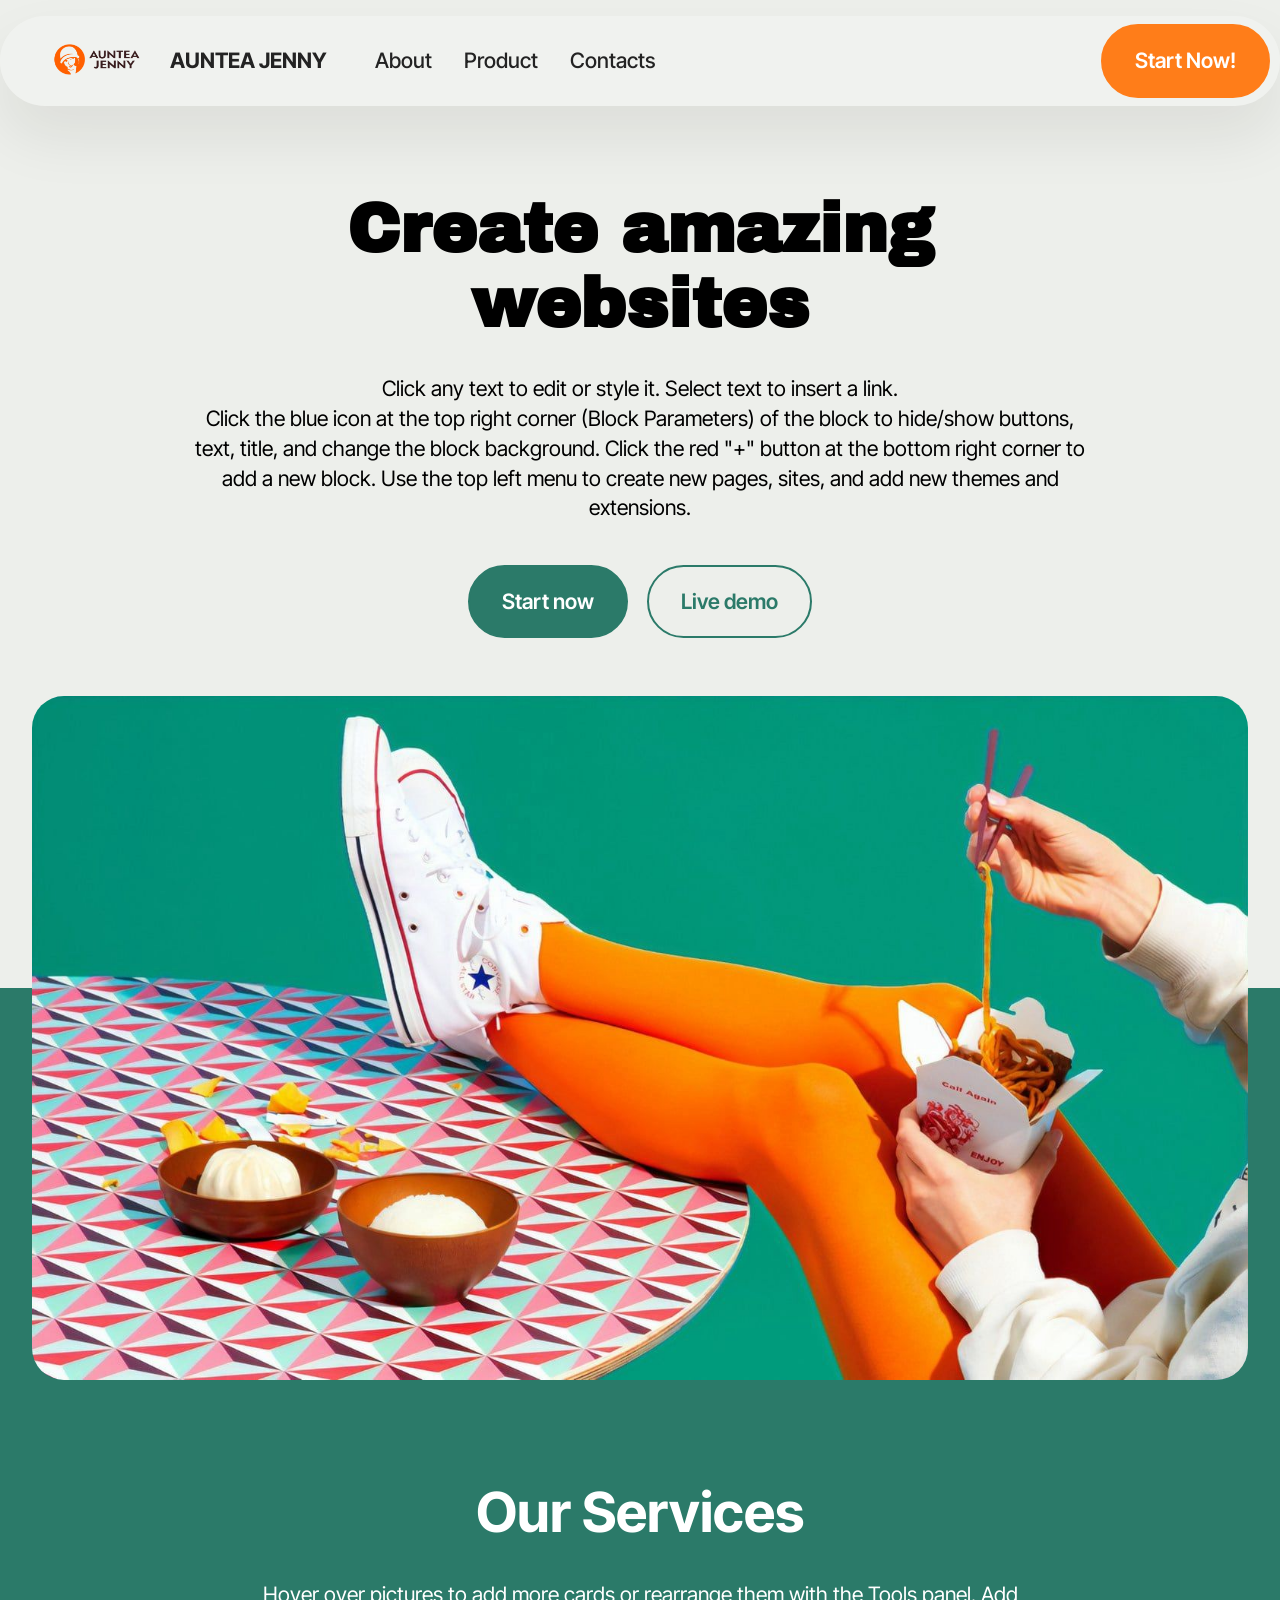
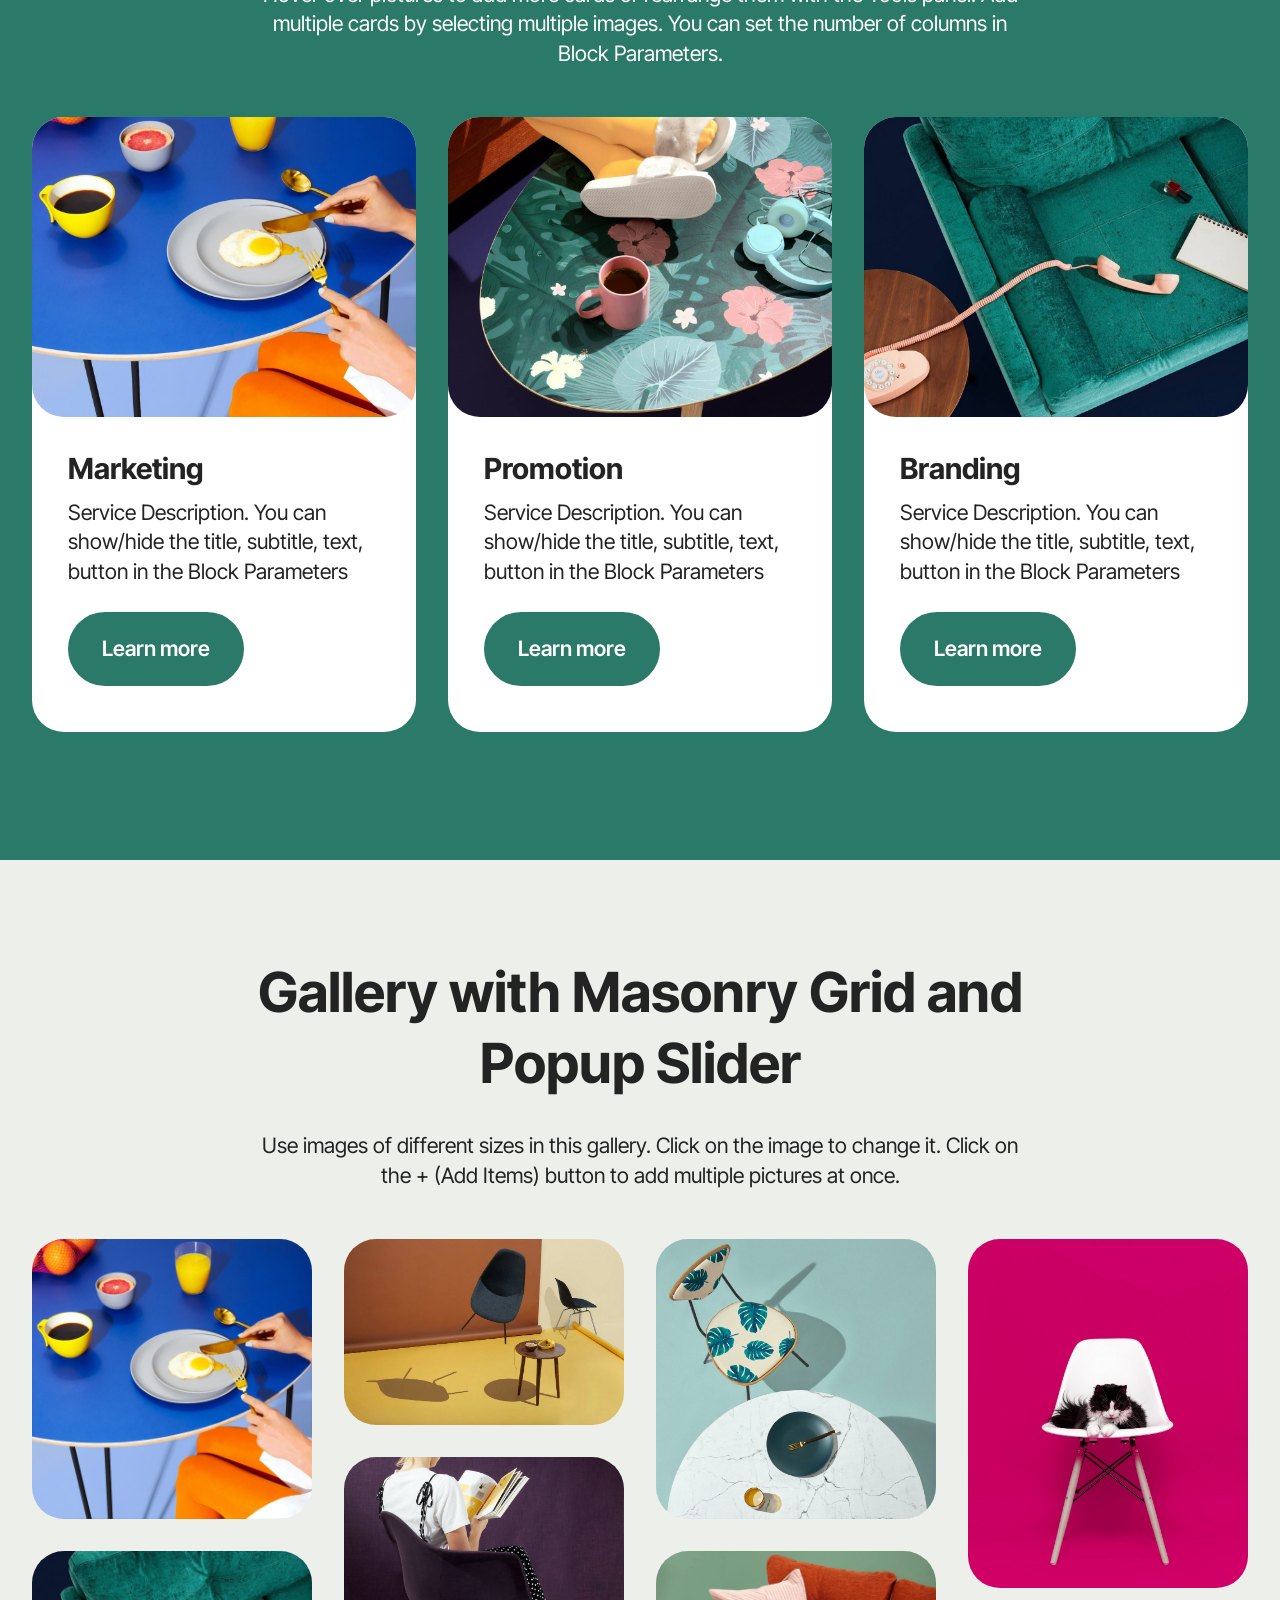
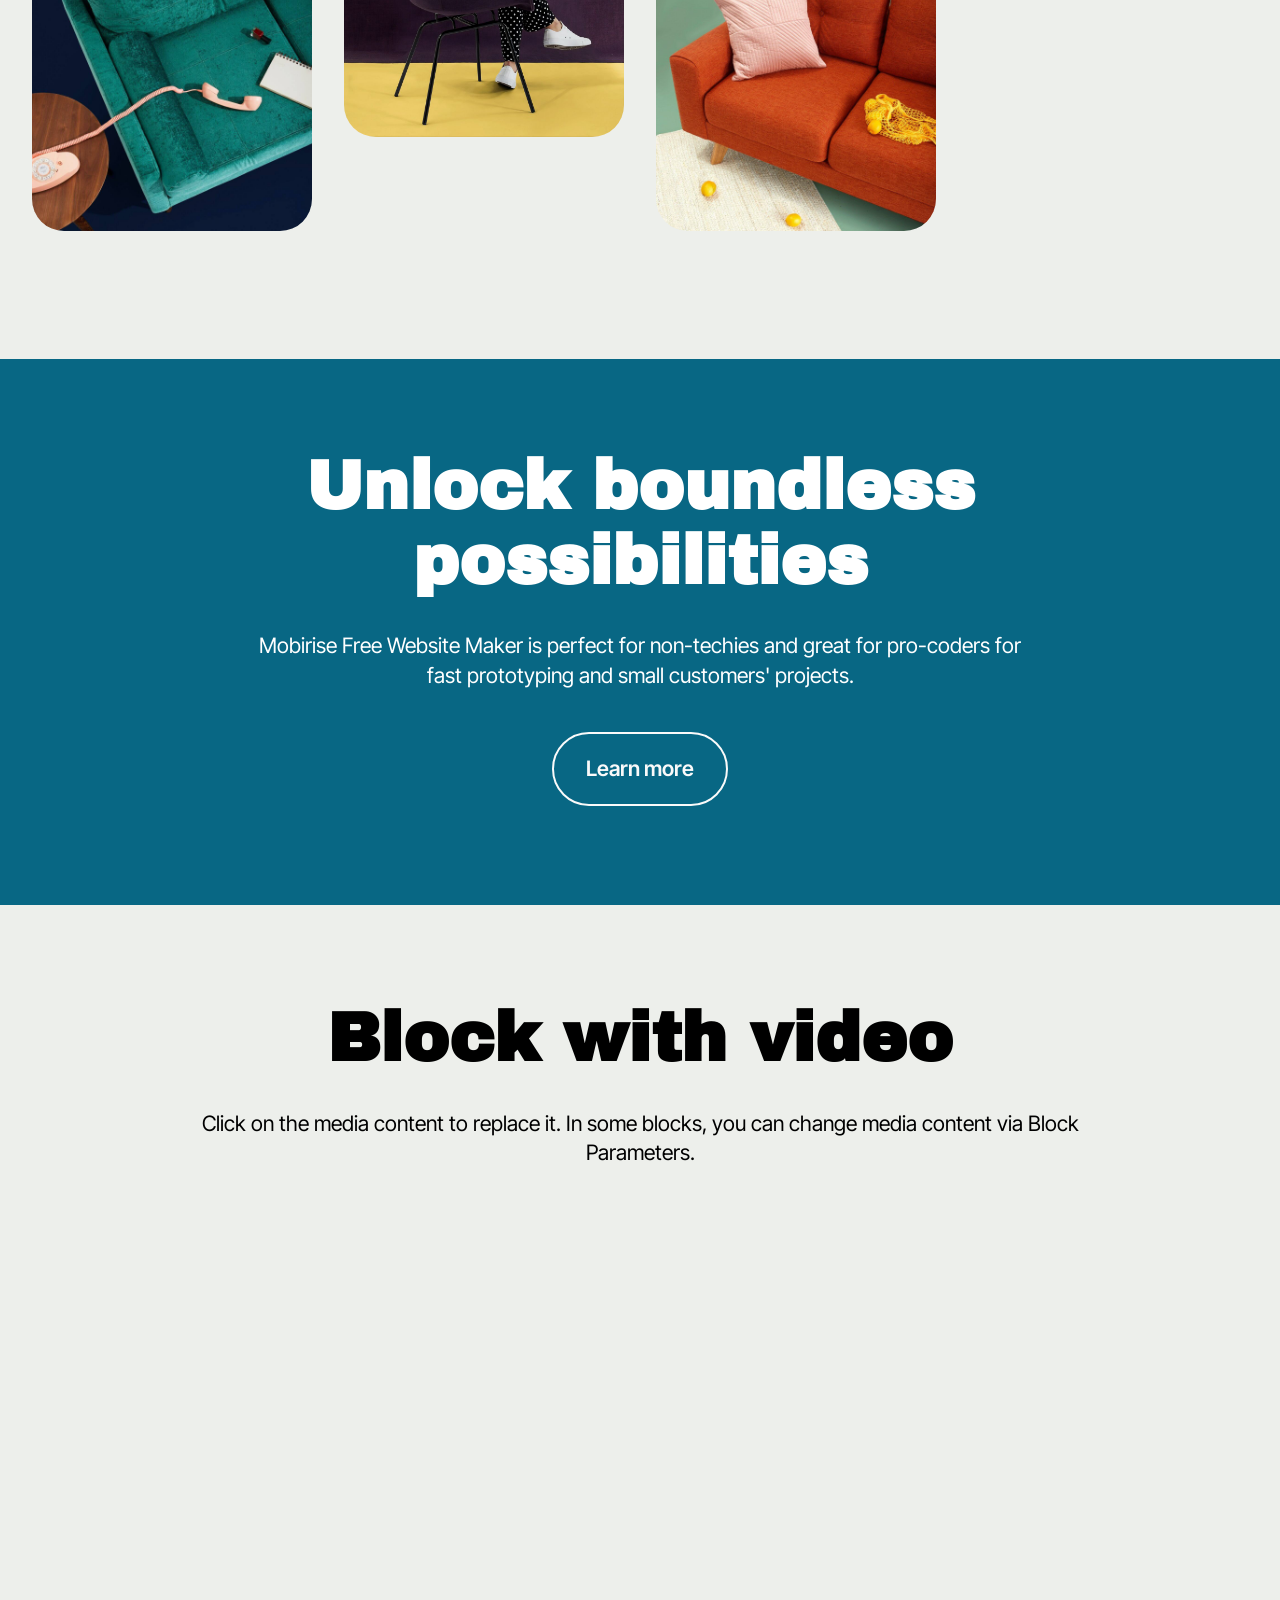
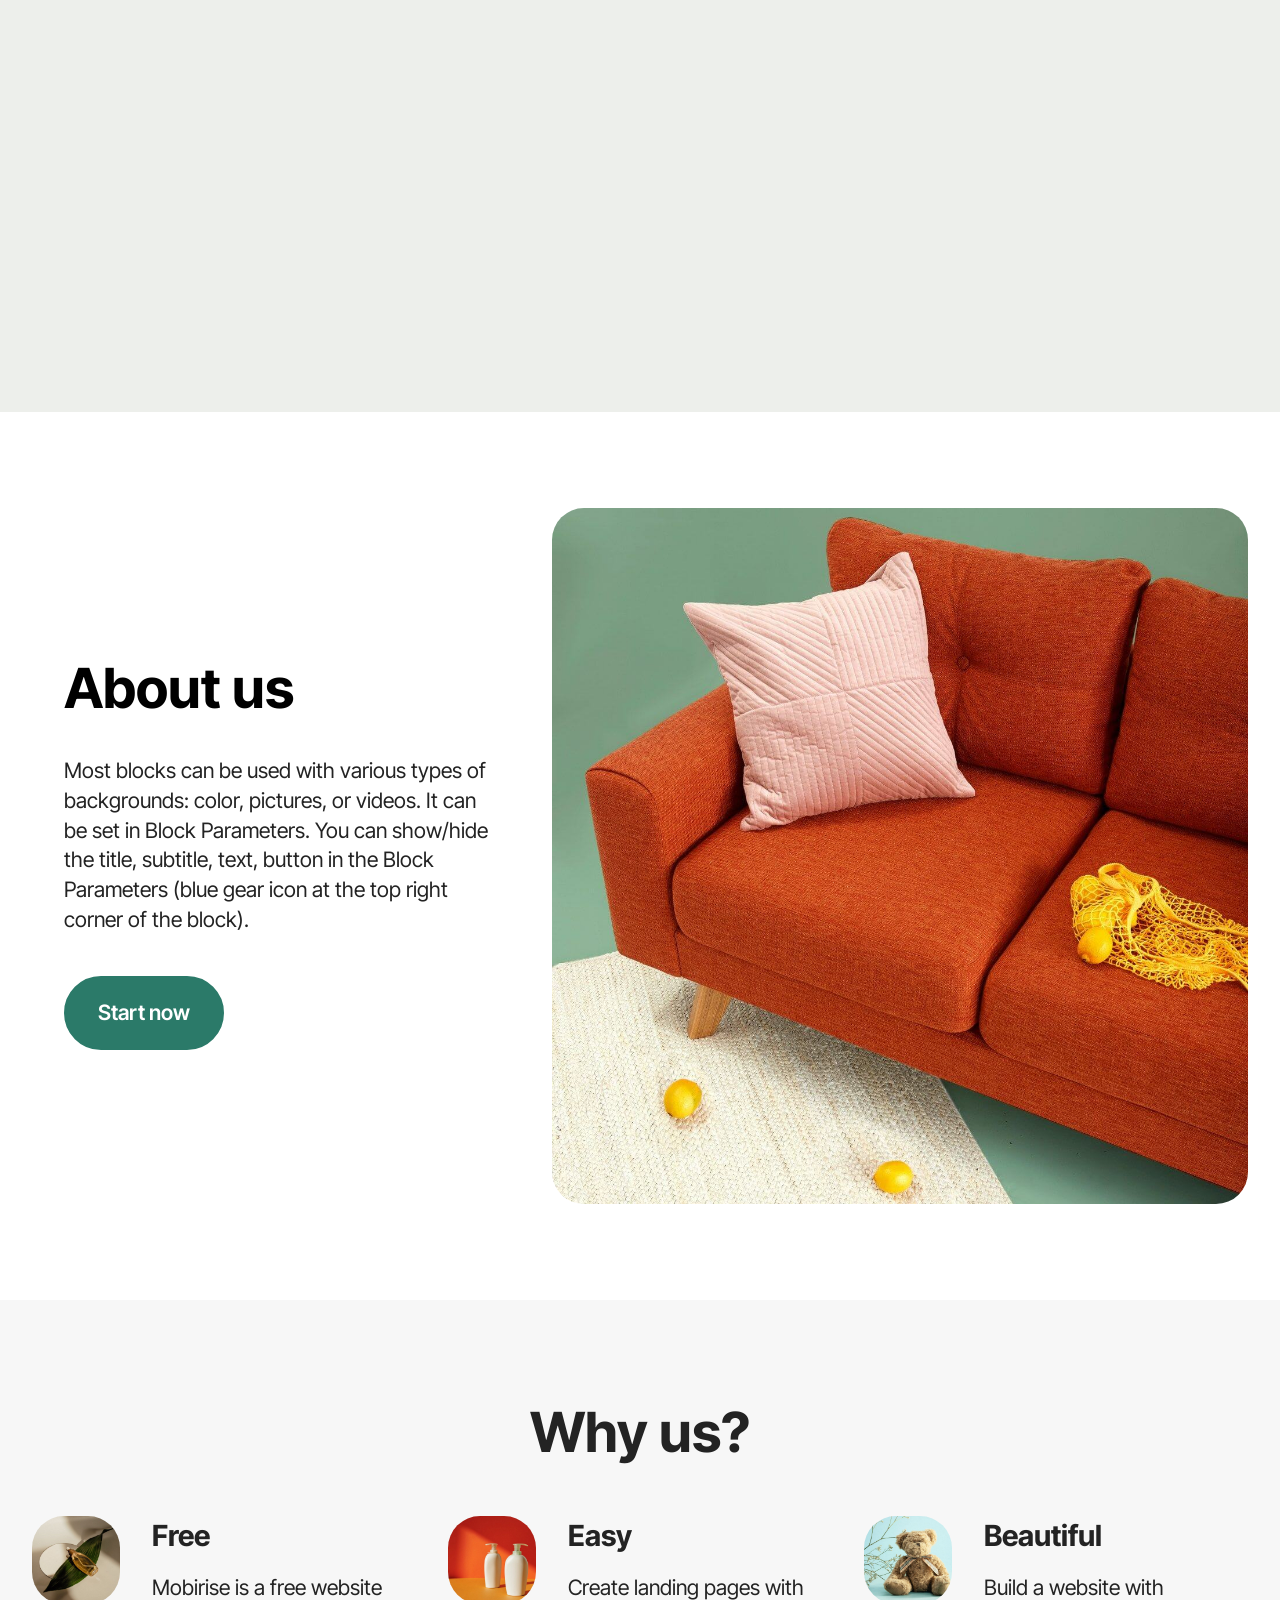
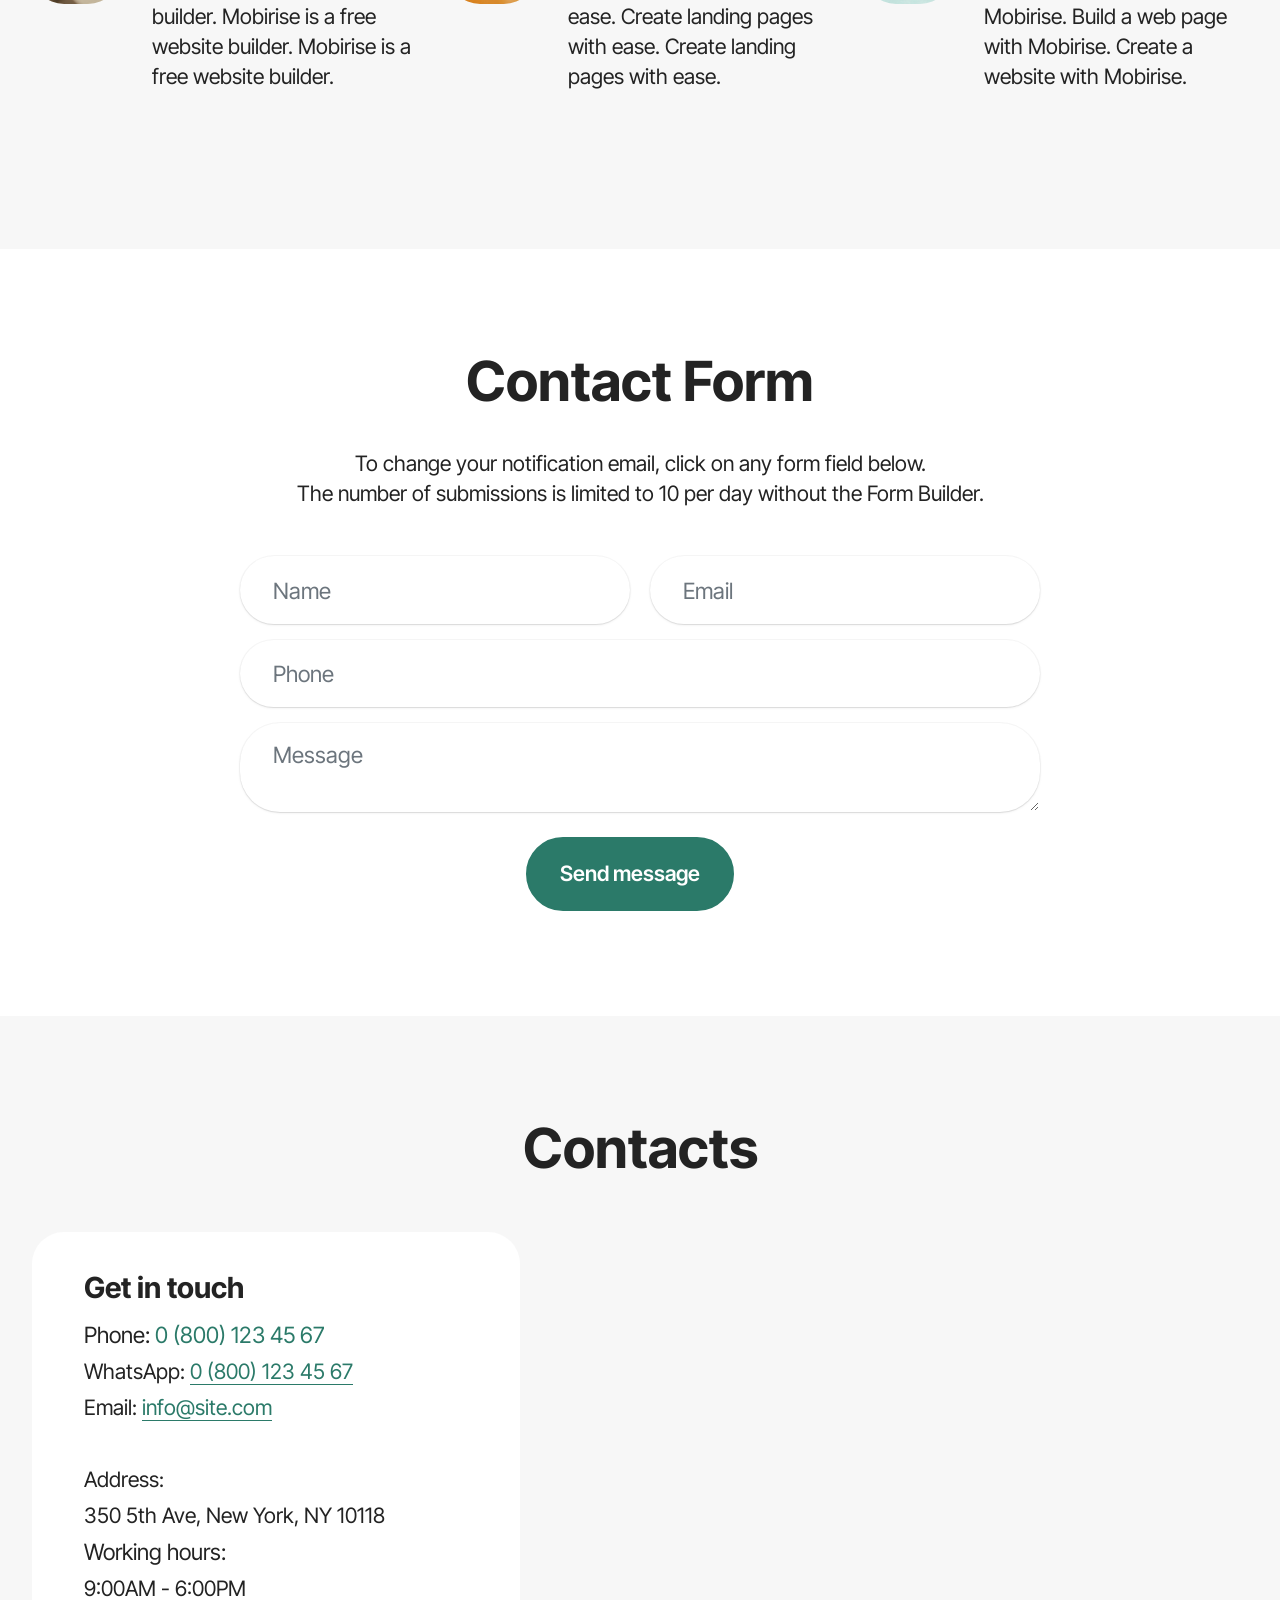
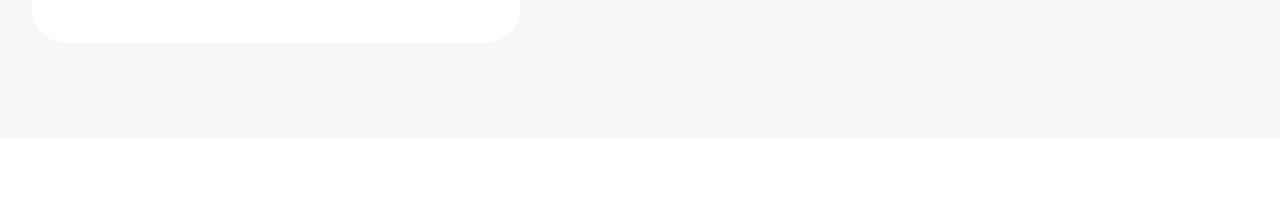
==== index.html @ 81f04b76 "create github pages" ====
<!DOCTYPE html>
<html  >
<head>
  <!-- Site made with Mobirise Website Builder v6.1.12, https://mobirise.com -->
  <meta charset="UTF-8">
  <meta http-equiv="X-UA-Compatible" content="IE=edge">
  <meta name="generator" content="Mobirise v6.1.12, mobirise.com">
  <meta name="viewport" content="width=device-width, initial-scale=1, minimum-scale=1">
  <link rel="shortcut icon" href="assets/images/auntea20logo201-366x206.png" type="image/x-icon">
  <meta name="description" content="">
  
  
  <title>Home</title>
  <link rel="stylesheet" href="assets/web/assets/mobirise-icons2/mobirise2.css">
  <link rel="stylesheet" href="assets/bootstrap/css/bootstrap.min.css">
  <link rel="stylesheet" href="assets/animatecss/animate.css">
  <link rel="stylesheet" href="assets/dropdown/css/style.css">
  <link rel="stylesheet" href="assets/theme/css/style.css">
  <link rel="stylesheet" href="assets/gallery/style.css">
  <link rel="preload" href="https://fonts.googleapis.com/css?family=Archivo+Black:400&display=swap" as="style" onload="this.onload=null;this.rel='stylesheet'">
  <noscript><link rel="stylesheet" href="https://fonts.googleapis.com/css?family=Archivo+Black:400&display=swap"></noscript>
  <link rel="preload" href="https://fonts.googleapis.com/css?family=Inter+Tight:100,200,300,400,500,600,700,800,900,100i,200i,300i,400i,500i,600i,700i,800i,900i&display=swap" as="style" onload="this.onload=null;this.rel='stylesheet'">
  <noscript><link rel="stylesheet" href="https://fonts.googleapis.com/css?family=Inter+Tight:100,200,300,400,500,600,700,800,900,100i,200i,300i,400i,500i,600i,700i,800i,900i&display=swap"></noscript>
  <link rel="preload" as="style" href="assets/mobirise/css/mbr-additional.css?v=BW8x7O"><link rel="stylesheet" href="assets/mobirise/css/mbr-additional.css?v=BW8x7O" type="text/css">

  
  
  
</head>
<body>
  
  <section data-bs-version="5.1" class="menu menu1 cid-vfYA4Nm70X" once="menu" id="menu01-1u">
	

	<nav class="navbar navbar-dropdown navbar-fixed-top navbar-expand-lg">
		<div class="container">
			<div class="navbar-brand">
				<span class="navbar-logo">
					<a href="https://mobiri.se">
						<img src="assets/images/auntea20logo201-366x206.png" alt="Mobirise Website Builder" style="height: 3.3rem;">
					</a>
				</span>
				<span class="navbar-caption-wrap"><a class="navbar-caption text-black display-4" href="https://mobiri.se">AUNTEA JENNY</a></span>
			</div>
			<button class="navbar-toggler" type="button" data-toggle="collapse" data-bs-toggle="collapse" data-target="#navbarSupportedContent" data-bs-target="#navbarSupportedContent" aria-controls="navbarNavAltMarkup" aria-expanded="false" aria-label="Toggle navigation">
				<div class="hamburger">
					<span></span>
					<span></span>
					<span></span>
					<span></span>
				</div>
			</button>
			<div class="collapse navbar-collapse" id="navbarSupportedContent">
				<ul class="navbar-nav nav-dropdown" data-app-modern-menu="true"><li class="nav-item">
						<a class="nav-link link text-black display-4" href="https://mobiri.se">About</a>
					</li>
					<li class="nav-item">
						<a class="nav-link link text-black display-4" href="https://mobiri.se" aria-expanded="false">Product</a>
					</li>
					<li class="nav-item">
						<a class="nav-link link text-black display-4" href="https://mobiri.se">Contacts</a>
					</li></ul>
				
				<div class="navbar-buttons mbr-section-btn"><a class="btn btn-success display-4" href="https://mobiri.se"> Start Now!</a></div>
			</div>
		</div>
	</nav>
</section>

<section data-bs-version="5.1" class="header5 cid-tJS6uM4N87" id="header05-1">
	

	
	
	<div class="topbg"></div>
	<div class="align-center container">
		<div class="row justify-content-center">
			<div class="col-md-12 col-lg-9">
				<h1 class="mbr-section-title mbr-fonts-style mb-4 display-1"><strong>Create amazing websites</strong></h1>
				<p class="mbr-text mbr-fonts-style mb-4 display-7">Click any text to edit or style it. Select text to insert a link.
<br>Click the blue icon at the top right corner (Block Parameters) of the block to hide/show buttons, text, title, and change the block background. Click the red "+" button at the bottom right corner to add a new block. Use the top left menu to create new pages, sites, and add new themes and extensions.</p>
				<div class="mbr-section-btn mt-3"><a class="btn btn-primary display-7" href="index.html#form02-6">Start now</a> <a class="btn btn-primary-outline display-7" href="index.html#gallery02-v">Live demo</a></div>
			</div>
		</div>
		<div class="row mt-5 justify-content-center">
			<div class="col-12 col-lg-12">
				<img src="assets/images/11.jpg" alt="Mobirise Website Builder" title="">
			</div>
		</div>
	</div>
</section>

<section data-bs-version="5.1" class="features4 cid-tMlEXTHLbS" id="features04-w">
	
	
	<div class="container">
		<div class="row justify-content-center">
			<div class="col-12 content-head">
				<div class="mbr-section-head mb-5">
					<h4 class="mbr-section-title mbr-fonts-style align-center mb-0 display-2"><strong>Our Services</strong></h4>
					<h5 class="mbr-section-subtitle mbr-fonts-style align-center mb-0 mt-4 display-7">Hover over pictures to add more cards or rearrange them with the Tools panel. Add multiple cards by selecting multiple images. You can set the number of columns in Block Parameters.</h5>
					
				</div>
			</div>
		</div>
		<div class="row">
			<div class="item features-image col-12 col-md-6 col-lg-4">
				<div class="item-wrapper">
					<div class="item-img">
						<img src="assets/images/gallery03.jpg" alt="Mobirise Website Builder">
					</div>
					<div class="item-content">
						<h5 class="item-title mbr-fonts-style display-5">
							<strong>Marketing</strong>
						</h5>
						
						<p class="mbr-text mbr-fonts-style display-7">
							Service Description. You can show/hide the title, subtitle, text, button in the Block Parameters
						</p>
						<div class="mbr-section-btn item-footer"><a href="" class="btn item-btn btn-primary display-7">Learn more</a></div>
					</div>

				</div>
			</div>
			<div class="item features-image col-12 col-md-6 col-lg-4">
				<div class="item-wrapper">
					<div class="item-img">
						<img src="assets/images/gallery05.jpg" alt="Mobirise Website Builder">
					</div>
					<div class="item-content">
						<h5 class="item-title mbr-fonts-style display-5">
							<strong>Promotion</strong>
						</h5>
						
						<p class="mbr-text mbr-fonts-style display-7">
							Service Description. You can show/hide the title, subtitle, text, button in the Block Parameters
						</p>
						<div class="mbr-section-btn item-footer"><a href="" class="btn item-btn btn-primary display-7">Learn more</a></div>
					</div>
				</div>
			</div>
			<div class="item features-image col-12 col-md-6 col-lg-4">
				<div class="item-wrapper">
					<div class="item-img">
						<img src="assets/images/gallery02.jpg" alt="Mobirise Website Builder">
					</div>
					<div class="item-content">
						<h5 class="item-title mbr-fonts-style display-5">
							<strong>Branding</strong>
						</h5>
						
						<p class="mbr-text mbr-fonts-style display-7">
							Service Description. You can show/hide the title, subtitle, text, button in the Block Parameters<br>
						</p>
						<div class="mbr-section-btn item-footer"><a href="" class="btn item-btn btn-primary display-7">Learn more</a></div>
					</div>
				</div>
			</div>
		</div>
	</div>
</section>

<section data-bs-version="5.1" class="gallery1 mbr-gallery cid-tMlDYtQ5fF" id="gallery02-v">
    

    
    

    <div class="container-fluid">
        <div class="row justify-content-center">
            <div class="col-12 content-head">
                <div class="mbr-section-head mb-5">
                    <h3 class="mbr-section-title mbr-fonts-style align-center m-0 display-2"><strong>Gallery with Masonry Grid and Popup Slider</strong></h3>
                    <h4 class="mbr-section-subtitle mbr-fonts-style align-center mb-0 mt-4 display-7">Use images of different sizes in this gallery. Click on the image to change it. Click on the + (Add Items) button to add multiple pictures at once.</h4>
                </div>
            </div>
        </div>
        <div class="row mbr-gallery mbr-masonry" data-masonry="{&quot;percentPosition&quot;: true }">
            <div class="col-12 col-md-6 col-lg-3 item gallery-image">
                <div class="item-wrapper" data-toggle="modal" data-bs-toggle="modal" data-target="#vg4vLj7tVn-modal" data-bs-target="#vg4vLj7tVn-modal">
                    <img class="w-100" src="assets/images/gallery03.jpg" alt="Mobirise Website Builder" data-slide-to="0" data-bs-slide-to="0" data-target="#lb-vg4vLj7tVn" data-bs-target="#lb-vg4vLj7tVn">
                    <div class="icon-wrapper">
                        <span class="mobi-mbri mobi-mbri-search mbr-iconfont mbr-iconfont-btn"></span>
                    </div>
                </div>
                
            </div>
            <div class="col-12 col-md-6 col-lg-3 item gallery-image">
                <div class="item-wrapper" data-toggle="modal" data-bs-toggle="modal" data-target="#vg4vLj7tVn-modal" data-bs-target="#vg4vLj7tVn-modal">
                    <img class="w-100" src="assets/images/gallery13.jpg" alt="Mobirise Website Builder" data-slide-to="1" data-bs-slide-to="1" data-target="#lb-vg4vLj7tVn" data-bs-target="#lb-vg4vLj7tVn">
                    <div class="icon-wrapper">
                        <span class="mobi-mbri mobi-mbri-search mbr-iconfont mbr-iconfont-btn"></span>
                    </div>
                </div>
                
            </div>
            <div class="col-12 col-md-6 col-lg-3 item gallery-image">
                <div class="item-wrapper" data-toggle="modal" data-bs-toggle="modal" data-target="#vg4vLj7tVn-modal" data-bs-target="#vg4vLj7tVn-modal">
                    <img class="w-100" src="assets/images/gallery10.jpg" alt="Mobirise Website Builder" data-slide-to="2" data-bs-slide-to="2" data-target="#lb-vg4vLj7tVn" data-bs-target="#lb-vg4vLj7tVn">
                    <div class="icon-wrapper">
                        <span class="mobi-mbri mobi-mbri-search mbr-iconfont mbr-iconfont-btn"></span>
                    </div>
                </div>
                
            </div>
            <div class="col-12 col-md-6 col-lg-3 item gallery-image">
                <div class="item-wrapper" data-toggle="modal" data-bs-toggle="modal" data-target="#vg4vLj7tVn-modal" data-bs-target="#vg4vLj7tVn-modal">
                    <img class="w-100" src="assets/images/gallery08.jpg" alt="Mobirise Website Builder" data-slide-to="3" data-bs-slide-to="3" data-target="#lb-vg4vLj7tVn" data-bs-target="#lb-vg4vLj7tVn">
                    <div class="icon-wrapper">
                        <span class="mobi-mbri mobi-mbri-search mbr-iconfont mbr-iconfont-btn"></span>
                    </div>
                </div>
                
            </div>
            <div class="col-12 col-md-6 col-lg-3 item gallery-image">
                <div class="item-wrapper" data-toggle="modal" data-bs-toggle="modal" data-target="#vg4vLj7tVn-modal" data-bs-target="#vg4vLj7tVn-modal">
                    <img class="w-100" src="assets/images/gallery06.jpg" alt="Mobirise Website Builder" data-slide-to="4" data-bs-slide-to="4" data-target="#lb-vg4vLj7tVn" data-bs-target="#lb-vg4vLj7tVn">
                    <div class="icon-wrapper">
                        <span class="mobi-mbri mobi-mbri-search mbr-iconfont mbr-iconfont-btn"></span>
                    </div>
                </div>
                
            </div>
            <div class="col-12 col-md-6 col-lg-3 item gallery-image">
                <div class="item-wrapper" data-toggle="modal" data-bs-toggle="modal" data-target="#vg4vLj7tVn-modal" data-bs-target="#vg4vLj7tVn-modal">
                    <img class="w-100" src="assets/images/gallery02.jpg" alt="Mobirise Website Builder" data-slide-to="5" data-bs-slide-to="5" data-target="#lb-vg4vLj7tVn" data-bs-target="#lb-vg4vLj7tVn">
                    <div class="icon-wrapper">
                        <span class="mobi-mbri mobi-mbri-search mbr-iconfont mbr-iconfont-btn"></span>
                    </div>
                </div>
                
            </div>
            <div class="col-12 col-md-6 col-lg-3 item gallery-image">
                <div class="item-wrapper" data-toggle="modal" data-bs-toggle="modal" data-target="#vg4vLj7tVn-modal" data-bs-target="#vg4vLj7tVn-modal">
                    <img class="w-100" src="assets/images/gallery01.jpg" alt="Mobirise Website Builder" data-slide-to="6" data-bs-slide-to="6" data-target="#lb-vg4vLj7tVn" data-bs-target="#lb-vg4vLj7tVn">
                    <div class="icon-wrapper">
                        <span class="mobi-mbri mobi-mbri-search mbr-iconfont mbr-iconfont-btn"></span>
                    </div>
                </div>
                
            </div>
        </div>

        <div class="modal mbr-slider" tabindex="-1" role="dialog" aria-hidden="true" id="vg4vLj7tVn-modal">
            <div class="modal-dialog" role="document">
                <div class="modal-content">
                    <div class="modal-body">
                        <div class="carousel slide" id="lb-vg4vLj7tVn" data-interval="5000" data-bs-interval="5000">
                            <div class="carousel-inner">
                                <div class="carousel-item active">
                                    <img class="d-block w-100" src="assets/images/gallery03.jpg" alt="Mobirise Website Builder">
                                </div>
                                <div class="carousel-item">
                                    <img class="d-block w-100" src="assets/images/gallery13.jpg" alt="Mobirise Website Builder">
                                </div>
                                <div class="carousel-item">
                                    <img class="d-block w-100" src="assets/images/gallery10.jpg" alt="Mobirise Website Builder">
                                </div>
                                <div class="carousel-item">
                                    <img class="d-block w-100" src="assets/images/gallery08.jpg" alt="Mobirise Website Builder">
                                </div>
                                <div class="carousel-item">
                                    <img class="d-block w-100" src="assets/images/gallery06.jpg" alt="Mobirise Website Builder">
                                </div>
                                <div class="carousel-item">
                                    <img class="d-block w-100" src="assets/images/gallery02.jpg" alt="Mobirise Website Builder">
                                </div>
                                <div class="carousel-item">
                                    <img class="d-block w-100" src="assets/images/gallery01.jpg" alt="Mobirise Website Builder">
                                </div>
                            </div>
                            <ol class="carousel-indicators">
                                <li data-slide-to="0" data-bs-slide-to="0" class="active" data-target="#lb-vg4vLj7tVn" data-bs-target="#lb-vg4vLj7tVn"></li>
                                <li data-slide-to="1" data-bs-slide-to="1" data-target="#lb-vg4vLj7tVn" data-bs-target="#lb-vg4vLj7tVn"></li>
                                <li data-slide-to="2" data-bs-slide-to="2" data-target="#lb-vg4vLj7tVn" data-bs-target="#lb-vg4vLj7tVn"></li>
                                <li data-slide-to="3" data-bs-slide-to="3" data-target="#lb-vg4vLj7tVn" data-bs-target="#lb-vg4vLj7tVn"></li>
                                <li data-slide-to="4" data-bs-slide-to="4" data-target="#lb-vg4vLj7tVn" data-bs-target="#lb-vg4vLj7tVn"></li>
                                <li data-slide-to="5" data-bs-slide-to="5" data-target="#lb-vg4vLj7tVn" data-bs-target="#lb-vg4vLj7tVn"></li>
                                <li data-slide-to="6" data-bs-slide-to="6" data-target="#lb-vg4vLj7tVn" data-bs-target="#lb-vg4vLj7tVn"></li>
                            </ol>
                            <a role="button" href="" class="close" data-dismiss="modal" data-bs-dismiss="modal" aria-label="Close">
                            </a>
                            <a class="carousel-control-prev carousel-control" role="button" data-slide="prev" data-bs-slide="prev" href="#lb-vg4vLj7tVn">
                                <span class="mobi-mbri mobi-mbri-arrow-prev" aria-hidden="true"></span>
                                <span class="sr-only visually-hidden">Previous</span>
                            </a>
                            <a class="carousel-control-next carousel-control" role="button" data-slide="next" data-bs-slide="next" href="#lb-vg4vLj7tVn">
                                <span class="mobi-mbri mobi-mbri-arrow-next" aria-hidden="true"></span>
                                <span class="sr-only visually-hidden">Next</span>
                            </a>
                        </div>
                    </div>
                </div>
            </div>
        </div>
    </div>
</section>

<section data-bs-version="5.1" class="header09 cid-tLAX5BnXkJ" id="header09-q">
	
	
	<div class="container">
		<div class="row">
			<div class="content-wrap col-12 col-md-8">
				<h1 class="mbr-section-title mbr-fonts-style mbr-white mb-4 display-1"><strong>Unlock boundless possibilities</strong></h1>
				
				<p class="mbr-fonts-style mbr-text mbr-white mb-4 display-7">
					Mobirise Free Website Maker is perfect for non-techies and great for pro-coders for fast prototyping and small customers' projects.
				</p>
				<div class="mbr-section-btn"><a class="btn btn-white-outline display-7" href="https://mobiri.se">Learn more</a></div>
			</div>
		</div>
	</div>
</section>

<section data-bs-version="5.1" class="header7 cid-tLeaLmEeFr" id="header07-h">
  

  
  
  
  <div class="align-center container">
    <div class="row justify-content-center">
      <div class="col-md-12 col-lg-9 mb-5">
        <h1 class="mbr-section-title mbr-fonts-style display-1"><strong>Block with video</strong>
        </h1>
        <p class="mbr-text mbr-fonts-style mt-4 display-7">
          Click on the media content to replace it. In some blocks, you can change media content via Block Parameters.
        </p>
        
      </div>
    </div>

    <div class="row justify-content-center">
      <div class="mbr-figure col-12 col-md-12"><iframe class="mbr-embedded-video" src="https://www.youtube.com/embed/sGpPgQeEyOc?rel=0&amp;amp;mute=1&amp;showinfo=0&amp;autoplay=1&amp;loop=1&amp;playlist=sGpPgQeEyOc" width="1280" height="720" frameborder="0" allowfullscreen></iframe></div>
    </div>
  </div>
</section>

<section data-bs-version="5.1" class="header1 cid-tJS9vXDdRK" id="header01-7">
	

	
	

	<div class="container">
		<div class="row justify-content-center">
			<div class="col-12 col-md-12 col-lg-7 image-wrapper">
				<img class="w-100" src="assets/images/gallery01.jpg" alt="Mobirise Website Builder">
			</div>
			<div class="col-12 col-lg col-md-12">
				<div class="text-wrapper align-left">
					<h1 class="mbr-section-title mbr-fonts-style mb-4 display-2"><strong>About us</strong></h1>
					<p class="mbr-text mbr-fonts-style mb-4 display-7">
						Most blocks can be used with various types of backgrounds: color, pictures, or videos. It can be set in Block Parameters.&nbsp;You can show/hide the title, subtitle, text, button in the Block Parameters (blue gear icon at the top right corner of the block).&nbsp;</p>
					<div class="mbr-section-btn mt-3"><a class="btn btn-primary display-7" href="https://mobiri.se">Start now</a></div>
				</div>
			</div>
		</div>
	</div>
</section>

<section data-bs-version="5.1" class="features15 cid-tLek7gQhG7" id="features015-m">
	

	
	
	<div class="container">
		<div class="mbr-section-head mb-5">
			<h4 class="mbr-section-title mbr-fonts-style align-center mb-0 display-2">
			  <strong>Why us?</strong></h4>
			
		  </div>
		<div class="row justify-content-center">
			<div class="item features-without-image col-12 col-lg-4">
				<div class="item-wrapper">
					<div class="img-wrapper">
						<img src="assets/images/shop1.jpg" alt="Mobirise Website Builder">
					</div>
					<div class="card-box">
						<h4 class="card-title mbr-fonts-style mb-3 display-5">
							<strong>Free</strong></h4>
						<h5 class="card-text mbr-fonts-style display-7">
							Mobirise is a free website builder. Mobirise is a free website builder. Mobirise is a free website builder.</h5>
					</div>
				</div>
			</div>
			<div class="item features-without-image col-12 col-lg-4">
				<div class="item-wrapper">
					<div class="img-wrapper">
						<img src="assets/images/shop2.jpg" alt="Mobirise Website Builder">
					</div>
					<div class="card-box">
						<h4 class="card-title mbr-fonts-style mb-3 display-5">
							<strong>Easy</strong></h4>
						<h5 class="card-text mbr-fonts-style display-7">
							Create landing pages with ease. Create landing pages with ease. Create landing pages with ease.<br><br></h5>
					</div>
				</div>
			</div>
			<div class="item features-without-image col-12 col-lg-4">
				<div class="item-wrapper">
					<div class="img-wrapper">
						<img src="assets/images/shop3.jpg" alt="Mobirise Website Builder">
					</div>
					<div class="card-box">
						<h4 class="card-title mbr-fonts-style mb-3 display-5">
							<strong>Beautiful</strong></h4>
						<h5 class="card-text mbr-fonts-style display-7">
							Build a website with Mobirise. Build a web page with Mobirise. Create a website with Mobirise.</h5>
					</div>
				</div>
			</div>
		</div>
	</div>
</section>

<section data-bs-version="5.1" class="form5 cid-tJS9pBcTSa" id="form02-6">
    
    
    <div class="container">
        <div class="mbr-section-head mb-5">
            <h3 class="mbr-section-title mbr-fonts-style align-center mb-0 display-2">
                <strong>Contact Form</strong></h3>
            <h4 class="mbr-section-subtitle mbr-fonts-style align-center mb-0 mt-4 display-7">To change your notification email, click on any form field below.
<div>The number of submissions is limited to 10 per day without the Form Builder.</div></h4>
        </div>
        <div class="row justify-content-center mt-4">
            <div class="col-lg-8 mx-auto mbr-form" data-form-type="formoid">
                <form action="https://mobirise.eu/" method="POST" class="mbr-form form-with-styler" data-form-title="Form Name"><input type="hidden" name="email" data-form-email="true" value="GVaMLakmReg0dxAg8le4FbjdRn9IXyXMTV4j2SGpAXlVgjMZN0L/zgmGseQWEy9sMWImpbTBo2a1v+uz+qL2xIFm4u1rTnE6ow/v6d4EC+uZx/42vvUdCYbsqUa++UMQ">
                    <div class="row">
                        <div hidden="hidden" data-form-alert="" class="alert alert-success col-12">Thanks for filling out the form!</div>
                        <div hidden="hidden" data-form-alert-danger="" class="alert alert-danger col-12">
                            Oops...! some problem!
                        </div>
                    </div>
                    <div class="dragArea row">
                        <div class="col-md col-sm-12 form-group mb-3" data-for="name">
                            <input type="text" name="name" placeholder="Name" data-form-field="name" class="form-control" value="" id="name-form02-6">
                        </div>
                        <div class="col-md col-sm-12 form-group mb-3" data-for="email">
                            <input type="email" name="email" placeholder="Email" data-form-field="email" class="form-control" value="" id="email-form02-6">
                        </div>
                        <div class="col-12 form-group mb-3" data-for="phone">
                            <input type="tel" name="phone" placeholder="Phone" data-form-field="phone" class="form-control" value="" id="phone-form02-6">
                        </div>
                        <div class="col-12 form-group mb-3" data-for="textarea">
                            <textarea name="textarea" placeholder="Message" data-form-field="textarea" class="form-control" id="textarea-form02-6"></textarea>
                        </div>
                        <div class="col-lg-12 col-md-12 col-sm-12 align-center mbr-section-btn">
                            <button type="submit" class="btn btn-primary display-7">Send message</button>
                        </div>
                    </div>
                </form>
            </div>
        </div>
    </div>
</section>

<section data-bs-version="5.1" class="contacts2 map1 cid-tLdYHD757A" id="contacts02-9">

    

    
    <div class="container">
        <div class="mbr-section-head mb-5">
            <h3 class="mbr-section-title mbr-fonts-style align-center mb-0 display-2">
                <strong>Contacts</strong>
            </h3>
            
        </div>
        <div class="row justify-content-center mt-4">
            <div class="card col-12 col-md-5">
                <div class="card-wrapper">
                    <div class="text-wrapper">
                        <h5 class="cardTitle mbr-fonts-style mb-2 display-5">
                        <strong>Get in touch</strong></h5>
                    <ul class="list mbr-fonts-style display-7">
                        <li class="mbr-text item-wrap"><span style="font-size: 1.4rem;">Phone: </span><a href="tel:+12345678910" class="text-primary" style="font-size: 1.4rem;">0 (800) 123 45 67</a><br></li>
                        <li class="mbr-text item-wrap">WhatsApp: <a href="https://wa.me/12345678910" class="text-primary">0 (800) 123 45 67</a></li>
                        <li class="mbr-text item-wrap">Email: <a href="mailto:info@site.com" class="text-primary">info@site.com</a></li><li class="mbr-text item-wrap"><br></li>
                        <li class="mbr-text item-wrap">Address: </li><li class="mbr-text item-wrap">350 5th Ave, New York, NY 10118</li><li class="mbr-text item-wrap"><span style="font-size: 1.4rem;">Working hours:</span><br></li><li class="mbr-text item-wrap">9:00AM - 6:00PM</li>
                    </ul>
                    </div>
                </div>
            </div>
            <div class="map-wrapper col-12 col-md-7">
                <div class="google-map"><iframe frameborder="0" style="border:0" src="https://www.google.com/maps/embed?pb=!1m14!1m8!1m3!1d6045.3003145248895!2d-73.9884657!3d40.7477229!3m2!1i1024!2i768!4f13.1!3m3!1m2!1s0x89c259a9ac1f1b85%3A0x7e33d1c0e7af3be4!2zMzUwIDV0aCBBdmUsIE5ldyBZb3JrLCBOWSAxMDExOCwg0KHQqNCQ!5e0!3m2!1sru!2sru!4v1689597362021!5m2!1sen!2sen" allowfullscreen=""></iframe></div>
            </div>
        </div>
    </div>
</section><section class="display-7" style="padding: 0;align-items: center;justify-content: center;flex-wrap: wrap;    align-content: center;display: flex;position: relative;height: 4rem;"><a href="https://mobiri.se/" style="flex: 1 1;height: 4rem;position: absolute;width: 100%;z-index: 1;"><img alt="" style="height: 4rem;" src="[data-uri]"></a><p style="margin: 0;text-align: center;" class="display-7">&#8204;</p><a style="z-index:1" href="https://mobirise.com/drag-drop-website-builder.html">Drag & Drop Website Builder</a></section><script src="assets/bootstrap/js/bootstrap.bundle.min.js"></script>  <script src="assets/smoothscroll/smooth-scroll.js"></script>  <script src="assets/ytplayer/index.js"></script>  <script src="assets/dropdown/js/navbar-dropdown.js"></script>  <script src="assets/masonry/masonry.pkgd.min.js"></script>  <script src="assets/imagesloaded/imagesloaded.pkgd.min.js"></script>  <script src="assets/theme/js/script.js"></script>  <script src="assets/gallery/player.min.js"></script>  <script src="assets/gallery/script.js"></script>  <script src="assets/formoid/formoid.min.js"></script>  
  
  
  <input name="animation" type="hidden">
  </body>
</html>
---- assets/web/assets/mobirise-icons2/mobirise2.css ----
@font-face {
  font-family: 'Moririse2';
  font-display: swap;
  src:  url('mobirise2.eot?f2bix4');
  src:  url('mobirise2.eot?f2bix4#iefix') format('embedded-opentype'),
    url('mobirise2.woff2?f2bix4') format('woff2'),
    url('mobirise2.woff?f2bix4') format('woff'),
    url('mobirise2.ttf?f2bix4') format('truetype'),
    url('mobirise2.svg?f2bix4#mobirise2') format('svg');
  font-weight: normal;
  font-style: normal;
}

[class^="mobi-"], [class*=" mobi-"] {
  /* use !important to prevent issues with browser extensions that change fonts */
  font-family: 'Moririse2' !important;
  speak: none;
  font-style: normal;
  font-weight: normal;
  font-variant: normal;
  text-transform: none;
  line-height: 1;

  /* Better Font Rendering =========== */
  -webkit-font-smoothing: antialiased;
  -moz-osx-font-smoothing: grayscale;
}

.mobi-mbri-add-submenu:before {
  content: "\e900";
}
.mobi-mbri-alert:before {
  content: "\e901";
}
.mobi-mbri-align-center:before {
  content: "\e902";
}
.mobi-mbri-align-justify:before {
  content: "\e903";
}
.mobi-mbri-align-left:before {
  content: "\e904";
}
.mobi-mbri-align-right:before {
  content: "\e905";
}
.mobi-mbri-android:before {
  content: "\e906";
}
.mobi-mbri-apple:before {
  content: "\e907";
}
.mobi-mbri-arrow-down:before {
  content: "\e908";
}
.mobi-mbri-arrow-next:before {
  content: "\e909";
}
.mobi-mbri-arrow-prev:before {
  content: "\e90a";
}
.mobi-mbri-arrow-up:before {
  content: "\e90b";
}
.mobi-mbri-bold:before {
  content: "\e90c";
}
.mobi-mbri-bookmark:before {
  content: "\e90d";
}
.mobi-mbri-bootstrap:before {
  content: "\e90e";
}
.mobi-mbri-briefcase:before {
  content: "\e90f";
}
.mobi-mbri-browse:before {
  content: "\e910";
}
.mobi-mbri-bulleted-list:before {
  content: "\e911";
}
.mobi-mbri-calendar:before {
  content: "\e912";
}
.mobi-mbri-camera:before {
  content: "\e913";
}
.mobi-mbri-cart-add:before {
  content: "\e914";
}
.mobi-mbri-cart-full:before {
  content: "\e915";
}
.mobi-mbri-cash:before {
  content: "\e916";
}
.mobi-mbri-change-style:before {
  content: "\e917";
}
.mobi-mbri-chat:before {
  content: "\e918";
}
.mobi-mbri-clock:before {
  content: "\e919";
}
.mobi-mbri-close:before {
  content: "\e91a";
}
.mobi-mbri-cloud:before {
  content: "\e91b";
}
.mobi-mbri-code:before {
  content: "\e91c";
}
.mobi-mbri-contact-form:before {
  content: "\e91d";
}
.mobi-mbri-credit-card:before {
  content: "\e91e";
}
.mobi-mbri-cursor-click:before {
  content: "\e91f";
}
.mobi-mbri-cust-feedback:before {
  content: "\e920";
}
.mobi-mbri-database:before {
  content: "\e921";
}
.mobi-mbri-delivery:before {
  content: "\e922";
}
.mobi-mbri-desktop:before {
  content: "\e923";
}
.mobi-mbri-devices:before {
  content: "\e924";
}
.mobi-mbri-down:before {
  content: "\e925";
}
.mobi-mbri-download-2:before {
  content: "\e926";
}
.mobi-mbri-download:before {
  content: "\e927";
}
.mobi-mbri-drag-n-drop-2:before {
  content: "\e928";
}
.mobi-mbri-drag-n-drop:before {
  content: "\e929";
}
.mobi-mbri-edit-2:before {
  content: "\e92a";
}
.mobi-mbri-edit:before {
  content: "\e92b";
}
.mobi-mbri-error:before {
  content: "\e92c";
}
.mobi-mbri-extension:before {
  content: "\e92d";
}
.mobi-mbri-features:before {
  content: "\e92e";
}
.mobi-mbri-file:before {
  content: "\e92f";
}
.mobi-mbri-flag:before {
  content: "\e930";
}
.mobi-mbri-folder:before {
  content: "\e931";
}
.mobi-mbri-gift:before {
  content: "\e932";
}
.mobi-mbri-github:before {
  content: "\e933";
}
.mobi-mbri-globe-2:before {
  content: "\e934";
}
.mobi-mbri-globe:before {
  content: "\e935";
}
.mobi-mbri-growing-chart:before {
  content: "\e936";
}
.mobi-mbri-hearth:before {
  content: "\e937";
}
.mobi-mbri-help:before {
  content: "\e938";
}
.mobi-mbri-home:before {
  content: "\e939";
}
.mobi-mbri-hot-cup:before {
  content: "\e93a";
}
.mobi-mbri-idea:before {
  content: "\e93b";
}
.mobi-mbri-image-gallery:before {
  content: "\e93c";
}
.mobi-mbri-image-slider:before {
  content: "\e93d";
}
.mobi-mbri-info:before {
  content: "\e93e";
}
.mobi-mbri-italic:before {
  content: "\e93f";
}
.mobi-mbri-key:before {
  content: "\e940";
}
.mobi-mbri-laptop:before {
  content: "\e941";
}
.mobi-mbri-layers:before {
  content: "\e942";
}
.mobi-mbri-left-right:before {
  content: "\e943";
}
.mobi-mbri-left:before {
  content: "\e944";
}
.mobi-mbri-letter:before {
  content: "\e945";
}
.mobi-mbri-like:before {
  content: "\e946";
}
.mobi-mbri-link:before {
  content: "\e947";
}
.mobi-mbri-lock:before {
  content: "\e948";
}
.mobi-mbri-login:before {
  content: "\e949";
}
.mobi-mbri-logout:before {
  content: "\e94a";
}
.mobi-mbri-magic-stick:before {
  content: "\e94b";
}
.mobi-mbri-map-pin:before {
  content: "\e94c";
}
.mobi-mbri-menu:before {
  content: "\e94d";
}
.mobi-mbri-mobile-2:before {
  content: "\e94e";
}
.mobi-mbri-mobile-horizontal:before {
  content: "\e94f";
}
.mobi-mbri-mobile:before {
  content: "\e950";
}
.mobi-mbri-mobirise:before {
  content: "\e951";
}
.mobi-mbri-more-horizontal:before {
  content: "\e952";
}
.mobi-mbri-more-vertical:before {
  content: "\e953";
}
.mobi-mbri-music:before {
  content: "\e954";
}
.mobi-mbri-new-file:before {
  content: "\e955";
}
.mobi-mbri-numbered-list:before {
  content: "\e956";
}
.mobi-mbri-opened-folder:before {
  content: "\e957";
}
.mobi-mbri-pages:before {
  content: "\e958";
}
.mobi-mbri-paper-plane:before {
  content: "\e959";
}
.mobi-mbri-paperclip:before {
  content: "\e95a";
}
.mobi-mbri-phone:before {
  content: "\e95b";
}
.mobi-mbri-photo:before {
  content: "\e95c";
}
.mobi-mbri-photos:before {
  content: "\e95d";
}
.mobi-mbri-pin:before {
  content: "\e95e";
}
.mobi-mbri-play:before {
  content: "\e95f";
}
.mobi-mbri-plus:before {
  content: "\e960";
}
.mobi-mbri-preview:before {
  content: "\e961";
}
.mobi-mbri-print:before {
  content: "\e962";
}
.mobi-mbri-protect:before {
  content: "\e963";
}
.mobi-mbri-question:before {
  content: "\e964";
}
.mobi-mbri-quote-left:before {
  content: "\e965";
}
.mobi-mbri-quote-right:before {
  content: "\e966";
}
.mobi-mbri-redo:before {
  content: "\e967";
}
.mobi-mbri-refresh:before {
  content: "\e968";
}
.mobi-mbri-responsive-2:before {
  content: "\e969";
}
.mobi-mbri-responsive:before {
  content: "\e96a";
}
.mobi-mbri-right:before {
  content: "\e96b";
}
.mobi-mbri-rocket:before {
  content: "\e96c";
}
.mobi-mbri-sad-face:before {
  content: "\e96d";
}
.mobi-mbri-sale:before {
  content: "\e96e";
}
.mobi-mbri-save:before {
  content: "\e96f";
}
.mobi-mbri-search:before {
  content: "\e970";
}
.mobi-mbri-setting-2:before {
  content: "\e971";
}
.mobi-mbri-setting-3:before {
  content: "\e972";
}
.mobi-mbri-setting:before {
  content: "\e973";
}
.mobi-mbri-share:before {
  content: "\e974";
}
.mobi-mbri-shopping-bag:before {
  content: "\e975";
}
.mobi-mbri-shopping-basket:before {
  content: "\e976";
}
.mobi-mbri-shopping-cart:before {
  content: "\e977";
}
.mobi-mbri-sites:before {
  content: "\e978";
}
.mobi-mbri-smile-face:before {
  content: "\e979";
}
.mobi-mbri-speed:before {
  content: "\e97a";
}
.mobi-mbri-star:before {
  content: "\e97b";
}
.mobi-mbri-success:before {
  content: "\e97c";
}
.mobi-mbri-sun:before {
  content: "\e97d";
}
.mobi-mbri-sun2:before {
  content: "\e97e";
}
.mobi-mbri-tablet-vertical:before {
  content: "\e97f";
}
.mobi-mbri-tablet:before {
  content: "\e980";
}
.mobi-mbri-target:before {
  content: "\e981";
}
.mobi-mbri-timer:before {
  content: "\e982";
}
.mobi-mbri-to-ftp:before {
  content: "\e983";
}
.mobi-mbri-to-local-drive:before {
  content: "\e984";
}
.mobi-mbri-touch-swipe:before {
  content: "\e985";
}
.mobi-mbri-touch:before {
  content: "\e986";
}
.mobi-mbri-trash:before {
  content: "\e987";
}
.mobi-mbri-underline:before {
  content: "\e988";
}
.mobi-mbri-undo:before {
  content: "\e989";
}
.mobi-mbri-unlink:before {
  content: "\e98a";
}
.mobi-mbri-unlock:before {
  content: "\e98b";
}
.mobi-mbri-up-down:before {
  content: "\e98c";
}
.mobi-mbri-up:before {
  content: "\e98d";
}
.mobi-mbri-update:before {
  content: "\e98e";
}
.mobi-mbri-upload-2:before {
  content: "\e98f";
}
.mobi-mbri-upload:before {
  content: "\e990";
}
.mobi-mbri-user-2:before {
  content: "\e991";
}
.mobi-mbri-user:before {
  content: "\e992";
}
.mobi-mbri-users:before {
  content: "\e993";
}
.mobi-mbri-video-play:before {
  content: "\e994";
}
.mobi-mbri-video:before {
  content: "\e995";
}
.mobi-mbri-watch:before {
  content: "\e996";
}
.mobi-mbri-website-theme-2:before {
  content: "\e997";
}
.mobi-mbri-website-theme:before {
  content: "\e998";
}
.mobi-mbri-wifi:before {
  content: "\e999";
}
.mobi-mbri-windows:before {
  content: "\e99a";
}
.mobi-mbri-zoom-in:before {
  content: "\e99b";
}
.mobi-mbri-zoom-out:before {
  content: "\e99c";
}
---- assets/dropdown/css/style.css ----
.navbar-dropdown {
  left: 0;
  padding: 0;
  position: absolute;
  right: 0;
  top: 0;
  transition: all 0.45s ease;
  z-index: 1030;
  background: #282828; }
  .navbar-dropdown .navbar-logo {
    margin-right: 0.8rem;
    transition: margin 0.3s ease-in-out;
    vertical-align: middle; }
    .navbar-dropdown .navbar-logo img {
      height: 3.125rem;
      transition: all 0.3s ease-in-out; }
    .navbar-dropdown .navbar-logo.mbr-iconfont {
      font-size: 3.125rem;
      line-height: 3.125rem; }
  .navbar-dropdown .navbar-caption {
    font-weight: 700;
    white-space: normal;
    vertical-align: -4px;
    line-height: 3.125rem !important; }
    .navbar-dropdown .navbar-caption, .navbar-dropdown .navbar-caption:hover {
      color: inherit;
      text-decoration: none; }
  .navbar-dropdown .mbr-iconfont + .navbar-caption {
    vertical-align: -1px; }
  .navbar-dropdown.navbar-fixed-top {
    position: fixed; }
  .navbar-dropdown .navbar-brand span {
    vertical-align: -4px; }
  .navbar-dropdown.bg-color.transparent {
    background: none; }
  .navbar-dropdown.navbar-short .navbar-brand {
    padding: 0.625rem 0; }
    .navbar-dropdown.navbar-short .navbar-brand span {
      vertical-align: -1px; }
  .navbar-dropdown.navbar-short .navbar-caption {
    line-height: 2.375rem !important;
    vertical-align: -2px; }
  .navbar-dropdown.navbar-short .navbar-logo {
    margin-right: 0.5rem; }
    .navbar-dropdown.navbar-short .navbar-logo img {
      height: 2.375rem; }
    .navbar-dropdown.navbar-short .navbar-logo.mbr-iconfont {
      font-size: 2.375rem;
      line-height: 2.375rem; }
  .navbar-dropdown.navbar-short .mbr-table-cell {
    height: 3.625rem; }
  .navbar-dropdown .navbar-close {
    left: 0.6875rem;
    position: fixed;
    top: 0.75rem;
    z-index: 1000; }
  .navbar-dropdown .hamburger-icon {
    content: "";
    display: inline-block;
    vertical-align: middle;
    width: 16px;
    -webkit-box-shadow: 0 -6px 0 1px #282828,0 0 0 1px #282828,0 6px 0 1px #282828;
    -moz-box-shadow: 0 -6px 0 1px #282828,0 0 0 1px #282828,0 6px 0 1px #282828;
    box-shadow: 0 -6px 0 1px #282828,0 0 0 1px #282828,0 6px 0 1px #282828; }

.dropdown-menu .dropdown-toggle[data-toggle="dropdown-submenu"]::after {
  border-bottom: 0.35em solid transparent;
  border-left: 0.35em solid;
  border-right: 0;
  border-top: 0.35em solid transparent;
  margin-left: 0.3rem; }

.dropdown-menu .dropdown-item:focus {
  outline: 0; }

.nav-dropdown {
  font-size: 0.75rem;
  font-weight: 500;
  height: auto !important; }
  .nav-dropdown .nav-btn {
    padding-left: 1rem; }
  .nav-dropdown .link {
    margin: .667em 1.667em;
    font-weight: 500;
    padding: 0;
    transition: color .2s ease-in-out; }
    .nav-dropdown .link.dropdown-toggle {
      margin-right: 2.583em; }
      .nav-dropdown .link.dropdown-toggle::after {
        margin-left: .25rem;
        border-top: 0.35em solid;
        border-right: 0.35em solid transparent;
        border-left: 0.35em solid transparent;
        border-bottom: 0; }
      .nav-dropdown .link.dropdown-toggle[aria-expanded="true"] {
        margin: 0;
        padding: 0.667em 3.263em  0.667em 1.667em; }
  .nav-dropdown .link::after,
  .nav-dropdown .dropdown-item::after {
    color: inherit; }
  .nav-dropdown .btn {
    font-size: 0.75rem;
    font-weight: 700;
    letter-spacing: 0;
    margin-bottom: 0;
    padding-left: 1.25rem;
    padding-right: 1.25rem; }
  .nav-dropdown .dropdown-menu {
    border-radius: 0;
    border: 0;
    left: 0;
    margin: 0;
    padding-bottom: 1.25rem;
    padding-top: 1.25rem;
    position: relative; }
  .nav-dropdown .dropdown-submenu {
    margin-left: 0.125rem;
    top: 0; }
  .nav-dropdown .dropdown-item {
    font-weight: 500;
    line-height: 2;
    padding: 0.3846em 4.615em 0.3846em 1.5385em;
    position: relative;
    transition: color .2s ease-in-out, background-color .2s ease-in-out; }
    .nav-dropdown .dropdown-item::after {
      margin-top: -0.3077em;
      position: absolute;
      right: 1.1538em;
      top: 50%; }
    .nav-dropdown .dropdown-item:focus, .nav-dropdown .dropdown-item:hover {
      background: none; }

@media (max-width: 767px) {
  .nav-dropdown.navbar-toggleable-sm {
    bottom: 0;
    display: none;
    left: 0;
    overflow-x: hidden;
    position: fixed;
    top: 0;
    transform: translateX(-100%);
    -ms-transform: translateX(-100%);
    -webkit-transform: translateX(-100%);
    width: 18.75rem;
    z-index: 999; } }
.nav-dropdown.navbar-toggleable-xl {
  bottom: 0;
  display: none;
  left: 0;
  overflow-x: hidden;
  position: fixed;
  top: 0;
  transform: translateX(-100%);
  -ms-transform: translateX(-100%);
  -webkit-transform: translateX(-100%);
  width: 18.75rem;
  z-index: 999; }

.nav-dropdown-sm {
  display: block !important;
  overflow-x: hidden;
  overflow: auto;
  padding-top: 3.875rem; }
  .nav-dropdown-sm::after {
    content: "";
    display: block;
    height: 3rem;
    width: 100%; }
  .nav-dropdown-sm.collapse.in ~ .navbar-close {
    display: block !important; }
  .nav-dropdown-sm.collapsing, .nav-dropdown-sm.collapse.in {
    transform: translateX(0);
    -ms-transform: translateX(0);
    -webkit-transform: translateX(0);
    transition: all 0.25s ease-out;
    -webkit-transition: all 0.25s ease-out;
    background: #282828; }
  .nav-dropdown-sm.collapsing[aria-expanded="false"] {
    transform: translateX(-100%);
    -ms-transform: translateX(-100%);
    -webkit-transform: translateX(-100%); }
  .nav-dropdown-sm .nav-item {
    display: block;
    margin-left: 0 !important;
    padding-left: 0; }
  .nav-dropdown-sm .link,
  .nav-dropdown-sm .dropdown-item {
    border-top: 1px dotted rgba(255, 255, 255, 0.1);
    font-size: 0.8125rem;
    line-height: 1.6;
    margin: 0 !important;
    padding: 0.875rem 2.4rem 0.875rem 1.5625rem !important;
    position: relative;
    white-space: normal; }
    .nav-dropdown-sm .link:focus, .nav-dropdown-sm .link:hover,
    .nav-dropdown-sm .dropdown-item:focus,
    .nav-dropdown-sm .dropdown-item:hover {
      background: rgba(0, 0, 0, 0.2) !important;
      color: #c0a375; }
  .nav-dropdown-sm .nav-btn {
    position: relative;
    padding: 1.5625rem 1.5625rem 0 1.5625rem; }
    .nav-dropdown-sm .nav-btn::before {
      border-top: 1px dotted rgba(255, 255, 255, 0.1);
      content: "";
      left: 0;
      position: absolute;
      top: 0;
      width: 100%; }
    .nav-dropdown-sm .nav-btn + .nav-btn {
      padding-top: 0.625rem; }
      .nav-dropdown-sm .nav-btn + .nav-btn::before {
        display: none; }
  .nav-dropdown-sm .btn {
    padding: 0.625rem 0; }
  .nav-dropdown-sm .dropdown-toggle[data-toggle="dropdown-submenu"]::after {
    margin-left: .25rem;
    border-top: 0.35em solid;
    border-right: 0.35em solid transparent;
    border-left: 0.35em solid transparent;
    border-bottom: 0; }
  .nav-dropdown-sm .dropdown-toggle[data-toggle="dropdown-submenu"][aria-expanded="true"]::after {
    border-top: 0;
    border-right: 0.35em solid transparent;
    border-left: 0.35em solid transparent;
    border-bottom: 0.35em solid; }
  .nav-dropdown-sm .dropdown-menu {
    margin: 0;
    padding: 0;
    position: relative;
    top: 0;
    left: 0;
    width: 100%;
    border: 0;
    float: none;
    border-radius: 0;
    background: none; }
  .nav-dropdown-sm .dropdown-submenu {
    left: 100%;
    margin-left: 0.125rem;
    margin-top: -1.25rem;
    top: 0; }

.navbar-toggleable-sm .nav-dropdown .dropdown-menu {
  position: absolute; }

.navbar-toggleable-sm .nav-dropdown .dropdown-submenu {
  left: 100%;
  margin-left: 0.125rem;
  margin-top: -1.25rem;
  top: 0; }

.navbar-toggleable-sm.opened .nav-dropdown .dropdown-menu {
  position: relative; }

.navbar-toggleable-sm.opened .nav-dropdown .dropdown-submenu {
  left: 0;
  margin-left: 00rem;
  margin-top: 0rem;
  top: 0; }

.is-builder .nav-dropdown.collapsing {
  transition: none !important; }
---- assets/theme/css/style.css ----
@charset "UTF-8";
section {
  background-color: #ffffff;
}

body {
  font-style: normal;
  line-height: 1.5;
  font-weight: 400;
  color: #232323;
  position: relative;
}

button {
  background-color: transparent;
  border-color: transparent;
}

.embla__button,
.carousel-control {
  background-color: #edefea !important;
  opacity: 0.8 !important;
  color: #464845 !important;
  border-color: #edefea !important;
}

.carousel .close,
.modalWindow .close {
  background-color: #edefea !important;
  color: #464845 !important;
  border-color: #edefea !important;
  opacity: 0.8 !important;
}

.carousel .close:hover,
.modalWindow .close:hover {
  opacity: 1 !important;
}

.carousel-indicators li {
  background-color: #edefea !important;
  border: 2px solid #464845 !important;
}

.carousel-indicators li:hover,
.carousel-indicators li:active {
  opacity: 0.8 !important;
}

.embla__button:hover,
.carousel-control:hover {
  background-color: #edefea !important;
  opacity: 1 !important;
}

.modalWindow-video-container {
  height: 80%;
}

section,
.container,
.container-fluid {
  position: relative;
  word-wrap: break-word;
}

a.mbr-iconfont:hover {
  text-decoration: none;
}

.article .lead p,
.article .lead ul,
.article .lead ol,
.article .lead pre,
.article .lead blockquote {
  margin-bottom: 0;
}

a {
  font-style: normal;
  font-weight: 400;
  cursor: pointer;
}
a, a:hover {
  text-decoration: none;
}

.mbr-section-title {
  font-style: normal;
  line-height: 1.3;
}

.mbr-section-subtitle {
  line-height: 1.3;
}

.mbr-text {
  font-style: normal;
  line-height: 1.7;
}

h1,
h2,
h3,
h4,
h5,
h6,
.display-1,
.display-2,
.display-4,
.display-5,
.display-7,
span,
p,
a {
  line-height: 1;
  word-break: break-word;
  word-wrap: break-word;
  font-weight: 400;
}

b,
strong {
  font-weight: bold;
}

input:-webkit-autofill, input:-webkit-autofill:hover, input:-webkit-autofill:focus, input:-webkit-autofill:active {
  transition-delay: 9999s;
  -webkit-transition-property: background-color, color;
  transition-property: background-color, color;
}

textarea[type=hidden] {
  display: none;
}

section {
  background-position: 50% 50%;
  background-repeat: no-repeat;
  background-size: cover;
}
section .mbr-background-video,
section .mbr-background-video-preview {
  position: absolute;
  bottom: 0;
  left: 0;
  right: 0;
  top: 0;
}

.hidden {
  visibility: hidden;
}

.mbr-z-index20 {
  z-index: 20;
}

/*! Base colors */
.mbr-white {
  color: #ffffff;
}

.mbr-black {
  color: #111111;
}

.mbr-bg-white {
  background-color: #ffffff;
}

.mbr-bg-black {
  background-color: #000000;
}

/*! Text-aligns */
.align-left {
  text-align: left;
}

.align-center {
  text-align: center;
}

.align-right {
  text-align: right;
}

/*! Font-weight  */
.mbr-light {
  font-weight: 300;
}

.mbr-regular {
  font-weight: 400;
}

.mbr-semibold {
  font-weight: 500;
}

.mbr-bold {
  font-weight: 700;
}

/*! Media  */
.media-content {
  flex-basis: 100%;
}

.media-container-row {
  display: flex;
  flex-direction: row;
  flex-wrap: wrap;
  justify-content: center;
  align-content: center;
  align-items: start;
}
.media-container-row .media-size-item {
  width: 400px;
}

.media-container-column {
  display: flex;
  flex-direction: column;
  flex-wrap: wrap;
  justify-content: center;
  align-content: center;
  align-items: stretch;
}
.media-container-column > * {
  width: 100%;
}

@media (min-width: 992px) {
  .media-container-row {
    flex-wrap: nowrap;
  }
}
figure {
  margin-bottom: 0;
  overflow: hidden;
}

figure[mbr-media-size] {
  transition: width 0.1s;
}

img,
iframe {
  display: block;
  width: 100%;
}

.card {
  background-color: transparent;
  border: none;
}

.card-box {
  width: 100%;
}

.card-img {
  text-align: center;
  flex-shrink: 0;
  -webkit-flex-shrink: 0;
}

.media {
  max-width: 100%;
  margin: 0 auto;
}

.mbr-figure {
  align-self: center;
}

.media-container > div {
  max-width: 100%;
}

.mbr-figure img,
.card-img img {
  width: 100%;
}

@media (max-width: 991px) {
  .media-size-item {
    width: auto !important;
  }
  .media {
    width: auto;
  }
  .mbr-figure {
    width: 100% !important;
  }
}
/*! Buttons */
.mbr-section-btn {
  margin-left: -0.6rem;
  margin-right: -0.6rem;
  font-size: 0;
}

.btn {
  font-weight: 600;
  border-width: 1px;
  font-style: normal;
  margin: 0.6rem 0.6rem;
  white-space: normal;
  transition: all 0.2s ease-in-out;
  display: inline-flex;
  align-items: center;
  justify-content: center;
  word-break: break-word;
}

.btn-sm {
  font-weight: 600;
  letter-spacing: 0px;
  transition: all 0.3s ease-in-out;
}

.btn-md {
  font-weight: 600;
  letter-spacing: 0px;
  transition: all 0.3s ease-in-out;
}

.btn-lg {
  font-weight: 600;
  letter-spacing: 0px;
  transition: all 0.3s ease-in-out;
}

.btn-form {
  margin: 0;
}
.btn-form:hover {
  cursor: pointer;
}

nav .mbr-section-btn {
  margin-left: 0rem;
  margin-right: 0rem;
}

/*! Btn icon margin */
.btn .mbr-iconfont,
.btn.btn-sm .mbr-iconfont {
  order: 1;
  cursor: pointer;
  margin-left: 0.5rem;
  vertical-align: sub;
}

.btn.btn-md .mbr-iconfont,
.btn.btn-md .mbr-iconfont {
  margin-left: 0.8rem;
}

.mbr-regular {
  font-weight: 400;
}

.mbr-semibold {
  font-weight: 500;
}

.mbr-bold {
  font-weight: 700;
}

[type=submit] {
  -webkit-appearance: none;
}

/*! Full-screen */
.mbr-fullscreen .mbr-overlay {
  min-height: 100vh;
}

.mbr-fullscreen {
  display: flex;
  display: -moz-flex;
  display: -ms-flex;
  display: -o-flex;
  align-items: center;
  min-height: 100vh;
  padding-top: 3rem;
  padding-bottom: 3rem;
}

/*! Map */
.map {
  height: 25rem;
  position: relative;
}
.map iframe {
  width: 100%;
  height: 100%;
}

/*! Scroll to top arrow */
.mbr-arrow-up {
  bottom: 25px;
  right: 90px;
  position: fixed;
  text-align: right;
  z-index: 5000;
  color: #ffffff;
  font-size: 22px;
}

.mbr-arrow-up a {
  background: rgba(0, 0, 0, 0.2);
  border-radius: 50%;
  color: #fff;
  display: inline-block;
  height: 60px;
  width: 60px;
  border: 2px solid #fff;
  outline-style: none !important;
  position: relative;
  text-decoration: none;
  transition: all 0.3s ease-in-out;
  cursor: pointer;
  text-align: center;
}
.mbr-arrow-up a:hover {
  background-color: rgba(0, 0, 0, 0.4);
}
.mbr-arrow-up a i {
  line-height: 60px;
}

.mbr-arrow-up-icon {
  display: block;
  color: #fff;
}

.mbr-arrow-up-icon::before {
  content: "›";
  display: inline-block;
  font-family: serif;
  font-size: 22px;
  line-height: 1;
  font-style: normal;
  position: relative;
  top: 6px;
  left: -4px;
  transform: rotate(-90deg);
}

/*! Arrow Down */
.mbr-arrow {
  position: absolute;
  bottom: 45px;
  left: 50%;
  width: 60px;
  height: 60px;
  cursor: pointer;
  background-color: rgba(80, 80, 80, 0.5);
  border-radius: 50%;
  transform: translateX(-50%);
}
@media (max-width: 767px) {
  .mbr-arrow {
    display: none;
  }
}
.mbr-arrow > a {
  display: inline-block;
  text-decoration: none;
  outline-style: none;
  animation: arrowdown 1.7s ease-in-out infinite;
  color: #ffffff;
}
.mbr-arrow > a > i {
  position: absolute;
  top: -2px;
  left: 15px;
  font-size: 2rem;
}

#scrollToTop a i::before {
  content: "";
  position: absolute;
  display: block;
  border-bottom: 2.5px solid #fff;
  border-left: 2.5px solid #fff;
  width: 27.8%;
  height: 27.8%;
  left: 50%;
  top: 51%;
  transform: translateY(-30%) translateX(-50%) rotate(135deg);
}

@keyframes arrowdown {
  0% {
    transform: translateY(0px);
  }
  50% {
    transform: translateY(-5px);
  }
  100% {
    transform: translateY(0px);
  }
}
@media (max-width: 500px) {
  .mbr-arrow-up {
    left: 0;
    right: 0;
    text-align: center;
  }
}
/*Gradients animation*/
@keyframes gradient-animation {
  from {
    background-position: 0% 100%;
    animation-timing-function: ease-in-out;
  }
  to {
    background-position: 100% 0%;
    animation-timing-function: ease-in-out;
  }
}
.bg-gradient {
  background-size: 200% 200%;
  animation: gradient-animation 5s infinite alternate;
  -webkit-animation: gradient-animation 5s infinite alternate;
}

.menu .navbar-brand {
  display: -webkit-flex;
}
.menu .navbar-brand span {
  display: flex;
  display: -webkit-flex;
}
.menu .navbar-brand .navbar-caption-wrap {
  display: -webkit-flex;
}
.menu .navbar-brand .navbar-logo img {
  display: -webkit-flex;
  width: auto;
}
@media (min-width: 768px) and (max-width: 991px) {
  .menu .navbar-toggleable-sm .navbar-nav {
    display: -ms-flexbox;
  }
}
@media (max-width: 991px) {
  .menu .navbar-collapse {
    max-height: 93.5vh;
  }
  .menu .navbar-collapse.show {
    overflow: auto;
  }
}
@media (min-width: 992px) {
  .menu .navbar-nav.nav-dropdown {
    display: -webkit-flex;
  }
  .menu .navbar-toggleable-sm .navbar-collapse {
    display: -webkit-flex !important;
  }
  .menu .collapsed .navbar-collapse {
    max-height: 93.5vh;
  }
  .menu .collapsed .navbar-collapse.show {
    overflow: auto;
  }
}
@media (max-width: 767px) {
  .menu .navbar-collapse {
    max-height: 80vh;
  }
}

.nav-link .mbr-iconfont {
  margin-right: 0.5rem;
}

.navbar {
  display: -webkit-flex;
  -webkit-flex-wrap: wrap;
  -webkit-align-items: center;
  -webkit-justify-content: space-between;
}

.navbar-collapse {
  -webkit-flex-basis: 100%;
  -webkit-flex-grow: 1;
  -webkit-align-items: center;
}

.nav-dropdown .link {
  padding: 0.667em 1.667em !important;
  margin: 0 !important;
}

.nav {
  display: -webkit-flex;
  -webkit-flex-wrap: wrap;
}

.row {
  display: -webkit-flex;
  -webkit-flex-wrap: wrap;
}

.justify-content-center {
  -webkit-justify-content: center;
}

.form-inline {
  display: -webkit-flex;
}

.card-wrapper {
  -webkit-flex: 1;
}

.carousel-control {
  z-index: 10;
  display: -webkit-flex;
}

.carousel-controls {
  display: -webkit-flex;
}

.media {
  display: -webkit-flex;
}

.form-group:focus {
  outline: none;
}

.jq-selectbox__select {
  padding: 7px 0;
  position: relative;
}

.jq-selectbox__dropdown {
  overflow: hidden;
  border-radius: 10px;
  position: absolute;
  top: 100%;
  left: 0 !important;
  width: 100% !important;
}

.jq-selectbox__trigger-arrow {
  right: 0;
  transform: translateY(-50%);
}

.jq-selectbox li {
  padding: 1.07em 0.5em;
}

input[type=range] {
  padding-left: 0 !important;
  padding-right: 0 !important;
}

.modal-dialog,
.modal-content {
  height: 100%;
}

.modal-dialog .carousel-inner {
  height: calc(100vh - 1.75rem);
}
@media (max-width: 575px) {
  .modal-dialog .carousel-inner {
    height: calc(100vh - 1rem);
  }
}

.carousel-item {
  text-align: center;
}

.carousel-item img {
  margin: auto;
}

.navbar-toggler {
  align-self: flex-start;
  padding: 0.25rem 0.75rem;
  font-size: 1.25rem;
  line-height: 1;
  background: transparent;
  border: 1px solid transparent;
  border-radius: 0.25rem;
}

.navbar-toggler:focus,
.navbar-toggler:hover {
  text-decoration: none;
  box-shadow: none;
}

.navbar-toggler-icon {
  display: inline-block;
  width: 1.5em;
  height: 1.5em;
  vertical-align: middle;
  content: "";
  background: no-repeat center center;
  background-size: 100% 100%;
}

.navbar-toggler-left {
  position: absolute;
  left: 1rem;
}

.navbar-toggler-right {
  position: absolute;
  right: 1rem;
}

.card-img {
  width: auto;
}

.menu .navbar.collapsed:not(.beta-menu) {
  flex-direction: column;
}

.carousel-item.active,
.carousel-item-next,
.carousel-item-prev {
  display: flex;
}

.note-air-layout .dropup .dropdown-menu,
.note-air-layout .navbar-fixed-bottom .dropdown .dropdown-menu {
  bottom: initial !important;
}

html,
body {
  height: auto;
  min-height: 100vh;
}

.dropup .dropdown-toggle::after {
  display: none;
}

.form-asterisk {
  font-family: initial;
  position: absolute;
  top: -2px;
  font-weight: normal;
}

.form-control-label {
  position: relative;
  cursor: pointer;
  margin-bottom: 0.357em;
  padding: 0;
}

.alert {
  color: #ffffff;
  border-radius: 0;
  border: 0;
  font-size: 1.1rem;
  line-height: 1.5;
  margin-bottom: 1.875rem;
  padding: 1.25rem;
  position: relative;
  text-align: center;
}
.alert.alert-form::after {
  background-color: inherit;
  bottom: -7px;
  content: "";
  display: block;
  height: 14px;
  left: 50%;
  margin-left: -7px;
  position: absolute;
  transform: rotate(45deg);
  width: 14px;
}

.form-control {
  background-color: #ffffff;
  background-clip: border-box;
  color: #232323;
  line-height: 1rem !important;
  height: auto;
  padding: 1.2rem 2rem;
  transition: border-color 0.25s ease 0s;
  border: 1px solid transparent !important;
  border-radius: 4px;
  box-shadow: rgba(0, 0, 0, 0.07) 0px 1px 1px 0px, rgba(0, 0, 0, 0.07) 0px 1px 3px 0px, rgba(0, 0, 0, 0.03) 0px 0px 0px 1px;
}
.form-active .form-control:invalid {
  border-color: red;
}

.row > * {
  padding-right: 1rem;
  padding-left: 1rem;
}

form .row {
  margin-left: -0.6rem;
  margin-right: -0.6rem;
}
form .row [class*=col] {
  padding-left: 0.6rem;
  padding-right: 0.6rem;
}

form .mbr-section-btn {
  padding-left: 0.6rem;
  padding-right: 0.6rem;
}

form .form-check-input {
  margin-top: 0.5;
}

textarea.form-control {
  line-height: 1.5rem !important;
}

.form-group {
  margin-bottom: 1.2rem;
}

.form-control,
form .btn {
  min-height: 48px;
}

.gdpr-block label span.textGDPR input[name=gdpr] {
  top: 7px;
}

.form-control:focus {
  box-shadow: none;
}

:focus {
  outline: none;
}

.mbr-overlay {
  background-color: #000;
  bottom: 0;
  left: 0;
  opacity: 0.5;
  position: absolute;
  right: 0;
  top: 0;
  z-index: 0;
  pointer-events: none;
}

blockquote {
  font-style: italic;
  padding: 3rem;
  font-size: 1.09rem;
  position: relative;
  border-left: 3px solid;
}

ul,
ol,
pre,
blockquote {
  margin-bottom: 2.3125rem;
}

.mt-4 {
  margin-top: 2rem !important;
}

.mb-4 {
  margin-bottom: 2rem !important;
}

.container,
.container-fluid {
  padding-left: 16px;
  padding-right: 16px;
}

.row {
  margin-left: -16px;
  margin-right: -16px;
}
.row > [class*=col] {
  padding-left: 16px;
  padding-right: 16px;
}

@media (min-width: 992px) {
  .container-fluid {
    padding-left: 32px;
    padding-right: 32px;
  }
}
@media (max-width: 991px) {
  .mbr-container {
    padding-left: 16px;
    padding-right: 16px;
  }
}
.app-video-wrapper > img {
  opacity: 1;
}

.app-video-wrapper {
  background: transparent;
}

.item {
  position: relative;
}

.dropdown-menu .dropdown-menu {
  left: 100%;
}

.dropdown-item + .dropdown-menu {
  display: none;
}

.dropdown-item:hover + .dropdown-menu,
.dropdown-menu:hover {
  display: block;
}

@media (min-aspect-ratio: 16/9) {
  .mbr-video-foreground {
    height: 300% !important;
    top: -100% !important;
  }
}
@media (max-aspect-ratio: 16/9) {
  .mbr-video-foreground {
    width: 300% !important;
    left: -100% !important;
  }
}.engine {
	position: absolute;
	text-indent: -2400px;
	text-align: center;
	padding: 0;
	top: 0;
	left: -2400px;
}
---- assets/gallery/style.css ----
/*-------

   Gallery

-------*/
.mbr-gallery .mbr-gallery-item {
  position: relative;
  display: inline-block;
  width: 25%;
  cursor: pointer; }

@media (max-width: 768px) {
  .mbr-gallery .mbr-gallery-item {
    width: 50%; } }
@media (max-width: 400px) {
  .mbr-gallery .mbr-gallery-item {
    width: 100%; } }
.mbr-gallery .icon-focus,
.mbr-gallery .icon-video {
  position: absolute;
  top: calc(50% - 32px);
  left: calc(50% - 24px);
  font-family: 'Moririse2' !important;
  font-size: 3rem !important;
  color: #fff;
  opacity: 0;
  transition: .2s opacity ease-in-out;
  z-index: 5; }

.mbr-gallery .icon-focus::before {
  content: '\e970'; }

.mbr-gallery .icon-video::before {
  content: '\e95f'; }

.mbr-gallery .mbr-gallery-item > div:hover .icon-focus,
.mbr-gallery .mbr-gallery-item > div:hover .icon-video {
  opacity: 1; }

.mbr-gallery .mbr-gallery-item img {
  width: 100%;
  opacity: 1;
  -webkit-transition: .2s opacity ease-in-out;
  transition: .2s opacity ease-in-out; }

.mbr-gallery .mbr-gallery-item > div:hover img {
  opacity: 1; }

.mbr-gallery .mbr-gallery-item > div {
  background: #fff;
  display: block;
  outline: none;
  position: relative; }

.mbr-gallery .mbr-gallery-item .icon {
  -webkit-transform: translateX(-50%) translateY(-50%);
  -webkit-transition: .2s opacity ease-in-out;
  color: #000;
  font-size: 30px;
  height: 69px;
  left: 50%;
  opacity: 0;
  position: absolute;
  top: 50%;
  transform: translateX(-50%) translateY(-50%);
  transition: .2s opacity ease-in-out;
  width: 69px; }

.mbr-gallery .mbr-gallery-item .icon::after,
.mbr-gallery .mbr-gallery-item .icon::before {
  content: '';
  display: block;
  position: absolute;
  height: 69px;
  width: 1px;
  margin-left: 34.5px;
  background-color: #fff; }

.mbr-gallery .mbr-gallery-item .icon::after {
  width: 69px;
  height: 1px;
  margin-left: 0;
  margin-top: 34.5px; }

.mbr-gallery .mbr-gallery-item > div:hover .icon {
  opacity: 1; }

.mbr-gallery .mbr-gallery-item > div:hover::before {
  opacity: .9; }

.mbr-gallery .mbr-gallery-item > div:hover .mbr-gallery-title {
  background: transparent !important; }

/* remove spacing */
.mbr-gallery .mbr-gallery-row.no-gutter {
  margin: 0; }

.mbr-gallery .mbr-gallery-row.no-gutter .mbr-gallery-item {
  padding: 0; }

/* container */
.mbr-gallery .container.mbr-gallery-layout-default {
  padding: 93px 0; }

/* fix horizontal scrollbar */
.mbr-gallery .mbr-gallery-layout-article,
.mbr-gallery .mbr-gallery-layout-default {
  overflow: hidden; }

/* lightbox */
.mbr-gallery .modal {
  position: fixed;
  overflow: hidden;
  padding-right: 0 !important; }

.mbr-gallery .modal-content {
  border-radius: 0;
  border: none;
  background: transparent; }

.mbr-gallery .modal-body {
  padding: 0; }

.mbr-gallery .modal-body img {
  width: 100%; }

.mbr-gallery .modal .close {
  position: fixed;
  background: #1b1b1b;
  opacity: .5;
  font-size: 35px;
  font-weight: 300;
  width: 70px;
  height: 70px;
  border-radius: 50%;
  color: #fff;
  top: 2.5rem;
  right: 2.5rem;
  line-height: 70px;
  border: none;
  text-align: center;
  text-shadow: none;
  z-index: 5;
  -webkit-transition: opacity .3s ease;
  -moz-transition: opacity .3s ease;
  -o-transition: opacity .3s ease;
  transition: opacity .3s ease;
  font-family: 'Moririse2'; }
  .mbr-gallery .modal .close::before {
    content: '\e91a'; }

.mbr-gallery .modal .close:hover {
  opacity: 1;
  background: #000;
  color: #fff; }

.mbr-gallery .modal-dialog {
  max-width: 100% !important; }

.mbr-gallery .modal.in .modal-dialog {
  margin: 0 auto; }

/* modal back color opacity */
.modal-backdrop.in {
  opacity: .8;
  filter: alpha(opacity=80); }

@media (max-width: 768px) {
  .mbr-gallery .carousel-control,
  .mbr-gallery .carousel-indicators,
  .mbr-gallery .modal .close {
    position: fixed; } }
/* fix fade in effect */
.mbr-gallery .modal.fade .modal-dialog {
  -webkit-transition: margin-top .3s ease-out;
  -moz-transition: margin-top .3s ease-out;
  -o-transition: margin-top .3s ease-out;
  transition: margin-top .3s ease-out; }

.mbr-gallery .modal.fade .modal-dialog,
.mbr-gallery .modal.in .modal-dialog {
  -webkit-transform: none;
  -ms-transform: none;
  -o-transform: none;
  transform: none; }

/*-------

   Slider

-------*/
.mbr-slider .carousel-inner > .active,
.mbr-slider .carousel-inner > .next,
.mbr-slider .carousel-inner > .prev {
  display: table; }

.mbr-slider .carousel-control {
  position: absolute;
  width: 70px;
  height: 70px;
  top: 50%;
  margin-top: -35px;
  line-height: 70px;
  border-radius: 50%;
  font-size: 35px;
  border: 0;
  opacity: .5;
  text-shadow: none;
  z-index: 5;
  color: #fff;
  -webkit-transition: all .2s ease-in-out 0s;
  -o-transition: all .2s ease-in-out 0s;
  transition: all .2s ease-in-out 0s; }

.mbr-gallery .mbr-slider .carousel-control {
  position: fixed; }

@media (max-width: 991px) {
  .mbr-gallery .mbr-slider .carousel-control {
    bottom: 2.5rem;
    margin-top: 0;
    top: auto;
    z-index: 17; } }
.mbr-gallery .mbr-slider .carousel-inner > .active {
  display: block; }

.mbr-slider .carousel-control.left {
  left: 0;
  margin-left: 2.5rem; }

.mbr-slider .carousel-control.right {
  right: 0;
  margin-right: 2.5rem; }

.mbr-slider .carousel-control .icon-next,
.mbr-slider .carousel-control .icon-prev {
  margin-top: -18px;
  font-size: 40px;
  line-height: 27px; }

.mbr-slider .carousel-control:hover {
  background: #1b1b1b;
  color: #fff;
  opacity: 1; }

.mbr-slider .carousel-indicators {
  position: absolute;
  bottom: 0;
  margin-bottom: 1.5rem !important; }

@media (max-width: 543px) {
  .mbr-slider .carousel-indicators {
    display: none; } }
.carousel-indicators .active,
.carousel-indicators li {
  width: 15px;
  height: 15px;
  margin: 3px;
  background: #1b1b1b;
  opacity: .5; }

.carousel-indicators .active {
  background: #fff; }

.carousel-indicators li {
  max-width: 15px;
  max-height: 15px;
  border-radius: 50%; }

.container .carousel-indicators {
  margin-bottom: 3px; }

.mbr-gallery .mbr-slider .carousel-indicators {
  position: fixed;
  margin-bottom: 2.5rem !important; }

@media (max-width: 991px) {
  .mbr-gallery .mbr-slider .carousel-indicators {
    margin-bottom: 3.625rem !important;
    padding-left: 2.5rem;
    padding-right: 2.5rem; } }
.mbr-slider .carousel-indicators .active,
.mbr-slider .carousel-indicators li {
  width: 7px;
  height: 7px;
  margin: 3px;
  background: #1b1b1b;
  border: 4px solid #1b1b1b;
  opacity: .5; }

.mbr-slider .carousel-indicators .active {
  background: #fff; }

@media (max-width: 767px) {
  .mbr-slider .carousel-control {
    top: auto;
    bottom: 20px; }

  .mbr-slider > .container .carousel-control {
    margin-bottom: 0; } }
/* boxed slider */
.mbr-slider > .boxed-slider {
  position: relative;
  padding: 93px 0; }

.mbr-slider > .boxed-slider > div {
  position: relative; }

.mbr-slider > .container img {
  width: 100%; }

.mbr-slider > .container img + .row {
  position: absolute;
  top: 50%;
  left: 0;
  right: 0;
  -webkit-transform: translateY(-50%);
  -moz-transform: translateY(-50%);
  transform: translateY(-50%);
  z-index: 2; }

.mbr-slider .mbr-section {
  padding: 0;
  background-attachment: scroll; }

.mbr-slider .mbr-table-cell {
  padding: 0; }

.mbr-slider > .container .carousel-indicators {
  margin-bottom: 3px; }

/* article slider */
.mbr-slider > .article-slider .mbr-section,
.mbr-slider > .article-slider .mbr-section .mbr-table-cell {
  padding-top: 0;
  padding-bottom: 0; }

.modal-backdrop.show {
  opacity: .7; }

.video-container .mbr-background-video iframe {
  width: 100%;
  height: 100%; }

.mbr-gallery-item__hided {
  position: absolute !important;
  left: 0 !important;
  width: 0 !important;
  height: 0;
  padding: 0 !important; }

.mbr-gallery-item__hided img {
  display: none !important; }

.mbr-gallery-item__hided span {
  display: none !important; }

.mbr-gallery-filter {
  padding-top: 30px;
  padding-bottom: 30px;
  text-align: center; }
  .mbr-gallery-filter li {
    display: inline-block;
    padding: 5px 0;
    transition: all .3s ease-out; }
    .mbr-gallery-filter li .btn {
      cursor: pointer; }
  .mbr-gallery-filter.gallery-filter__bg li {
    color: #fff; }
  .mbr-gallery-filter.gallery-filter__bg .active {
    color: #000;
    background-color: #fff; }
  .mbr-gallery-filter ul {
    display: inline-block;
    width: 100%;
    padding-left: 0;
    margin-bottom: 0;
    list-style: none; }

.mbr-gallery-item > div {
  position: relative; }

.mbr-gallery-item--p1 {
  padding: 0.5rem; }

.mbr-gallery-item--p2 {
  padding: 1rem; }

.mbr-gallery-item--p3 {
  padding: 1.5rem; }

.mbr-gallery-item--p4 {
  padding: 2rem; }

.mbr-gallery-item--p5 {
  padding: 2.5rem; }

.mbr-gallery-item--p6 {
  padding: 3rem; }

.mbr-gallery .mbr-gallery-item--p4 {
  width: 33.333%; }

.mbr-gallery .mbr-gallery-item--p6, .mbr-gallery .mbr-gallery-item--p5 {
  width: 50%; }

@media (max-width: 992px) {
  .mbr-gallery-item--p1 {
    padding: 0.5rem; }

  .mbr-gallery-item--p2 {
    padding: 0.8rem; }

  .mbr-gallery-item--p3 {
    padding: 1rem; }

  .mbr-gallery-item--p4 {
    padding: 1.5rem; }

  .mbr-gallery-item--p5 {
    padding: 1.8rem; }

  .mbr-gallery-item--p6 {
    padding: 2rem; }

  .mbr-gallery .mbr-gallery-item--p2,
  .mbr-gallery .mbr-gallery-item--p3 {
    width: 50%; }

  .mbr-gallery .mbr-gallery-item--p6,
  .mbr-gallery .mbr-gallery-item--p5,
  .mbr-gallery .mbr-gallery-item--p4 {
    width: 100%; } }
@media (max-width: 400px) {
  .mbr-gallery .mbr-gallery-item--p3,
  .mbr-gallery .mbr-gallery-item--p2,
  .mbr-gallery .mbr-gallery-item--p1 {
    width: 100%; } }
---- assets/mobirise/css/mbr-additional.css ----
.btn {
  border-width: 2px;
}
img,
.card-wrap,
.card-wrapper,
.video-wrapper,
.mbr-figure iframe,
.google-map iframe,
.slide-content,
.plan,
.card,
.item-wrapper,
.item-wrapper .mbr-overlay {
  border-radius: 2rem !important;
}
.video-wrapper {
  overflow: hidden;
}
body {
  font-family: Inter Tight;
}
.display-1 {
  font-family: 'Archivo Black', sans-serif;
  font-size: 5rem;
  line-height: 1;
}
.display-1 > .mbr-iconfont {
  font-size: 6.25rem;
}
.display-2 {
  font-family: 'Inter Tight', sans-serif;
  font-size: 4rem;
  line-height: 1;
}
.display-2 > .mbr-iconfont {
  font-size: 5rem;
}
.display-4 {
  font-family: 'Inter Tight', sans-serif;
  font-size: 1.4rem;
  line-height: 1.5;
}
.display-4 > .mbr-iconfont {
  font-size: 1.75rem;
}
.display-5 {
  font-family: 'Inter Tight', sans-serif;
  font-size: 2rem;
  line-height: 1.5;
}
.display-5 > .mbr-iconfont {
  font-size: 2.5rem;
}
.display-7 {
  font-family: 'Inter Tight', sans-serif;
  font-size: 1.4rem;
  line-height: 1.3;
}
.display-7 > .mbr-iconfont {
  font-size: 1.75rem;
}
/* ---- Fluid typography for mobile devices ---- */
/* 1.4 - font scale ratio ( bootstrap == 1.42857 ) */
/* 100vw - current viewport width */
/* (48 - 20)  48 == 48rem == 768px, 20 == 20rem == 320px(minimal supported viewport) */
/* 0.65 - min scale variable, may vary */
@media (max-width: 992px) {
  .display-1 {
    font-size: 4rem;
  }
}
@media (max-width: 768px) {
  .display-1 {
    font-size: 3.5rem;
    font-size: calc( 2.4rem + (5 - 2.4) * ((100vw - 20rem) / (48 - 20)));
    line-height: calc( 1.1 * (2.4rem + (5 - 2.4) * ((100vw - 20rem) / (48 - 20))));
  }
  .display-2 {
    font-size: 3.2rem;
    font-size: calc( 2.05rem + (4 - 2.05) * ((100vw - 20rem) / (48 - 20)));
    line-height: calc( 1.3 * (2.05rem + (4 - 2.05) * ((100vw - 20rem) / (48 - 20))));
  }
  .display-4 {
    font-size: 1.12rem;
    font-size: calc( 1.14rem + (1.4 - 1.14) * ((100vw - 20rem) / (48 - 20)));
    line-height: calc( 1.4 * (1.14rem + (1.4 - 1.14) * ((100vw - 20rem) / (48 - 20))));
  }
  .display-5 {
    font-size: 1.6rem;
    font-size: calc( 1.35rem + (2 - 1.35) * ((100vw - 20rem) / (48 - 20)));
    line-height: calc( 1.4 * (1.35rem + (2 - 1.35) * ((100vw - 20rem) / (48 - 20))));
  }
  .display-7 {
    font-size: 1.12rem;
    font-size: calc( 1.14rem + (1.4 - 1.14) * ((100vw - 20rem) / (48 - 20)));
    line-height: calc( 1.4 * (1.14rem + (1.4 - 1.14) * ((100vw - 20rem) / (48 - 20))));
  }
}
@media (min-width: 992px) and (max-width: 1400px) {
  .display-1 {
    font-size: 3.5rem;
    font-size: calc( 2.4rem + (5 - 2.4) * ((100vw - 62rem) / (87 - 62)));
    line-height: calc( 1.1 * (2.4rem + (5 - 2.4) * ((100vw - 62rem) / (87 - 62))));
  }
  .display-2 {
    font-size: 3.2rem;
    font-size: calc( 2.05rem + (4 - 2.05) * ((100vw - 62rem) / (87 - 62)));
    line-height: calc( 1.3 * (2.05rem + (4 - 2.05) * ((100vw - 62rem) / (87 - 62))));
  }
  .display-4 {
    font-size: 1.12rem;
    font-size: calc( 1.14rem + (1.4 - 1.14) * ((100vw - 62rem) / (87 - 62)));
    line-height: calc( 1.4 * (1.14rem + (1.4 - 1.14) * ((100vw - 62rem) / (87 - 62))));
  }
  .display-5 {
    font-size: 1.6rem;
    font-size: calc( 1.35rem + (2 - 1.35) * ((100vw - 62rem) / (87 - 62)));
    line-height: calc( 1.4 * (1.35rem + (2 - 1.35) * ((100vw - 62rem) / (87 - 62))));
  }
  .display-7 {
    font-size: 1.12rem;
    font-size: calc( 1.14rem + (1.4 - 1.14) * ((100vw - 62rem) / (87 - 62)));
    line-height: calc( 1.4 * (1.14rem + (1.4 - 1.14) * ((100vw - 62rem) / (87 - 62))));
  }
}
/* Buttons */
.btn {
  padding: 1.25rem 2rem;
  border-radius: 4px;
}
@media (max-width: 767px) {
  .btn {
    padding: 0.75rem 1.5rem;
  }
}
.btn-sm {
  padding: 0.6rem 1.2rem;
  border-radius: 4px;
}
.btn-md {
  padding: 0.6rem 1.2rem;
  border-radius: 4px;
}
.btn-lg {
  padding: 1.25rem 2rem;
  border-radius: 4px;
}
.bg-primary {
  background-color: #2b7a69 !important;
}
.bg-success {
  background-color: #ff7d19 !important;
}
.bg-info {
  background-color: #320707 !important;
}
.bg-warning {
  background-color: #a0e2e1 !important;
}
.bg-danger {
  background-color: #ffffff !important;
}
.btn-primary,
.btn-primary:active {
  background-color: #2b7a69 !important;
  border-color: #2b7a69 !important;
  color: #ffffff !important;
  box-shadow: none;
}
.btn-primary:hover,
.btn-primary:focus,
.btn-primary.focus,
.btn-primary.active {
  color: inherit;
  background-color: #38a089 !important;
  border-color: #38a089 !important;
  box-shadow: none;
}
.btn-primary.disabled,
.btn-primary:disabled {
  color: #ffffff !important;
  background-color: #38a089 !important;
  border-color: #38a089 !important;
}
.btn-secondary,
.btn-secondary:active {
  background-color: #ffd7ef !important;
  border-color: #ffd7ef !important;
  color: #d70081 !important;
  box-shadow: none;
}
.btn-secondary:hover,
.btn-secondary:focus,
.btn-secondary.focus,
.btn-secondary.active {
  color: inherit;
  background-color: #ffffff !important;
  border-color: #ffffff !important;
  box-shadow: none;
}
.btn-secondary.disabled,
.btn-secondary:disabled {
  color: #d70081 !important;
  background-color: #ffffff !important;
  border-color: #ffffff !important;
}
.btn-info,
.btn-info:active {
  background-color: #320707 !important;
  border-color: #320707 !important;
  color: #ffffff !important;
  box-shadow: none;
}
.btn-info:hover,
.btn-info:focus,
.btn-info.focus,
.btn-info.active {
  color: inherit;
  background-color: #5f0d0d !important;
  border-color: #5f0d0d !important;
  box-shadow: none;
}
.btn-info.disabled,
.btn-info:disabled {
  color: #ffffff !important;
  background-color: #5f0d0d !important;
  border-color: #5f0d0d !important;
}
.btn-success,
.btn-success:active {
  background-color: #ff7d19 !important;
  border-color: #ff7d19 !important;
  color: #ffffff !important;
  box-shadow: none;
}
.btn-success:hover,
.btn-success:focus,
.btn-success.focus,
.btn-success.active {
  color: inherit;
  background-color: #ff9a4c !important;
  border-color: #ff9a4c !important;
  box-shadow: none;
}
.btn-success.disabled,
.btn-success:disabled {
  color: #ffffff !important;
  background-color: #ff9a4c !important;
  border-color: #ff9a4c !important;
}
.btn-warning,
.btn-warning:active {
  background-color: #a0e2e1 !important;
  border-color: #a0e2e1 !important;
  color: #1f6463 !important;
  box-shadow: none;
}
.btn-warning:hover,
.btn-warning:focus,
.btn-warning.focus,
.btn-warning.active {
  color: inherit;
  background-color: #c7eeed !important;
  border-color: #c7eeed !important;
  box-shadow: none;
}
.btn-warning.disabled,
.btn-warning:disabled {
  color: #1f6463 !important;
  background-color: #c7eeed !important;
  border-color: #c7eeed !important;
}
.btn-danger,
.btn-danger:active {
  background-color: #ffffff !important;
  border-color: #ffffff !important;
  color: #808080 !important;
  box-shadow: none;
}
.btn-danger:hover,
.btn-danger:focus,
.btn-danger.focus,
.btn-danger.active {
  color: inherit;
  background-color: #ffffff !important;
  border-color: #ffffff !important;
  box-shadow: none;
}
.btn-danger.disabled,
.btn-danger:disabled {
  color: #808080 !important;
  background-color: #ffffff !important;
  border-color: #ffffff !important;
}
.btn-white,
.btn-white:active {
  background-color: #eff0ec !important;
  border-color: #eff0ec !important;
  color: #757b62 !important;
  box-shadow: none;
}
.btn-white:hover,
.btn-white:focus,
.btn-white.focus,
.btn-white.active {
  color: inherit;
  background-color: #ffffff !important;
  border-color: #ffffff !important;
  box-shadow: none;
}
.btn-white.disabled,
.btn-white:disabled {
  color: #757b62 !important;
  background-color: #ffffff !important;
  border-color: #ffffff !important;
}
.btn-black,
.btn-black:active {
  background-color: #232323 !important;
  border-color: #232323 !important;
  color: #ffffff !important;
  box-shadow: none;
}
.btn-black:hover,
.btn-black:focus,
.btn-black.focus,
.btn-black.active {
  color: inherit;
  background-color: #3d3d3d !important;
  border-color: #3d3d3d !important;
  box-shadow: none;
}
.btn-black.disabled,
.btn-black:disabled {
  color: #ffffff !important;
  background-color: #3d3d3d !important;
  border-color: #3d3d3d !important;
}
.btn-primary-outline,
.btn-primary-outline:active {
  background-color: transparent !important;
  border-color: #2b7a69;
  color: #2b7a69;
}
.btn-primary-outline:hover,
.btn-primary-outline:focus,
.btn-primary-outline.focus,
.btn-primary-outline.active {
  color: #143a32 !important;
  background-color: transparent !important;
  border-color: #143a32 !important;
  box-shadow: none !important;
}
.btn-primary-outline.disabled,
.btn-primary-outline:disabled {
  color: #ffffff !important;
  background-color: #2b7a69 !important;
  border-color: #2b7a69 !important;
}
.btn-secondary-outline,
.btn-secondary-outline:active {
  background-color: transparent !important;
  border-color: #ffd7ef;
  color: #ffd7ef;
}
.btn-secondary-outline:hover,
.btn-secondary-outline:focus,
.btn-secondary-outline.focus,
.btn-secondary-outline.active {
  color: #ff80cc !important;
  background-color: transparent !important;
  border-color: #ff80cc !important;
  box-shadow: none !important;
}
.btn-secondary-outline.disabled,
.btn-secondary-outline:disabled {
  color: #d70081 !important;
  background-color: #ffd7ef !important;
  border-color: #ffd7ef !important;
}
.btn-info-outline,
.btn-info-outline:active {
  background-color: transparent !important;
  border-color: #320707;
  color: #320707;
}
.btn-info-outline:hover,
.btn-info-outline:focus,
.btn-info-outline.focus,
.btn-info-outline.active {
  color: #000000 !important;
  background-color: transparent !important;
  border-color: #000000 !important;
  box-shadow: none !important;
}
.btn-info-outline.disabled,
.btn-info-outline:disabled {
  color: #ffffff !important;
  background-color: #320707 !important;
  border-color: #320707 !important;
}
.btn-success-outline,
.btn-success-outline:active {
  background-color: transparent !important;
  border-color: #ff7d19;
  color: #ff7d19;
}
.btn-success-outline:hover,
.btn-success-outline:focus,
.btn-success-outline.focus,
.btn-success-outline.active {
  color: #c15400 !important;
  background-color: transparent !important;
  border-color: #c15400 !important;
  box-shadow: none !important;
}
.btn-success-outline.disabled,
.btn-success-outline:disabled {
  color: #ffffff !important;
  background-color: #ff7d19 !important;
  border-color: #ff7d19 !important;
}
.btn-warning-outline,
.btn-warning-outline:active {
  background-color: transparent !important;
  border-color: #a0e2e1;
  color: #a0e2e1;
}
.btn-warning-outline:hover,
.btn-warning-outline:focus,
.btn-warning-outline.focus,
.btn-warning-outline.active {
  color: #5ececc !important;
  background-color: transparent !important;
  border-color: #5ececc !important;
  box-shadow: none !important;
}
.btn-warning-outline.disabled,
.btn-warning-outline:disabled {
  color: #1f6463 !important;
  background-color: #a0e2e1 !important;
  border-color: #a0e2e1 !important;
}
.btn-danger-outline,
.btn-danger-outline:active {
  background-color: transparent !important;
  border-color: #ffffff;
  color: #ffffff;
}
.btn-danger-outline:hover,
.btn-danger-outline:focus,
.btn-danger-outline.focus,
.btn-danger-outline.active {
  color: #d4d4d4 !important;
  background-color: transparent !important;
  border-color: #d4d4d4 !important;
  box-shadow: none !important;
}
.btn-danger-outline.disabled,
.btn-danger-outline:disabled {
  color: #808080 !important;
  background-color: #ffffff !important;
  border-color: #ffffff !important;
}
.btn-black-outline,
.btn-black-outline:active {
  background-color: transparent !important;
  border-color: #232323;
  color: #232323;
}
.btn-black-outline:hover,
.btn-black-outline:focus,
.btn-black-outline.focus,
.btn-black-outline.active {
  color: #000000 !important;
  background-color: transparent !important;
  border-color: #000000 !important;
  box-shadow: none !important;
}
.btn-black-outline.disabled,
.btn-black-outline:disabled {
  color: #ffffff !important;
  background-color: #232323 !important;
  border-color: #232323 !important;
}
.btn-white-outline,
.btn-white-outline:active {
  background-color: transparent !important;
  border-color: #fafafa;
  color: #fafafa;
}
.btn-white-outline:hover,
.btn-white-outline:focus,
.btn-white-outline.focus,
.btn-white-outline.active {
  color: #cfcfcf !important;
  background-color: transparent !important;
  border-color: #cfcfcf !important;
  box-shadow: none !important;
}
.btn-white-outline.disabled,
.btn-white-outline:disabled {
  color: #7a7a7a !important;
  background-color: #fafafa !important;
  border-color: #fafafa !important;
}
.text-primary {
  color: #2b7a69 !important;
}
.text-secondary {
  color: #ffd7ef !important;
}
.text-success {
  color: #ff7d19 !important;
}
.text-info {
  color: #320707 !important;
}
.text-warning {
  color: #a0e2e1 !important;
}
.text-danger {
  color: #ffffff !important;
}
.text-white {
  color: #fafafa !important;
}
.text-black {
  color: #232323 !important;
}
a.text-primary:hover,
a.text-primary:focus,
a.text-primary.active {
  color: #102f28 !important;
}
a.text-secondary:hover,
a.text-secondary:focus,
a.text-secondary.active {
  color: #ff71c6 !important;
}
a.text-success:hover,
a.text-success:focus,
a.text-success.active {
  color: #b24d00 !important;
}
a.text-info:hover,
a.text-info:focus,
a.text-info.active {
  color: #000000 !important;
}
a.text-warning:hover,
a.text-warning:focus,
a.text-warning.active {
  color: #52cac8 !important;
}
a.text-danger:hover,
a.text-danger:focus,
a.text-danger.active {
  color: #cccccc !important;
}
a.text-white:hover,
a.text-white:focus,
a.text-white.active {
  color: #c7c7c7 !important;
}
a.text-black:hover,
a.text-black:focus,
a.text-black.active {
  color: #000000 !important;
}
a[class*="text-"]:not(.nav-link):not(.dropdown-item):not([role]):not(.navbar-caption) {
  transition: 0.2s;
  position: relative;
  background-image: linear-gradient(currentColor 50%, currentColor 50%);
  background-size: 10000px 2px;
  background-repeat: no-repeat;
  background-position: 0 1.2em;
}
.nav-tabs .nav-link.active {
  color: #2b7a69;
}
.nav-tabs .nav-link:not(.active) {
  color: #232323;
}
.alert-success {
  background-color: #70c770;
}
.alert-info {
  background-color: #320707;
}
.alert-warning {
  background-color: #a0e2e1;
}
.alert-danger {
  background-color: #ffffff;
}
.mbr-section-btn .btn:not(.btn-form) {
  border-radius: 100px;
}
.mbr-gallery-filter li a {
  border-radius: 100px !important;
}
.mbr-gallery-filter li.active .btn {
  background-color: #2b7a69;
  border-color: #2b7a69;
  color: #ffffff;
}
.mbr-gallery-filter li.active .btn:focus {
  box-shadow: none;
}
.nav-tabs .nav-link {
  border-radius: 100px !important;
}
a,
a:hover {
  color: #2b7a69;
}
.mbr-plan-header.bg-primary .mbr-plan-subtitle,
.mbr-plan-header.bg-primary .mbr-plan-price-desc {
  color: #5ec6b0;
}
.mbr-plan-header.bg-success .mbr-plan-subtitle,
.mbr-plan-header.bg-success .mbr-plan-price-desc {
  color: #fff0e5;
}
.mbr-plan-header.bg-info .mbr-plan-subtitle,
.mbr-plan-header.bg-info .mbr-plan-price-desc {
  color: #f3abab;
}
.mbr-plan-header.bg-warning .mbr-plan-subtitle,
.mbr-plan-header.bg-warning .mbr-plan-price-desc {
  color: #ffffff;
}
.mbr-plan-header.bg-danger .mbr-plan-subtitle,
.mbr-plan-header.bg-danger .mbr-plan-price-desc {
  color: #ffffff;
}
/* Scroll to top button*/
.scrollToTop_wraper {
  display: none;
}
.form-control {
  font-family: 'Inter Tight', sans-serif;
  font-size: 1.4rem;
  line-height: 1.3;
  font-weight: 400;
  border-radius: 40px !important;
}
.form-control > .mbr-iconfont {
  font-size: 1.75rem;
}
.form-control:hover,
.form-control:focus {
  box-shadow: rgba(0, 0, 0, 0.07) 0px 1px 1px 0px, rgba(0, 0, 0, 0.07) 0px 1px 3px 0px, rgba(0, 0, 0, 0.03) 0px 0px 0px 1px;
  border-color: #2b7a69 !important;
}
.form-control:-webkit-input-placeholder {
  font-family: 'Inter Tight', sans-serif;
  font-size: 1.4rem;
  line-height: 1.3;
  font-weight: 400;
}
.form-control:-webkit-input-placeholder > .mbr-iconfont {
  font-size: 1.75rem;
}
blockquote {
  border-color: #2b7a69;
}
/* Forms */
.mbr-form .input-group-btn .btn {
  border-radius: 100px !important;
}
.mbr-form .input-group-btn .btn:hover {
  box-shadow: 0 10px 40px 0 rgba(0, 0, 0, 0.2);
}
.mbr-form .input-group-btn button[type="submit"] {
  border-radius: 100px !important;
  padding: 1rem 3rem;
}
.mbr-form .input-group-btn button[type="submit"]:hover {
  box-shadow: 0 10px 40px 0 rgba(0, 0, 0, 0.2);
}
.jq-selectbox li:hover,
.jq-selectbox li.selected {
  background-color: #2b7a69;
  color: #ffffff;
}
.jq-number__spin {
  transition: 0.25s ease;
}
.jq-number__spin:hover {
  border-color: #2b7a69;
}
.jq-selectbox .jq-selectbox__trigger-arrow,
.jq-number__spin.minus:after,
.jq-number__spin.plus:after {
  transition: 0.4s;
  border-top-color: #232323;
  border-bottom-color: #232323;
}
.jq-selectbox:hover .jq-selectbox__trigger-arrow,
.jq-number__spin.minus:hover:after,
.jq-number__spin.plus:hover:after {
  border-top-color: #2b7a69;
  border-bottom-color: #2b7a69;
}
.xdsoft_datetimepicker .xdsoft_calendar td.xdsoft_default,
.xdsoft_datetimepicker .xdsoft_calendar td.xdsoft_current,
.xdsoft_datetimepicker .xdsoft_timepicker .xdsoft_time_box > div > div.xdsoft_current {
  color: #ffffff !important;
  background-color: #2b7a69 !important;
  box-shadow: none !important;
}
.xdsoft_datetimepicker .xdsoft_calendar td:hover,
.xdsoft_datetimepicker .xdsoft_timepicker .xdsoft_time_box > div > div:hover {
  color: #000000 !important;
  background: #ffd7ef !important;
  box-shadow: none !important;
}
.lazy-bg {
  background-image: none !important;
}
.lazy-placeholder:not(section),
.lazy-none {
  display: block;
  position: relative;
  padding-bottom: 56.25%;
  width: 100%;
  height: auto;
}
iframe.lazy-placeholder,
.lazy-placeholder:after {
  content: '';
  position: absolute;
  width: 200px;
  height: 200px;
  background: transparent no-repeat center;
  background-size: contain;
  top: 50%;
  left: 50%;
  transform: translateX(-50%) translateY(-50%);
  background-image: url("data:image/svg+xml;charset=UTF-8,%3csvg width='32' height='32' viewBox='0 0 64 64' xmlns='http://www.w3.org/2000/svg' stroke='%232b7a69' %3e%3cg fill='none' fill-rule='evenodd'%3e%3cg transform='translate(16 16)' stroke-width='2'%3e%3ccircle stroke-opacity='.5' cx='16' cy='16' r='16'/%3e%3cpath d='M32 16c0-9.94-8.06-16-16-16'%3e%3canimateTransform attributeName='transform' type='rotate' from='0 16 16' to='360 16 16' dur='1s' repeatCount='indefinite'/%3e%3c/path%3e%3c/g%3e%3c/g%3e%3c/svg%3e");
}
section.lazy-placeholder:after {
  opacity: 0.5;
}
body {
  overflow-x: hidden;
}
a {
  transition: color 0.6s;
}
@media (max-width: 1400px) {
  .container {
    max-width: 100%;
  }
}
@media (max-width: 1400px) and (min-width: 768px) {
  .container {
    padding-left: 32px;
    padding-right: 32px;
  }
}
@media (max-width: 1400px) and (min-width: 768px) {
  .container-fluid {
    padding-left: 32px;
    padding-right: 32px;
  }
}
@media (max-width: 767px) {
  .container-fluid {
    padding-left: 16px;
    padding-right: 16px;
  }
}
*:focus-visible {
  outline: red solid 2px !important;
  outline-offset: 2px !important;
  transition: outline 0.2s ease-in-out;
}
.cid-vfYA4Nm70X {
  z-index: 1000;
  width: 100%;
  position: relative;
}
.cid-vfYA4Nm70X .dropdown-item:before {
  font-family: Moririse2 !important;
  content: "\e966";
  display: inline-block;
  width: 0;
  position: absolute;
  left: 1rem;
  top: 0.5rem;
  margin-right: 0.5rem;
  line-height: 1;
  font-size: inherit;
  vertical-align: middle;
  text-align: center;
  overflow: hidden;
  transform: scale(0, 1);
  transition: all 0.25s ease-in-out;
}
@media (max-width: 767px) {
  .cid-vfYA4Nm70X .navbar-toggler {
    transform: scale(0.8);
  }
}
.cid-vfYA4Nm70X .navbar-brand {
  flex-shrink: 0;
  align-items: center;
  margin-right: 0;
  padding: 10px 0;
  transition: all 0.3s;
  word-break: break-word;
  z-index: 1;
}
.cid-vfYA4Nm70X .navbar-brand img {
  max-width: 100%;
  max-height: 100%;
  border-radius: 0px !important;
}
.cid-vfYA4Nm70X .navbar-brand .navbar-caption {
  line-height: inherit !important;
}
.cid-vfYA4Nm70X .navbar-brand .navbar-logo a {
  outline: none;
}
.cid-vfYA4Nm70X .navbar-nav {
  margin: auto;
  margin-left: 0;
}
.cid-vfYA4Nm70X .navbar-nav .nav-item {
  padding: 0 !important;
  transition: .3s all !important;
}
.cid-vfYA4Nm70X .navbar-nav .nav-item .nav-link {
  padding: 16px !important;
  margin: 0 !important;
  border-radius: 1rem !important;
  transition: .3s all !important;
}
.cid-vfYA4Nm70X .navbar-nav .nav-item .nav-link:hover {
  background-color: rgba(27, 31, 10, 0.06);
}
.cid-vfYA4Nm70X .navbar-nav .open .nav-link::after {
  transform: rotate(180deg);
}
@media (min-width: 992px) {
  .cid-vfYA4Nm70X .navbar-nav .open .nav-link::before {
    content: "";
    width: 100%;
    height: 20px;
    top: 100%;
    background: transparent;
    position: absolute;
  }
}
.cid-vfYA4Nm70X .navbar-nav .dropdown-item {
  padding: 12px !important;
  border-radius: 0.5rem !important;
  margin: 0 8px !important;
  transition: .3s all !important;
}
.cid-vfYA4Nm70X .navbar-nav .dropdown-item:hover {
  background-color: rgba(27, 31, 10, 0.06);
}
@media (min-width: 992px) {
  .cid-vfYA4Nm70X .navbar-nav {
    padding-left: 1.5rem;
  }
}
.cid-vfYA4Nm70X .nav-link {
  width: fit-content;
  position: relative;
}
.cid-vfYA4Nm70X .navbar-logo {
  padding-left: 2rem;
  margin: 0 !important;
}
@media (max-width: 767px) {
  .cid-vfYA4Nm70X .navbar-logo {
    padding-left: 1rem;
  }
}
.cid-vfYA4Nm70X .navbar-caption {
  padding-left: 1rem;
  padding-right: .5rem;
}
@media (max-width: 767px) {
  .cid-vfYA4Nm70X .nav-dropdown {
    padding-bottom: 0.5rem;
  }
}
.cid-vfYA4Nm70X .nav-dropdown .link.dropdown-toggle::after {
  margin-left: 0.5rem;
  margin-top: 0.2rem;
  transition: .3s all;
}
.cid-vfYA4Nm70X .container {
  display: flex;
  height: 90px;
  padding: 0.5rem 0.6rem;
  flex-wrap: nowrap;
  background: rgba(255, 255, 255, 0.2) !important;
  left: 0;
  right: 0;
  -webkit-box-pack: justify;
  -ms-flex-pack: justify;
  justify-content: flex-end;
  -webkit-box-align: center;
  -webkit-align-items: center;
  -ms-flex-align: center;
  align-items: center;
  border-radius: 100vw;
  margin-top: 1rem;
  background-color: #ffffff;
  box-shadow: 0 30px 60px 0 rgba(27, 31, 10, 0.08);
}
@media (max-width: 992px) {
  .cid-vfYA4Nm70X .container {
    padding-right: 2rem;
  }
}
@media (max-width: 767px) {
  .cid-vfYA4Nm70X .container {
    width: 95%;
    height: 56px !important;
    padding-right: 1rem;
    margin-top: 0rem;
  }
}
.cid-vfYA4Nm70X .iconfont-wrapper {
  color: #000000 !important;
  font-size: 1.5rem;
  padding-right: 0.5rem;
}
.cid-vfYA4Nm70X .dropdown-menu {
  flex-wrap: wrap;
  flex-direction: column;
  max-width: 100%;
  padding: 12px 4px !important;
  border-radius: 1.5rem;
  transition: .3s all !important;
  min-width: auto;
  background: #ffffff;
  background: rgba(255, 255, 255, 0.2) !important;
}
.cid-vfYA4Nm70X .nav-item:focus,
.cid-vfYA4Nm70X .nav-link:focus {
  outline: none;
}
.cid-vfYA4Nm70X .dropdown .dropdown-menu .dropdown-item {
  width: auto;
  transition: all 0.25s ease-in-out;
}
.cid-vfYA4Nm70X .dropdown .dropdown-menu .dropdown-item::after {
  right: 0.5rem;
}
.cid-vfYA4Nm70X .dropdown .dropdown-menu .dropdown-item .mbr-iconfont {
  margin-right: 0.5rem;
  vertical-align: sub;
}
.cid-vfYA4Nm70X .dropdown .dropdown-menu .dropdown-item .mbr-iconfont:before {
  display: inline-block;
  transform: scale(1, 1);
  transition: all 0.25s ease-in-out;
}
.cid-vfYA4Nm70X .collapsed .dropdown-menu .dropdown-item:before {
  display: none;
}
.cid-vfYA4Nm70X .collapsed .dropdown .dropdown-menu .dropdown-item {
  padding: 0.235em 1.5em 0.235em 1.5em !important;
  transition: none;
  margin: 0 !important;
}
.cid-vfYA4Nm70X .navbar {
  min-height: 90px;
  transition: all 0.3s;
  border-bottom: 1px solid transparent;
  background: transparent !important;
  padding: 0 !important;
  border: none !important;
  box-shadow: none !important;
  border-radius: 0 !important;
}
.cid-vfYA4Nm70X .navbar.opened {
  transition: all 0.3s;
}
.cid-vfYA4Nm70X .navbar .dropdown-item {
  padding: 0.5rem 1.8rem;
}
.cid-vfYA4Nm70X .navbar .navbar-logo img {
  width: auto;
}
.cid-vfYA4Nm70X .navbar .navbar-collapse {
  z-index: 1;
  justify-content: flex-end;
}
.cid-vfYA4Nm70X .navbar.collapsed {
  justify-content: center;
}
.cid-vfYA4Nm70X .navbar.collapsed .nav-item .nav-link::before {
  display: none;
}
.cid-vfYA4Nm70X .navbar.collapsed.opened .dropdown-menu {
  top: 0;
}
@media (min-width: 992px) {
  .cid-vfYA4Nm70X .navbar.collapsed.opened:not(.navbar-short) .navbar-collapse {
    max-height: calc(98.5vh - 3.3rem);
  }
}
.cid-vfYA4Nm70X .navbar.collapsed .dropdown-menu .dropdown-submenu {
  left: 0 !important;
}
.cid-vfYA4Nm70X .navbar.collapsed .dropdown-menu .dropdown-item:after {
  right: auto;
}
.cid-vfYA4Nm70X .navbar.collapsed .dropdown-menu .dropdown-toggle[data-toggle="dropdown-submenu"]:after {
  margin-left: 0.5rem;
  margin-top: 0.2rem;
  border-top: 0.35em solid;
  border-right: 0.35em solid transparent;
  border-left: 0.35em solid transparent;
  border-bottom: 0;
  top: 41%;
}
.cid-vfYA4Nm70X .navbar.collapsed ul.navbar-nav li {
  margin: auto;
}
.cid-vfYA4Nm70X .navbar.collapsed .dropdown-menu .dropdown-item {
  padding: 0.25rem 1.5rem;
  text-align: center;
}
.cid-vfYA4Nm70X .navbar.collapsed .icons-menu {
  padding-left: 0;
  padding-right: 0;
  padding-top: 0.5rem;
  padding-bottom: 0.5rem;
}
@media (max-width: 767px) {
  .cid-vfYA4Nm70X .navbar {
    min-height: 72px;
  }
  .cid-vfYA4Nm70X .navbar .navbar-logo img {
    height: 2rem !important;
  }
}
@media (max-width: 991px) {
  .cid-vfYA4Nm70X .navbar .nav-item .nav-link::before {
    display: none;
  }
  .cid-vfYA4Nm70X .navbar.opened .dropdown-menu {
    top: 0;
  }
  .cid-vfYA4Nm70X .navbar .dropdown-menu .dropdown-submenu {
    left: 0 !important;
  }
  .cid-vfYA4Nm70X .navbar .dropdown-menu .dropdown-item:after {
    right: auto;
  }
  .cid-vfYA4Nm70X .navbar .dropdown-menu .dropdown-toggle[data-toggle="dropdown-submenu"]:after {
    margin-left: 0.5rem;
    margin-top: 0.2rem;
    border-top: 0.35em solid;
    border-right: 0.35em solid transparent;
    border-left: 0.35em solid transparent;
    border-bottom: 0;
    top: 40%;
  }
  .cid-vfYA4Nm70X .navbar .dropdown-menu .dropdown-item {
    padding: 0.25rem 1.5rem !important;
    text-align: center;
  }
  .cid-vfYA4Nm70X .navbar .navbar-brand {
    flex-shrink: initial;
    flex-basis: auto;
    word-break: break-word;
    padding-right: 10px;
  }
  .cid-vfYA4Nm70X .navbar .navbar-toggler {
    flex-basis: auto;
  }
  .cid-vfYA4Nm70X .navbar .icons-menu {
    padding-left: 0;
    padding-top: 0.5rem;
    padding-bottom: 0.5rem;
  }
}
.cid-vfYA4Nm70X .navbar.navbar-short .navbar-logo img {
  height: 2rem;
}
.cid-vfYA4Nm70X .dropdown-item.active,
.cid-vfYA4Nm70X .dropdown-item:active {
  background-color: transparent;
}
.cid-vfYA4Nm70X .navbar-expand-lg .navbar-nav .nav-link {
  padding: 0;
}
.cid-vfYA4Nm70X .nav-dropdown .link.dropdown-toggle {
  margin-right: 1.667em;
}
.cid-vfYA4Nm70X .nav-dropdown .link.dropdown-toggle[aria-expanded="true"] {
  margin-right: 0;
  padding: 0.667em 1.667em;
}
.cid-vfYA4Nm70X .navbar.navbar-expand-lg .dropdown .dropdown-menu {
  background: #ffffff;
}
.cid-vfYA4Nm70X .navbar.navbar-expand-lg .dropdown .dropdown-menu .dropdown-submenu {
  margin: 0;
  left: 105%;
  transform: none;
  top: -12px;
}
.cid-vfYA4Nm70X .navbar .dropdown.open > .dropdown-menu {
  display: flex;
}
.cid-vfYA4Nm70X ul.navbar-nav {
  flex-wrap: wrap;
}
.cid-vfYA4Nm70X .navbar-buttons {
  text-align: center;
  min-width: 140px;
}
@media (max-width: 992px) {
  .cid-vfYA4Nm70X .navbar-buttons {
    text-align: left;
  }
}
.cid-vfYA4Nm70X button.navbar-toggler {
  outline: none;
  width: 31px;
  height: 20px;
  cursor: pointer;
  transition: all 0.2s;
  position: relative;
  align-self: center;
}
.cid-vfYA4Nm70X button.navbar-toggler .hamburger span {
  position: absolute;
  right: 0;
  width: 30px;
  height: 2px;
  border-right: 5px;
  background-color: #fe8d01;
}
.cid-vfYA4Nm70X button.navbar-toggler .hamburger span:nth-child(1) {
  top: 0;
  transition: all 0.2s;
}
.cid-vfYA4Nm70X button.navbar-toggler .hamburger span:nth-child(2) {
  top: 8px;
  transition: all 0.15s;
}
.cid-vfYA4Nm70X button.navbar-toggler .hamburger span:nth-child(3) {
  top: 8px;
  transition: all 0.15s;
}
.cid-vfYA4Nm70X button.navbar-toggler .hamburger span:nth-child(4) {
  top: 16px;
  transition: all 0.2s;
}
.cid-vfYA4Nm70X nav.opened .hamburger span:nth-child(1) {
  top: 8px;
  width: 0;
  opacity: 0;
  right: 50%;
  transition: all 0.2s;
}
.cid-vfYA4Nm70X nav.opened .hamburger span:nth-child(2) {
  transform: rotate(45deg);
  transition: all 0.25s;
}
.cid-vfYA4Nm70X nav.opened .hamburger span:nth-child(3) {
  transform: rotate(-45deg);
  transition: all 0.25s;
}
.cid-vfYA4Nm70X nav.opened .hamburger span:nth-child(4) {
  top: 8px;
  width: 0;
  opacity: 0;
  right: 50%;
  transition: all 0.2s;
}
.cid-vfYA4Nm70X .navbar-dropdown {
  padding: 0 1rem;
}
.cid-vfYA4Nm70X a.nav-link {
  display: flex;
  align-items: center;
  justify-content: center;
}
.cid-vfYA4Nm70X .icons-menu {
  flex-wrap: nowrap;
  display: flex;
  justify-content: center;
  padding-left: 1rem;
  padding-right: 1rem;
  padding-top: 0.3rem;
  text-align: center;
}
@media (max-width: 992px) {
  .cid-vfYA4Nm70X .icons-menu {
    justify-content: flex-start;
    margin-bottom: .5rem;
  }
}
@media screen and (-ms-high-contrast: active), (-ms-high-contrast: none) {
  .cid-vfYA4Nm70X .navbar {
    height: 70px;
  }
  .cid-vfYA4Nm70X .navbar.opened {
    height: auto;
  }
  .cid-vfYA4Nm70X .nav-item .nav-link:hover::before {
    width: 175%;
    max-width: calc(100% + 2rem);
    left: -1rem;
  }
}
.cid-vfYA4Nm70X .navbar .dropdown > .dropdown-menu {
  display: none;
  width: max-content;
  max-width: 500px !important;
  transform: translateX(-50%);
  top: calc(100% + 20px);
  left: 50%;
}
.cid-vfYA4Nm70X .navbar .dropdown > .dropdown-menu .dropdown-item {
  line-height: 1 !important;
}
.cid-vfYA4Nm70X .navbar .dropdown > .dropdown-menu .dropdown .dropdown-item {
  align-items: center;
  display: flex;
  height: max-content !important;
  min-height: max-content !important;
}
.cid-vfYA4Nm70X .navbar .dropdown > .dropdown-menu .dropdown .dropdown-item::after {
  display: inline-block;
  position: static;
  margin-left: 0.5rem;
  margin-top: 0;
  margin-right: 0;
  margin-bottom: 0;
  transition: .3s all;
  transform: rotate(-90deg);
}
.cid-vfYA4Nm70X .navbar .dropdown > .dropdown-menu .dropdown.open .dropdown-item::after {
  transform: rotate(0deg);
}
.cid-vfYA4Nm70X .mbr-section-btn {
  margin: -0.6rem -0.6rem;
}
.cid-vfYA4Nm70X .navbar-toggler {
  margin-left: 12px;
  margin-right: 8px;
  order: 1000;
}
@media (max-width: 991px) {
  .cid-vfYA4Nm70X .navbar-brand {
    margin-right: auto;
  }
  .cid-vfYA4Nm70X .navbar-collapse {
    z-index: -1 !important;
    position: absolute;
    top: 110%;
    left: 0;
    width: 100%;
    padding: 1rem;
    border-radius: 1.5rem;
    background: #ffffff;
    opacity: 1;
    border-color: rgba(255, 255, 255, 0.2) !important;
    background: rgba(255, 255, 255, 0.2) !important;
    backdrop-filter: blur(8px);
  }
  .cid-vfYA4Nm70X .navbar-nav .nav-item .nav-link::after {
    margin-left: 10px;
  }
  .cid-vfYA4Nm70X .navbar-nav .dropdown-item:hover {
    background-color: rgba(27, 31, 10, 0.06);
  }
  .cid-vfYA4Nm70X .navbar .dropdown > .dropdown-menu {
    max-width: 100% !important;
    transform: translateX(0);
    top: 10px;
    left: 0;
    padding: 8px !important;
    border-radius: 1rem;
    background-color: rgba(27, 31, 10, 0.04) !important;
  }
  .cid-vfYA4Nm70X .navbar .dropdown > .dropdown-menu .dropdown-item {
    padding: 8px !important;
    line-height: 1 !important;
    margin-bottom: 4px !important;
  }
  .cid-vfYA4Nm70X .navbar .dropdown > .dropdown-menu .dropdown .dropdown-item {
    align-items: center;
    display: flex;
    height: max-content !important;
    min-height: max-content !important;
  }
  .cid-vfYA4Nm70X .navbar .dropdown > .dropdown-menu .dropdown .dropdown-item::after {
    display: inline-block;
    position: static;
    margin-left: 0.5rem;
    margin-top: 0;
    margin-right: 0;
    margin-bottom: 0;
    transition: .3s all;
    transform: rotate(0deg);
  }
  .cid-vfYA4Nm70X .navbar .dropdown > .dropdown-menu .dropdown.open .dropdown-item::after {
    transform: rotate(180deg);
  }
  .cid-vfYA4Nm70X .navbar .dropdown > .dropdown-menu .dropdown-submenu {
    position: static;
    width: 100%;
    max-width: 100% !important;
    transform: translateX(0) !important;
    top: 0;
    left: 0;
    padding: 8px !important;
    border-radius: 1rem;
    background-color: rgba(27, 31, 10, 0.04) !important;
  }
  .cid-vfYA4Nm70X .navbar .dropdown.open > .dropdown-menu {
    display: flex !important;
    flex-direction: column;
    align-items: flex-start;
  }
}
@media (max-width: 575px) {
  .cid-vfYA4Nm70X .navbar-collapse {
    padding: 1rem;
  }
}
.cid-tJS6uM4N87 {
  padding-top: 12rem;
  padding-bottom: 2rem;
  background-color: #edefeb;
}
.cid-tJS6uM4N87 .mbr-fallback-image.disabled {
  display: none;
}
.cid-tJS6uM4N87 .mbr-fallback-image {
  display: block;
  background-size: cover;
  background-position: center center;
  width: 100%;
  height: 100%;
  position: absolute;
  bottom: 0;
}
.cid-tJS6uM4N87 .topbg {
  position: absolute;
  bottom: 0;
  left: 0;
  width: 100%;
  height: 30%;
  background: #2b7a69;
}
.cid-tJS6uM4N87 .mbr-section-title {
  color: #000000;
}
.cid-tJS6uM4N87 .mbr-text,
.cid-tJS6uM4N87 .mbr-section-btn {
  color: #000000;
}
.cid-tMlEXTHLbS {
  padding-top: 4rem;
  padding-bottom: 6rem;
  background-color: #2b7a69;
}
.cid-tMlEXTHLbS img,
.cid-tMlEXTHLbS .item-img {
  width: 100%;
  height: 100%;
  height: 300px;
  object-fit: cover;
}
.cid-tMlEXTHLbS .item:focus,
.cid-tMlEXTHLbS span:focus {
  outline: none;
}
.cid-tMlEXTHLbS .item {
  margin-bottom: 2rem;
}
@media (max-width: 767px) {
  .cid-tMlEXTHLbS .item {
    margin-bottom: 1rem;
  }
}
.cid-tMlEXTHLbS .item-content {
  margin-top: 2rem;
  padding: 0 2.25rem 2.25rem;
  display: flex;
  flex-direction: column;
  height: 100%;
}
@media (max-width: 767px) {
  .cid-tMlEXTHLbS .item-content {
    padding: 0 2rem 1.5rem;
    margin-top: 1rem;
  }
}
.cid-tMlEXTHLbS .item-wrapper {
  position: relative;
  background: #ffffff;
  height: 100%;
  display: flex;
  flex-flow: column nowrap;
}
.cid-tMlEXTHLbS .item-wrapper .item-footer {
  margin-top: auto;
}
.cid-tMlEXTHLbS .mbr-section-title {
  color: #ffffff;
  text-align: center;
}
.cid-tMlEXTHLbS .item-title {
  text-align: left;
}
.cid-tMlEXTHLbS .item-subtitle {
  text-align: left;
}
.cid-tMlEXTHLbS .mbr-text,
.cid-tMlEXTHLbS .item .mbr-section-btn {
  text-align: left;
}
.cid-tMlEXTHLbS .content-head {
  max-width: 800px;
}
.cid-tMlEXTHLbS .mbr-section-subtitle,
.cid-tMlEXTHLbS .mbr-section-head .mbr-section-btn {
  color: #ffffff;
  text-align: center;
}
.cid-tMlDYtQ5fF {
  padding-top: 6rem;
  padding-bottom: 6rem;
  background-color: #edefeb;
}
.cid-tMlDYtQ5fF .mbr-fallback-image.disabled {
  display: none;
}
.cid-tMlDYtQ5fF .mbr-fallback-image {
  display: block;
  background-size: cover;
  background-position: center center;
  width: 100%;
  height: 100%;
  position: absolute;
  top: 0;
}
.cid-tMlDYtQ5fF .item {
  margin-bottom: 2rem;
}
@media (max-width: 767px) {
  .cid-tMlDYtQ5fF .item {
    margin-bottom: 1rem;
  }
}
.cid-tMlDYtQ5fF .item-wrapper {
  position: relative;
}
.cid-tMlDYtQ5fF .item-wrapper .icon-wrapper {
  pointer-events: none;
  position: absolute;
  width: 60px;
  height: 60px;
  font-size: 22px;
  left: 50%;
  top: 50%;
  display: flex;
  align-items: center;
  justify-content: center;
  border: 2px solid transparent;
  border-radius: 50%;
  opacity: 0;
  color: #464845 !important;
  transform: translateX(-50%) translateY(-50%);
  background-color: #edefea !important;
  transition: 0.2s;
}
.cid-tMlDYtQ5fF .item-wrapper:hover .icon-wrapper {
  opacity: 1;
}
.cid-tMlDYtQ5fF .carousel-control,
.cid-tMlDYtQ5fF .close {
  background: #1b1b1b;
}
.cid-tMlDYtQ5fF .carousel-control-prev {
  margin-left: 2.5rem;
}
.cid-tMlDYtQ5fF .carousel-control-prev span {
  margin-right: 5px;
}
.cid-tMlDYtQ5fF .carousel-control-next {
  margin-right: 2.5rem;
}
.cid-tMlDYtQ5fF .carousel-control-next span {
  margin-left: 5px;
}
.cid-tMlDYtQ5fF .close {
  position: fixed;
  opacity: 0.5;
  font-size: 22px;
  font-weight: 300;
  width: 60px;
  height: 60px;
  border-radius: 50%;
  color: #fff;
  top: 2.5rem;
  right: 2.5rem;
  border: 2px solid #fff;
  text-shadow: none;
  z-index: 5;
  transition: opacity 0.3s ease;
  font-family: 'Moririse2';
  align-items: center;
  justify-content: center;
  display: flex;
}
.cid-tMlDYtQ5fF .close::before {
  content: '\e91a';
}
.cid-tMlDYtQ5fF .close:hover {
  opacity: 1;
  background: #000;
  color: #fff;
}
.cid-tMlDYtQ5fF .carousel-control {
  display: flex;
  top: 50%;
  width: 60px;
  height: 60px;
  margin-top: -1.5rem;
  font-size: 22px;
  background-color: rgba(0, 0, 0, 0.5);
  border: 2px solid #fff;
  border-radius: 50%;
  transition: all 0.3s;
}
.cid-tMlDYtQ5fF .carousel-control.carousel-control-prev {
  left: 0;
  margin-left: 2.5rem;
}
.cid-tMlDYtQ5fF .carousel-control.carousel-control-next {
  right: 0;
  margin-right: 2.5rem;
}
@media (max-width: 767px) {
  .cid-tMlDYtQ5fF .carousel-control {
    top: auto;
    bottom: 1rem;
  }
}
.cid-tMlDYtQ5fF .carousel-indicators {
  position: absolute;
  bottom: 0;
  margin-bottom: 3px;
}
.cid-tMlDYtQ5fF .carousel-indicators li {
  max-width: 15px;
  height: 15px;
  width: 15px;
  max-height: 15px;
  margin: 3px;
  background-color: rgba(0, 0, 0, 0.5);
  border: 2px solid #fff;
  border-radius: 50%;
  opacity: 0.5;
  transition: all 0.3s;
}
.cid-tMlDYtQ5fF .carousel-indicators li.active,
.cid-tMlDYtQ5fF .carousel-indicators li:hover {
  opacity: 0.9;
}
.cid-tMlDYtQ5fF .carousel-indicators li::after,
.cid-tMlDYtQ5fF .carousel-indicators li::before {
  content: none;
}
.cid-tMlDYtQ5fF .carousel-indicators.ie-fix {
  left: 50%;
  display: block;
  width: 60%;
  margin-left: -30%;
  text-align: center;
}
@media (max-width: 768px) {
  .cid-tMlDYtQ5fF .carousel-indicators {
    display: none !important;
  }
}
@media (max-width: 991px) {
  .cid-tMlDYtQ5fF .carousel-indicators {
    margin-bottom: 3.625rem !important;
    padding-left: 2.5rem;
    padding-right: 2.5rem;
  }
}
@media (max-width: 767px) {
  .cid-tMlDYtQ5fF .carousel-indicators {
    display: none;
  }
}
.cid-tMlDYtQ5fF .carousel-inner {
  display: flex;
  align-items: center;
}
.cid-tMlDYtQ5fF .carousel-inner > .active {
  display: block;
}
.cid-tMlDYtQ5fF .carousel-control.left {
  left: 0;
  margin-left: 2.5rem;
}
.cid-tMlDYtQ5fF .carousel-control.right {
  right: 0;
  margin-right: 2.5rem;
}
.cid-tMlDYtQ5fF .carousel-control:hover {
  background: #1b1b1b;
  color: #fff;
  opacity: 1;
}
@media (max-width: 768px) {
  .cid-tMlDYtQ5fF .carousel-control,
  .cid-tMlDYtQ5fF .carousel-indicators,
  .cid-tMlDYtQ5fF .modal .close {
    position: fixed;
  }
}
@media (max-width: 767px) {
  .cid-tMlDYtQ5fF .mbr-slider .carousel-control {
    top: auto;
    bottom: 20px;
  }
  .cid-tMlDYtQ5fF .mbr-slider > .container .carousel-control {
    margin-bottom: 0;
  }
}
.cid-tMlDYtQ5fF .carousel-indicators .active,
.cid-tMlDYtQ5fF .carousel-indicators li {
  width: 7px;
  height: 7px;
  margin: 3px;
  background: #000000;
  opacity: 0.5;
  border: 4px solid #000000;
}
.cid-tMlDYtQ5fF .carousel-indicators .active {
  background: #fff;
}
.cid-tMlDYtQ5fF .carousel-indicators li {
  max-width: 15px;
  max-height: 15px;
  border-radius: 50%;
}
.cid-tMlDYtQ5fF .modal {
  padding-left: 0 !important;
  position: fixed;
  overflow: hidden;
  padding-right: 0 !important;
}
.cid-tMlDYtQ5fF .modal-dialog {
  margin: 0 auto;
  max-width: 100%;
  padding-left: 1rem;
  padding-right: 1rem;
}
.cid-tMlDYtQ5fF .modal-content {
  border-radius: 0;
  border: none;
  background: transparent;
}
.cid-tMlDYtQ5fF .modal-body {
  padding: 0;
  display: flex;
  align-items: center;
}
.cid-tMlDYtQ5fF .modal-body img {
  width: 100%;
  object-fit: contain;
  max-height: calc(100vh - 1.75rem);
}
.cid-tMlDYtQ5fF .carousel {
  width: 100%;
}
.cid-tMlDYtQ5fF .modal-backdrop.in {
  opacity: 0.8;
}
.cid-tMlDYtQ5fF .modal.fade .modal-dialog {
  transition: margin-top 0.3s ease-out;
}
.cid-tMlDYtQ5fF .modal.fade .modal-dialog,
.cid-tMlDYtQ5fF .modal.in .modal-dialog {
  transform: none;
}
.cid-tMlDYtQ5fF .mbr-gallery .item-wrapper {
  cursor: pointer;
}
.cid-tMlDYtQ5fF .content-head {
  max-width: 800px;
}
.cid-tMlDYtQ5fF H3 {
  text-align: center;
}
.cid-tMlDYtQ5fF H4 {
  text-align: center;
}
.cid-tLAX5BnXkJ {
  display: flex;
  padding-top: 90px;
  padding-bottom: 90px;
  background-color: #086784;
}
@media (min-width: 768px) {
  .cid-tLAX5BnXkJ {
    align-items: center;
  }
  .cid-tLAX5BnXkJ .row {
    justify-content: center;
  }
}
@media (max-width: 991px) and (min-width: 768px) {
  .cid-tLAX5BnXkJ .content-wrap {
    min-width: 50%;
  }
}
@media (max-width: 767px) {
  .cid-tLAX5BnXkJ {
    -webkit-align-items: center;
    align-items: center;
  }
  .cid-tLAX5BnXkJ .mbr-row {
    -webkit-justify-content: center;
    justify-content: center;
  }
  .cid-tLAX5BnXkJ .content-wrap {
    width: 100%;
  }
}
.cid-tLAX5BnXkJ .mbr-section-title {
  text-align: center;
}
.cid-tLAX5BnXkJ .mbr-text,
.cid-tLAX5BnXkJ .mbr-section-btn {
  text-align: center;
}
.cid-tLeaLmEeFr {
  padding-top: 6rem;
  padding-bottom: 6rem;
  background-color: #edefeb;
}
.cid-tLeaLmEeFr .mbr-fallback-image.disabled {
  display: none;
}
.cid-tLeaLmEeFr .mbr-fallback-image {
  display: block;
  background-size: cover;
  background-position: center center;
  width: 100%;
  height: 100%;
  position: absolute;
  bottom: 0;
}
.cid-tLeaLmEeFr .topbg {
  position: absolute;
  bottom: 0;
  left: 0;
  width: 100%;
  height: 30%;
  background: #edefeb;
}
.cid-tLeaLmEeFr .mbr-section-title {
  color: #000000;
  text-align: center;
}
.cid-tLeaLmEeFr .mbr-text,
.cid-tLeaLmEeFr .mbr-section-btn {
  color: #000000;
}
.cid-tLeaLmEeFr .media-content,
.cid-tLeaLmEeFr .mbr-figure {
  align-self: center;
}
.cid-tLeaLmEeFr .mbr-figure iframe {
  width: 100%;
  overflow: hidden;
}
.cid-tLeaLmEeFr .app-video-wrapper {
  background: transparent;
}
.cid-tJS9vXDdRK {
  padding-top: 6rem;
  padding-bottom: 6rem;
  background-color: #ffffff;
}
.cid-tJS9vXDdRK .mbr-fallback-image.disabled {
  display: none;
}
.cid-tJS9vXDdRK .mbr-fallback-image {
  display: block;
  background-size: cover;
  background-position: center center;
  width: 100%;
  height: 100%;
  position: absolute;
  top: 0;
}
@media (max-width: 991px) {
  .cid-tJS9vXDdRK .image-wrapper {
    margin-bottom: 1rem;
  }
}
.cid-tJS9vXDdRK .row {
  flex-direction: row-reverse;
}
.cid-tJS9vXDdRK .row {
  align-items: center;
}
@media (max-width: 991px) {
  .cid-tJS9vXDdRK .image-wrapper {
    padding: 1rem;
  }
}
@media (min-width: 992px) {
  .cid-tJS9vXDdRK .text-wrapper {
    padding: 0 2rem;
  }
}
.cid-tJS9vXDdRK .mbr-section-title {
  color: #000000;
}
.cid-tJS9vXDdRK .mbr-text,
.cid-tJS9vXDdRK .mbr-section-btn {
  color: #232323;
}
.cid-tLek7gQhG7 {
  padding-top: 6rem;
  padding-bottom: 6rem;
  background-color: #f7f7f7;
}
.cid-tLek7gQhG7 .mbr-fallback-image.disabled {
  display: none;
}
.cid-tLek7gQhG7 .mbr-fallback-image {
  display: block;
  background-size: cover;
  background-position: center center;
  width: 100%;
  height: 100%;
  position: absolute;
  top: 0;
}
.cid-tLek7gQhG7 .item-wrapper {
  display: flex;
  margin-bottom: 2rem;
}
@media (max-width: 767px) {
  .cid-tLek7gQhG7 .item-wrapper {
    margin-bottom: 1rem;
  }
}
.cid-tLek7gQhG7 .img-wrapper {
  width: 10rem;
  padding-right: 2rem;
}
.cid-tLek7gQhG7 .card-text {
  color: #232323;
}
.cid-tJS9pBcTSa {
  padding-top: 6rem;
  padding-bottom: 6rem;
  background-color: #ffffff;
}
.cid-tJS9pBcTSa .mbr-overlay {
  background-color: #ffffff;
  opacity: 0.4;
}
.cid-tJS9pBcTSa form .mbr-section-btn {
  text-align: center;
  width: 100%;
}
.cid-tJS9pBcTSa form .mbr-section-btn .btn {
  display: inline-flex;
}
@media (max-width: 991px) {
  .cid-tJS9pBcTSa form .mbr-section-btn .btn {
    width: 100%;
  }
}
.cid-tLdYHD757A {
  padding-top: 6rem;
  padding-bottom: 6rem;
  background: #f7f7f7;
}
.cid-tLdYHD757A .mbr-fallback-image.disabled {
  display: none;
}
.cid-tLdYHD757A .mbr-fallback-image {
  display: block;
  background-size: cover;
  background-position: center center;
  width: 100%;
  height: 100%;
  position: absolute;
  top: 0;
}
@media (max-width: 767px) {
  .cid-tLdYHD757A .row {
    text-align: center;
  }
  .cid-tLdYHD757A .row .map-wrapper {
    margin-top: 1rem;
  }
}
.cid-tLdYHD757A .google-map {
  height: 100%;
  position: relative;
}
.cid-tLdYHD757A .google-map iframe {
  height: 100%;
  width: 100%;
}
@media (max-width: 767px) {
  .cid-tLdYHD757A .google-map iframe {
    min-height: 350px;
  }
}
.cid-tLdYHD757A .google-map [data-state-details] {
  color: #6b6763;
  height: 1.5em;
  margin-top: -0.75em;
  padding-left: 1.25rem;
  padding-right: 1.25rem;
  position: absolute;
  text-align: center;
  top: 50%;
  width: 100%;
}
.cid-tLdYHD757A .google-map[data-state] {
  background: #e9e5dc;
}
.cid-tLdYHD757A .google-map[data-state="loading"] [data-state-details] {
  display: none;
}
.cid-tLdYHD757A .card-wrapper {
  background: #ffffff;
}
@media (max-width: 767px) {
  .cid-tLdYHD757A .card-wrapper {
    padding: 2rem 1.5rem;
  }
}
@media (min-width: 768px) {
  .cid-tLdYHD757A .card-wrapper {
    padding: 2.25rem;
  }
}
.cid-tLdYHD757A .text-wrapper {
  padding: 0 1rem;
}
@media (max-width: 767px) {
  .cid-tLdYHD757A .cardTitle,
  .cid-tLdYHD757A .item-wrap {
    text-align: center;
  }
}
.cid-tLdYHD757A ul {
  list-style-type: none;
  padding: 0;
  margin: 0;
}
.cid-vfYA4Nm70X {
  z-index: 1000;
  width: 100%;
  position: relative;
}
.cid-vfYA4Nm70X .dropdown-item:before {
  font-family: Moririse2 !important;
  content: "\e966";
  display: inline-block;
  width: 0;
  position: absolute;
  left: 1rem;
  top: 0.5rem;
  margin-right: 0.5rem;
  line-height: 1;
  font-size: inherit;
  vertical-align: middle;
  text-align: center;
  overflow: hidden;
  transform: scale(0, 1);
  transition: all 0.25s ease-in-out;
}
@media (max-width: 767px) {
  .cid-vfYA4Nm70X .navbar-toggler {
    transform: scale(0.8);
  }
}
.cid-vfYA4Nm70X .navbar-brand {
  flex-shrink: 0;
  align-items: center;
  margin-right: 0;
  padding: 10px 0;
  transition: all 0.3s;
  word-break: break-word;
  z-index: 1;
}
.cid-vfYA4Nm70X .navbar-brand img {
  max-width: 100%;
  max-height: 100%;
  border-radius: 0px !important;
}
.cid-vfYA4Nm70X .navbar-brand .navbar-caption {
  line-height: inherit !important;
}
.cid-vfYA4Nm70X .navbar-brand .navbar-logo a {
  outline: none;
}
.cid-vfYA4Nm70X .navbar-nav {
  margin: auto;
  margin-left: 0;
}
.cid-vfYA4Nm70X .navbar-nav .nav-item {
  padding: 0 !important;
  transition: .3s all !important;
}
.cid-vfYA4Nm70X .navbar-nav .nav-item .nav-link {
  padding: 16px !important;
  margin: 0 !important;
  border-radius: 1rem !important;
  transition: .3s all !important;
}
.cid-vfYA4Nm70X .navbar-nav .nav-item .nav-link:hover {
  background-color: rgba(27, 31, 10, 0.06);
}
.cid-vfYA4Nm70X .navbar-nav .open .nav-link::after {
  transform: rotate(180deg);
}
@media (min-width: 992px) {
  .cid-vfYA4Nm70X .navbar-nav .open .nav-link::before {
    content: "";
    width: 100%;
    height: 20px;
    top: 100%;
    background: transparent;
    position: absolute;
  }
}
.cid-vfYA4Nm70X .navbar-nav .dropdown-item {
  padding: 12px !important;
  border-radius: 0.5rem !important;
  margin: 0 8px !important;
  transition: .3s all !important;
}
.cid-vfYA4Nm70X .navbar-nav .dropdown-item:hover {
  background-color: rgba(27, 31, 10, 0.06);
}
@media (min-width: 992px) {
  .cid-vfYA4Nm70X .navbar-nav {
    padding-left: 1.5rem;
  }
}
.cid-vfYA4Nm70X .nav-link {
  width: fit-content;
  position: relative;
}
.cid-vfYA4Nm70X .navbar-logo {
  padding-left: 2rem;
  margin: 0 !important;
}
@media (max-width: 767px) {
  .cid-vfYA4Nm70X .navbar-logo {
    padding-left: 1rem;
  }
}
.cid-vfYA4Nm70X .navbar-caption {
  padding-left: 1rem;
  padding-right: .5rem;
}
@media (max-width: 767px) {
  .cid-vfYA4Nm70X .nav-dropdown {
    padding-bottom: 0.5rem;
  }
}
.cid-vfYA4Nm70X .nav-dropdown .link.dropdown-toggle::after {
  margin-left: 0.5rem;
  margin-top: 0.2rem;
  transition: .3s all;
}
.cid-vfYA4Nm70X .container {
  display: flex;
  height: 90px;
  padding: 0.5rem 0.6rem;
  flex-wrap: nowrap;
  background: rgba(255, 255, 255, 0.2) !important;
  left: 0;
  right: 0;
  -webkit-box-pack: justify;
  -ms-flex-pack: justify;
  justify-content: flex-end;
  -webkit-box-align: center;
  -webkit-align-items: center;
  -ms-flex-align: center;
  align-items: center;
  border-radius: 100vw;
  margin-top: 1rem;
  background-color: #ffffff;
  box-shadow: 0 30px 60px 0 rgba(27, 31, 10, 0.08);
}
@media (max-width: 992px) {
  .cid-vfYA4Nm70X .container {
    padding-right: 2rem;
  }
}
@media (max-width: 767px) {
  .cid-vfYA4Nm70X .container {
    width: 95%;
    height: 56px !important;
    padding-right: 1rem;
    margin-top: 0rem;
  }
}
.cid-vfYA4Nm70X .iconfont-wrapper {
  color: #000000 !important;
  font-size: 1.5rem;
  padding-right: 0.5rem;
}
.cid-vfYA4Nm70X .dropdown-menu {
  flex-wrap: wrap;
  flex-direction: column;
  max-width: 100%;
  padding: 12px 4px !important;
  border-radius: 1.5rem;
  transition: .3s all !important;
  min-width: auto;
  background: #ffffff;
  background: rgba(255, 255, 255, 0.2) !important;
}
.cid-vfYA4Nm70X .nav-item:focus,
.cid-vfYA4Nm70X .nav-link:focus {
  outline: none;
}
.cid-vfYA4Nm70X .dropdown .dropdown-menu .dropdown-item {
  width: auto;
  transition: all 0.25s ease-in-out;
}
.cid-vfYA4Nm70X .dropdown .dropdown-menu .dropdown-item::after {
  right: 0.5rem;
}
.cid-vfYA4Nm70X .dropdown .dropdown-menu .dropdown-item .mbr-iconfont {
  margin-right: 0.5rem;
  vertical-align: sub;
}
.cid-vfYA4Nm70X .dropdown .dropdown-menu .dropdown-item .mbr-iconfont:before {
  display: inline-block;
  transform: scale(1, 1);
  transition: all 0.25s ease-in-out;
}
.cid-vfYA4Nm70X .collapsed .dropdown-menu .dropdown-item:before {
  display: none;
}
.cid-vfYA4Nm70X .collapsed .dropdown .dropdown-menu .dropdown-item {
  padding: 0.235em 1.5em 0.235em 1.5em !important;
  transition: none;
  margin: 0 !important;
}
.cid-vfYA4Nm70X .navbar {
  min-height: 90px;
  transition: all 0.3s;
  border-bottom: 1px solid transparent;
  background: transparent !important;
  padding: 0 !important;
  border: none !important;
  box-shadow: none !important;
  border-radius: 0 !important;
}
.cid-vfYA4Nm70X .navbar.opened {
  transition: all 0.3s;
}
.cid-vfYA4Nm70X .navbar .dropdown-item {
  padding: 0.5rem 1.8rem;
}
.cid-vfYA4Nm70X .navbar .navbar-logo img {
  width: auto;
}
.cid-vfYA4Nm70X .navbar .navbar-collapse {
  z-index: 1;
  justify-content: flex-end;
}
.cid-vfYA4Nm70X .navbar.collapsed {
  justify-content: center;
}
.cid-vfYA4Nm70X .navbar.collapsed .nav-item .nav-link::before {
  display: none;
}
.cid-vfYA4Nm70X .navbar.collapsed.opened .dropdown-menu {
  top: 0;
}
@media (min-width: 992px) {
  .cid-vfYA4Nm70X .navbar.collapsed.opened:not(.navbar-short) .navbar-collapse {
    max-height: calc(98.5vh - 3.3rem);
  }
}
.cid-vfYA4Nm70X .navbar.collapsed .dropdown-menu .dropdown-submenu {
  left: 0 !important;
}
.cid-vfYA4Nm70X .navbar.collapsed .dropdown-menu .dropdown-item:after {
  right: auto;
}
.cid-vfYA4Nm70X .navbar.collapsed .dropdown-menu .dropdown-toggle[data-toggle="dropdown-submenu"]:after {
  margin-left: 0.5rem;
  margin-top: 0.2rem;
  border-top: 0.35em solid;
  border-right: 0.35em solid transparent;
  border-left: 0.35em solid transparent;
  border-bottom: 0;
  top: 41%;
}
.cid-vfYA4Nm70X .navbar.collapsed ul.navbar-nav li {
  margin: auto;
}
.cid-vfYA4Nm70X .navbar.collapsed .dropdown-menu .dropdown-item {
  padding: 0.25rem 1.5rem;
  text-align: center;
}
.cid-vfYA4Nm70X .navbar.collapsed .icons-menu {
  padding-left: 0;
  padding-right: 0;
  padding-top: 0.5rem;
  padding-bottom: 0.5rem;
}
@media (max-width: 767px) {
  .cid-vfYA4Nm70X .navbar {
    min-height: 72px;
  }
  .cid-vfYA4Nm70X .navbar .navbar-logo img {
    height: 2rem !important;
  }
}
@media (max-width: 991px) {
  .cid-vfYA4Nm70X .navbar .nav-item .nav-link::before {
    display: none;
  }
  .cid-vfYA4Nm70X .navbar.opened .dropdown-menu {
    top: 0;
  }
  .cid-vfYA4Nm70X .navbar .dropdown-menu .dropdown-submenu {
    left: 0 !important;
  }
  .cid-vfYA4Nm70X .navbar .dropdown-menu .dropdown-item:after {
    right: auto;
  }
  .cid-vfYA4Nm70X .navbar .dropdown-menu .dropdown-toggle[data-toggle="dropdown-submenu"]:after {
    margin-left: 0.5rem;
    margin-top: 0.2rem;
    border-top: 0.35em solid;
    border-right: 0.35em solid transparent;
    border-left: 0.35em solid transparent;
    border-bottom: 0;
    top: 40%;
  }
  .cid-vfYA4Nm70X .navbar .dropdown-menu .dropdown-item {
    padding: 0.25rem 1.5rem !important;
    text-align: center;
  }
  .cid-vfYA4Nm70X .navbar .navbar-brand {
    flex-shrink: initial;
    flex-basis: auto;
    word-break: break-word;
    padding-right: 10px;
  }
  .cid-vfYA4Nm70X .navbar .navbar-toggler {
    flex-basis: auto;
  }
  .cid-vfYA4Nm70X .navbar .icons-menu {
    padding-left: 0;
    padding-top: 0.5rem;
    padding-bottom: 0.5rem;
  }
}
.cid-vfYA4Nm70X .navbar.navbar-short .navbar-logo img {
  height: 2rem;
}
.cid-vfYA4Nm70X .dropdown-item.active,
.cid-vfYA4Nm70X .dropdown-item:active {
  background-color: transparent;
}
.cid-vfYA4Nm70X .navbar-expand-lg .navbar-nav .nav-link {
  padding: 0;
}
.cid-vfYA4Nm70X .nav-dropdown .link.dropdown-toggle {
  margin-right: 1.667em;
}
.cid-vfYA4Nm70X .nav-dropdown .link.dropdown-toggle[aria-expanded="true"] {
  margin-right: 0;
  padding: 0.667em 1.667em;
}
.cid-vfYA4Nm70X .navbar.navbar-expand-lg .dropdown .dropdown-menu {
  background: #ffffff;
}
.cid-vfYA4Nm70X .navbar.navbar-expand-lg .dropdown .dropdown-menu .dropdown-submenu {
  margin: 0;
  left: 105%;
  transform: none;
  top: -12px;
}
.cid-vfYA4Nm70X .navbar .dropdown.open > .dropdown-menu {
  display: flex;
}
.cid-vfYA4Nm70X ul.navbar-nav {
  flex-wrap: wrap;
}
.cid-vfYA4Nm70X .navbar-buttons {
  text-align: center;
  min-width: 140px;
}
@media (max-width: 992px) {
  .cid-vfYA4Nm70X .navbar-buttons {
    text-align: left;
  }
}
.cid-vfYA4Nm70X button.navbar-toggler {
  outline: none;
  width: 31px;
  height: 20px;
  cursor: pointer;
  transition: all 0.2s;
  position: relative;
  align-self: center;
}
.cid-vfYA4Nm70X button.navbar-toggler .hamburger span {
  position: absolute;
  right: 0;
  width: 30px;
  height: 2px;
  border-right: 5px;
  background-color: #fe8d01;
}
.cid-vfYA4Nm70X button.navbar-toggler .hamburger span:nth-child(1) {
  top: 0;
  transition: all 0.2s;
}
.cid-vfYA4Nm70X button.navbar-toggler .hamburger span:nth-child(2) {
  top: 8px;
  transition: all 0.15s;
}
.cid-vfYA4Nm70X button.navbar-toggler .hamburger span:nth-child(3) {
  top: 8px;
  transition: all 0.15s;
}
.cid-vfYA4Nm70X button.navbar-toggler .hamburger span:nth-child(4) {
  top: 16px;
  transition: all 0.2s;
}
.cid-vfYA4Nm70X nav.opened .hamburger span:nth-child(1) {
  top: 8px;
  width: 0;
  opacity: 0;
  right: 50%;
  transition: all 0.2s;
}
.cid-vfYA4Nm70X nav.opened .hamburger span:nth-child(2) {
  transform: rotate(45deg);
  transition: all 0.25s;
}
.cid-vfYA4Nm70X nav.opened .hamburger span:nth-child(3) {
  transform: rotate(-45deg);
  transition: all 0.25s;
}
.cid-vfYA4Nm70X nav.opened .hamburger span:nth-child(4) {
  top: 8px;
  width: 0;
  opacity: 0;
  right: 50%;
  transition: all 0.2s;
}
.cid-vfYA4Nm70X .navbar-dropdown {
  padding: 0 1rem;
}
.cid-vfYA4Nm70X a.nav-link {
  display: flex;
  align-items: center;
  justify-content: center;
}
.cid-vfYA4Nm70X .icons-menu {
  flex-wrap: nowrap;
  display: flex;
  justify-content: center;
  padding-left: 1rem;
  padding-right: 1rem;
  padding-top: 0.3rem;
  text-align: center;
}
@media (max-width: 992px) {
  .cid-vfYA4Nm70X .icons-menu {
    justify-content: flex-start;
    margin-bottom: .5rem;
  }
}
@media screen and (-ms-high-contrast: active), (-ms-high-contrast: none) {
  .cid-vfYA4Nm70X .navbar {
    height: 70px;
  }
  .cid-vfYA4Nm70X .navbar.opened {
    height: auto;
  }
  .cid-vfYA4Nm70X .nav-item .nav-link:hover::before {
    width: 175%;
    max-width: calc(100% + 2rem);
    left: -1rem;
  }
}
.cid-vfYA4Nm70X .navbar .dropdown > .dropdown-menu {
  display: none;
  width: max-content;
  max-width: 500px !important;
  transform: translateX(-50%);
  top: calc(100% + 20px);
  left: 50%;
}
.cid-vfYA4Nm70X .navbar .dropdown > .dropdown-menu .dropdown-item {
  line-height: 1 !important;
}
.cid-vfYA4Nm70X .navbar .dropdown > .dropdown-menu .dropdown .dropdown-item {
  align-items: center;
  display: flex;
  height: max-content !important;
  min-height: max-content !important;
}
.cid-vfYA4Nm70X .navbar .dropdown > .dropdown-menu .dropdown .dropdown-item::after {
  display: inline-block;
  position: static;
  margin-left: 0.5rem;
  margin-top: 0;
  margin-right: 0;
  margin-bottom: 0;
  transition: .3s all;
  transform: rotate(-90deg);
}
.cid-vfYA4Nm70X .navbar .dropdown > .dropdown-menu .dropdown.open .dropdown-item::after {
  transform: rotate(0deg);
}
.cid-vfYA4Nm70X .mbr-section-btn {
  margin: -0.6rem -0.6rem;
}
.cid-vfYA4Nm70X .navbar-toggler {
  margin-left: 12px;
  margin-right: 8px;
  order: 1000;
}
@media (max-width: 991px) {
  .cid-vfYA4Nm70X .navbar-brand {
    margin-right: auto;
  }
  .cid-vfYA4Nm70X .navbar-collapse {
    z-index: -1 !important;
    position: absolute;
    top: 110%;
    left: 0;
    width: 100%;
    padding: 1rem;
    border-radius: 1.5rem;
    background: #ffffff;
    opacity: 1;
    border-color: rgba(255, 255, 255, 0.2) !important;
    background: rgba(255, 255, 255, 0.2) !important;
    backdrop-filter: blur(8px);
  }
  .cid-vfYA4Nm70X .navbar-nav .nav-item .nav-link::after {
    margin-left: 10px;
  }
  .cid-vfYA4Nm70X .navbar-nav .dropdown-item:hover {
    background-color: rgba(27, 31, 10, 0.06);
  }
  .cid-vfYA4Nm70X .navbar .dropdown > .dropdown-menu {
    max-width: 100% !important;
    transform: translateX(0);
    top: 10px;
    left: 0;
    padding: 8px !important;
    border-radius: 1rem;
    background-color: rgba(27, 31, 10, 0.04) !important;
  }
  .cid-vfYA4Nm70X .navbar .dropdown > .dropdown-menu .dropdown-item {
    padding: 8px !important;
    line-height: 1 !important;
    margin-bottom: 4px !important;
  }
  .cid-vfYA4Nm70X .navbar .dropdown > .dropdown-menu .dropdown .dropdown-item {
    align-items: center;
    display: flex;
    height: max-content !important;
    min-height: max-content !important;
  }
  .cid-vfYA4Nm70X .navbar .dropdown > .dropdown-menu .dropdown .dropdown-item::after {
    display: inline-block;
    position: static;
    margin-left: 0.5rem;
    margin-top: 0;
    margin-right: 0;
    margin-bottom: 0;
    transition: .3s all;
    transform: rotate(0deg);
  }
  .cid-vfYA4Nm70X .navbar .dropdown > .dropdown-menu .dropdown.open .dropdown-item::after {
    transform: rotate(180deg);
  }
  .cid-vfYA4Nm70X .navbar .dropdown > .dropdown-menu .dropdown-submenu {
    position: static;
    width: 100%;
    max-width: 100% !important;
    transform: translateX(0) !important;
    top: 0;
    left: 0;
    padding: 8px !important;
    border-radius: 1rem;
    background-color: rgba(27, 31, 10, 0.04) !important;
  }
  .cid-vfYA4Nm70X .navbar .dropdown.open > .dropdown-menu {
    display: flex !important;
    flex-direction: column;
    align-items: flex-start;
  }
}
@media (max-width: 575px) {
  .cid-vfYA4Nm70X .navbar-collapse {
    padding: 1rem;
  }
}
.cid-vfYDR7rEvk {
  display: flex;
  padding-top: 14rem;
  padding-bottom: 9rem;
  background-image: url("../../../assets/images/auntea205-1920x1080.png");
}
.cid-vfYDR7rEvk .mbr-overlay {
  background-color: #000000;
  opacity: 0.5;
}
@media (min-width: 768px) {
  .cid-vfYDR7rEvk {
    align-items: flex-end;
  }
  .cid-vfYDR7rEvk .row {
    justify-content: flex-start;
  }
  .cid-vfYDR7rEvk .content-wrap {
    padding: 1rem 3rem;
  }
}
@media (max-width: 991px) and (min-width: 768px) {
  .cid-vfYDR7rEvk .content-wrap {
    min-width: 50%;
  }
}
@media (max-width: 767px) {
  .cid-vfYDR7rEvk {
    -webkit-align-items: center;
    align-items: flex-end;
  }
  .cid-vfYDR7rEvk .mbr-row {
    -webkit-justify-content: center;
    justify-content: center;
  }
  .cid-vfYDR7rEvk .content-wrap {
    width: 100%;
  }
}
.cid-vfYDR7rEvk .mbr-fallback-image.disabled {
  display: none;
}
.cid-vfYDR7rEvk .mbr-fallback-image {
  display: block;
  background-size: cover;
  background-position: center center;
  width: 100%;
  height: 100%;
  position: absolute;
  top: 0;
}
.cid-vfYDR7rEvk .mbr-section-title,
.cid-vfYDR7rEvk .mbr-section-subtitle {
  text-align: left;
  color: #ffc091;
}
.cid-vfYDR7rEvk .mbr-text,
.cid-vfYDR7rEvk .mbr-section-btn {
  text-align: left;
  color: #e8b889;
}
.cid-vfYDR7rEvk .mbr-section-title {
  color: #e8b889;
  text-align: justify;
}
.cid-vfZq9BEWla {
  padding-top: 6rem;
  padding-bottom: 0rem;
  background-color: #ff7500;
}
.cid-vfZq9BEWla h6 {
  line-height: 1.2;
}
.cid-vfZq9BEWla img,
.cid-vfZq9BEWla .item-img {
  width: 100%;
  height: 100%;
}
.cid-vfZq9BEWla .item:focus,
.cid-vfZq9BEWla span:focus {
  outline: none;
}
.cid-vfZq9BEWla .item-wrapper {
  position: relative;
  display: flex;
  flex-flow: column nowrap;
  margin-bottom: 2rem;
}
.cid-vfZq9BEWla .mbr-section-btn {
  margin-top: auto !important;
  text-align: center;
}
.cid-vfZq9BEWla .mbr-section-title {
  color: #000000;
}
.cid-vfZq9BEWla .mbr-text,
.cid-vfZq9BEWla .mbr-section-btn {
  color: #000000;
}
.cid-vfZq9BEWla .item-title {
  color: #000000;
  text-align: center;
}
.cid-vfZq9BEWla .item-subtitle {
  color: #000000;
  text-align: center;
}
.cid-vfZq9BEWla .item-text {
  color: #000000;
  text-align: center;
}
.cid-vfZq9BEWla .content-head {
  max-width: 800px;
}
@media (max-width: 767px) {
  .cid-vfZq9BEWla .item-wrapper {
    margin-bottom: 1rem;
  }
}
.cid-vfZuqSAdz3 {
  padding-top: 6rem;
  padding-bottom: 0rem;
  background-color: #ff6f00;
}
.cid-vfZuqSAdz3 h6 {
  line-height: 1.2;
}
.cid-vfZuqSAdz3 img,
.cid-vfZuqSAdz3 .item-img {
  width: 100%;
  height: 100%;
}
.cid-vfZuqSAdz3 .item:focus,
.cid-vfZuqSAdz3 span:focus {
  outline: none;
}
.cid-vfZuqSAdz3 .item-wrapper {
  position: relative;
  display: flex;
  flex-flow: column nowrap;
  margin-bottom: 2rem;
}
.cid-vfZuqSAdz3 .mbr-section-btn {
  margin-top: auto !important;
  text-align: center;
}
.cid-vfZuqSAdz3 .mbr-section-title {
  color: #000000;
}
.cid-vfZuqSAdz3 .mbr-text,
.cid-vfZuqSAdz3 .mbr-section-btn {
  color: #000000;
}
.cid-vfZuqSAdz3 .item-title {
  color: #000000;
  text-align: center;
}
.cid-vfZuqSAdz3 .item-subtitle {
  color: #000000;
  text-align: center;
}
.cid-vfZuqSAdz3 .item-text {
  color: #000000;
  text-align: center;
}
.cid-vfZuqSAdz3 .content-head {
  max-width: 800px;
}
@media (max-width: 767px) {
  .cid-vfZuqSAdz3 .item-wrapper {
    margin-bottom: 1rem;
  }
}
.cid-vfZqnF0jyn {
  padding-top: 0rem;
  padding-bottom: 6rem;
  background-color: #ffffff;
}
.cid-vfZqnF0jyn h6 {
  line-height: 1.2;
}
.cid-vfZqnF0jyn img,
.cid-vfZqnF0jyn .item-img {
  width: 100%;
  height: 100%;
}
.cid-vfZqnF0jyn .item:focus,
.cid-vfZqnF0jyn span:focus {
  outline: none;
}
.cid-vfZqnF0jyn .item-wrapper {
  position: relative;
  display: flex;
  flex-flow: column nowrap;
  margin-bottom: 2rem;
}
.cid-vfZqnF0jyn .mbr-section-btn {
  margin-top: auto !important;
  text-align: center;
}
.cid-vfZqnF0jyn .mbr-section-title {
  color: #000000;
}
.cid-vfZqnF0jyn .mbr-text,
.cid-vfZqnF0jyn .mbr-section-btn {
  color: #000000;
}
.cid-vfZqnF0jyn .item-title {
  color: #000000;
  text-align: center;
}
.cid-vfZqnF0jyn .item-subtitle {
  color: #000000;
  text-align: center;
}
.cid-vfZqnF0jyn .item-text {
  color: #000000;
  text-align: center;
}
.cid-vfZqnF0jyn .content-head {
  max-width: 800px;
}
@media (max-width: 767px) {
  .cid-vfZqnF0jyn .item-wrapper {
    margin-bottom: 1rem;
  }
}
.cid-vfYzrX2ZRU {
  padding-top: 6rem;
  padding-bottom: 6rem;
  background-color: #edefeb;
}
.cid-vfYzrX2ZRU .mbr-fallback-image.disabled {
  display: none;
}
.cid-vfYzrX2ZRU .mbr-fallback-image {
  display: block;
  background-size: cover;
  background-position: center center;
  width: 100%;
  height: 100%;
  position: absolute;
  top: 0;
}
.cid-vfYzrX2ZRU .row {
  justify-content: center;
}
.cid-vfYzrX2ZRU .item {
  margin-bottom: 2rem;
}
@media (max-width: 767px) {
  .cid-vfYzrX2ZRU .item {
    margin-bottom: 1rem;
  }
}
.cid-vfYzrX2ZRU .item .item-wrapper {
  display: flex;
  flex-direction: column;
  height: 100%;
  background: #ffffff;
  padding: 2.25rem;
}
@media (min-width: 992px) and (max-width: 1200px) {
  .cid-vfYzrX2ZRU .item .item-wrapper {
    padding: 2rem 1.5rem;
  }
}
@media (max-width: 767px) {
  .cid-vfYzrX2ZRU .item .item-wrapper {
    padding: 2rem 1.5rem;
  }
}
.cid-vfYzrX2ZRU .content-head {
  max-width: 800px;
}
.cid-vfYDrixO84 {
  padding-top: 6rem;
  padding-bottom: 6rem;
  background-color: #ffffff;
}
.cid-vfYDrixO84 .mbr-fallback-image.disabled {
  display: none;
}
.cid-vfYDrixO84 .mbr-fallback-image {
  display: block;
  background-size: cover;
  background-position: center center;
  width: 100%;
  height: 100%;
  position: absolute;
  top: 0;
}
.cid-vfYDrixO84 .item-wrapper {
  display: flex;
  margin-bottom: 2rem;
  border-radius: 0 !important;
}
@media (max-width: 767px) {
  .cid-vfYDrixO84 .item-wrapper {
    margin-bottom: 1rem;
  }
}
.cid-vfYDrixO84 .mbr-iconfont {
  font-size: 3rem;
  color: #2e481a;
  padding-right: 2rem;
}
.cid-vfYDrixO84 .content-head {
  max-width: 800px;
}
.cid-vfZjrt5sAb {
  padding-top: 6rem;
  padding-bottom: 6rem;
  background-color: #e8b889;
}
.cid-vfZjrt5sAb img,
.cid-vfZjrt5sAb .item-img {
  width: 100%;
  height: 100%;
  height: 300px;
  object-fit: cover;
}
.cid-vfZjrt5sAb .item:focus,
.cid-vfZjrt5sAb span:focus {
  outline: none;
}
.cid-vfZjrt5sAb .item {
  margin-bottom: 2rem;
}
@media (max-width: 767px) {
  .cid-vfZjrt5sAb .item {
    margin-bottom: 1rem;
  }
}
.cid-vfZjrt5sAb .item-wrapper {
  position: relative;
  background: #ffffff;
  height: 100%;
  display: flex;
  flex-flow: column nowrap;
}
.cid-vfZjrt5sAb .item-wrapper .item-content {
  display: flex;
  flex-direction: column;
  height: 100%;
}
.cid-vfZjrt5sAb .item-wrapper .item-footer {
  margin-top: auto;
}
.cid-vfZjrt5sAb .item-wrapper .item-content {
  padding: 2.25rem;
}
@media (min-width: 992px) and (max-width: 1200px) {
  .cid-vfZjrt5sAb .item-wrapper .item-content {
    padding: 1.5rem;
  }
}
@media (max-width: 767px) {
  .cid-vfZjrt5sAb .item-wrapper .item-content {
    padding: 1.5rem;
  }
}
.cid-vfZjrt5sAb .mbr-section-title {
  color: #232323;
}
.cid-vfZjrt5sAb .mbr-text,
.cid-vfZjrt5sAb .mbr-section-btn {
  text-align: center;
}
.cid-vfZjrt5sAb .item-title {
  text-align: left;
}
.cid-vfZjrt5sAb .content-head {
  max-width: 800px;
}
.cid-vfZjrt5sAb .mbr-text,
.cid-vfZjrt5sAb .item-wrapper .mbr-section-btn {
  text-align: left;
}
.cid-vfZr0kTGqH {
  padding-top: 6rem;
  padding-bottom: 6rem;
  background-color: #ffffff;
}
.cid-vfZr0kTGqH .mbr-fallback-image.disabled {
  display: none;
}
.cid-vfZr0kTGqH .mbr-fallback-image {
  display: block;
  background-size: cover;
  background-position: center center;
  width: 100%;
  height: 100%;
  position: absolute;
  top: 0;
}
.cid-vfZr0kTGqH .item-wrapper {
  display: flex;
  margin-bottom: 2rem;
  border-radius: 0 !important;
}
@media (max-width: 767px) {
  .cid-vfZr0kTGqH .item-wrapper {
    margin-bottom: 1rem;
  }
}
.cid-vfZr0kTGqH .mbr-iconfont {
  font-size: 3rem;
  color: #2e481a;
  padding-right: 2rem;
}
.cid-vfZr0kTGqH .content-head {
  max-width: 800px;
}
---- assets/mobirise/css/mbr-additional.css ----
.btn {
  border-width: 2px;
}
img,
.card-wrap,
.card-wrapper,
.video-wrapper,
.mbr-figure iframe,
.google-map iframe,
.slide-content,
.plan,
.card,
.item-wrapper,
.item-wrapper .mbr-overlay {
  border-radius: 2rem !important;
}
.video-wrapper {
  overflow: hidden;
}
body {
  font-family: Inter Tight;
}
.display-1 {
  font-family: 'Archivo Black', sans-serif;
  font-size: 5rem;
  line-height: 1;
}
.display-1 > .mbr-iconfont {
  font-size: 6.25rem;
}
.display-2 {
  font-family: 'Inter Tight', sans-serif;
  font-size: 4rem;
  line-height: 1;
}
.display-2 > .mbr-iconfont {
  font-size: 5rem;
}
.display-4 {
  font-family: 'Inter Tight', sans-serif;
  font-size: 1.4rem;
  line-height: 1.5;
}
.display-4 > .mbr-iconfont {
  font-size: 1.75rem;
}
.display-5 {
  font-family: 'Inter Tight', sans-serif;
  font-size: 2rem;
  line-height: 1.5;
}
.display-5 > .mbr-iconfont {
  font-size: 2.5rem;
}
.display-7 {
  font-family: 'Inter Tight', sans-serif;
  font-size: 1.4rem;
  line-height: 1.3;
}
.display-7 > .mbr-iconfont {
  font-size: 1.75rem;
}
/* ---- Fluid typography for mobile devices ---- */
/* 1.4 - font scale ratio ( bootstrap == 1.42857 ) */
/* 100vw - current viewport width */
/* (48 - 20)  48 == 48rem == 768px, 20 == 20rem == 320px(minimal supported viewport) */
/* 0.65 - min scale variable, may vary */
@media (max-width: 992px) {
  .display-1 {
    font-size: 4rem;
  }
}
@media (max-width: 768px) {
  .display-1 {
    font-size: 3.5rem;
    font-size: calc( 2.4rem + (5 - 2.4) * ((100vw - 20rem) / (48 - 20)));
    line-height: calc( 1.1 * (2.4rem + (5 - 2.4) * ((100vw - 20rem) / (48 - 20))));
  }
  .display-2 {
    font-size: 3.2rem;
    font-size: calc( 2.05rem + (4 - 2.05) * ((100vw - 20rem) / (48 - 20)));
    line-height: calc( 1.3 * (2.05rem + (4 - 2.05) * ((100vw - 20rem) / (48 - 20))));
  }
  .display-4 {
    font-size: 1.12rem;
    font-size: calc( 1.14rem + (1.4 - 1.14) * ((100vw - 20rem) / (48 - 20)));
    line-height: calc( 1.4 * (1.14rem + (1.4 - 1.14) * ((100vw - 20rem) / (48 - 20))));
  }
  .display-5 {
    font-size: 1.6rem;
    font-size: calc( 1.35rem + (2 - 1.35) * ((100vw - 20rem) / (48 - 20)));
    line-height: calc( 1.4 * (1.35rem + (2 - 1.35) * ((100vw - 20rem) / (48 - 20))));
  }
  .display-7 {
    font-size: 1.12rem;
    font-size: calc( 1.14rem + (1.4 - 1.14) * ((100vw - 20rem) / (48 - 20)));
    line-height: calc( 1.4 * (1.14rem + (1.4 - 1.14) * ((100vw - 20rem) / (48 - 20))));
  }
}
@media (min-width: 992px) and (max-width: 1400px) {
  .display-1 {
    font-size: 3.5rem;
    font-size: calc( 2.4rem + (5 - 2.4) * ((100vw - 62rem) / (87 - 62)));
    line-height: calc( 1.1 * (2.4rem + (5 - 2.4) * ((100vw - 62rem) / (87 - 62))));
  }
  .display-2 {
    font-size: 3.2rem;
    font-size: calc( 2.05rem + (4 - 2.05) * ((100vw - 62rem) / (87 - 62)));
    line-height: calc( 1.3 * (2.05rem + (4 - 2.05) * ((100vw - 62rem) / (87 - 62))));
  }
  .display-4 {
    font-size: 1.12rem;
    font-size: calc( 1.14rem + (1.4 - 1.14) * ((100vw - 62rem) / (87 - 62)));
    line-height: calc( 1.4 * (1.14rem + (1.4 - 1.14) * ((100vw - 62rem) / (87 - 62))));
  }
  .display-5 {
    font-size: 1.6rem;
    font-size: calc( 1.35rem + (2 - 1.35) * ((100vw - 62rem) / (87 - 62)));
    line-height: calc( 1.4 * (1.35rem + (2 - 1.35) * ((100vw - 62rem) / (87 - 62))));
  }
  .display-7 {
    font-size: 1.12rem;
    font-size: calc( 1.14rem + (1.4 - 1.14) * ((100vw - 62rem) / (87 - 62)));
    line-height: calc( 1.4 * (1.14rem + (1.4 - 1.14) * ((100vw - 62rem) / (87 - 62))));
  }
}
/* Buttons */
.btn {
  padding: 1.25rem 2rem;
  border-radius: 4px;
}
@media (max-width: 767px) {
  .btn {
    padding: 0.75rem 1.5rem;
  }
}
.btn-sm {
  padding: 0.6rem 1.2rem;
  border-radius: 4px;
}
.btn-md {
  padding: 0.6rem 1.2rem;
  border-radius: 4px;
}
.btn-lg {
  padding: 1.25rem 2rem;
  border-radius: 4px;
}
.bg-primary {
  background-color: #2b7a69 !important;
}
.bg-success {
  background-color: #ff7d19 !important;
}
.bg-info {
  background-color: #320707 !important;
}
.bg-warning {
  background-color: #a0e2e1 !important;
}
.bg-danger {
  background-color: #ffffff !important;
}
.btn-primary,
.btn-primary:active {
  background-color: #2b7a69 !important;
  border-color: #2b7a69 !important;
  color: #ffffff !important;
  box-shadow: none;
}
.btn-primary:hover,
.btn-primary:focus,
.btn-primary.focus,
.btn-primary.active {
  color: inherit;
  background-color: #38a089 !important;
  border-color: #38a089 !important;
  box-shadow: none;
}
.btn-primary.disabled,
.btn-primary:disabled {
  color: #ffffff !important;
  background-color: #38a089 !important;
  border-color: #38a089 !important;
}
.btn-secondary,
.btn-secondary:active {
  background-color: #ffd7ef !important;
  border-color: #ffd7ef !important;
  color: #d70081 !important;
  box-shadow: none;
}
.btn-secondary:hover,
.btn-secondary:focus,
.btn-secondary.focus,
.btn-secondary.active {
  color: inherit;
  background-color: #ffffff !important;
  border-color: #ffffff !important;
  box-shadow: none;
}
.btn-secondary.disabled,
.btn-secondary:disabled {
  color: #d70081 !important;
  background-color: #ffffff !important;
  border-color: #ffffff !important;
}
.btn-info,
.btn-info:active {
  background-color: #320707 !important;
  border-color: #320707 !important;
  color: #ffffff !important;
  box-shadow: none;
}
.btn-info:hover,
.btn-info:focus,
.btn-info.focus,
.btn-info.active {
  color: inherit;
  background-color: #5f0d0d !important;
  border-color: #5f0d0d !important;
  box-shadow: none;
}
.btn-info.disabled,
.btn-info:disabled {
  color: #ffffff !important;
  background-color: #5f0d0d !important;
  border-color: #5f0d0d !important;
}
.btn-success,
.btn-success:active {
  background-color: #ff7d19 !important;
  border-color: #ff7d19 !important;
  color: #ffffff !important;
  box-shadow: none;
}
.btn-success:hover,
.btn-success:focus,
.btn-success.focus,
.btn-success.active {
  color: inherit;
  background-color: #ff9a4c !important;
  border-color: #ff9a4c !important;
  box-shadow: none;
}
.btn-success.disabled,
.btn-success:disabled {
  color: #ffffff !important;
  background-color: #ff9a4c !important;
  border-color: #ff9a4c !important;
}
.btn-warning,
.btn-warning:active {
  background-color: #a0e2e1 !important;
  border-color: #a0e2e1 !important;
  color: #1f6463 !important;
  box-shadow: none;
}
.btn-warning:hover,
.btn-warning:focus,
.btn-warning.focus,
.btn-warning.active {
  color: inherit;
  background-color: #c7eeed !important;
  border-color: #c7eeed !important;
  box-shadow: none;
}
.btn-warning.disabled,
.btn-warning:disabled {
  color: #1f6463 !important;
  background-color: #c7eeed !important;
  border-color: #c7eeed !important;
}
.btn-danger,
.btn-danger:active {
  background-color: #ffffff !important;
  border-color: #ffffff !important;
  color: #808080 !important;
  box-shadow: none;
}
.btn-danger:hover,
.btn-danger:focus,
.btn-danger.focus,
.btn-danger.active {
  color: inherit;
  background-color: #ffffff !important;
  border-color: #ffffff !important;
  box-shadow: none;
}
.btn-danger.disabled,
.btn-danger:disabled {
  color: #808080 !important;
  background-color: #ffffff !important;
  border-color: #ffffff !important;
}
.btn-white,
.btn-white:active {
  background-color: #eff0ec !important;
  border-color: #eff0ec !important;
  color: #757b62 !important;
  box-shadow: none;
}
.btn-white:hover,
.btn-white:focus,
.btn-white.focus,
.btn-white.active {
  color: inherit;
  background-color: #ffffff !important;
  border-color: #ffffff !important;
  box-shadow: none;
}
.btn-white.disabled,
.btn-white:disabled {
  color: #757b62 !important;
  background-color: #ffffff !important;
  border-color: #ffffff !important;
}
.btn-black,
.btn-black:active {
  background-color: #232323 !important;
  border-color: #232323 !important;
  color: #ffffff !important;
  box-shadow: none;
}
.btn-black:hover,
.btn-black:focus,
.btn-black.focus,
.btn-black.active {
  color: inherit;
  background-color: #3d3d3d !important;
  border-color: #3d3d3d !important;
  box-shadow: none;
}
.btn-black.disabled,
.btn-black:disabled {
  color: #ffffff !important;
  background-color: #3d3d3d !important;
  border-color: #3d3d3d !important;
}
.btn-primary-outline,
.btn-primary-outline:active {
  background-color: transparent !important;
  border-color: #2b7a69;
  color: #2b7a69;
}
.btn-primary-outline:hover,
.btn-primary-outline:focus,
.btn-primary-outline.focus,
.btn-primary-outline.active {
  color: #143a32 !important;
  background-color: transparent !important;
  border-color: #143a32 !important;
  box-shadow: none !important;
}
.btn-primary-outline.disabled,
.btn-primary-outline:disabled {
  color: #ffffff !important;
  background-color: #2b7a69 !important;
  border-color: #2b7a69 !important;
}
.btn-secondary-outline,
.btn-secondary-outline:active {
  background-color: transparent !important;
  border-color: #ffd7ef;
  color: #ffd7ef;
}
.btn-secondary-outline:hover,
.btn-secondary-outline:focus,
.btn-secondary-outline.focus,
.btn-secondary-outline.active {
  color: #ff80cc !important;
  background-color: transparent !important;
  border-color: #ff80cc !important;
  box-shadow: none !important;
}
.btn-secondary-outline.disabled,
.btn-secondary-outline:disabled {
  color: #d70081 !important;
  background-color: #ffd7ef !important;
  border-color: #ffd7ef !important;
}
.btn-info-outline,
.btn-info-outline:active {
  background-color: transparent !important;
  border-color: #320707;
  color: #320707;
}
.btn-info-outline:hover,
.btn-info-outline:focus,
.btn-info-outline.focus,
.btn-info-outline.active {
  color: #000000 !important;
  background-color: transparent !important;
  border-color: #000000 !important;
  box-shadow: none !important;
}
.btn-info-outline.disabled,
.btn-info-outline:disabled {
  color: #ffffff !important;
  background-color: #320707 !important;
  border-color: #320707 !important;
}
.btn-success-outline,
.btn-success-outline:active {
  background-color: transparent !important;
  border-color: #ff7d19;
  color: #ff7d19;
}
.btn-success-outline:hover,
.btn-success-outline:focus,
.btn-success-outline.focus,
.btn-success-outline.active {
  color: #c15400 !important;
  background-color: transparent !important;
  border-color: #c15400 !important;
  box-shadow: none !important;
}
.btn-success-outline.disabled,
.btn-success-outline:disabled {
  color: #ffffff !important;
  background-color: #ff7d19 !important;
  border-color: #ff7d19 !important;
}
.btn-warning-outline,
.btn-warning-outline:active {
  background-color: transparent !important;
  border-color: #a0e2e1;
  color: #a0e2e1;
}
.btn-warning-outline:hover,
.btn-warning-outline:focus,
.btn-warning-outline.focus,
.btn-warning-outline.active {
  color: #5ececc !important;
  background-color: transparent !important;
  border-color: #5ececc !important;
  box-shadow: none !important;
}
.btn-warning-outline.disabled,
.btn-warning-outline:disabled {
  color: #1f6463 !important;
  background-color: #a0e2e1 !important;
  border-color: #a0e2e1 !important;
}
.btn-danger-outline,
.btn-danger-outline:active {
  background-color: transparent !important;
  border-color: #ffffff;
  color: #ffffff;
}
.btn-danger-outline:hover,
.btn-danger-outline:focus,
.btn-danger-outline.focus,
.btn-danger-outline.active {
  color: #d4d4d4 !important;
  background-color: transparent !important;
  border-color: #d4d4d4 !important;
  box-shadow: none !important;
}
.btn-danger-outline.disabled,
.btn-danger-outline:disabled {
  color: #808080 !important;
  background-color: #ffffff !important;
  border-color: #ffffff !important;
}
.btn-black-outline,
.btn-black-outline:active {
  background-color: transparent !important;
  border-color: #232323;
  color: #232323;
}
.btn-black-outline:hover,
.btn-black-outline:focus,
.btn-black-outline.focus,
.btn-black-outline.active {
  color: #000000 !important;
  background-color: transparent !important;
  border-color: #000000 !important;
  box-shadow: none !important;
}
.btn-black-outline.disabled,
.btn-black-outline:disabled {
  color: #ffffff !important;
  background-color: #232323 !important;
  border-color: #232323 !important;
}
.btn-white-outline,
.btn-white-outline:active {
  background-color: transparent !important;
  border-color: #fafafa;
  color: #fafafa;
}
.btn-white-outline:hover,
.btn-white-outline:focus,
.btn-white-outline.focus,
.btn-white-outline.active {
  color: #cfcfcf !important;
  background-color: transparent !important;
  border-color: #cfcfcf !important;
  box-shadow: none !important;
}
.btn-white-outline.disabled,
.btn-white-outline:disabled {
  color: #7a7a7a !important;
  background-color: #fafafa !important;
  border-color: #fafafa !important;
}
.text-primary {
  color: #2b7a69 !important;
}
.text-secondary {
  color: #ffd7ef !important;
}
.text-success {
  color: #ff7d19 !important;
}
.text-info {
  color: #320707 !important;
}
.text-warning {
  color: #a0e2e1 !important;
}
.text-danger {
  color: #ffffff !important;
}
.text-white {
  color: #fafafa !important;
}
.text-black {
  color: #232323 !important;
}
a.text-primary:hover,
a.text-primary:focus,
a.text-primary.active {
  color: #102f28 !important;
}
a.text-secondary:hover,
a.text-secondary:focus,
a.text-secondary.active {
  color: #ff71c6 !important;
}
a.text-success:hover,
a.text-success:focus,
a.text-success.active {
  color: #b24d00 !important;
}
a.text-info:hover,
a.text-info:focus,
a.text-info.active {
  color: #000000 !important;
}
a.text-warning:hover,
a.text-warning:focus,
a.text-warning.active {
  color: #52cac8 !important;
}
a.text-danger:hover,
a.text-danger:focus,
a.text-danger.active {
  color: #cccccc !important;
}
a.text-white:hover,
a.text-white:focus,
a.text-white.active {
  color: #c7c7c7 !important;
}
a.text-black:hover,
a.text-black:focus,
a.text-black.active {
  color: #000000 !important;
}
a[class*="text-"]:not(.nav-link):not(.dropdown-item):not([role]):not(.navbar-caption) {
  transition: 0.2s;
  position: relative;
  background-image: linear-gradient(currentColor 50%, currentColor 50%);
  background-size: 10000px 2px;
  background-repeat: no-repeat;
  background-position: 0 1.2em;
}
.nav-tabs .nav-link.active {
  color: #2b7a69;
}
.nav-tabs .nav-link:not(.active) {
  color: #232323;
}
.alert-success {
  background-color: #70c770;
}
.alert-info {
  background-color: #320707;
}
.alert-warning {
  background-color: #a0e2e1;
}
.alert-danger {
  background-color: #ffffff;
}
.mbr-section-btn .btn:not(.btn-form) {
  border-radius: 100px;
}
.mbr-gallery-filter li a {
  border-radius: 100px !important;
}
.mbr-gallery-filter li.active .btn {
  background-color: #2b7a69;
  border-color: #2b7a69;
  color: #ffffff;
}
.mbr-gallery-filter li.active .btn:focus {
  box-shadow: none;
}
.nav-tabs .nav-link {
  border-radius: 100px !important;
}
a,
a:hover {
  color: #2b7a69;
}
.mbr-plan-header.bg-primary .mbr-plan-subtitle,
.mbr-plan-header.bg-primary .mbr-plan-price-desc {
  color: #5ec6b0;
}
.mbr-plan-header.bg-success .mbr-plan-subtitle,
.mbr-plan-header.bg-success .mbr-plan-price-desc {
  color: #fff0e5;
}
.mbr-plan-header.bg-info .mbr-plan-subtitle,
.mbr-plan-header.bg-info .mbr-plan-price-desc {
  color: #f3abab;
}
.mbr-plan-header.bg-warning .mbr-plan-subtitle,
.mbr-plan-header.bg-warning .mbr-plan-price-desc {
  color: #ffffff;
}
.mbr-plan-header.bg-danger .mbr-plan-subtitle,
.mbr-plan-header.bg-danger .mbr-plan-price-desc {
  color: #ffffff;
}
/* Scroll to top button*/
.scrollToTop_wraper {
  display: none;
}
.form-control {
  font-family: 'Inter Tight', sans-serif;
  font-size: 1.4rem;
  line-height: 1.3;
  font-weight: 400;
  border-radius: 40px !important;
}
.form-control > .mbr-iconfont {
  font-size: 1.75rem;
}
.form-control:hover,
.form-control:focus {
  box-shadow: rgba(0, 0, 0, 0.07) 0px 1px 1px 0px, rgba(0, 0, 0, 0.07) 0px 1px 3px 0px, rgba(0, 0, 0, 0.03) 0px 0px 0px 1px;
  border-color: #2b7a69 !important;
}
.form-control:-webkit-input-placeholder {
  font-family: 'Inter Tight', sans-serif;
  font-size: 1.4rem;
  line-height: 1.3;
  font-weight: 400;
}
.form-control:-webkit-input-placeholder > .mbr-iconfont {
  font-size: 1.75rem;
}
blockquote {
  border-color: #2b7a69;
}
/* Forms */
.mbr-form .input-group-btn .btn {
  border-radius: 100px !important;
}
.mbr-form .input-group-btn .btn:hover {
  box-shadow: 0 10px 40px 0 rgba(0, 0, 0, 0.2);
}
.mbr-form .input-group-btn button[type="submit"] {
  border-radius: 100px !important;
  padding: 1rem 3rem;
}
.mbr-form .input-group-btn button[type="submit"]:hover {
  box-shadow: 0 10px 40px 0 rgba(0, 0, 0, 0.2);
}
.jq-selectbox li:hover,
.jq-selectbox li.selected {
  background-color: #2b7a69;
  color: #ffffff;
}
.jq-number__spin {
  transition: 0.25s ease;
}
.jq-number__spin:hover {
  border-color: #2b7a69;
}
.jq-selectbox .jq-selectbox__trigger-arrow,
.jq-number__spin.minus:after,
.jq-number__spin.plus:after {
  transition: 0.4s;
  border-top-color: #232323;
  border-bottom-color: #232323;
}
.jq-selectbox:hover .jq-selectbox__trigger-arrow,
.jq-number__spin.minus:hover:after,
.jq-number__spin.plus:hover:after {
  border-top-color: #2b7a69;
  border-bottom-color: #2b7a69;
}
.xdsoft_datetimepicker .xdsoft_calendar td.xdsoft_default,
.xdsoft_datetimepicker .xdsoft_calendar td.xdsoft_current,
.xdsoft_datetimepicker .xdsoft_timepicker .xdsoft_time_box > div > div.xdsoft_current {
  color: #ffffff !important;
  background-color: #2b7a69 !important;
  box-shadow: none !important;
}
.xdsoft_datetimepicker .xdsoft_calendar td:hover,
.xdsoft_datetimepicker .xdsoft_timepicker .xdsoft_time_box > div > div:hover {
  color: #000000 !important;
  background: #ffd7ef !important;
  box-shadow: none !important;
}
.lazy-bg {
  background-image: none !important;
}
.lazy-placeholder:not(section),
.lazy-none {
  display: block;
  position: relative;
  padding-bottom: 56.25%;
  width: 100%;
  height: auto;
}
iframe.lazy-placeholder,
.lazy-placeholder:after {
  content: '';
  position: absolute;
  width: 200px;
  height: 200px;
  background: transparent no-repeat center;
  background-size: contain;
  top: 50%;
  left: 50%;
  transform: translateX(-50%) translateY(-50%);
  background-image: url("data:image/svg+xml;charset=UTF-8,%3csvg width='32' height='32' viewBox='0 0 64 64' xmlns='http://www.w3.org/2000/svg' stroke='%232b7a69' %3e%3cg fill='none' fill-rule='evenodd'%3e%3cg transform='translate(16 16)' stroke-width='2'%3e%3ccircle stroke-opacity='.5' cx='16' cy='16' r='16'/%3e%3cpath d='M32 16c0-9.94-8.06-16-16-16'%3e%3canimateTransform attributeName='transform' type='rotate' from='0 16 16' to='360 16 16' dur='1s' repeatCount='indefinite'/%3e%3c/path%3e%3c/g%3e%3c/g%3e%3c/svg%3e");
}
section.lazy-placeholder:after {
  opacity: 0.5;
}
body {
  overflow-x: hidden;
}
a {
  transition: color 0.6s;
}
@media (max-width: 1400px) {
  .container {
    max-width: 100%;
  }
}
@media (max-width: 1400px) and (min-width: 768px) {
  .container {
    padding-left: 32px;
    padding-right: 32px;
  }
}
@media (max-width: 1400px) and (min-width: 768px) {
  .container-fluid {
    padding-left: 32px;
    padding-right: 32px;
  }
}
@media (max-width: 767px) {
  .container-fluid {
    padding-left: 16px;
    padding-right: 16px;
  }
}
*:focus-visible {
  outline: red solid 2px !important;
  outline-offset: 2px !important;
  transition: outline 0.2s ease-in-out;
}
.cid-vfYA4Nm70X {
  z-index: 1000;
  width: 100%;
  position: relative;
}
.cid-vfYA4Nm70X .dropdown-item:before {
  font-family: Moririse2 !important;
  content: "\e966";
  display: inline-block;
  width: 0;
  position: absolute;
  left: 1rem;
  top: 0.5rem;
  margin-right: 0.5rem;
  line-height: 1;
  font-size: inherit;
  vertical-align: middle;
  text-align: center;
  overflow: hidden;
  transform: scale(0, 1);
  transition: all 0.25s ease-in-out;
}
@media (max-width: 767px) {
  .cid-vfYA4Nm70X .navbar-toggler {
    transform: scale(0.8);
  }
}
.cid-vfYA4Nm70X .navbar-brand {
  flex-shrink: 0;
  align-items: center;
  margin-right: 0;
  padding: 10px 0;
  transition: all 0.3s;
  word-break: break-word;
  z-index: 1;
}
.cid-vfYA4Nm70X .navbar-brand img {
  max-width: 100%;
  max-height: 100%;
  border-radius: 0px !important;
}
.cid-vfYA4Nm70X .navbar-brand .navbar-caption {
  line-height: inherit !important;
}
.cid-vfYA4Nm70X .navbar-brand .navbar-logo a {
  outline: none;
}
.cid-vfYA4Nm70X .navbar-nav {
  margin: auto;
  margin-left: 0;
}
.cid-vfYA4Nm70X .navbar-nav .nav-item {
  padding: 0 !important;
  transition: .3s all !important;
}
.cid-vfYA4Nm70X .navbar-nav .nav-item .nav-link {
  padding: 16px !important;
  margin: 0 !important;
  border-radius: 1rem !important;
  transition: .3s all !important;
}
.cid-vfYA4Nm70X .navbar-nav .nav-item .nav-link:hover {
  background-color: rgba(27, 31, 10, 0.06);
}
.cid-vfYA4Nm70X .navbar-nav .open .nav-link::after {
  transform: rotate(180deg);
}
@media (min-width: 992px) {
  .cid-vfYA4Nm70X .navbar-nav .open .nav-link::before {
    content: "";
    width: 100%;
    height: 20px;
    top: 100%;
    background: transparent;
    position: absolute;
  }
}
.cid-vfYA4Nm70X .navbar-nav .dropdown-item {
  padding: 12px !important;
  border-radius: 0.5rem !important;
  margin: 0 8px !important;
  transition: .3s all !important;
}
.cid-vfYA4Nm70X .navbar-nav .dropdown-item:hover {
  background-color: rgba(27, 31, 10, 0.06);
}
@media (min-width: 992px) {
  .cid-vfYA4Nm70X .navbar-nav {
    padding-left: 1.5rem;
  }
}
.cid-vfYA4Nm70X .nav-link {
  width: fit-content;
  position: relative;
}
.cid-vfYA4Nm70X .navbar-logo {
  padding-left: 2rem;
  margin: 0 !important;
}
@media (max-width: 767px) {
  .cid-vfYA4Nm70X .navbar-logo {
    padding-left: 1rem;
  }
}
.cid-vfYA4Nm70X .navbar-caption {
  padding-left: 1rem;
  padding-right: .5rem;
}
@media (max-width: 767px) {
  .cid-vfYA4Nm70X .nav-dropdown {
    padding-bottom: 0.5rem;
  }
}
.cid-vfYA4Nm70X .nav-dropdown .link.dropdown-toggle::after {
  margin-left: 0.5rem;
  margin-top: 0.2rem;
  transition: .3s all;
}
.cid-vfYA4Nm70X .container {
  display: flex;
  height: 90px;
  padding: 0.5rem 0.6rem;
  flex-wrap: nowrap;
  background: rgba(255, 255, 255, 0.2) !important;
  left: 0;
  right: 0;
  -webkit-box-pack: justify;
  -ms-flex-pack: justify;
  justify-content: flex-end;
  -webkit-box-align: center;
  -webkit-align-items: center;
  -ms-flex-align: center;
  align-items: center;
  border-radius: 100vw;
  margin-top: 1rem;
  background-color: #ffffff;
  box-shadow: 0 30px 60px 0 rgba(27, 31, 10, 0.08);
}
@media (max-width: 992px) {
  .cid-vfYA4Nm70X .container {
    padding-right: 2rem;
  }
}
@media (max-width: 767px) {
  .cid-vfYA4Nm70X .container {
    width: 95%;
    height: 56px !important;
    padding-right: 1rem;
    margin-top: 0rem;
  }
}
.cid-vfYA4Nm70X .iconfont-wrapper {
  color: #000000 !important;
  font-size: 1.5rem;
  padding-right: 0.5rem;
}
.cid-vfYA4Nm70X .dropdown-menu {
  flex-wrap: wrap;
  flex-direction: column;
  max-width: 100%;
  padding: 12px 4px !important;
  border-radius: 1.5rem;
  transition: .3s all !important;
  min-width: auto;
  background: #ffffff;
  background: rgba(255, 255, 255, 0.2) !important;
}
.cid-vfYA4Nm70X .nav-item:focus,
.cid-vfYA4Nm70X .nav-link:focus {
  outline: none;
}
.cid-vfYA4Nm70X .dropdown .dropdown-menu .dropdown-item {
  width: auto;
  transition: all 0.25s ease-in-out;
}
.cid-vfYA4Nm70X .dropdown .dropdown-menu .dropdown-item::after {
  right: 0.5rem;
}
.cid-vfYA4Nm70X .dropdown .dropdown-menu .dropdown-item .mbr-iconfont {
  margin-right: 0.5rem;
  vertical-align: sub;
}
.cid-vfYA4Nm70X .dropdown .dropdown-menu .dropdown-item .mbr-iconfont:before {
  display: inline-block;
  transform: scale(1, 1);
  transition: all 0.25s ease-in-out;
}
.cid-vfYA4Nm70X .collapsed .dropdown-menu .dropdown-item:before {
  display: none;
}
.cid-vfYA4Nm70X .collapsed .dropdown .dropdown-menu .dropdown-item {
  padding: 0.235em 1.5em 0.235em 1.5em !important;
  transition: none;
  margin: 0 !important;
}
.cid-vfYA4Nm70X .navbar {
  min-height: 90px;
  transition: all 0.3s;
  border-bottom: 1px solid transparent;
  background: transparent !important;
  padding: 0 !important;
  border: none !important;
  box-shadow: none !important;
  border-radius: 0 !important;
}
.cid-vfYA4Nm70X .navbar.opened {
  transition: all 0.3s;
}
.cid-vfYA4Nm70X .navbar .dropdown-item {
  padding: 0.5rem 1.8rem;
}
.cid-vfYA4Nm70X .navbar .navbar-logo img {
  width: auto;
}
.cid-vfYA4Nm70X .navbar .navbar-collapse {
  z-index: 1;
  justify-content: flex-end;
}
.cid-vfYA4Nm70X .navbar.collapsed {
  justify-content: center;
}
.cid-vfYA4Nm70X .navbar.collapsed .nav-item .nav-link::before {
  display: none;
}
.cid-vfYA4Nm70X .navbar.collapsed.opened .dropdown-menu {
  top: 0;
}
@media (min-width: 992px) {
  .cid-vfYA4Nm70X .navbar.collapsed.opened:not(.navbar-short) .navbar-collapse {
    max-height: calc(98.5vh - 3.3rem);
  }
}
.cid-vfYA4Nm70X .navbar.collapsed .dropdown-menu .dropdown-submenu {
  left: 0 !important;
}
.cid-vfYA4Nm70X .navbar.collapsed .dropdown-menu .dropdown-item:after {
  right: auto;
}
.cid-vfYA4Nm70X .navbar.collapsed .dropdown-menu .dropdown-toggle[data-toggle="dropdown-submenu"]:after {
  margin-left: 0.5rem;
  margin-top: 0.2rem;
  border-top: 0.35em solid;
  border-right: 0.35em solid transparent;
  border-left: 0.35em solid transparent;
  border-bottom: 0;
  top: 41%;
}
.cid-vfYA4Nm70X .navbar.collapsed ul.navbar-nav li {
  margin: auto;
}
.cid-vfYA4Nm70X .navbar.collapsed .dropdown-menu .dropdown-item {
  padding: 0.25rem 1.5rem;
  text-align: center;
}
.cid-vfYA4Nm70X .navbar.collapsed .icons-menu {
  padding-left: 0;
  padding-right: 0;
  padding-top: 0.5rem;
  padding-bottom: 0.5rem;
}
@media (max-width: 767px) {
  .cid-vfYA4Nm70X .navbar {
    min-height: 72px;
  }
  .cid-vfYA4Nm70X .navbar .navbar-logo img {
    height: 2rem !important;
  }
}
@media (max-width: 991px) {
  .cid-vfYA4Nm70X .navbar .nav-item .nav-link::before {
    display: none;
  }
  .cid-vfYA4Nm70X .navbar.opened .dropdown-menu {
    top: 0;
  }
  .cid-vfYA4Nm70X .navbar .dropdown-menu .dropdown-submenu {
    left: 0 !important;
  }
  .cid-vfYA4Nm70X .navbar .dropdown-menu .dropdown-item:after {
    right: auto;
  }
  .cid-vfYA4Nm70X .navbar .dropdown-menu .dropdown-toggle[data-toggle="dropdown-submenu"]:after {
    margin-left: 0.5rem;
    margin-top: 0.2rem;
    border-top: 0.35em solid;
    border-right: 0.35em solid transparent;
    border-left: 0.35em solid transparent;
    border-bottom: 0;
    top: 40%;
  }
  .cid-vfYA4Nm70X .navbar .dropdown-menu .dropdown-item {
    padding: 0.25rem 1.5rem !important;
    text-align: center;
  }
  .cid-vfYA4Nm70X .navbar .navbar-brand {
    flex-shrink: initial;
    flex-basis: auto;
    word-break: break-word;
    padding-right: 10px;
  }
  .cid-vfYA4Nm70X .navbar .navbar-toggler {
    flex-basis: auto;
  }
  .cid-vfYA4Nm70X .navbar .icons-menu {
    padding-left: 0;
    padding-top: 0.5rem;
    padding-bottom: 0.5rem;
  }
}
.cid-vfYA4Nm70X .navbar.navbar-short .navbar-logo img {
  height: 2rem;
}
.cid-vfYA4Nm70X .dropdown-item.active,
.cid-vfYA4Nm70X .dropdown-item:active {
  background-color: transparent;
}
.cid-vfYA4Nm70X .navbar-expand-lg .navbar-nav .nav-link {
  padding: 0;
}
.cid-vfYA4Nm70X .nav-dropdown .link.dropdown-toggle {
  margin-right: 1.667em;
}
.cid-vfYA4Nm70X .nav-dropdown .link.dropdown-toggle[aria-expanded="true"] {
  margin-right: 0;
  padding: 0.667em 1.667em;
}
.cid-vfYA4Nm70X .navbar.navbar-expand-lg .dropdown .dropdown-menu {
  background: #ffffff;
}
.cid-vfYA4Nm70X .navbar.navbar-expand-lg .dropdown .dropdown-menu .dropdown-submenu {
  margin: 0;
  left: 105%;
  transform: none;
  top: -12px;
}
.cid-vfYA4Nm70X .navbar .dropdown.open > .dropdown-menu {
  display: flex;
}
.cid-vfYA4Nm70X ul.navbar-nav {
  flex-wrap: wrap;
}
.cid-vfYA4Nm70X .navbar-buttons {
  text-align: center;
  min-width: 140px;
}
@media (max-width: 992px) {
  .cid-vfYA4Nm70X .navbar-buttons {
    text-align: left;
  }
}
.cid-vfYA4Nm70X button.navbar-toggler {
  outline: none;
  width: 31px;
  height: 20px;
  cursor: pointer;
  transition: all 0.2s;
  position: relative;
  align-self: center;
}
.cid-vfYA4Nm70X button.navbar-toggler .hamburger span {
  position: absolute;
  right: 0;
  width: 30px;
  height: 2px;
  border-right: 5px;
  background-color: #fe8d01;
}
.cid-vfYA4Nm70X button.navbar-toggler .hamburger span:nth-child(1) {
  top: 0;
  transition: all 0.2s;
}
.cid-vfYA4Nm70X button.navbar-toggler .hamburger span:nth-child(2) {
  top: 8px;
  transition: all 0.15s;
}
.cid-vfYA4Nm70X button.navbar-toggler .hamburger span:nth-child(3) {
  top: 8px;
  transition: all 0.15s;
}
.cid-vfYA4Nm70X button.navbar-toggler .hamburger span:nth-child(4) {
  top: 16px;
  transition: all 0.2s;
}
.cid-vfYA4Nm70X nav.opened .hamburger span:nth-child(1) {
  top: 8px;
  width: 0;
  opacity: 0;
  right: 50%;
  transition: all 0.2s;
}
.cid-vfYA4Nm70X nav.opened .hamburger span:nth-child(2) {
  transform: rotate(45deg);
  transition: all 0.25s;
}
.cid-vfYA4Nm70X nav.opened .hamburger span:nth-child(3) {
  transform: rotate(-45deg);
  transition: all 0.25s;
}
.cid-vfYA4Nm70X nav.opened .hamburger span:nth-child(4) {
  top: 8px;
  width: 0;
  opacity: 0;
  right: 50%;
  transition: all 0.2s;
}
.cid-vfYA4Nm70X .navbar-dropdown {
  padding: 0 1rem;
}
.cid-vfYA4Nm70X a.nav-link {
  display: flex;
  align-items: center;
  justify-content: center;
}
.cid-vfYA4Nm70X .icons-menu {
  flex-wrap: nowrap;
  display: flex;
  justify-content: center;
  padding-left: 1rem;
  padding-right: 1rem;
  padding-top: 0.3rem;
  text-align: center;
}
@media (max-width: 992px) {
  .cid-vfYA4Nm70X .icons-menu {
    justify-content: flex-start;
    margin-bottom: .5rem;
  }
}
@media screen and (-ms-high-contrast: active), (-ms-high-contrast: none) {
  .cid-vfYA4Nm70X .navbar {
    height: 70px;
  }
  .cid-vfYA4Nm70X .navbar.opened {
    height: auto;
  }
  .cid-vfYA4Nm70X .nav-item .nav-link:hover::before {
    width: 175%;
    max-width: calc(100% + 2rem);
    left: -1rem;
  }
}
.cid-vfYA4Nm70X .navbar .dropdown > .dropdown-menu {
  display: none;
  width: max-content;
  max-width: 500px !important;
  transform: translateX(-50%);
  top: calc(100% + 20px);
  left: 50%;
}
.cid-vfYA4Nm70X .navbar .dropdown > .dropdown-menu .dropdown-item {
  line-height: 1 !important;
}
.cid-vfYA4Nm70X .navbar .dropdown > .dropdown-menu .dropdown .dropdown-item {
  align-items: center;
  display: flex;
  height: max-content !important;
  min-height: max-content !important;
}
.cid-vfYA4Nm70X .navbar .dropdown > .dropdown-menu .dropdown .dropdown-item::after {
  display: inline-block;
  position: static;
  margin-left: 0.5rem;
  margin-top: 0;
  margin-right: 0;
  margin-bottom: 0;
  transition: .3s all;
  transform: rotate(-90deg);
}
.cid-vfYA4Nm70X .navbar .dropdown > .dropdown-menu .dropdown.open .dropdown-item::after {
  transform: rotate(0deg);
}
.cid-vfYA4Nm70X .mbr-section-btn {
  margin: -0.6rem -0.6rem;
}
.cid-vfYA4Nm70X .navbar-toggler {
  margin-left: 12px;
  margin-right: 8px;
  order: 1000;
}
@media (max-width: 991px) {
  .cid-vfYA4Nm70X .navbar-brand {
    margin-right: auto;
  }
  .cid-vfYA4Nm70X .navbar-collapse {
    z-index: -1 !important;
    position: absolute;
    top: 110%;
    left: 0;
    width: 100%;
    padding: 1rem;
    border-radius: 1.5rem;
    background: #ffffff;
    opacity: 1;
    border-color: rgba(255, 255, 255, 0.2) !important;
    background: rgba(255, 255, 255, 0.2) !important;
    backdrop-filter: blur(8px);
  }
  .cid-vfYA4Nm70X .navbar-nav .nav-item .nav-link::after {
    margin-left: 10px;
  }
  .cid-vfYA4Nm70X .navbar-nav .dropdown-item:hover {
    background-color: rgba(27, 31, 10, 0.06);
  }
  .cid-vfYA4Nm70X .navbar .dropdown > .dropdown-menu {
    max-width: 100% !important;
    transform: translateX(0);
    top: 10px;
    left: 0;
    padding: 8px !important;
    border-radius: 1rem;
    background-color: rgba(27, 31, 10, 0.04) !important;
  }
  .cid-vfYA4Nm70X .navbar .dropdown > .dropdown-menu .dropdown-item {
    padding: 8px !important;
    line-height: 1 !important;
    margin-bottom: 4px !important;
  }
  .cid-vfYA4Nm70X .navbar .dropdown > .dropdown-menu .dropdown .dropdown-item {
    align-items: center;
    display: flex;
    height: max-content !important;
    min-height: max-content !important;
  }
  .cid-vfYA4Nm70X .navbar .dropdown > .dropdown-menu .dropdown .dropdown-item::after {
    display: inline-block;
    position: static;
    margin-left: 0.5rem;
    margin-top: 0;
    margin-right: 0;
    margin-bottom: 0;
    transition: .3s all;
    transform: rotate(0deg);
  }
  .cid-vfYA4Nm70X .navbar .dropdown > .dropdown-menu .dropdown.open .dropdown-item::after {
    transform: rotate(180deg);
  }
  .cid-vfYA4Nm70X .navbar .dropdown > .dropdown-menu .dropdown-submenu {
    position: static;
    width: 100%;
    max-width: 100% !important;
    transform: translateX(0) !important;
    top: 0;
    left: 0;
    padding: 8px !important;
    border-radius: 1rem;
    background-color: rgba(27, 31, 10, 0.04) !important;
  }
  .cid-vfYA4Nm70X .navbar .dropdown.open > .dropdown-menu {
    display: flex !important;
    flex-direction: column;
    align-items: flex-start;
  }
}
@media (max-width: 575px) {
  .cid-vfYA4Nm70X .navbar-collapse {
    padding: 1rem;
  }
}
.cid-tJS6uM4N87 {
  padding-top: 12rem;
  padding-bottom: 2rem;
  background-color: #edefeb;
}
.cid-tJS6uM4N87 .mbr-fallback-image.disabled {
  display: none;
}
.cid-tJS6uM4N87 .mbr-fallback-image {
  display: block;
  background-size: cover;
  background-position: center center;
  width: 100%;
  height: 100%;
  position: absolute;
  bottom: 0;
}
.cid-tJS6uM4N87 .topbg {
  position: absolute;
  bottom: 0;
  left: 0;
  width: 100%;
  height: 30%;
  background: #2b7a69;
}
.cid-tJS6uM4N87 .mbr-section-title {
  color: #000000;
}
.cid-tJS6uM4N87 .mbr-text,
.cid-tJS6uM4N87 .mbr-section-btn {
  color: #000000;
}
.cid-tMlEXTHLbS {
  padding-top: 4rem;
  padding-bottom: 6rem;
  background-color: #2b7a69;
}
.cid-tMlEXTHLbS img,
.cid-tMlEXTHLbS .item-img {
  width: 100%;
  height: 100%;
  height: 300px;
  object-fit: cover;
}
.cid-tMlEXTHLbS .item:focus,
.cid-tMlEXTHLbS span:focus {
  outline: none;
}
.cid-tMlEXTHLbS .item {
  margin-bottom: 2rem;
}
@media (max-width: 767px) {
  .cid-tMlEXTHLbS .item {
    margin-bottom: 1rem;
  }
}
.cid-tMlEXTHLbS .item-content {
  margin-top: 2rem;
  padding: 0 2.25rem 2.25rem;
  display: flex;
  flex-direction: column;
  height: 100%;
}
@media (max-width: 767px) {
  .cid-tMlEXTHLbS .item-content {
    padding: 0 2rem 1.5rem;
    margin-top: 1rem;
  }
}
.cid-tMlEXTHLbS .item-wrapper {
  position: relative;
  background: #ffffff;
  height: 100%;
  display: flex;
  flex-flow: column nowrap;
}
.cid-tMlEXTHLbS .item-wrapper .item-footer {
  margin-top: auto;
}
.cid-tMlEXTHLbS .mbr-section-title {
  color: #ffffff;
  text-align: center;
}
.cid-tMlEXTHLbS .item-title {
  text-align: left;
}
.cid-tMlEXTHLbS .item-subtitle {
  text-align: left;
}
.cid-tMlEXTHLbS .mbr-text,
.cid-tMlEXTHLbS .item .mbr-section-btn {
  text-align: left;
}
.cid-tMlEXTHLbS .content-head {
  max-width: 800px;
}
.cid-tMlEXTHLbS .mbr-section-subtitle,
.cid-tMlEXTHLbS .mbr-section-head .mbr-section-btn {
  color: #ffffff;
  text-align: center;
}
.cid-tMlDYtQ5fF {
  padding-top: 6rem;
  padding-bottom: 6rem;
  background-color: #edefeb;
}
.cid-tMlDYtQ5fF .mbr-fallback-image.disabled {
  display: none;
}
.cid-tMlDYtQ5fF .mbr-fallback-image {
  display: block;
  background-size: cover;
  background-position: center center;
  width: 100%;
  height: 100%;
  position: absolute;
  top: 0;
}
.cid-tMlDYtQ5fF .item {
  margin-bottom: 2rem;
}
@media (max-width: 767px) {
  .cid-tMlDYtQ5fF .item {
    margin-bottom: 1rem;
  }
}
.cid-tMlDYtQ5fF .item-wrapper {
  position: relative;
}
.cid-tMlDYtQ5fF .item-wrapper .icon-wrapper {
  pointer-events: none;
  position: absolute;
  width: 60px;
  height: 60px;
  font-size: 22px;
  left: 50%;
  top: 50%;
  display: flex;
  align-items: center;
  justify-content: center;
  border: 2px solid transparent;
  border-radius: 50%;
  opacity: 0;
  color: #464845 !important;
  transform: translateX(-50%) translateY(-50%);
  background-color: #edefea !important;
  transition: 0.2s;
}
.cid-tMlDYtQ5fF .item-wrapper:hover .icon-wrapper {
  opacity: 1;
}
.cid-tMlDYtQ5fF .carousel-control,
.cid-tMlDYtQ5fF .close {
  background: #1b1b1b;
}
.cid-tMlDYtQ5fF .carousel-control-prev {
  margin-left: 2.5rem;
}
.cid-tMlDYtQ5fF .carousel-control-prev span {
  margin-right: 5px;
}
.cid-tMlDYtQ5fF .carousel-control-next {
  margin-right: 2.5rem;
}
.cid-tMlDYtQ5fF .carousel-control-next span {
  margin-left: 5px;
}
.cid-tMlDYtQ5fF .close {
  position: fixed;
  opacity: 0.5;
  font-size: 22px;
  font-weight: 300;
  width: 60px;
  height: 60px;
  border-radius: 50%;
  color: #fff;
  top: 2.5rem;
  right: 2.5rem;
  border: 2px solid #fff;
  text-shadow: none;
  z-index: 5;
  transition: opacity 0.3s ease;
  font-family: 'Moririse2';
  align-items: center;
  justify-content: center;
  display: flex;
}
.cid-tMlDYtQ5fF .close::before {
  content: '\e91a';
}
.cid-tMlDYtQ5fF .close:hover {
  opacity: 1;
  background: #000;
  color: #fff;
}
.cid-tMlDYtQ5fF .carousel-control {
  display: flex;
  top: 50%;
  width: 60px;
  height: 60px;
  margin-top: -1.5rem;
  font-size: 22px;
  background-color: rgba(0, 0, 0, 0.5);
  border: 2px solid #fff;
  border-radius: 50%;
  transition: all 0.3s;
}
.cid-tMlDYtQ5fF .carousel-control.carousel-control-prev {
  left: 0;
  margin-left: 2.5rem;
}
.cid-tMlDYtQ5fF .carousel-control.carousel-control-next {
  right: 0;
  margin-right: 2.5rem;
}
@media (max-width: 767px) {
  .cid-tMlDYtQ5fF .carousel-control {
    top: auto;
    bottom: 1rem;
  }
}
.cid-tMlDYtQ5fF .carousel-indicators {
  position: absolute;
  bottom: 0;
  margin-bottom: 3px;
}
.cid-tMlDYtQ5fF .carousel-indicators li {
  max-width: 15px;
  height: 15px;
  width: 15px;
  max-height: 15px;
  margin: 3px;
  background-color: rgba(0, 0, 0, 0.5);
  border: 2px solid #fff;
  border-radius: 50%;
  opacity: 0.5;
  transition: all 0.3s;
}
.cid-tMlDYtQ5fF .carousel-indicators li.active,
.cid-tMlDYtQ5fF .carousel-indicators li:hover {
  opacity: 0.9;
}
.cid-tMlDYtQ5fF .carousel-indicators li::after,
.cid-tMlDYtQ5fF .carousel-indicators li::before {
  content: none;
}
.cid-tMlDYtQ5fF .carousel-indicators.ie-fix {
  left: 50%;
  display: block;
  width: 60%;
  margin-left: -30%;
  text-align: center;
}
@media (max-width: 768px) {
  .cid-tMlDYtQ5fF .carousel-indicators {
    display: none !important;
  }
}
@media (max-width: 991px) {
  .cid-tMlDYtQ5fF .carousel-indicators {
    margin-bottom: 3.625rem !important;
    padding-left: 2.5rem;
    padding-right: 2.5rem;
  }
}
@media (max-width: 767px) {
  .cid-tMlDYtQ5fF .carousel-indicators {
    display: none;
  }
}
.cid-tMlDYtQ5fF .carousel-inner {
  display: flex;
  align-items: center;
}
.cid-tMlDYtQ5fF .carousel-inner > .active {
  display: block;
}
.cid-tMlDYtQ5fF .carousel-control.left {
  left: 0;
  margin-left: 2.5rem;
}
.cid-tMlDYtQ5fF .carousel-control.right {
  right: 0;
  margin-right: 2.5rem;
}
.cid-tMlDYtQ5fF .carousel-control:hover {
  background: #1b1b1b;
  color: #fff;
  opacity: 1;
}
@media (max-width: 768px) {
  .cid-tMlDYtQ5fF .carousel-control,
  .cid-tMlDYtQ5fF .carousel-indicators,
  .cid-tMlDYtQ5fF .modal .close {
    position: fixed;
  }
}
@media (max-width: 767px) {
  .cid-tMlDYtQ5fF .mbr-slider .carousel-control {
    top: auto;
    bottom: 20px;
  }
  .cid-tMlDYtQ5fF .mbr-slider > .container .carousel-control {
    margin-bottom: 0;
  }
}
.cid-tMlDYtQ5fF .carousel-indicators .active,
.cid-tMlDYtQ5fF .carousel-indicators li {
  width: 7px;
  height: 7px;
  margin: 3px;
  background: #000000;
  opacity: 0.5;
  border: 4px solid #000000;
}
.cid-tMlDYtQ5fF .carousel-indicators .active {
  background: #fff;
}
.cid-tMlDYtQ5fF .carousel-indicators li {
  max-width: 15px;
  max-height: 15px;
  border-radius: 50%;
}
.cid-tMlDYtQ5fF .modal {
  padding-left: 0 !important;
  position: fixed;
  overflow: hidden;
  padding-right: 0 !important;
}
.cid-tMlDYtQ5fF .modal-dialog {
  margin: 0 auto;
  max-width: 100%;
  padding-left: 1rem;
  padding-right: 1rem;
}
.cid-tMlDYtQ5fF .modal-content {
  border-radius: 0;
  border: none;
  background: transparent;
}
.cid-tMlDYtQ5fF .modal-body {
  padding: 0;
  display: flex;
  align-items: center;
}
.cid-tMlDYtQ5fF .modal-body img {
  width: 100%;
  object-fit: contain;
  max-height: calc(100vh - 1.75rem);
}
.cid-tMlDYtQ5fF .carousel {
  width: 100%;
}
.cid-tMlDYtQ5fF .modal-backdrop.in {
  opacity: 0.8;
}
.cid-tMlDYtQ5fF .modal.fade .modal-dialog {
  transition: margin-top 0.3s ease-out;
}
.cid-tMlDYtQ5fF .modal.fade .modal-dialog,
.cid-tMlDYtQ5fF .modal.in .modal-dialog {
  transform: none;
}
.cid-tMlDYtQ5fF .mbr-gallery .item-wrapper {
  cursor: pointer;
}
.cid-tMlDYtQ5fF .content-head {
  max-width: 800px;
}
.cid-tMlDYtQ5fF H3 {
  text-align: center;
}
.cid-tMlDYtQ5fF H4 {
  text-align: center;
}
.cid-tLAX5BnXkJ {
  display: flex;
  padding-top: 90px;
  padding-bottom: 90px;
  background-color: #086784;
}
@media (min-width: 768px) {
  .cid-tLAX5BnXkJ {
    align-items: center;
  }
  .cid-tLAX5BnXkJ .row {
    justify-content: center;
  }
}
@media (max-width: 991px) and (min-width: 768px) {
  .cid-tLAX5BnXkJ .content-wrap {
    min-width: 50%;
  }
}
@media (max-width: 767px) {
  .cid-tLAX5BnXkJ {
    -webkit-align-items: center;
    align-items: center;
  }
  .cid-tLAX5BnXkJ .mbr-row {
    -webkit-justify-content: center;
    justify-content: center;
  }
  .cid-tLAX5BnXkJ .content-wrap {
    width: 100%;
  }
}
.cid-tLAX5BnXkJ .mbr-section-title {
  text-align: center;
}
.cid-tLAX5BnXkJ .mbr-text,
.cid-tLAX5BnXkJ .mbr-section-btn {
  text-align: center;
}
.cid-tLeaLmEeFr {
  padding-top: 6rem;
  padding-bottom: 6rem;
  background-color: #edefeb;
}
.cid-tLeaLmEeFr .mbr-fallback-image.disabled {
  display: none;
}
.cid-tLeaLmEeFr .mbr-fallback-image {
  display: block;
  background-size: cover;
  background-position: center center;
  width: 100%;
  height: 100%;
  position: absolute;
  bottom: 0;
}
.cid-tLeaLmEeFr .topbg {
  position: absolute;
  bottom: 0;
  left: 0;
  width: 100%;
  height: 30%;
  background: #edefeb;
}
.cid-tLeaLmEeFr .mbr-section-title {
  color: #000000;
  text-align: center;
}
.cid-tLeaLmEeFr .mbr-text,
.cid-tLeaLmEeFr .mbr-section-btn {
  color: #000000;
}
.cid-tLeaLmEeFr .media-content,
.cid-tLeaLmEeFr .mbr-figure {
  align-self: center;
}
.cid-tLeaLmEeFr .mbr-figure iframe {
  width: 100%;
  overflow: hidden;
}
.cid-tLeaLmEeFr .app-video-wrapper {
  background: transparent;
}
.cid-tJS9vXDdRK {
  padding-top: 6rem;
  padding-bottom: 6rem;
  background-color: #ffffff;
}
.cid-tJS9vXDdRK .mbr-fallback-image.disabled {
  display: none;
}
.cid-tJS9vXDdRK .mbr-fallback-image {
  display: block;
  background-size: cover;
  background-position: center center;
  width: 100%;
  height: 100%;
  position: absolute;
  top: 0;
}
@media (max-width: 991px) {
  .cid-tJS9vXDdRK .image-wrapper {
    margin-bottom: 1rem;
  }
}
.cid-tJS9vXDdRK .row {
  flex-direction: row-reverse;
}
.cid-tJS9vXDdRK .row {
  align-items: center;
}
@media (max-width: 991px) {
  .cid-tJS9vXDdRK .image-wrapper {
    padding: 1rem;
  }
}
@media (min-width: 992px) {
  .cid-tJS9vXDdRK .text-wrapper {
    padding: 0 2rem;
  }
}
.cid-tJS9vXDdRK .mbr-section-title {
  color: #000000;
}
.cid-tJS9vXDdRK .mbr-text,
.cid-tJS9vXDdRK .mbr-section-btn {
  color: #232323;
}
.cid-tLek7gQhG7 {
  padding-top: 6rem;
  padding-bottom: 6rem;
  background-color: #f7f7f7;
}
.cid-tLek7gQhG7 .mbr-fallback-image.disabled {
  display: none;
}
.cid-tLek7gQhG7 .mbr-fallback-image {
  display: block;
  background-size: cover;
  background-position: center center;
  width: 100%;
  height: 100%;
  position: absolute;
  top: 0;
}
.cid-tLek7gQhG7 .item-wrapper {
  display: flex;
  margin-bottom: 2rem;
}
@media (max-width: 767px) {
  .cid-tLek7gQhG7 .item-wrapper {
    margin-bottom: 1rem;
  }
}
.cid-tLek7gQhG7 .img-wrapper {
  width: 10rem;
  padding-right: 2rem;
}
.cid-tLek7gQhG7 .card-text {
  color: #232323;
}
.cid-tJS9pBcTSa {
  padding-top: 6rem;
  padding-bottom: 6rem;
  background-color: #ffffff;
}
.cid-tJS9pBcTSa .mbr-overlay {
  background-color: #ffffff;
  opacity: 0.4;
}
.cid-tJS9pBcTSa form .mbr-section-btn {
  text-align: center;
  width: 100%;
}
.cid-tJS9pBcTSa form .mbr-section-btn .btn {
  display: inline-flex;
}
@media (max-width: 991px) {
  .cid-tJS9pBcTSa form .mbr-section-btn .btn {
    width: 100%;
  }
}
.cid-tLdYHD757A {
  padding-top: 6rem;
  padding-bottom: 6rem;
  background: #f7f7f7;
}
.cid-tLdYHD757A .mbr-fallback-image.disabled {
  display: none;
}
.cid-tLdYHD757A .mbr-fallback-image {
  display: block;
  background-size: cover;
  background-position: center center;
  width: 100%;
  height: 100%;
  position: absolute;
  top: 0;
}
@media (max-width: 767px) {
  .cid-tLdYHD757A .row {
    text-align: center;
  }
  .cid-tLdYHD757A .row .map-wrapper {
    margin-top: 1rem;
  }
}
.cid-tLdYHD757A .google-map {
  height: 100%;
  position: relative;
}
.cid-tLdYHD757A .google-map iframe {
  height: 100%;
  width: 100%;
}
@media (max-width: 767px) {
  .cid-tLdYHD757A .google-map iframe {
    min-height: 350px;
  }
}
.cid-tLdYHD757A .google-map [data-state-details] {
  color: #6b6763;
  height: 1.5em;
  margin-top: -0.75em;
  padding-left: 1.25rem;
  padding-right: 1.25rem;
  position: absolute;
  text-align: center;
  top: 50%;
  width: 100%;
}
.cid-tLdYHD757A .google-map[data-state] {
  background: #e9e5dc;
}
.cid-tLdYHD757A .google-map[data-state="loading"] [data-state-details] {
  display: none;
}
.cid-tLdYHD757A .card-wrapper {
  background: #ffffff;
}
@media (max-width: 767px) {
  .cid-tLdYHD757A .card-wrapper {
    padding: 2rem 1.5rem;
  }
}
@media (min-width: 768px) {
  .cid-tLdYHD757A .card-wrapper {
    padding: 2.25rem;
  }
}
.cid-tLdYHD757A .text-wrapper {
  padding: 0 1rem;
}
@media (max-width: 767px) {
  .cid-tLdYHD757A .cardTitle,
  .cid-tLdYHD757A .item-wrap {
    text-align: center;
  }
}
.cid-tLdYHD757A ul {
  list-style-type: none;
  padding: 0;
  margin: 0;
}
.cid-vfYA4Nm70X {
  z-index: 1000;
  width: 100%;
  position: relative;
}
.cid-vfYA4Nm70X .dropdown-item:before {
  font-family: Moririse2 !important;
  content: "\e966";
  display: inline-block;
  width: 0;
  position: absolute;
  left: 1rem;
  top: 0.5rem;
  margin-right: 0.5rem;
  line-height: 1;
  font-size: inherit;
  vertical-align: middle;
  text-align: center;
  overflow: hidden;
  transform: scale(0, 1);
  transition: all 0.25s ease-in-out;
}
@media (max-width: 767px) {
  .cid-vfYA4Nm70X .navbar-toggler {
    transform: scale(0.8);
  }
}
.cid-vfYA4Nm70X .navbar-brand {
  flex-shrink: 0;
  align-items: center;
  margin-right: 0;
  padding: 10px 0;
  transition: all 0.3s;
  word-break: break-word;
  z-index: 1;
}
.cid-vfYA4Nm70X .navbar-brand img {
  max-width: 100%;
  max-height: 100%;
  border-radius: 0px !important;
}
.cid-vfYA4Nm70X .navbar-brand .navbar-caption {
  line-height: inherit !important;
}
.cid-vfYA4Nm70X .navbar-brand .navbar-logo a {
  outline: none;
}
.cid-vfYA4Nm70X .navbar-nav {
  margin: auto;
  margin-left: 0;
}
.cid-vfYA4Nm70X .navbar-nav .nav-item {
  padding: 0 !important;
  transition: .3s all !important;
}
.cid-vfYA4Nm70X .navbar-nav .nav-item .nav-link {
  padding: 16px !important;
  margin: 0 !important;
  border-radius: 1rem !important;
  transition: .3s all !important;
}
.cid-vfYA4Nm70X .navbar-nav .nav-item .nav-link:hover {
  background-color: rgba(27, 31, 10, 0.06);
}
.cid-vfYA4Nm70X .navbar-nav .open .nav-link::after {
  transform: rotate(180deg);
}
@media (min-width: 992px) {
  .cid-vfYA4Nm70X .navbar-nav .open .nav-link::before {
    content: "";
    width: 100%;
    height: 20px;
    top: 100%;
    background: transparent;
    position: absolute;
  }
}
.cid-vfYA4Nm70X .navbar-nav .dropdown-item {
  padding: 12px !important;
  border-radius: 0.5rem !important;
  margin: 0 8px !important;
  transition: .3s all !important;
}
.cid-vfYA4Nm70X .navbar-nav .dropdown-item:hover {
  background-color: rgba(27, 31, 10, 0.06);
}
@media (min-width: 992px) {
  .cid-vfYA4Nm70X .navbar-nav {
    padding-left: 1.5rem;
  }
}
.cid-vfYA4Nm70X .nav-link {
  width: fit-content;
  position: relative;
}
.cid-vfYA4Nm70X .navbar-logo {
  padding-left: 2rem;
  margin: 0 !important;
}
@media (max-width: 767px) {
  .cid-vfYA4Nm70X .navbar-logo {
    padding-left: 1rem;
  }
}
.cid-vfYA4Nm70X .navbar-caption {
  padding-left: 1rem;
  padding-right: .5rem;
}
@media (max-width: 767px) {
  .cid-vfYA4Nm70X .nav-dropdown {
    padding-bottom: 0.5rem;
  }
}
.cid-vfYA4Nm70X .nav-dropdown .link.dropdown-toggle::after {
  margin-left: 0.5rem;
  margin-top: 0.2rem;
  transition: .3s all;
}
.cid-vfYA4Nm70X .container {
  display: flex;
  height: 90px;
  padding: 0.5rem 0.6rem;
  flex-wrap: nowrap;
  background: rgba(255, 255, 255, 0.2) !important;
  left: 0;
  right: 0;
  -webkit-box-pack: justify;
  -ms-flex-pack: justify;
  justify-content: flex-end;
  -webkit-box-align: center;
  -webkit-align-items: center;
  -ms-flex-align: center;
  align-items: center;
  border-radius: 100vw;
  margin-top: 1rem;
  background-color: #ffffff;
  box-shadow: 0 30px 60px 0 rgba(27, 31, 10, 0.08);
}
@media (max-width: 992px) {
  .cid-vfYA4Nm70X .container {
    padding-right: 2rem;
  }
}
@media (max-width: 767px) {
  .cid-vfYA4Nm70X .container {
    width: 95%;
    height: 56px !important;
    padding-right: 1rem;
    margin-top: 0rem;
  }
}
.cid-vfYA4Nm70X .iconfont-wrapper {
  color: #000000 !important;
  font-size: 1.5rem;
  padding-right: 0.5rem;
}
.cid-vfYA4Nm70X .dropdown-menu {
  flex-wrap: wrap;
  flex-direction: column;
  max-width: 100%;
  padding: 12px 4px !important;
  border-radius: 1.5rem;
  transition: .3s all !important;
  min-width: auto;
  background: #ffffff;
  background: rgba(255, 255, 255, 0.2) !important;
}
.cid-vfYA4Nm70X .nav-item:focus,
.cid-vfYA4Nm70X .nav-link:focus {
  outline: none;
}
.cid-vfYA4Nm70X .dropdown .dropdown-menu .dropdown-item {
  width: auto;
  transition: all 0.25s ease-in-out;
}
.cid-vfYA4Nm70X .dropdown .dropdown-menu .dropdown-item::after {
  right: 0.5rem;
}
.cid-vfYA4Nm70X .dropdown .dropdown-menu .dropdown-item .mbr-iconfont {
  margin-right: 0.5rem;
  vertical-align: sub;
}
.cid-vfYA4Nm70X .dropdown .dropdown-menu .dropdown-item .mbr-iconfont:before {
  display: inline-block;
  transform: scale(1, 1);
  transition: all 0.25s ease-in-out;
}
.cid-vfYA4Nm70X .collapsed .dropdown-menu .dropdown-item:before {
  display: none;
}
.cid-vfYA4Nm70X .collapsed .dropdown .dropdown-menu .dropdown-item {
  padding: 0.235em 1.5em 0.235em 1.5em !important;
  transition: none;
  margin: 0 !important;
}
.cid-vfYA4Nm70X .navbar {
  min-height: 90px;
  transition: all 0.3s;
  border-bottom: 1px solid transparent;
  background: transparent !important;
  padding: 0 !important;
  border: none !important;
  box-shadow: none !important;
  border-radius: 0 !important;
}
.cid-vfYA4Nm70X .navbar.opened {
  transition: all 0.3s;
}
.cid-vfYA4Nm70X .navbar .dropdown-item {
  padding: 0.5rem 1.8rem;
}
.cid-vfYA4Nm70X .navbar .navbar-logo img {
  width: auto;
}
.cid-vfYA4Nm70X .navbar .navbar-collapse {
  z-index: 1;
  justify-content: flex-end;
}
.cid-vfYA4Nm70X .navbar.collapsed {
  justify-content: center;
}
.cid-vfYA4Nm70X .navbar.collapsed .nav-item .nav-link::before {
  display: none;
}
.cid-vfYA4Nm70X .navbar.collapsed.opened .dropdown-menu {
  top: 0;
}
@media (min-width: 992px) {
  .cid-vfYA4Nm70X .navbar.collapsed.opened:not(.navbar-short) .navbar-collapse {
    max-height: calc(98.5vh - 3.3rem);
  }
}
.cid-vfYA4Nm70X .navbar.collapsed .dropdown-menu .dropdown-submenu {
  left: 0 !important;
}
.cid-vfYA4Nm70X .navbar.collapsed .dropdown-menu .dropdown-item:after {
  right: auto;
}
.cid-vfYA4Nm70X .navbar.collapsed .dropdown-menu .dropdown-toggle[data-toggle="dropdown-submenu"]:after {
  margin-left: 0.5rem;
  margin-top: 0.2rem;
  border-top: 0.35em solid;
  border-right: 0.35em solid transparent;
  border-left: 0.35em solid transparent;
  border-bottom: 0;
  top: 41%;
}
.cid-vfYA4Nm70X .navbar.collapsed ul.navbar-nav li {
  margin: auto;
}
.cid-vfYA4Nm70X .navbar.collapsed .dropdown-menu .dropdown-item {
  padding: 0.25rem 1.5rem;
  text-align: center;
}
.cid-vfYA4Nm70X .navbar.collapsed .icons-menu {
  padding-left: 0;
  padding-right: 0;
  padding-top: 0.5rem;
  padding-bottom: 0.5rem;
}
@media (max-width: 767px) {
  .cid-vfYA4Nm70X .navbar {
    min-height: 72px;
  }
  .cid-vfYA4Nm70X .navbar .navbar-logo img {
    height: 2rem !important;
  }
}
@media (max-width: 991px) {
  .cid-vfYA4Nm70X .navbar .nav-item .nav-link::before {
    display: none;
  }
  .cid-vfYA4Nm70X .navbar.opened .dropdown-menu {
    top: 0;
  }
  .cid-vfYA4Nm70X .navbar .dropdown-menu .dropdown-submenu {
    left: 0 !important;
  }
  .cid-vfYA4Nm70X .navbar .dropdown-menu .dropdown-item:after {
    right: auto;
  }
  .cid-vfYA4Nm70X .navbar .dropdown-menu .dropdown-toggle[data-toggle="dropdown-submenu"]:after {
    margin-left: 0.5rem;
    margin-top: 0.2rem;
    border-top: 0.35em solid;
    border-right: 0.35em solid transparent;
    border-left: 0.35em solid transparent;
    border-bottom: 0;
    top: 40%;
  }
  .cid-vfYA4Nm70X .navbar .dropdown-menu .dropdown-item {
    padding: 0.25rem 1.5rem !important;
    text-align: center;
  }
  .cid-vfYA4Nm70X .navbar .navbar-brand {
    flex-shrink: initial;
    flex-basis: auto;
    word-break: break-word;
    padding-right: 10px;
  }
  .cid-vfYA4Nm70X .navbar .navbar-toggler {
    flex-basis: auto;
  }
  .cid-vfYA4Nm70X .navbar .icons-menu {
    padding-left: 0;
    padding-top: 0.5rem;
    padding-bottom: 0.5rem;
  }
}
.cid-vfYA4Nm70X .navbar.navbar-short .navbar-logo img {
  height: 2rem;
}
.cid-vfYA4Nm70X .dropdown-item.active,
.cid-vfYA4Nm70X .dropdown-item:active {
  background-color: transparent;
}
.cid-vfYA4Nm70X .navbar-expand-lg .navbar-nav .nav-link {
  padding: 0;
}
.cid-vfYA4Nm70X .nav-dropdown .link.dropdown-toggle {
  margin-right: 1.667em;
}
.cid-vfYA4Nm70X .nav-dropdown .link.dropdown-toggle[aria-expanded="true"] {
  margin-right: 0;
  padding: 0.667em 1.667em;
}
.cid-vfYA4Nm70X .navbar.navbar-expand-lg .dropdown .dropdown-menu {
  background: #ffffff;
}
.cid-vfYA4Nm70X .navbar.navbar-expand-lg .dropdown .dropdown-menu .dropdown-submenu {
  margin: 0;
  left: 105%;
  transform: none;
  top: -12px;
}
.cid-vfYA4Nm70X .navbar .dropdown.open > .dropdown-menu {
  display: flex;
}
.cid-vfYA4Nm70X ul.navbar-nav {
  flex-wrap: wrap;
}
.cid-vfYA4Nm70X .navbar-buttons {
  text-align: center;
  min-width: 140px;
}
@media (max-width: 992px) {
  .cid-vfYA4Nm70X .navbar-buttons {
    text-align: left;
  }
}
.cid-vfYA4Nm70X button.navbar-toggler {
  outline: none;
  width: 31px;
  height: 20px;
  cursor: pointer;
  transition: all 0.2s;
  position: relative;
  align-self: center;
}
.cid-vfYA4Nm70X button.navbar-toggler .hamburger span {
  position: absolute;
  right: 0;
  width: 30px;
  height: 2px;
  border-right: 5px;
  background-color: #fe8d01;
}
.cid-vfYA4Nm70X button.navbar-toggler .hamburger span:nth-child(1) {
  top: 0;
  transition: all 0.2s;
}
.cid-vfYA4Nm70X button.navbar-toggler .hamburger span:nth-child(2) {
  top: 8px;
  transition: all 0.15s;
}
.cid-vfYA4Nm70X button.navbar-toggler .hamburger span:nth-child(3) {
  top: 8px;
  transition: all 0.15s;
}
.cid-vfYA4Nm70X button.navbar-toggler .hamburger span:nth-child(4) {
  top: 16px;
  transition: all 0.2s;
}
.cid-vfYA4Nm70X nav.opened .hamburger span:nth-child(1) {
  top: 8px;
  width: 0;
  opacity: 0;
  right: 50%;
  transition: all 0.2s;
}
.cid-vfYA4Nm70X nav.opened .hamburger span:nth-child(2) {
  transform: rotate(45deg);
  transition: all 0.25s;
}
.cid-vfYA4Nm70X nav.opened .hamburger span:nth-child(3) {
  transform: rotate(-45deg);
  transition: all 0.25s;
}
.cid-vfYA4Nm70X nav.opened .hamburger span:nth-child(4) {
  top: 8px;
  width: 0;
  opacity: 0;
  right: 50%;
  transition: all 0.2s;
}
.cid-vfYA4Nm70X .navbar-dropdown {
  padding: 0 1rem;
}
.cid-vfYA4Nm70X a.nav-link {
  display: flex;
  align-items: center;
  justify-content: center;
}
.cid-vfYA4Nm70X .icons-menu {
  flex-wrap: nowrap;
  display: flex;
  justify-content: center;
  padding-left: 1rem;
  padding-right: 1rem;
  padding-top: 0.3rem;
  text-align: center;
}
@media (max-width: 992px) {
  .cid-vfYA4Nm70X .icons-menu {
    justify-content: flex-start;
    margin-bottom: .5rem;
  }
}
@media screen and (-ms-high-contrast: active), (-ms-high-contrast: none) {
  .cid-vfYA4Nm70X .navbar {
    height: 70px;
  }
  .cid-vfYA4Nm70X .navbar.opened {
    height: auto;
  }
  .cid-vfYA4Nm70X .nav-item .nav-link:hover::before {
    width: 175%;
    max-width: calc(100% + 2rem);
    left: -1rem;
  }
}
.cid-vfYA4Nm70X .navbar .dropdown > .dropdown-menu {
  display: none;
  width: max-content;
  max-width: 500px !important;
  transform: translateX(-50%);
  top: calc(100% + 20px);
  left: 50%;
}
.cid-vfYA4Nm70X .navbar .dropdown > .dropdown-menu .dropdown-item {
  line-height: 1 !important;
}
.cid-vfYA4Nm70X .navbar .dropdown > .dropdown-menu .dropdown .dropdown-item {
  align-items: center;
  display: flex;
  height: max-content !important;
  min-height: max-content !important;
}
.cid-vfYA4Nm70X .navbar .dropdown > .dropdown-menu .dropdown .dropdown-item::after {
  display: inline-block;
  position: static;
  margin-left: 0.5rem;
  margin-top: 0;
  margin-right: 0;
  margin-bottom: 0;
  transition: .3s all;
  transform: rotate(-90deg);
}
.cid-vfYA4Nm70X .navbar .dropdown > .dropdown-menu .dropdown.open .dropdown-item::after {
  transform: rotate(0deg);
}
.cid-vfYA4Nm70X .mbr-section-btn {
  margin: -0.6rem -0.6rem;
}
.cid-vfYA4Nm70X .navbar-toggler {
  margin-left: 12px;
  margin-right: 8px;
  order: 1000;
}
@media (max-width: 991px) {
  .cid-vfYA4Nm70X .navbar-brand {
    margin-right: auto;
  }
  .cid-vfYA4Nm70X .navbar-collapse {
    z-index: -1 !important;
    position: absolute;
    top: 110%;
    left: 0;
    width: 100%;
    padding: 1rem;
    border-radius: 1.5rem;
    background: #ffffff;
    opacity: 1;
    border-color: rgba(255, 255, 255, 0.2) !important;
    background: rgba(255, 255, 255, 0.2) !important;
    backdrop-filter: blur(8px);
  }
  .cid-vfYA4Nm70X .navbar-nav .nav-item .nav-link::after {
    margin-left: 10px;
  }
  .cid-vfYA4Nm70X .navbar-nav .dropdown-item:hover {
    background-color: rgba(27, 31, 10, 0.06);
  }
  .cid-vfYA4Nm70X .navbar .dropdown > .dropdown-menu {
    max-width: 100% !important;
    transform: translateX(0);
    top: 10px;
    left: 0;
    padding: 8px !important;
    border-radius: 1rem;
    background-color: rgba(27, 31, 10, 0.04) !important;
  }
  .cid-vfYA4Nm70X .navbar .dropdown > .dropdown-menu .dropdown-item {
    padding: 8px !important;
    line-height: 1 !important;
    margin-bottom: 4px !important;
  }
  .cid-vfYA4Nm70X .navbar .dropdown > .dropdown-menu .dropdown .dropdown-item {
    align-items: center;
    display: flex;
    height: max-content !important;
    min-height: max-content !important;
  }
  .cid-vfYA4Nm70X .navbar .dropdown > .dropdown-menu .dropdown .dropdown-item::after {
    display: inline-block;
    position: static;
    margin-left: 0.5rem;
    margin-top: 0;
    margin-right: 0;
    margin-bottom: 0;
    transition: .3s all;
    transform: rotate(0deg);
  }
  .cid-vfYA4Nm70X .navbar .dropdown > .dropdown-menu .dropdown.open .dropdown-item::after {
    transform: rotate(180deg);
  }
  .cid-vfYA4Nm70X .navbar .dropdown > .dropdown-menu .dropdown-submenu {
    position: static;
    width: 100%;
    max-width: 100% !important;
    transform: translateX(0) !important;
    top: 0;
    left: 0;
    padding: 8px !important;
    border-radius: 1rem;
    background-color: rgba(27, 31, 10, 0.04) !important;
  }
  .cid-vfYA4Nm70X .navbar .dropdown.open > .dropdown-menu {
    display: flex !important;
    flex-direction: column;
    align-items: flex-start;
  }
}
@media (max-width: 575px) {
  .cid-vfYA4Nm70X .navbar-collapse {
    padding: 1rem;
  }
}
.cid-vfYDR7rEvk {
  display: flex;
  padding-top: 14rem;
  padding-bottom: 9rem;
  background-image: url("../../../assets/images/auntea205-1920x1080.png");
}
.cid-vfYDR7rEvk .mbr-overlay {
  background-color: #000000;
  opacity: 0.5;
}
@media (min-width: 768px) {
  .cid-vfYDR7rEvk {
    align-items: flex-end;
  }
  .cid-vfYDR7rEvk .row {
    justify-content: flex-start;
  }
  .cid-vfYDR7rEvk .content-wrap {
    padding: 1rem 3rem;
  }
}
@media (max-width: 991px) and (min-width: 768px) {
  .cid-vfYDR7rEvk .content-wrap {
    min-width: 50%;
  }
}
@media (max-width: 767px) {
  .cid-vfYDR7rEvk {
    -webkit-align-items: center;
    align-items: flex-end;
  }
  .cid-vfYDR7rEvk .mbr-row {
    -webkit-justify-content: center;
    justify-content: center;
  }
  .cid-vfYDR7rEvk .content-wrap {
    width: 100%;
  }
}
.cid-vfYDR7rEvk .mbr-fallback-image.disabled {
  display: none;
}
.cid-vfYDR7rEvk .mbr-fallback-image {
  display: block;
  background-size: cover;
  background-position: center center;
  width: 100%;
  height: 100%;
  position: absolute;
  top: 0;
}
.cid-vfYDR7rEvk .mbr-section-title,
.cid-vfYDR7rEvk .mbr-section-subtitle {
  text-align: left;
  color: #ffc091;
}
.cid-vfYDR7rEvk .mbr-text,
.cid-vfYDR7rEvk .mbr-section-btn {
  text-align: left;
  color: #e8b889;
}
.cid-vfYDR7rEvk .mbr-section-title {
  color: #e8b889;
  text-align: justify;
}
.cid-vfZq9BEWla {
  padding-top: 6rem;
  padding-bottom: 0rem;
  background-color: #ff7500;
}
.cid-vfZq9BEWla h6 {
  line-height: 1.2;
}
.cid-vfZq9BEWla img,
.cid-vfZq9BEWla .item-img {
  width: 100%;
  height: 100%;
}
.cid-vfZq9BEWla .item:focus,
.cid-vfZq9BEWla span:focus {
  outline: none;
}
.cid-vfZq9BEWla .item-wrapper {
  position: relative;
  display: flex;
  flex-flow: column nowrap;
  margin-bottom: 2rem;
}
.cid-vfZq9BEWla .mbr-section-btn {
  margin-top: auto !important;
  text-align: center;
}
.cid-vfZq9BEWla .mbr-section-title {
  color: #000000;
}
.cid-vfZq9BEWla .mbr-text,
.cid-vfZq9BEWla .mbr-section-btn {
  color: #000000;
}
.cid-vfZq9BEWla .item-title {
  color: #000000;
  text-align: center;
}
.cid-vfZq9BEWla .item-subtitle {
  color: #000000;
  text-align: center;
}
.cid-vfZq9BEWla .item-text {
  color: #000000;
  text-align: center;
}
.cid-vfZq9BEWla .content-head {
  max-width: 800px;
}
@media (max-width: 767px) {
  .cid-vfZq9BEWla .item-wrapper {
    margin-bottom: 1rem;
  }
}
.cid-vfZuqSAdz3 {
  padding-top: 6rem;
  padding-bottom: 0rem;
  background-color: #ff6f00;
}
.cid-vfZuqSAdz3 h6 {
  line-height: 1.2;
}
.cid-vfZuqSAdz3 img,
.cid-vfZuqSAdz3 .item-img {
  width: 100%;
  height: 100%;
}
.cid-vfZuqSAdz3 .item:focus,
.cid-vfZuqSAdz3 span:focus {
  outline: none;
}
.cid-vfZuqSAdz3 .item-wrapper {
  position: relative;
  display: flex;
  flex-flow: column nowrap;
  margin-bottom: 2rem;
}
.cid-vfZuqSAdz3 .mbr-section-btn {
  margin-top: auto !important;
  text-align: center;
}
.cid-vfZuqSAdz3 .mbr-section-title {
  color: #000000;
}
.cid-vfZuqSAdz3 .mbr-text,
.cid-vfZuqSAdz3 .mbr-section-btn {
  color: #000000;
}
.cid-vfZuqSAdz3 .item-title {
  color: #000000;
  text-align: center;
}
.cid-vfZuqSAdz3 .item-subtitle {
  color: #000000;
  text-align: center;
}
.cid-vfZuqSAdz3 .item-text {
  color: #000000;
  text-align: center;
}
.cid-vfZuqSAdz3 .content-head {
  max-width: 800px;
}
@media (max-width: 767px) {
  .cid-vfZuqSAdz3 .item-wrapper {
    margin-bottom: 1rem;
  }
}
.cid-vfZqnF0jyn {
  padding-top: 0rem;
  padding-bottom: 6rem;
  background-color: #ffffff;
}
.cid-vfZqnF0jyn h6 {
  line-height: 1.2;
}
.cid-vfZqnF0jyn img,
.cid-vfZqnF0jyn .item-img {
  width: 100%;
  height: 100%;
}
.cid-vfZqnF0jyn .item:focus,
.cid-vfZqnF0jyn span:focus {
  outline: none;
}
.cid-vfZqnF0jyn .item-wrapper {
  position: relative;
  display: flex;
  flex-flow: column nowrap;
  margin-bottom: 2rem;
}
.cid-vfZqnF0jyn .mbr-section-btn {
  margin-top: auto !important;
  text-align: center;
}
.cid-vfZqnF0jyn .mbr-section-title {
  color: #000000;
}
.cid-vfZqnF0jyn .mbr-text,
.cid-vfZqnF0jyn .mbr-section-btn {
  color: #000000;
}
.cid-vfZqnF0jyn .item-title {
  color: #000000;
  text-align: center;
}
.cid-vfZqnF0jyn .item-subtitle {
  color: #000000;
  text-align: center;
}
.cid-vfZqnF0jyn .item-text {
  color: #000000;
  text-align: center;
}
.cid-vfZqnF0jyn .content-head {
  max-width: 800px;
}
@media (max-width: 767px) {
  .cid-vfZqnF0jyn .item-wrapper {
    margin-bottom: 1rem;
  }
}
.cid-vfYzrX2ZRU {
  padding-top: 6rem;
  padding-bottom: 6rem;
  background-color: #edefeb;
}
.cid-vfYzrX2ZRU .mbr-fallback-image.disabled {
  display: none;
}
.cid-vfYzrX2ZRU .mbr-fallback-image {
  display: block;
  background-size: cover;
  background-position: center center;
  width: 100%;
  height: 100%;
  position: absolute;
  top: 0;
}
.cid-vfYzrX2ZRU .row {
  justify-content: center;
}
.cid-vfYzrX2ZRU .item {
  margin-bottom: 2rem;
}
@media (max-width: 767px) {
  .cid-vfYzrX2ZRU .item {
    margin-bottom: 1rem;
  }
}
.cid-vfYzrX2ZRU .item .item-wrapper {
  display: flex;
  flex-direction: column;
  height: 100%;
  background: #ffffff;
  padding: 2.25rem;
}
@media (min-width: 992px) and (max-width: 1200px) {
  .cid-vfYzrX2ZRU .item .item-wrapper {
    padding: 2rem 1.5rem;
  }
}
@media (max-width: 767px) {
  .cid-vfYzrX2ZRU .item .item-wrapper {
    padding: 2rem 1.5rem;
  }
}
.cid-vfYzrX2ZRU .content-head {
  max-width: 800px;
}
.cid-vfYDrixO84 {
  padding-top: 6rem;
  padding-bottom: 6rem;
  background-color: #ffffff;
}
.cid-vfYDrixO84 .mbr-fallback-image.disabled {
  display: none;
}
.cid-vfYDrixO84 .mbr-fallback-image {
  display: block;
  background-size: cover;
  background-position: center center;
  width: 100%;
  height: 100%;
  position: absolute;
  top: 0;
}
.cid-vfYDrixO84 .item-wrapper {
  display: flex;
  margin-bottom: 2rem;
  border-radius: 0 !important;
}
@media (max-width: 767px) {
  .cid-vfYDrixO84 .item-wrapper {
    margin-bottom: 1rem;
  }
}
.cid-vfYDrixO84 .mbr-iconfont {
  font-size: 3rem;
  color: #2e481a;
  padding-right: 2rem;
}
.cid-vfYDrixO84 .content-head {
  max-width: 800px;
}
.cid-vfZjrt5sAb {
  padding-top: 6rem;
  padding-bottom: 6rem;
  background-color: #e8b889;
}
.cid-vfZjrt5sAb img,
.cid-vfZjrt5sAb .item-img {
  width: 100%;
  height: 100%;
  height: 300px;
  object-fit: cover;
}
.cid-vfZjrt5sAb .item:focus,
.cid-vfZjrt5sAb span:focus {
  outline: none;
}
.cid-vfZjrt5sAb .item {
  margin-bottom: 2rem;
}
@media (max-width: 767px) {
  .cid-vfZjrt5sAb .item {
    margin-bottom: 1rem;
  }
}
.cid-vfZjrt5sAb .item-wrapper {
  position: relative;
  background: #ffffff;
  height: 100%;
  display: flex;
  flex-flow: column nowrap;
}
.cid-vfZjrt5sAb .item-wrapper .item-content {
  display: flex;
  flex-direction: column;
  height: 100%;
}
.cid-vfZjrt5sAb .item-wrapper .item-footer {
  margin-top: auto;
}
.cid-vfZjrt5sAb .item-wrapper .item-content {
  padding: 2.25rem;
}
@media (min-width: 992px) and (max-width: 1200px) {
  .cid-vfZjrt5sAb .item-wrapper .item-content {
    padding: 1.5rem;
  }
}
@media (max-width: 767px) {
  .cid-vfZjrt5sAb .item-wrapper .item-content {
    padding: 1.5rem;
  }
}
.cid-vfZjrt5sAb .mbr-section-title {
  color: #232323;
}
.cid-vfZjrt5sAb .mbr-text,
.cid-vfZjrt5sAb .mbr-section-btn {
  text-align: center;
}
.cid-vfZjrt5sAb .item-title {
  text-align: left;
}
.cid-vfZjrt5sAb .content-head {
  max-width: 800px;
}
.cid-vfZjrt5sAb .mbr-text,
.cid-vfZjrt5sAb .item-wrapper .mbr-section-btn {
  text-align: left;
}
.cid-vfZr0kTGqH {
  padding-top: 6rem;
  padding-bottom: 6rem;
  background-color: #ffffff;
}
.cid-vfZr0kTGqH .mbr-fallback-image.disabled {
  display: none;
}
.cid-vfZr0kTGqH .mbr-fallback-image {
  display: block;
  background-size: cover;
  background-position: center center;
  width: 100%;
  height: 100%;
  position: absolute;
  top: 0;
}
.cid-vfZr0kTGqH .item-wrapper {
  display: flex;
  margin-bottom: 2rem;
  border-radius: 0 !important;
}
@media (max-width: 767px) {
  .cid-vfZr0kTGqH .item-wrapper {
    margin-bottom: 1rem;
  }
}
.cid-vfZr0kTGqH .mbr-iconfont {
  font-size: 3rem;
  color: #2e481a;
  padding-right: 2rem;
}
.cid-vfZr0kTGqH .content-head {
  max-width: 800px;
}
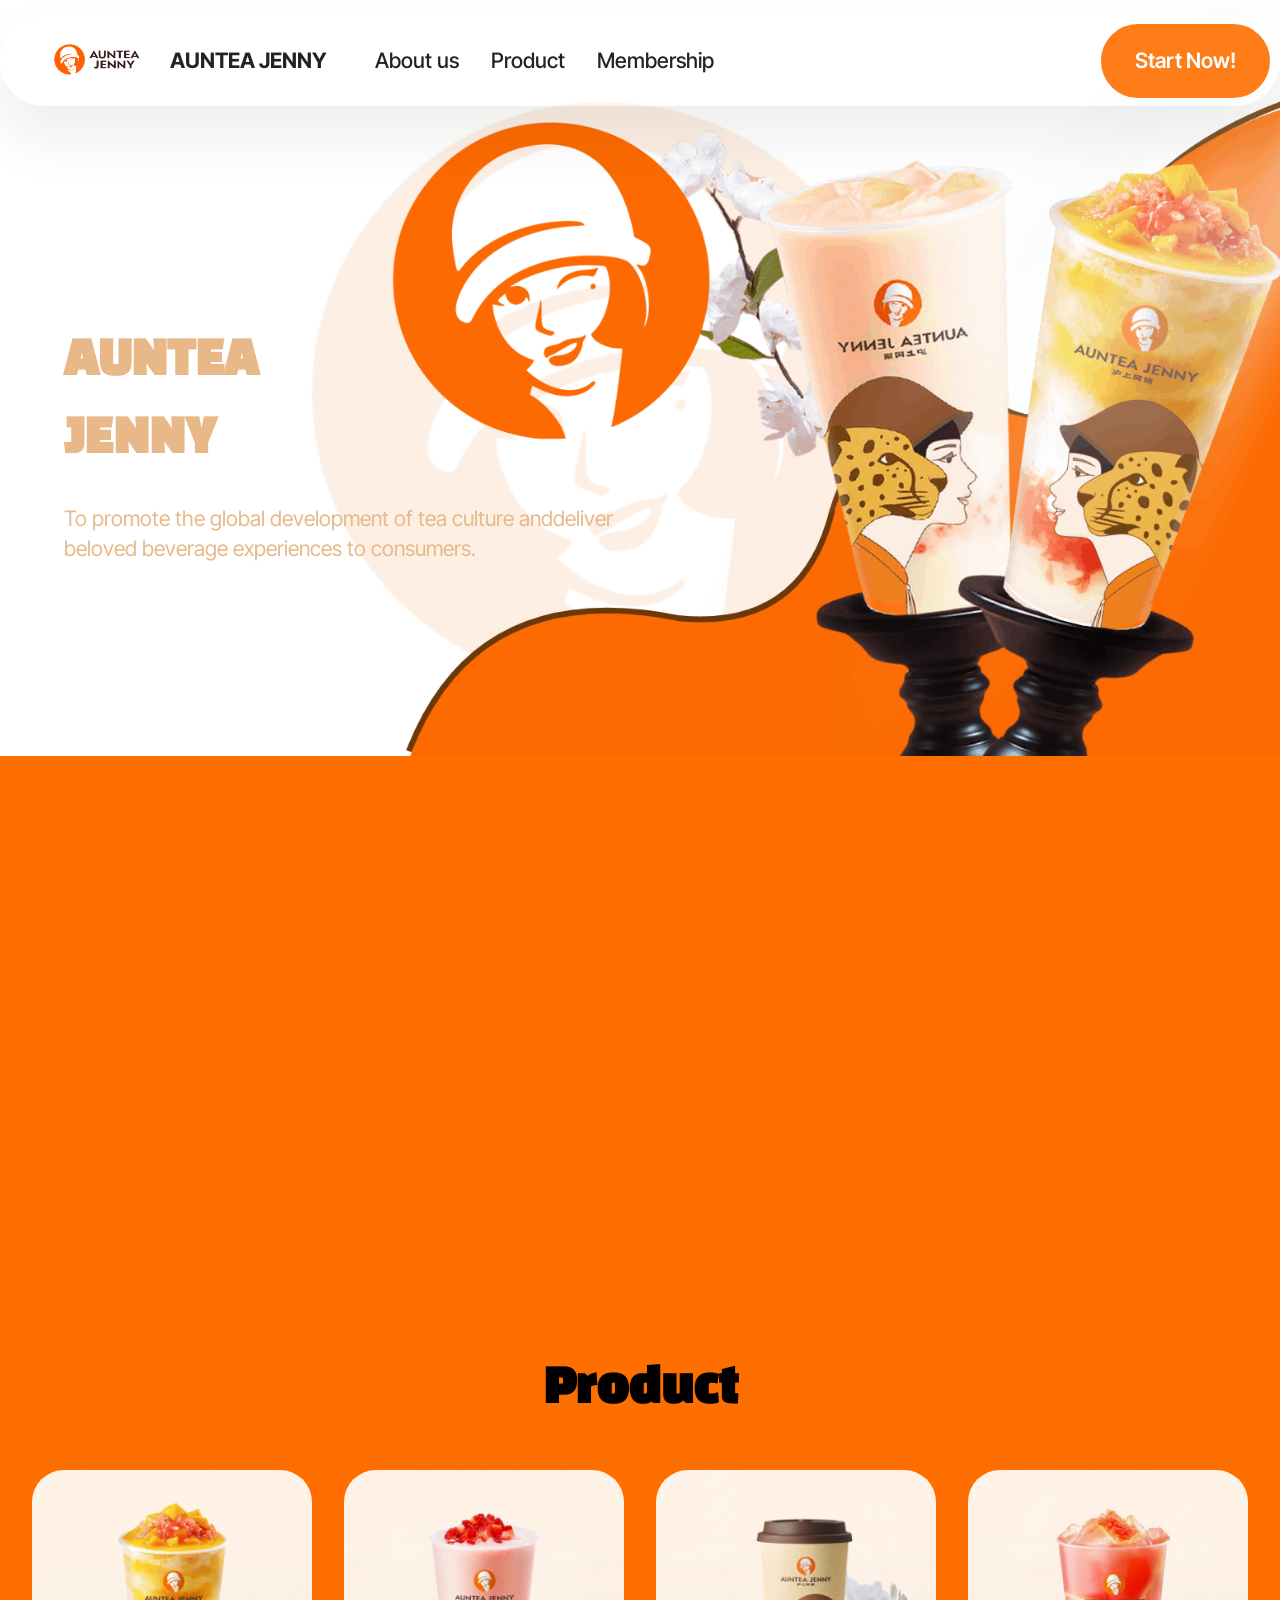
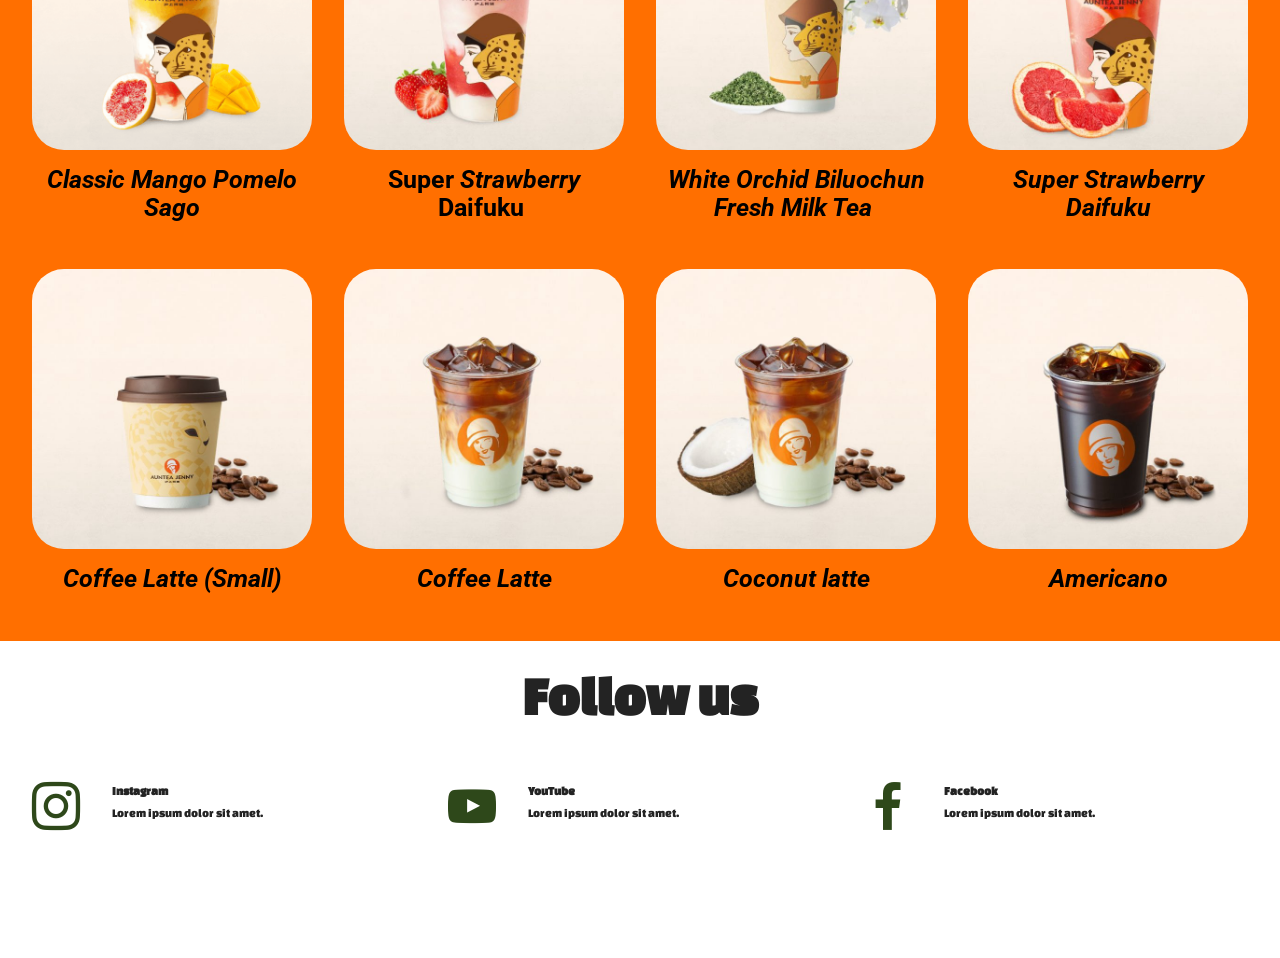
==== commit d366ead3: "create github pages" ====
--- a/index.html
+++ b/index.html
@@ -10,18 +10,20 @@
   <meta name="description" content="">
   
   
-  <title>Home</title>
+  <title>Auntea Jenny Home</title>
   <link rel="stylesheet" href="assets/web/assets/mobirise-icons2/mobirise2.css">
   <link rel="stylesheet" href="assets/bootstrap/css/bootstrap.min.css">
   <link rel="stylesheet" href="assets/animatecss/animate.css">
   <link rel="stylesheet" href="assets/dropdown/css/style.css">
+  <link rel="stylesheet" href="assets/socicon/css/styles.css">
   <link rel="stylesheet" href="assets/theme/css/style.css">
-  <link rel="stylesheet" href="assets/gallery/style.css">
-  <link rel="preload" href="https://fonts.googleapis.com/css?family=Archivo+Black:400&display=swap" as="style" onload="this.onload=null;this.rel='stylesheet'">
-  <noscript><link rel="stylesheet" href="https://fonts.googleapis.com/css?family=Archivo+Black:400&display=swap"></noscript>
+  <link rel="preload" href="https://fonts.googleapis.com/css?family=Roboto:100,200,300,400,500,600,700,800,900,100i,200i,300i,400i,500i,600i,700i,800i,900i&display=swap" as="style" onload="this.onload=null;this.rel='stylesheet'">
+  <noscript><link rel="stylesheet" href="https://fonts.googleapis.com/css?family=Roboto:100,200,300,400,500,600,700,800,900,100i,200i,300i,400i,500i,600i,700i,800i,900i&display=swap"></noscript>
+  <link rel="preload" href="https://fonts.googleapis.com/css?family=Changa+One:400,400i&display=swap" as="style" onload="this.onload=null;this.rel='stylesheet'">
+  <noscript><link rel="stylesheet" href="https://fonts.googleapis.com/css?family=Changa+One:400,400i&display=swap"></noscript>
   <link rel="preload" href="https://fonts.googleapis.com/css?family=Inter+Tight:100,200,300,400,500,600,700,800,900,100i,200i,300i,400i,500i,600i,700i,800i,900i&display=swap" as="style" onload="this.onload=null;this.rel='stylesheet'">
   <noscript><link rel="stylesheet" href="https://fonts.googleapis.com/css?family=Inter+Tight:100,200,300,400,500,600,700,800,900,100i,200i,300i,400i,500i,600i,700i,800i,900i&display=swap"></noscript>
-  <link rel="preload" as="style" href="assets/mobirise/css/mbr-additional.css?v=BW8x7O"><link rel="stylesheet" href="assets/mobirise/css/mbr-additional.css?v=BW8x7O" type="text/css">
+  <link rel="preload" as="style" href="assets/mobirise/css/mbr-additional.css?v=Qo4BX9"><link rel="stylesheet" href="assets/mobirise/css/mbr-additional.css?v=Qo4BX9" type="text/css">
 
   
   
@@ -52,13 +54,13 @@
 			</button>
 			<div class="collapse navbar-collapse" id="navbarSupportedContent">
 				<ul class="navbar-nav nav-dropdown" data-app-modern-menu="true"><li class="nav-item">
-						<a class="nav-link link text-black display-4" href="https://mobiri.se">About</a>
+						<a class="nav-link link text-black text-primary display-4" href="page1.html">About us</a>
 					</li>
 					<li class="nav-item">
-						<a class="nav-link link text-black display-4" href="https://mobiri.se" aria-expanded="false">Product</a>
+						<a class="nav-link link text-black text-primary display-4" href="page3.html" aria-expanded="false">Product</a>
 					</li>
 					<li class="nav-item">
-						<a class="nav-link link text-black display-4" href="https://mobiri.se">Contacts</a>
+						<a class="nav-link link text-black text-primary display-4" href="page4.html">Membership<br></a>
 					</li></ul>
 				
 				<div class="navbar-buttons mbr-section-btn"><a class="btn btn-success display-4" href="https://mobiri.se"> Start Now!</a></div>
@@ -67,429 +69,225 @@
 	</nav>
 </section>
 
-<section data-bs-version="5.1" class="header5 cid-tJS6uM4N87" id="header05-1">
-	
-
-	
-	
-	<div class="topbg"></div>
-	<div class="align-center container">
+<section data-bs-version="5.1" class="header18 cid-vg4yqVEJKk" id="header18-25">
+  
+
+  
+  <div class="container-fluid">
+    <div class="row">
+      <div class="content-wrap col-12 col-md-8">
+        <h1 class="mbr-section-title mbr-fonts-style mbr-white mb-4 display-5">
+          <br><strong>AUNTEA <br>JENNY</strong></h1>
+        
+        <p class="mbr-fonts-style mbr-text mbr-white mb-4 display-4">To promote the global development of tea culture anddeliver <br>beloved beverage experiences to consumers.</p>
+        
+      </div>
+    </div>
+  </div>
+</section>
+
+<section data-bs-version="5.1" class="video03 cid-vgaG0ACXiw" id="video03-2p">
+  
+  
+
+  <div class="text-center container">
+    <div class="row justify-content-center">
+      <div class="mbr-figure col-12 mb-5 col-md-9"><iframe class="mbr-embedded-video" src="https://www.youtube.com/embed/1ghcW81-MJs?rel=0&amp;amp;mute=1&amp;showinfo=0&amp;autoplay=1&amp;loop=1&amp;playlist=1ghcW81-MJs" width="1280" height="720" frameborder="0" allowfullscreen></iframe></div>
+    </div>
+    <div class="row justify-content-center">
+      <div class="col-md-12 content-text">
+        
+        
+        
+      </div>
+    </div>
+  </div>
+</section>
+
+<section data-bs-version="5.1" class="gallery3 cid-vg4Dv5JiK7" id="gallery03-26">
+    
+    
+    <div class="container-fluid">
+      <div class="row justify-content-center">
+        <div class="col-12 content-head">
+          <div class="mbr-section-head mb-5">
+            <h4 class="mbr-section-title mbr-fonts-style align-center mb-0 display-5"><strong>Product</strong></h4>
+            
+          </div>
+        </div>
+      </div>
+      <div class="row">
+        <div class="item features-image col-12 col-md-6 col-lg-3">
+          <div class="item-wrapper">
+            <div class="item-img">
+              <img src="assets/images/mango20auntea20jenny-600x600.png" alt="Mobirise Website Builder" title="" data-slide-to="0" data-bs-slide-to="0">
+            </div>
+            <div class="item-content align-left">
+              <h5 class="item-title mbr-fonts-style mt-3 mb-3 display-1"><em><strong>Classic Mango Pomelo Sago</strong></em></h5>
+              
+            </div>
+          </div>
+        </div>
+        <div class="item features-image col-12 col-md-6 col-lg-3">
+          <div class="item-wrapper">
+            <div class="item-img">
+              <img src="assets/images/strawberry20auntea20jenny-600x600.jpg" alt="Mobirise Website Builder" title="" data-slide-to="1" data-bs-slide-to="1">
+            </div>
+            <div class="item-content align-left">
+              <h5 class="item-title mbr-fonts-style mt-3 mb-3 display-1"><strong>Super<em> </em></strong><em><strong>Strawberry</strong></em> <strong>Daifuku&nbsp;</strong></h5>
+              
+            </div>
+          </div>
+        </div>
+        <div class="item features-image col-12 col-md-6 col-lg-3">
+          <div class="item-wrapper">
+            <div class="item-img">
+              <img src="assets/images/white20auntea20jenny-600x600.jpg" alt="Mobirise Website Builder" title="" data-slide-to="2" data-bs-slide-to="2">
+            </div>
+            <div class="item-content align-left">
+              <h5 class="item-title mbr-fonts-style mt-3 mb-3 display-1"><em><strong>White Orchid Biluochun Fresh Milk Tea&nbsp;</strong></em></h5>
+              
+              
+            </div>
+          </div>
+        </div>
+        <div class="item features-image col-12 col-md-6 col-lg-3">
+          <div class="item-wrapper">
+            <div class="item-img">
+              <img src="assets/images/peach20auntea20jenny-600x600.jpg" alt="Mobirise Website Builder" title="" data-slide-to="3" data-bs-slide-to="3">
+            </div>
+            <div class="item-content align-left">
+              <h5 class="item-title mbr-fonts-style mt-3 mb-3 display-1"><em><strong>Super Strawberry Daifuku</strong></em></h5>
+              
+            </div>
+          </div>
+        </div>
+      </div>
+    </div>
+  </section>
+
+<section data-bs-version="5.1" class="gallery3 cid-vg4DvqROua" id="gallery03-27">
+    
+    
+    <div class="container-fluid">
+      <div class="row justify-content-center">
+        <div class="col-12 content-head">
+          
+        </div>
+      </div>
+      <div class="row">
+        <div class="item features-image col-12 col-md-6 col-lg-3">
+          <div class="item-wrapper">
+            <div class="item-img">
+              <img src="assets/images/latte20small-600x600.jpg" alt="Mobirise Website Builder" title="" data-slide-to="0" data-bs-slide-to="0">
+            </div>
+            <div class="item-content align-left">
+              <h5 class="item-title mbr-fonts-style mt-3 mb-3 display-1">
+                <strong><em>Coffee Latte (Small)</em></strong><strong><br></strong></h5>
+              
+            </div>
+          </div>
+        </div>
+        <div class="item features-image col-12 col-md-6 col-lg-3">
+          <div class="item-wrapper">
+            <div class="item-img">
+              <img src="assets/images/latte-600x600.jpg" alt="Mobirise Website Builder" title="" data-slide-to="1" data-bs-slide-to="1">
+            </div>
+            <div class="item-content align-left">
+              <h5 class="item-title mbr-fonts-style mt-3 mb-3 display-1"><strong><em>Coffee Latte</em></strong></h5>
+              
+            </div>
+          </div>
+        </div>
+        <div class="item features-image col-12 col-md-6 col-lg-3">
+          <div class="item-wrapper">
+            <div class="item-img">
+              <img src="assets/images/coconut20latte-600x600.jpg" alt="Mobirise Website Builder" title="" data-slide-to="2" data-bs-slide-to="2">
+            </div>
+            <div class="item-content align-left">
+              <h5 class="item-title mbr-fonts-style mt-3 mb-3 display-1"><strong><em>Coconut latte</em></strong></h5>
+              
+              
+            </div>
+          </div>
+        </div>
+        <div class="item features-image col-12 col-md-6 col-lg-3">
+          <div class="item-wrapper">
+            <div class="item-img">
+              <img src="assets/images/americano-600x600.jpg" alt="Mobirise Website Builder" title="" data-slide-to="3" data-bs-slide-to="3">
+            </div>
+            <div class="item-content align-left">
+              <h5 class="item-title mbr-fonts-style mt-3 mb-3 display-1"><strong><em>Americano</em></strong></h5>
+              
+            </div>
+          </div>
+        </div>
+      </div>
+    </div>
+  </section>
+
+<section data-bs-version="5.1" class="social02 cid-vgg2dOUKp6" id="social02-2r">
+	
+
+	
+	
+	<div class="container-fluid">
 		<div class="row justify-content-center">
-			<div class="col-md-12 col-lg-9">
-				<h1 class="mbr-section-title mbr-fonts-style mb-4 display-1"><strong>Create amazing websites</strong></h1>
-				<p class="mbr-text mbr-fonts-style mb-4 display-7">Click any text to edit or style it. Select text to insert a link.
-<br>Click the blue icon at the top right corner (Block Parameters) of the block to hide/show buttons, text, title, and change the block background. Click the red "+" button at the bottom right corner to add a new block. Use the top left menu to create new pages, sites, and add new themes and extensions.</p>
-				<div class="mbr-section-btn mt-3"><a class="btn btn-primary display-7" href="index.html#form02-6">Start now</a> <a class="btn btn-primary-outline display-7" href="index.html#gallery02-v">Live demo</a></div>
+			<div class="col-12 content-head">
+				<div class="mb-5">
+					<h5 class="mbr-section-title mbr-fonts-style align-center mb-0 display-5">
+						<strong>Follow us</strong>
+					</h5>
+					
+				</div>
 			</div>
 		</div>
-		<div class="row mt-5 justify-content-center">
-			<div class="col-12 col-lg-12">
-				<img src="assets/images/11.jpg" alt="Mobirise Website Builder" title="">
+		<div class="row">
+			<div class="item features-without-image col-12 col-md-6 col-lg-4">
+				<div class="item-wrapper">
+					<span class="mbr-iconfont m-auto socicon-instagram socicon"></span>
+					<div class="card-box">
+						<h4 class="card-title mbr-fonts-style mb-1 display-7">
+							<strong>Instagram</strong>
+						</h4>
+						<h5 class="card-text mbr-fonts-style display-7">
+							Lorem ipsum dolor sit amet.
+						</h5>
+					</div>
+				</div>
+			</div>
+			
+			
+			<div class="item features-without-image col-12 col-md-6 col-lg-4">
+				<div class="item-wrapper">
+					<span class="mbr-iconfont m-auto socicon-youtube socicon"></span>
+					<div class="card-box">
+						<h4 class="card-title mbr-fonts-style mb-1 display-7">
+							<strong>YouTube</strong>
+						</h4>
+						<h5 class="card-text mbr-fonts-style display-7">
+							Lorem ipsum dolor sit amet.
+						</h5>
+					</div>
+				</div>
+			</div>
+			
+			<div class="item features-without-image col-12 col-md-6 col-lg-4">
+				<div class="item-wrapper">
+					<span class="mbr-iconfont m-auto socicon-facebook socicon"></span>
+					<div class="card-box">
+						<h4 class="card-title mbr-fonts-style mb-1 display-7">
+							<strong>Facebook</strong>
+						</h4>
+						<h5 class="card-text mbr-fonts-style display-7">
+							Lorem ipsum dolor sit amet.
+						</h5>
+					</div>
+				</div>
 			</div>
 		</div>
 	</div>
-</section>
-
-<section data-bs-version="5.1" class="features4 cid-tMlEXTHLbS" id="features04-w">
-	
-	
-	<div class="container">
-		<div class="row justify-content-center">
-			<div class="col-12 content-head">
-				<div class="mbr-section-head mb-5">
-					<h4 class="mbr-section-title mbr-fonts-style align-center mb-0 display-2"><strong>Our Services</strong></h4>
-					<h5 class="mbr-section-subtitle mbr-fonts-style align-center mb-0 mt-4 display-7">Hover over pictures to add more cards or rearrange them with the Tools panel. Add multiple cards by selecting multiple images. You can set the number of columns in Block Parameters.</h5>
-					
-				</div>
-			</div>
-		</div>
-		<div class="row">
-			<div class="item features-image col-12 col-md-6 col-lg-4">
-				<div class="item-wrapper">
-					<div class="item-img">
-						<img src="assets/images/gallery03.jpg" alt="Mobirise Website Builder">
-					</div>
-					<div class="item-content">
-						<h5 class="item-title mbr-fonts-style display-5">
-							<strong>Marketing</strong>
-						</h5>
-						
-						<p class="mbr-text mbr-fonts-style display-7">
-							Service Description. You can show/hide the title, subtitle, text, button in the Block Parameters
-						</p>
-						<div class="mbr-section-btn item-footer"><a href="" class="btn item-btn btn-primary display-7">Learn more</a></div>
-					</div>
-
-				</div>
-			</div>
-			<div class="item features-image col-12 col-md-6 col-lg-4">
-				<div class="item-wrapper">
-					<div class="item-img">
-						<img src="assets/images/gallery05.jpg" alt="Mobirise Website Builder">
-					</div>
-					<div class="item-content">
-						<h5 class="item-title mbr-fonts-style display-5">
-							<strong>Promotion</strong>
-						</h5>
-						
-						<p class="mbr-text mbr-fonts-style display-7">
-							Service Description. You can show/hide the title, subtitle, text, button in the Block Parameters
-						</p>
-						<div class="mbr-section-btn item-footer"><a href="" class="btn item-btn btn-primary display-7">Learn more</a></div>
-					</div>
-				</div>
-			</div>
-			<div class="item features-image col-12 col-md-6 col-lg-4">
-				<div class="item-wrapper">
-					<div class="item-img">
-						<img src="assets/images/gallery02.jpg" alt="Mobirise Website Builder">
-					</div>
-					<div class="item-content">
-						<h5 class="item-title mbr-fonts-style display-5">
-							<strong>Branding</strong>
-						</h5>
-						
-						<p class="mbr-text mbr-fonts-style display-7">
-							Service Description. You can show/hide the title, subtitle, text, button in the Block Parameters<br>
-						</p>
-						<div class="mbr-section-btn item-footer"><a href="" class="btn item-btn btn-primary display-7">Learn more</a></div>
-					</div>
-				</div>
-			</div>
-		</div>
-	</div>
-</section>
-
-<section data-bs-version="5.1" class="gallery1 mbr-gallery cid-tMlDYtQ5fF" id="gallery02-v">
-    
-
-    
-    
-
-    <div class="container-fluid">
-        <div class="row justify-content-center">
-            <div class="col-12 content-head">
-                <div class="mbr-section-head mb-5">
-                    <h3 class="mbr-section-title mbr-fonts-style align-center m-0 display-2"><strong>Gallery with Masonry Grid and Popup Slider</strong></h3>
-                    <h4 class="mbr-section-subtitle mbr-fonts-style align-center mb-0 mt-4 display-7">Use images of different sizes in this gallery. Click on the image to change it. Click on the + (Add Items) button to add multiple pictures at once.</h4>
-                </div>
-            </div>
-        </div>
-        <div class="row mbr-gallery mbr-masonry" data-masonry="{&quot;percentPosition&quot;: true }">
-            <div class="col-12 col-md-6 col-lg-3 item gallery-image">
-                <div class="item-wrapper" data-toggle="modal" data-bs-toggle="modal" data-target="#vg4vLj7tVn-modal" data-bs-target="#vg4vLj7tVn-modal">
-                    <img class="w-100" src="assets/images/gallery03.jpg" alt="Mobirise Website Builder" data-slide-to="0" data-bs-slide-to="0" data-target="#lb-vg4vLj7tVn" data-bs-target="#lb-vg4vLj7tVn">
-                    <div class="icon-wrapper">
-                        <span class="mobi-mbri mobi-mbri-search mbr-iconfont mbr-iconfont-btn"></span>
-                    </div>
-                </div>
-                
-            </div>
-            <div class="col-12 col-md-6 col-lg-3 item gallery-image">
-                <div class="item-wrapper" data-toggle="modal" data-bs-toggle="modal" data-target="#vg4vLj7tVn-modal" data-bs-target="#vg4vLj7tVn-modal">
-                    <img class="w-100" src="assets/images/gallery13.jpg" alt="Mobirise Website Builder" data-slide-to="1" data-bs-slide-to="1" data-target="#lb-vg4vLj7tVn" data-bs-target="#lb-vg4vLj7tVn">
-                    <div class="icon-wrapper">
-                        <span class="mobi-mbri mobi-mbri-search mbr-iconfont mbr-iconfont-btn"></span>
-                    </div>
-                </div>
-                
-            </div>
-            <div class="col-12 col-md-6 col-lg-3 item gallery-image">
-                <div class="item-wrapper" data-toggle="modal" data-bs-toggle="modal" data-target="#vg4vLj7tVn-modal" data-bs-target="#vg4vLj7tVn-modal">
-                    <img class="w-100" src="assets/images/gallery10.jpg" alt="Mobirise Website Builder" data-slide-to="2" data-bs-slide-to="2" data-target="#lb-vg4vLj7tVn" data-bs-target="#lb-vg4vLj7tVn">
-                    <div class="icon-wrapper">
-                        <span class="mobi-mbri mobi-mbri-search mbr-iconfont mbr-iconfont-btn"></span>
-                    </div>
-                </div>
-                
-            </div>
-            <div class="col-12 col-md-6 col-lg-3 item gallery-image">
-                <div class="item-wrapper" data-toggle="modal" data-bs-toggle="modal" data-target="#vg4vLj7tVn-modal" data-bs-target="#vg4vLj7tVn-modal">
-                    <img class="w-100" src="assets/images/gallery08.jpg" alt="Mobirise Website Builder" data-slide-to="3" data-bs-slide-to="3" data-target="#lb-vg4vLj7tVn" data-bs-target="#lb-vg4vLj7tVn">
-                    <div class="icon-wrapper">
-                        <span class="mobi-mbri mobi-mbri-search mbr-iconfont mbr-iconfont-btn"></span>
-                    </div>
-                </div>
-                
-            </div>
-            <div class="col-12 col-md-6 col-lg-3 item gallery-image">
-                <div class="item-wrapper" data-toggle="modal" data-bs-toggle="modal" data-target="#vg4vLj7tVn-modal" data-bs-target="#vg4vLj7tVn-modal">
-                    <img class="w-100" src="assets/images/gallery06.jpg" alt="Mobirise Website Builder" data-slide-to="4" data-bs-slide-to="4" data-target="#lb-vg4vLj7tVn" data-bs-target="#lb-vg4vLj7tVn">
-                    <div class="icon-wrapper">
-                        <span class="mobi-mbri mobi-mbri-search mbr-iconfont mbr-iconfont-btn"></span>
-                    </div>
-                </div>
-                
-            </div>
-            <div class="col-12 col-md-6 col-lg-3 item gallery-image">
-                <div class="item-wrapper" data-toggle="modal" data-bs-toggle="modal" data-target="#vg4vLj7tVn-modal" data-bs-target="#vg4vLj7tVn-modal">
-                    <img class="w-100" src="assets/images/gallery02.jpg" alt="Mobirise Website Builder" data-slide-to="5" data-bs-slide-to="5" data-target="#lb-vg4vLj7tVn" data-bs-target="#lb-vg4vLj7tVn">
-                    <div class="icon-wrapper">
-                        <span class="mobi-mbri mobi-mbri-search mbr-iconfont mbr-iconfont-btn"></span>
-                    </div>
-                </div>
-                
-            </div>
-            <div class="col-12 col-md-6 col-lg-3 item gallery-image">
-                <div class="item-wrapper" data-toggle="modal" data-bs-toggle="modal" data-target="#vg4vLj7tVn-modal" data-bs-target="#vg4vLj7tVn-modal">
-                    <img class="w-100" src="assets/images/gallery01.jpg" alt="Mobirise Website Builder" data-slide-to="6" data-bs-slide-to="6" data-target="#lb-vg4vLj7tVn" data-bs-target="#lb-vg4vLj7tVn">
-                    <div class="icon-wrapper">
-                        <span class="mobi-mbri mobi-mbri-search mbr-iconfont mbr-iconfont-btn"></span>
-                    </div>
-                </div>
-                
-            </div>
-        </div>
-
-        <div class="modal mbr-slider" tabindex="-1" role="dialog" aria-hidden="true" id="vg4vLj7tVn-modal">
-            <div class="modal-dialog" role="document">
-                <div class="modal-content">
-                    <div class="modal-body">
-                        <div class="carousel slide" id="lb-vg4vLj7tVn" data-interval="5000" data-bs-interval="5000">
-                            <div class="carousel-inner">
-                                <div class="carousel-item active">
-                                    <img class="d-block w-100" src="assets/images/gallery03.jpg" alt="Mobirise Website Builder">
-                                </div>
-                                <div class="carousel-item">
-                                    <img class="d-block w-100" src="assets/images/gallery13.jpg" alt="Mobirise Website Builder">
-                                </div>
-                                <div class="carousel-item">
-                                    <img class="d-block w-100" src="assets/images/gallery10.jpg" alt="Mobirise Website Builder">
-                                </div>
-                                <div class="carousel-item">
-                                    <img class="d-block w-100" src="assets/images/gallery08.jpg" alt="Mobirise Website Builder">
-                                </div>
-                                <div class="carousel-item">
-                                    <img class="d-block w-100" src="assets/images/gallery06.jpg" alt="Mobirise Website Builder">
-                                </div>
-                                <div class="carousel-item">
-                                    <img class="d-block w-100" src="assets/images/gallery02.jpg" alt="Mobirise Website Builder">
-                                </div>
-                                <div class="carousel-item">
-                                    <img class="d-block w-100" src="assets/images/gallery01.jpg" alt="Mobirise Website Builder">
-                                </div>
-                            </div>
-                            <ol class="carousel-indicators">
-                                <li data-slide-to="0" data-bs-slide-to="0" class="active" data-target="#lb-vg4vLj7tVn" data-bs-target="#lb-vg4vLj7tVn"></li>
-                                <li data-slide-to="1" data-bs-slide-to="1" data-target="#lb-vg4vLj7tVn" data-bs-target="#lb-vg4vLj7tVn"></li>
-                                <li data-slide-to="2" data-bs-slide-to="2" data-target="#lb-vg4vLj7tVn" data-bs-target="#lb-vg4vLj7tVn"></li>
-                                <li data-slide-to="3" data-bs-slide-to="3" data-target="#lb-vg4vLj7tVn" data-bs-target="#lb-vg4vLj7tVn"></li>
-                                <li data-slide-to="4" data-bs-slide-to="4" data-target="#lb-vg4vLj7tVn" data-bs-target="#lb-vg4vLj7tVn"></li>
-                                <li data-slide-to="5" data-bs-slide-to="5" data-target="#lb-vg4vLj7tVn" data-bs-target="#lb-vg4vLj7tVn"></li>
-                                <li data-slide-to="6" data-bs-slide-to="6" data-target="#lb-vg4vLj7tVn" data-bs-target="#lb-vg4vLj7tVn"></li>
-                            </ol>
-                            <a role="button" href="" class="close" data-dismiss="modal" data-bs-dismiss="modal" aria-label="Close">
-                            </a>
-                            <a class="carousel-control-prev carousel-control" role="button" data-slide="prev" data-bs-slide="prev" href="#lb-vg4vLj7tVn">
-                                <span class="mobi-mbri mobi-mbri-arrow-prev" aria-hidden="true"></span>
-                                <span class="sr-only visually-hidden">Previous</span>
-                            </a>
-                            <a class="carousel-control-next carousel-control" role="button" data-slide="next" data-bs-slide="next" href="#lb-vg4vLj7tVn">
-                                <span class="mobi-mbri mobi-mbri-arrow-next" aria-hidden="true"></span>
-                                <span class="sr-only visually-hidden">Next</span>
-                            </a>
-                        </div>
-                    </div>
-                </div>
-            </div>
-        </div>
-    </div>
-</section>
-
-<section data-bs-version="5.1" class="header09 cid-tLAX5BnXkJ" id="header09-q">
-	
-	
-	<div class="container">
-		<div class="row">
-			<div class="content-wrap col-12 col-md-8">
-				<h1 class="mbr-section-title mbr-fonts-style mbr-white mb-4 display-1"><strong>Unlock boundless possibilities</strong></h1>
-				
-				<p class="mbr-fonts-style mbr-text mbr-white mb-4 display-7">
-					Mobirise Free Website Maker is perfect for non-techies and great for pro-coders for fast prototyping and small customers' projects.
-				</p>
-				<div class="mbr-section-btn"><a class="btn btn-white-outline display-7" href="https://mobiri.se">Learn more</a></div>
-			</div>
-		</div>
-	</div>
-</section>
-
-<section data-bs-version="5.1" class="header7 cid-tLeaLmEeFr" id="header07-h">
-  
-
-  
-  
-  
-  <div class="align-center container">
-    <div class="row justify-content-center">
-      <div class="col-md-12 col-lg-9 mb-5">
-        <h1 class="mbr-section-title mbr-fonts-style display-1"><strong>Block with video</strong>
-        </h1>
-        <p class="mbr-text mbr-fonts-style mt-4 display-7">
-          Click on the media content to replace it. In some blocks, you can change media content via Block Parameters.
-        </p>
-        
-      </div>
-    </div>
-
-    <div class="row justify-content-center">
-      <div class="mbr-figure col-12 col-md-12"><iframe class="mbr-embedded-video" src="https://www.youtube.com/embed/sGpPgQeEyOc?rel=0&amp;amp;mute=1&amp;showinfo=0&amp;autoplay=1&amp;loop=1&amp;playlist=sGpPgQeEyOc" width="1280" height="720" frameborder="0" allowfullscreen></iframe></div>
-    </div>
-  </div>
-</section>
-
-<section data-bs-version="5.1" class="header1 cid-tJS9vXDdRK" id="header01-7">
-	
-
-	
-	
-
-	<div class="container">
-		<div class="row justify-content-center">
-			<div class="col-12 col-md-12 col-lg-7 image-wrapper">
-				<img class="w-100" src="assets/images/gallery01.jpg" alt="Mobirise Website Builder">
-			</div>
-			<div class="col-12 col-lg col-md-12">
-				<div class="text-wrapper align-left">
-					<h1 class="mbr-section-title mbr-fonts-style mb-4 display-2"><strong>About us</strong></h1>
-					<p class="mbr-text mbr-fonts-style mb-4 display-7">
-						Most blocks can be used with various types of backgrounds: color, pictures, or videos. It can be set in Block Parameters.&nbsp;You can show/hide the title, subtitle, text, button in the Block Parameters (blue gear icon at the top right corner of the block).&nbsp;</p>
-					<div class="mbr-section-btn mt-3"><a class="btn btn-primary display-7" href="https://mobiri.se">Start now</a></div>
-				</div>
-			</div>
-		</div>
-	</div>
-</section>
-
-<section data-bs-version="5.1" class="features15 cid-tLek7gQhG7" id="features015-m">
-	
-
-	
-	
-	<div class="container">
-		<div class="mbr-section-head mb-5">
-			<h4 class="mbr-section-title mbr-fonts-style align-center mb-0 display-2">
-			  <strong>Why us?</strong></h4>
-			
-		  </div>
-		<div class="row justify-content-center">
-			<div class="item features-without-image col-12 col-lg-4">
-				<div class="item-wrapper">
-					<div class="img-wrapper">
-						<img src="assets/images/shop1.jpg" alt="Mobirise Website Builder">
-					</div>
-					<div class="card-box">
-						<h4 class="card-title mbr-fonts-style mb-3 display-5">
-							<strong>Free</strong></h4>
-						<h5 class="card-text mbr-fonts-style display-7">
-							Mobirise is a free website builder. Mobirise is a free website builder. Mobirise is a free website builder.</h5>
-					</div>
-				</div>
-			</div>
-			<div class="item features-without-image col-12 col-lg-4">
-				<div class="item-wrapper">
-					<div class="img-wrapper">
-						<img src="assets/images/shop2.jpg" alt="Mobirise Website Builder">
-					</div>
-					<div class="card-box">
-						<h4 class="card-title mbr-fonts-style mb-3 display-5">
-							<strong>Easy</strong></h4>
-						<h5 class="card-text mbr-fonts-style display-7">
-							Create landing pages with ease. Create landing pages with ease. Create landing pages with ease.<br><br></h5>
-					</div>
-				</div>
-			</div>
-			<div class="item features-without-image col-12 col-lg-4">
-				<div class="item-wrapper">
-					<div class="img-wrapper">
-						<img src="assets/images/shop3.jpg" alt="Mobirise Website Builder">
-					</div>
-					<div class="card-box">
-						<h4 class="card-title mbr-fonts-style mb-3 display-5">
-							<strong>Beautiful</strong></h4>
-						<h5 class="card-text mbr-fonts-style display-7">
-							Build a website with Mobirise. Build a web page with Mobirise. Create a website with Mobirise.</h5>
-					</div>
-				</div>
-			</div>
-		</div>
-	</div>
-</section>
-
-<section data-bs-version="5.1" class="form5 cid-tJS9pBcTSa" id="form02-6">
-    
-    
-    <div class="container">
-        <div class="mbr-section-head mb-5">
-            <h3 class="mbr-section-title mbr-fonts-style align-center mb-0 display-2">
-                <strong>Contact Form</strong></h3>
-            <h4 class="mbr-section-subtitle mbr-fonts-style align-center mb-0 mt-4 display-7">To change your notification email, click on any form field below.
-<div>The number of submissions is limited to 10 per day without the Form Builder.</div></h4>
-        </div>
-        <div class="row justify-content-center mt-4">
-            <div class="col-lg-8 mx-auto mbr-form" data-form-type="formoid">
-                <form action="https://mobirise.eu/" method="POST" class="mbr-form form-with-styler" data-form-title="Form Name"><input type="hidden" name="email" data-form-email="true" value="GVaMLakmReg0dxAg8le4FbjdRn9IXyXMTV4j2SGpAXlVgjMZN0L/zgmGseQWEy9sMWImpbTBo2a1v+uz+qL2xIFm4u1rTnE6ow/v6d4EC+uZx/42vvUdCYbsqUa++UMQ">
-                    <div class="row">
-                        <div hidden="hidden" data-form-alert="" class="alert alert-success col-12">Thanks for filling out the form!</div>
-                        <div hidden="hidden" data-form-alert-danger="" class="alert alert-danger col-12">
-                            Oops...! some problem!
-                        </div>
-                    </div>
-                    <div class="dragArea row">
-                        <div class="col-md col-sm-12 form-group mb-3" data-for="name">
-                            <input type="text" name="name" placeholder="Name" data-form-field="name" class="form-control" value="" id="name-form02-6">
-                        </div>
-                        <div class="col-md col-sm-12 form-group mb-3" data-for="email">
-                            <input type="email" name="email" placeholder="Email" data-form-field="email" class="form-control" value="" id="email-form02-6">
-                        </div>
-                        <div class="col-12 form-group mb-3" data-for="phone">
-                            <input type="tel" name="phone" placeholder="Phone" data-form-field="phone" class="form-control" value="" id="phone-form02-6">
-                        </div>
-                        <div class="col-12 form-group mb-3" data-for="textarea">
-                            <textarea name="textarea" placeholder="Message" data-form-field="textarea" class="form-control" id="textarea-form02-6"></textarea>
-                        </div>
-                        <div class="col-lg-12 col-md-12 col-sm-12 align-center mbr-section-btn">
-                            <button type="submit" class="btn btn-primary display-7">Send message</button>
-                        </div>
-                    </div>
-                </form>
-            </div>
-        </div>
-    </div>
-</section>
-
-<section data-bs-version="5.1" class="contacts2 map1 cid-tLdYHD757A" id="contacts02-9">
-
-    
-
-    
-    <div class="container">
-        <div class="mbr-section-head mb-5">
-            <h3 class="mbr-section-title mbr-fonts-style align-center mb-0 display-2">
-                <strong>Contacts</strong>
-            </h3>
-            
-        </div>
-        <div class="row justify-content-center mt-4">
-            <div class="card col-12 col-md-5">
-                <div class="card-wrapper">
-                    <div class="text-wrapper">
-                        <h5 class="cardTitle mbr-fonts-style mb-2 display-5">
-                        <strong>Get in touch</strong></h5>
-                    <ul class="list mbr-fonts-style display-7">
-                        <li class="mbr-text item-wrap"><span style="font-size: 1.4rem;">Phone: </span><a href="tel:+12345678910" class="text-primary" style="font-size: 1.4rem;">0 (800) 123 45 67</a><br></li>
-                        <li class="mbr-text item-wrap">WhatsApp: <a href="https://wa.me/12345678910" class="text-primary">0 (800) 123 45 67</a></li>
-                        <li class="mbr-text item-wrap">Email: <a href="mailto:info@site.com" class="text-primary">info@site.com</a></li><li class="mbr-text item-wrap"><br></li>
-                        <li class="mbr-text item-wrap">Address: </li><li class="mbr-text item-wrap">350 5th Ave, New York, NY 10118</li><li class="mbr-text item-wrap"><span style="font-size: 1.4rem;">Working hours:</span><br></li><li class="mbr-text item-wrap">9:00AM - 6:00PM</li>
-                    </ul>
-                    </div>
-                </div>
-            </div>
-            <div class="map-wrapper col-12 col-md-7">
-                <div class="google-map"><iframe frameborder="0" style="border:0" src="https://www.google.com/maps/embed?pb=!1m14!1m8!1m3!1d6045.3003145248895!2d-73.9884657!3d40.7477229!3m2!1i1024!2i768!4f13.1!3m3!1m2!1s0x89c259a9ac1f1b85%3A0x7e33d1c0e7af3be4!2zMzUwIDV0aCBBdmUsIE5ldyBZb3JrLCBOWSAxMDExOCwg0KHQqNCQ!5e0!3m2!1sru!2sru!4v1689597362021!5m2!1sen!2sen" allowfullscreen=""></iframe></div>
-            </div>
-        </div>
-    </div>
-</section><section class="display-7" style="padding: 0;align-items: center;justify-content: center;flex-wrap: wrap;    align-content: center;display: flex;position: relative;height: 4rem;"><a href="https://mobiri.se/" style="flex: 1 1;height: 4rem;position: absolute;width: 100%;z-index: 1;"><img alt="" style="height: 4rem;" src="[data-uri]"></a><p style="margin: 0;text-align: center;" class="display-7">&#8204;</p><a style="z-index:1" href="https://mobirise.com/drag-drop-website-builder.html">Drag & Drop Website Builder</a></section><script src="assets/bootstrap/js/bootstrap.bundle.min.js"></script>  <script src="assets/smoothscroll/smooth-scroll.js"></script>  <script src="assets/ytplayer/index.js"></script>  <script src="assets/dropdown/js/navbar-dropdown.js"></script>  <script src="assets/masonry/masonry.pkgd.min.js"></script>  <script src="assets/imagesloaded/imagesloaded.pkgd.min.js"></script>  <script src="assets/theme/js/script.js"></script>  <script src="assets/gallery/player.min.js"></script>  <script src="assets/gallery/script.js"></script>  <script src="assets/formoid/formoid.min.js"></script>  
+</section><section class="display-7" style="padding: 0;align-items: center;justify-content: center;flex-wrap: wrap;    align-content: center;display: flex;position: relative;height: 4rem;"><a href="https://mobiri.se/" style="flex: 1 1;height: 4rem;position: absolute;width: 100%;z-index: 1;"><img alt="" style="height: 4rem;" src="[data-uri]"></a><p style="margin: 0;text-align: center;" class="display-7">&#8204;</p><a style="z-index:1" href="https://mobirise.com"> Website Building Software</a></section><script src="assets/bootstrap/js/bootstrap.bundle.min.js"></script>  <script src="assets/smoothscroll/smooth-scroll.js"></script>  <script src="assets/ytplayer/index.js"></script>  <script src="assets/dropdown/js/navbar-dropdown.js"></script>  <script src="assets/playervimeo/vimeo_player.js"></script>  <script src="assets/theme/js/script.js"></script>  
   
   
   <input name="animation" type="hidden">
--- a/assets/socicon/css/styles.css
+++ b/assets/socicon/css/styles.css
@@ -0,0 +1,940 @@
+@charset "UTF-8";
+
+@font-face {
+  font-family: 'Socicon';
+  src:  url('../fonts/socicon.eot');
+  src:  url('../fonts/socicon.eot?#iefix') format('embedded-opentype'),
+    url('../fonts/socicon.woff2') format('woff2'),
+    url('../fonts/socicon.ttf') format('truetype'),
+    url('../fonts/socicon.woff') format('woff'),
+    url('../fonts/socicon.svg#socicon') format('svg');
+  font-weight: normal;
+  font-style: normal;
+  font-display: swap;
+}
+
+[data-icon]:before {
+  font-family: "socicon" !important;
+  content: attr(data-icon);
+  font-style: normal !important;
+  font-weight: normal !important;
+  font-variant: normal !important;
+  text-transform: none !important;
+  speak: none;
+  line-height: 1;
+  -webkit-font-smoothing: antialiased;
+  -moz-osx-font-smoothing: grayscale;
+}
+
+[class^="socicon-"], [class*=" socicon-"] {
+  /* use !important to prevent issues with browser extensions that change fonts */
+  font-family: 'Socicon' !important;
+  speak: none;
+  font-style: normal;
+  font-weight: normal;
+  font-variant: normal;
+  text-transform: none;
+  line-height: 1;
+
+  /* Better Font Rendering =========== */
+  -webkit-font-smoothing: antialiased;
+  -moz-osx-font-smoothing: grayscale;
+}
+
+.socicon-500px:before {
+  content: "\e000";
+}
+.socicon-8tracks:before {
+  content: "\e001";
+}
+.socicon-airbnb:before {
+  content: "\e002";
+}
+.socicon-alliance:before {
+  content: "\e003";
+}
+.socicon-amazon:before {
+  content: "\e004";
+}
+.socicon-amplement:before {
+  content: "\e005";
+}
+.socicon-android:before {
+  content: "\e006";
+}
+.socicon-angellist:before {
+  content: "\e007";
+}
+.socicon-apple:before {
+  content: "\e008";
+}
+.socicon-appnet:before {
+  content: "\e009";
+}
+.socicon-baidu:before {
+  content: "\e00a";
+}
+.socicon-bandcamp:before {
+  content: "\e00b";
+}
+.socicon-battlenet:before {
+  content: "\e00c";
+}
+.socicon-mixer:before {
+  content: "\e00d";
+}
+.socicon-bebee:before {
+  content: "\e00e";
+}
+.socicon-bebo:before {
+  content: "\e00f";
+}
+.socicon-behance:before {
+  content: "\e010";
+}
+.socicon-blizzard:before {
+  content: "\e011";
+}
+.socicon-blogger:before {
+  content: "\e012";
+}
+.socicon-buffer:before {
+  content: "\e013";
+}
+.socicon-chrome:before {
+  content: "\e014";
+}
+.socicon-coderwall:before {
+  content: "\e015";
+}
+.socicon-curse:before {
+  content: "\e016";
+}
+.socicon-dailymotion:before {
+  content: "\e017";
+}
+.socicon-deezer:before {
+  content: "\e018";
+}
+.socicon-delicious:before {
+  content: "\e019";
+}
+.socicon-deviantart:before {
+  content: "\e01a";
+}
+.socicon-diablo:before {
+  content: "\e01b";
+}
+.socicon-digg:before {
+  content: "\e01c";
+}
+.socicon-discord:before {
+  content: "\e01d";
+}
+.socicon-disqus:before {
+  content: "\e01e";
+}
+.socicon-douban:before {
+  content: "\e01f";
+}
+.socicon-draugiem:before {
+  content: "\e020";
+}
+.socicon-dribbble:before {
+  content: "\e021";
+}
+.socicon-drupal:before {
+  content: "\e022";
+}
+.socicon-ebay:before {
+  content: "\e023";
+}
+.socicon-ello:before {
+  content: "\e024";
+}
+.socicon-endomodo:before {
+  content: "\e025";
+}
+.socicon-envato:before {
+  content: "\e026";
+}
+.socicon-etsy:before {
+  content: "\e027";
+}
+.socicon-facebook:before {
+  content: "\e028";
+}
+.socicon-feedburner:before {
+  content: "\e029";
+}
+.socicon-filmweb:before {
+  content: "\e02a";
+}
+.socicon-firefox:before {
+  content: "\e02b";
+}
+.socicon-flattr:before {
+  content: "\e02c";
+}
+.socicon-flickr:before {
+  content: "\e02d";
+}
+.socicon-formulr:before {
+  content: "\e02e";
+}
+.socicon-forrst:before {
+  content: "\e02f";
+}
+.socicon-foursquare:before {
+  content: "\e030";
+}
+.socicon-friendfeed:before {
+  content: "\e031";
+}
+.socicon-github:before {
+  content: "\e032";
+}
+.socicon-goodreads:before {
+  content: "\e033";
+}
+.socicon-google:before {
+  content: "\e034";
+}
+.socicon-googlescholar:before {
+  content: "\e035";
+}
+.socicon-googlegroups:before {
+  content: "\e036";
+}
+.socicon-googlephotos:before {
+  content: "\e037";
+}
+.socicon-googleplus:before {
+  content: "\e038";
+}
+.socicon-grooveshark:before {
+  content: "\e039";
+}
+.socicon-hackerrank:before {
+  content: "\e03a";
+}
+.socicon-hearthstone:before {
+  content: "\e03b";
+}
+.socicon-hellocoton:before {
+  content: "\e03c";
+}
+.socicon-heroes:before {
+  content: "\e03d";
+}
+.socicon-smashcast:before {
+  content: "\e03e";
+}
+.socicon-horde:before {
+  content: "\e03f";
+}
+.socicon-houzz:before {
+  content: "\e040";
+}
+.socicon-icq:before {
+  content: "\e041";
+}
+.socicon-identica:before {
+  content: "\e042";
+}
+.socicon-imdb:before {
+  content: "\e043";
+}
+.socicon-instagram:before {
+  content: "\e044";
+}
+.socicon-issuu:before {
+  content: "\e045";
+}
+.socicon-istock:before {
+  content: "\e046";
+}
+.socicon-itunes:before {
+  content: "\e047";
+}
+.socicon-keybase:before {
+  content: "\e048";
+}
+.socicon-lanyrd:before {
+  content: "\e049";
+}
+.socicon-lastfm:before {
+  content: "\e04a";
+}
+.socicon-line:before {
+  content: "\e04b";
+}
+.socicon-linkedin:before {
+  content: "\e04c";
+}
+.socicon-livejournal:before {
+  content: "\e04d";
+}
+.socicon-lyft:before {
+  content: "\e04e";
+}
+.socicon-macos:before {
+  content: "\e04f";
+}
+.socicon-mail:before {
+  content: "\e050";
+}
+.socicon-medium:before {
+  content: "\e051";
+}
+.socicon-meetup:before {
+  content: "\e052";
+}
+.socicon-mixcloud:before {
+  content: "\e053";
+}
+.socicon-modelmayhem:before {
+  content: "\e054";
+}
+.socicon-mumble:before {
+  content: "\e055";
+}
+.socicon-myspace:before {
+  content: "\e056";
+}
+.socicon-newsvine:before {
+  content: "\e057";
+}
+.socicon-nintendo:before {
+  content: "\e058";
+}
+.socicon-npm:before {
+  content: "\e059";
+}
+.socicon-odnoklassniki:before {
+  content: "\e05a";
+}
+.socicon-openid:before {
+  content: "\e05b";
+}
+.socicon-opera:before {
+  content: "\e05c";
+}
+.socicon-outlook:before {
+  content: "\e05d";
+}
+.socicon-overwatch:before {
+  content: "\e05e";
+}
+.socicon-patreon:before {
+  content: "\e05f";
+}
+.socicon-paypal:before {
+  content: "\e060";
+}
+.socicon-periscope:before {
+  content: "\e061";
+}
+.socicon-persona:before {
+  content: "\e062";
+}
+.socicon-pinterest:before {
+  content: "\e063";
+}
+.socicon-play:before {
+  content: "\e064";
+}
+.socicon-player:before {
+  content: "\e065";
+}
+.socicon-playstation:before {
+  content: "\e066";
+}
+.socicon-pocket:before {
+  content: "\e067";
+}
+.socicon-qq:before {
+  content: "\e068";
+}
+.socicon-quora:before {
+  content: "\e069";
+}
+.socicon-raidcall:before {
+  content: "\e06a";
+}
+.socicon-ravelry:before {
+  content: "\e06b";
+}
+.socicon-reddit:before {
+  content: "\e06c";
+}
+.socicon-renren:before {
+  content: "\e06d";
+}
+.socicon-researchgate:before {
+  content: "\e06e";
+}
+.socicon-residentadvisor:before {
+  content: "\e06f";
+}
+.socicon-reverbnation:before {
+  content: "\e070";
+}
+.socicon-rss:before {
+  content: "\e071";
+}
+.socicon-sharethis:before {
+  content: "\e072";
+}
+.socicon-skype:before {
+  content: "\e073";
+}
+.socicon-slideshare:before {
+  content: "\e074";
+}
+.socicon-smugmug:before {
+  content: "\e075";
+}
+.socicon-snapchat:before {
+  content: "\e076";
+}
+.socicon-songkick:before {
+  content: "\e077";
+}
+.socicon-soundcloud:before {
+  content: "\e078";
+}
+.socicon-spotify:before {
+  content: "\e079";
+}
+.socicon-stackexchange:before {
+  content: "\e07a";
+}
+.socicon-stackoverflow:before {
+  content: "\e07b";
+}
+.socicon-starcraft:before {
+  content: "\e07c";
+}
+.socicon-stayfriends:before {
+  content: "\e07d";
+}
+.socicon-steam:before {
+  content: "\e07e";
+}
+.socicon-storehouse:before {
+  content: "\e07f";
+}
+.socicon-strava:before {
+  content: "\e080";
+}
+.socicon-streamjar:before {
+  content: "\e081";
+}
+.socicon-stumbleupon:before {
+  content: "\e082";
+}
+.socicon-swarm:before {
+  content: "\e083";
+}
+.socicon-teamspeak:before {
+  content: "\e084";
+}
+.socicon-teamviewer:before {
+  content: "\e085";
+}
+.socicon-technorati:before {
+  content: "\e086";
+}
+.socicon-telegram:before {
+  content: "\e087";
+}
+.socicon-tripadvisor:before {
+  content: "\e088";
+}
+.socicon-tripit:before {
+  content: "\e089";
+}
+.socicon-triplej:before {
+  content: "\e08a";
+}
+.socicon-tumblr:before {
+  content: "\e08b";
+}
+.socicon-twitch:before {
+  content: "\e08c";
+}
+.socicon-twitter:before {
+  content: "\e08d";
+}
+.socicon-uber:before {
+  content: "\e08e";
+}
+.socicon-ventrilo:before {
+  content: "\e08f";
+}
+.socicon-viadeo:before {
+  content: "\e090";
+}
+.socicon-viber:before {
+  content: "\e091";
+}
+.socicon-viewbug:before {
+  content: "\e092";
+}
+.socicon-vimeo:before {
+  content: "\e093";
+}
+.socicon-vine:before {
+  content: "\e094";
+}
+.socicon-vkontakte:before {
+  content: "\e095";
+}
+.socicon-warcraft:before {
+  content: "\e096";
+}
+.socicon-wechat:before {
+  content: "\e097";
+}
+.socicon-weibo:before {
+  content: "\e098";
+}
+.socicon-whatsapp:before {
+  content: "\e099";
+}
+.socicon-wikipedia:before {
+  content: "\e09a";
+}
+.socicon-windows:before {
+  content: "\e09b";
+}
+.socicon-wordpress:before {
+  content: "\e09c";
+}
+.socicon-wykop:before {
+  content: "\e09d";
+}
+.socicon-xbox:before {
+  content: "\e09e";
+}
+.socicon-xing:before {
+  content: "\e09f";
+}
+.socicon-yahoo:before {
+  content: "\e0a0";
+}
+.socicon-yammer:before {
+  content: "\e0a1";
+}
+.socicon-yandex:before {
+  content: "\e0a2";
+}
+.socicon-yelp:before {
+  content: "\e0a3";
+}
+.socicon-younow:before {
+  content: "\e0a4";
+}
+.socicon-youtube:before {
+  content: "\e0a5";
+}
+.socicon-zapier:before {
+  content: "\e0a6";
+}
+.socicon-zerply:before {
+  content: "\e0a7";
+}
+.socicon-zomato:before {
+  content: "\e0a8";
+}
+.socicon-zynga:before {
+  content: "\e0a9";
+}
+.socicon-bluesky:before {
+  content: "\e0aa";
+}
+.socicon-threads:before {
+  content: "\e0ab";
+}
+.socicon-spreadshirt:before {
+  content: "\e901";
+}
+.socicon-gamejolt:before {
+  content: "\e902";
+}
+.socicon-trello:before {
+  content: "\e903";
+}
+.socicon-tunein:before {
+  content: "\e904";
+}
+.socicon-bloglovin:before {
+  content: "\e905";
+}
+.socicon-gamewisp:before {
+  content: "\e906";
+}
+.socicon-messenger:before {
+  content: "\e907";
+}
+.socicon-pandora:before {
+  content: "\e908";
+}
+.socicon-augment:before {
+  content: "\e909";
+}
+.socicon-bitbucket:before {
+  content: "\e90a";
+}
+.socicon-fyuse:before {
+  content: "\e90b";
+}
+.socicon-yt-gaming:before {
+  content: "\e90c";
+}
+.socicon-sketchfab:before {
+  content: "\e90d";
+}
+.socicon-mobcrush:before {
+  content: "\e90e";
+}
+.socicon-microsoft:before {
+  content: "\e90f";
+}
+.socicon-realtor:before {
+  content: "\e910";
+}
+.socicon-tidal:before {
+  content: "\e911";
+}
+.socicon-qobuz:before {
+  content: "\e912";
+}
+.socicon-natgeo:before {
+  content: "\e913";
+}
+.socicon-mastodon:before {
+  content: "\e914";
+}
+.socicon-unsplash:before {
+  content: "\e915";
+}
+.socicon-homeadvisor:before {
+  content: "\e916";
+}
+.socicon-angieslist:before {
+  content: "\e917";
+}
+.socicon-codepen:before {
+  content: "\e918";
+}
+.socicon-slack:before {
+  content: "\e919";
+}
+.socicon-openaigym:before {
+  content: "\e91a";
+}
+.socicon-logmein:before {
+  content: "\e91b";
+}
+.socicon-fiverr:before {
+  content: "\e91c";
+}
+.socicon-gotomeeting:before {
+  content: "\e91d";
+}
+.socicon-aliexpress:before {
+  content: "\e91e";
+}
+.socicon-guru:before {
+  content: "\e91f";
+}
+.socicon-appstore:before {
+  content: "\e920";
+}
+.socicon-homes:before {
+  content: "\e921";
+}
+.socicon-zoom:before {
+  content: "\e922";
+}
+.socicon-alibaba:before {
+  content: "\e923";
+}
+.socicon-craigslist:before {
+  content: "\e924";
+}
+.socicon-wix:before {
+  content: "\e925";
+}
+.socicon-redfin:before {
+  content: "\e926";
+}
+.socicon-googlecalendar:before {
+  content: "\e927";
+}
+.socicon-shopify:before {
+  content: "\e928";
+}
+.socicon-freelancer:before {
+  content: "\e929";
+}
+.socicon-seedrs:before {
+  content: "\e92a";
+}
+.socicon-bing:before {
+  content: "\e92b";
+}
+.socicon-doodle:before {
+  content: "\e92c";
+}
+.socicon-bonanza:before {
+  content: "\e92d";
+}
+.socicon-squarespace:before {
+  content: "\e92e";
+}
+.socicon-toptal:before {
+  content: "\e92f";
+}
+.socicon-gust:before {
+  content: "\e930";
+}
+.socicon-ask:before {
+  content: "\e931";
+}
+.socicon-trulia:before {
+  content: "\e932";
+}
+.socicon-loomly:before {
+  content: "\e933";
+}
+.socicon-ghost:before {
+  content: "\e934";
+}
+.socicon-upwork:before {
+  content: "\e935";
+}
+.socicon-fundable:before {
+  content: "\e936";
+}
+.socicon-booking:before {
+  content: "\e937";
+}
+.socicon-googlemaps:before {
+  content: "\e938";
+}
+.socicon-zillow:before {
+  content: "\e939";
+}
+.socicon-niconico:before {
+  content: "\e93a";
+}
+.socicon-toneden:before {
+  content: "\e93b";
+}
+.socicon-crunchbase:before {
+  content: "\e93c";
+}
+.socicon-homefy:before {
+  content: "\e93d";
+}
+.socicon-calendly:before {
+  content: "\e93e";
+}
+.socicon-livemaster:before {
+  content: "\e93f";
+}
+.socicon-udemy:before {
+  content: "\e940";
+}
+.socicon-codered:before {
+  content: "\e941";
+}
+.socicon-origin:before {
+  content: "\e942";
+}
+.socicon-nextdoor:before {
+  content: "\e943";
+}
+.socicon-portfolio:before {
+  content: "\e944";
+}
+.socicon-instructables:before {
+  content: "\e945";
+}
+.socicon-gitlab:before {
+  content: "\e946";
+}
+.socicon-hackernews:before {
+  content: "\e947";
+}
+.socicon-smashwords:before {
+  content: "\e948";
+}
+.socicon-kobo:before {
+  content: "\e949";
+}
+.socicon-bookbub:before {
+  content: "\e94a";
+}
+.socicon-mailru:before {
+  content: "\e94b";
+}
+.socicon-moddb:before {
+  content: "\e94c";
+}
+.socicon-indiedb:before {
+  content: "\e94d";
+}
+.socicon-traxsource:before {
+  content: "\e94e";
+}
+.socicon-gamefor:before {
+  content: "\e94f";
+}
+.socicon-pixiv:before {
+  content: "\e950";
+}
+.socicon-myanimelist:before {
+  content: "\e951";
+}
+.socicon-blackberry:before {
+  content: "\e952";
+}
+.socicon-wickr:before {
+  content: "\e953";
+}
+.socicon-spip:before {
+  content: "\e954";
+}
+.socicon-napster:before {
+  content: "\e955";
+}
+.socicon-beatport:before {
+  content: "\e956";
+}
+.socicon-hackerone:before {
+  content: "\e957";
+}
+.socicon-internet:before {
+  content: "\e958";
+}
+.socicon-ubuntu:before {
+  content: "\e959";
+}
+.socicon-artstation:before {
+  content: "\e95a";
+}
+.socicon-invision:before {
+  content: "\e95b";
+}
+.socicon-torial:before {
+  content: "\e95c";
+}
+.socicon-collectorz:before {
+  content: "\e95d";
+}
+.socicon-seenthis:before {
+  content: "\e95e";
+}
+.socicon-googleplaymusic:before {
+  content: "\e95f";
+}
+.socicon-debian:before {
+  content: "\e960";
+}
+.socicon-filmfreeway:before {
+  content: "\e961";
+}
+.socicon-gnome:before {
+  content: "\e962";
+}
+.socicon-itchio:before {
+  content: "\e963";
+}
+.socicon-jamendo:before {
+  content: "\e964";
+}
+.socicon-mix:before {
+  content: "\e965";
+}
+.socicon-sharepoint:before {
+  content: "\e966";
+}
+.socicon-tinder:before {
+  content: "\e967";
+}
+.socicon-windguru:before {
+  content: "\e968";
+}
+.socicon-cdbaby:before {
+  content: "\e969";
+}
+.socicon-elementaryos:before {
+  content: "\e96a";
+}
+.socicon-stage32:before {
+  content: "\e96b";
+}
+.socicon-tiktok:before {
+  content: "\e96c";
+}
+.socicon-gitter:before {
+  content: "\e96d";
+}
+.socicon-letterboxd:before {
+  content: "\e96e";
+}
+.socicon-threema:before {
+  content: "\e96f";
+}
+.socicon-splice:before {
+  content: "\e970";
+}
+.socicon-metapop:before {
+  content: "\e971";
+}
+.socicon-naver:before {
+  content: "\e972";
+}
+.socicon-remote:before {
+  content: "\e973";
+}
+.socicon-flipboard:before {
+  content: "\e974";
+}
+.socicon-googlehangouts:before {
+  content: "\e975";
+}
+.socicon-dlive:before {
+  content: "\e976";
+}
+.socicon-vsco:before {
+  content: "\e977";
+}
+.socicon-stitcher:before {
+  content: "\e978";
+}
+.socicon-avvo:before {
+  content: "\e979";
+}
+.socicon-redbubble:before {
+  content: "\e97a";
+}
+.socicon-society6:before {
+  content: "\e97b";
+}
+.socicon-zazzle:before {
+  content: "\e97c";
+}
+.socicon-eitaa:before {
+  content: "\e97d";
+}
+.socicon-soroush:before {
+  content: "\e97e";
+}
+.socicon-bale:before {
+  content: "\e97f";
+}
--- a/assets/mobirise/css/mbr-additional.css
+++ b/assets/mobirise/css/mbr-additional.css
@@ -21,20 +21,20 @@
   font-family: Inter Tight;
 }
 .display-1 {
-  font-family: 'Archivo Black', sans-serif;
-  font-size: 5rem;
+  font-family: 'Roboto', sans-serif;
+  font-size: 1.7rem;
   line-height: 1;
 }
 .display-1 > .mbr-iconfont {
-  font-size: 6.25rem;
+  font-size: 2.125rem;
 }
 .display-2 {
-  font-family: 'Inter Tight', sans-serif;
-  font-size: 4rem;
+  font-family: 'Changa One', display;
+  font-size: 1.2rem;
   line-height: 1;
 }
 .display-2 > .mbr-iconfont {
-  font-size: 5rem;
+  font-size: 1.5rem;
 }
 .display-4 {
   font-family: 'Inter Tight', sans-serif;
@@ -45,20 +45,20 @@
   font-size: 1.75rem;
 }
 .display-5 {
-  font-family: 'Inter Tight', sans-serif;
-  font-size: 2rem;
+  font-family: 'Changa One', display;
+  font-size: 4rem;
   line-height: 1.5;
 }
 .display-5 > .mbr-iconfont {
-  font-size: 2.5rem;
+  font-size: 5rem;
 }
 .display-7 {
-  font-family: 'Inter Tight', sans-serif;
-  font-size: 1.4rem;
+  font-family: 'Changa One', display;
+  font-size: 0.73rem;
   line-height: 1.3;
 }
 .display-7 > .mbr-iconfont {
-  font-size: 1.75rem;
+  font-size: 0.9125rem;
 }
 /* ---- Fluid typography for mobile devices ---- */
 /* 1.4 - font scale ratio ( bootstrap == 1.42857 ) */
@@ -67,19 +67,19 @@
 /* 0.65 - min scale variable, may vary */
 @media (max-width: 992px) {
   .display-1 {
-    font-size: 4rem;
+    font-size: 1.36rem;
   }
 }
 @media (max-width: 768px) {
   .display-1 {
-    font-size: 3.5rem;
-    font-size: calc( 2.4rem + (5 - 2.4) * ((100vw - 20rem) / (48 - 20)));
-    line-height: calc( 1.1 * (2.4rem + (5 - 2.4) * ((100vw - 20rem) / (48 - 20))));
+    font-size: 1.19rem;
+    font-size: calc( 1.245rem + (1.7 - 1.245) * ((100vw - 20rem) / (48 - 20)));
+    line-height: calc( 1.1 * (1.245rem + (1.7 - 1.245) * ((100vw - 20rem) / (48 - 20))));
   }
   .display-2 {
-    font-size: 3.2rem;
-    font-size: calc( 2.05rem + (4 - 2.05) * ((100vw - 20rem) / (48 - 20)));
-    line-height: calc( 1.3 * (2.05rem + (4 - 2.05) * ((100vw - 20rem) / (48 - 20))));
+    font-size: 0.96rem;
+    font-size: calc( 1.07rem + (1.2 - 1.07) * ((100vw - 20rem) / (48 - 20)));
+    line-height: calc( 1.3 * (1.07rem + (1.2 - 1.07) * ((100vw - 20rem) / (48 - 20))));
   }
   .display-4 {
     font-size: 1.12rem;
@@ -87,26 +87,26 @@
     line-height: calc( 1.4 * (1.14rem + (1.4 - 1.14) * ((100vw - 20rem) / (48 - 20))));
   }
   .display-5 {
-    font-size: 1.6rem;
-    font-size: calc( 1.35rem + (2 - 1.35) * ((100vw - 20rem) / (48 - 20)));
-    line-height: calc( 1.4 * (1.35rem + (2 - 1.35) * ((100vw - 20rem) / (48 - 20))));
+    font-size: 3.2rem;
+    font-size: calc( 2.05rem + (4 - 2.05) * ((100vw - 20rem) / (48 - 20)));
+    line-height: calc( 1.4 * (2.05rem + (4 - 2.05) * ((100vw - 20rem) / (48 - 20))));
   }
   .display-7 {
-    font-size: 1.12rem;
-    font-size: calc( 1.14rem + (1.4 - 1.14) * ((100vw - 20rem) / (48 - 20)));
-    line-height: calc( 1.4 * (1.14rem + (1.4 - 1.14) * ((100vw - 20rem) / (48 - 20))));
+    font-size: 0.584rem;
+    font-size: calc( 0.9055rem + (0.73 - 0.9055) * ((100vw - 20rem) / (48 - 20)));
+    line-height: calc( 1.4 * (0.9055rem + (0.73 - 0.9055) * ((100vw - 20rem) / (48 - 20))));
   }
 }
 @media (min-width: 992px) and (max-width: 1400px) {
   .display-1 {
-    font-size: 3.5rem;
-    font-size: calc( 2.4rem + (5 - 2.4) * ((100vw - 62rem) / (87 - 62)));
-    line-height: calc( 1.1 * (2.4rem + (5 - 2.4) * ((100vw - 62rem) / (87 - 62))));
+    font-size: 1.19rem;
+    font-size: calc( 1.245rem + (1.7 - 1.245) * ((100vw - 62rem) / (87 - 62)));
+    line-height: calc( 1.1 * (1.245rem + (1.7 - 1.245) * ((100vw - 62rem) / (87 - 62))));
   }
   .display-2 {
-    font-size: 3.2rem;
-    font-size: calc( 2.05rem + (4 - 2.05) * ((100vw - 62rem) / (87 - 62)));
-    line-height: calc( 1.3 * (2.05rem + (4 - 2.05) * ((100vw - 62rem) / (87 - 62))));
+    font-size: 0.96rem;
+    font-size: calc( 1.07rem + (1.2 - 1.07) * ((100vw - 62rem) / (87 - 62)));
+    line-height: calc( 1.3 * (1.07rem + (1.2 - 1.07) * ((100vw - 62rem) / (87 - 62))));
   }
   .display-4 {
     font-size: 1.12rem;
@@ -114,14 +114,14 @@
     line-height: calc( 1.4 * (1.14rem + (1.4 - 1.14) * ((100vw - 62rem) / (87 - 62))));
   }
   .display-5 {
-    font-size: 1.6rem;
-    font-size: calc( 1.35rem + (2 - 1.35) * ((100vw - 62rem) / (87 - 62)));
-    line-height: calc( 1.4 * (1.35rem + (2 - 1.35) * ((100vw - 62rem) / (87 - 62))));
+    font-size: 3.2rem;
+    font-size: calc( 2.05rem + (4 - 2.05) * ((100vw - 62rem) / (87 - 62)));
+    line-height: calc( 1.4 * (2.05rem + (4 - 2.05) * ((100vw - 62rem) / (87 - 62))));
   }
   .display-7 {
-    font-size: 1.12rem;
-    font-size: calc( 1.14rem + (1.4 - 1.14) * ((100vw - 62rem) / (87 - 62)));
-    line-height: calc( 1.4 * (1.14rem + (1.4 - 1.14) * ((100vw - 62rem) / (87 - 62))));
+    font-size: 0.584rem;
+    font-size: calc( 0.9055rem + (0.73 - 0.9055) * ((100vw - 62rem) / (87 - 62)));
+    line-height: calc( 1.4 * (0.9055rem + (0.73 - 0.9055) * ((100vw - 62rem) / (87 - 62))));
   }
 }
 /* Buttons */
@@ -641,14 +641,14 @@
   display: none;
 }
 .form-control {
-  font-family: 'Inter Tight', sans-serif;
-  font-size: 1.4rem;
+  font-family: 'Changa One', display;
+  font-size: 0.73rem;
   line-height: 1.3;
   font-weight: 400;
   border-radius: 40px !important;
 }
 .form-control > .mbr-iconfont {
-  font-size: 1.75rem;
+  font-size: 0.9125rem;
 }
 .form-control:hover,
 .form-control:focus {
@@ -656,13 +656,13 @@
   border-color: #2b7a69 !important;
 }
 .form-control:-webkit-input-placeholder {
-  font-family: 'Inter Tight', sans-serif;
-  font-size: 1.4rem;
+  font-family: 'Changa One', display;
+  font-size: 0.73rem;
   line-height: 1.3;
   font-weight: 400;
 }
 .form-control:-webkit-input-placeholder > .mbr-iconfont {
-  font-size: 1.75rem;
+  font-size: 0.9125rem;
 }
 blockquote {
   border-color: #2b7a69;
@@ -778,6 +778,14 @@
   outline: red solid 2px !important;
   outline-offset: 2px !important;
   transition: outline 0.2s ease-in-out;
+}
+.t4 {
+  font-family: 'Changa One', display;
+  font-size: 3rem;
+  line-height: 1.5;
+}
+.t4 > .mbr-iconfont {
+  font-size: 3rem;
 }
 .cid-vfYA4Nm70X {
   z-index: 1000;
@@ -1337,116 +1345,49 @@
     padding: 1rem;
   }
 }
-.cid-tJS6uM4N87 {
-  padding-top: 12rem;
-  padding-bottom: 2rem;
-  background-color: #edefeb;
-}
-.cid-tJS6uM4N87 .mbr-fallback-image.disabled {
+.cid-vg4yqVEJKk {
+  display: flex;
+  padding-top: 14rem;
+  padding-bottom: 9rem;
+  background-image: url("../../../assets/images/auntea205-1920x1080.png");
+}
+.cid-vg4yqVEJKk .mbr-overlay {
+  background-color: #000000;
+  opacity: 0.5;
+}
+@media (min-width: 768px) {
+  .cid-vg4yqVEJKk {
+    align-items: flex-end;
+  }
+  .cid-vg4yqVEJKk .row {
+    justify-content: flex-start;
+  }
+  .cid-vg4yqVEJKk .content-wrap {
+    padding: 1rem 3rem;
+  }
+}
+@media (max-width: 991px) and (min-width: 768px) {
+  .cid-vg4yqVEJKk .content-wrap {
+    min-width: 50%;
+  }
+}
+@media (max-width: 767px) {
+  .cid-vg4yqVEJKk {
+    -webkit-align-items: center;
+    align-items: flex-end;
+  }
+  .cid-vg4yqVEJKk .mbr-row {
+    -webkit-justify-content: center;
+    justify-content: center;
+  }
+  .cid-vg4yqVEJKk .content-wrap {
+    width: 100%;
+  }
+}
+.cid-vg4yqVEJKk .mbr-fallback-image.disabled {
   display: none;
 }
-.cid-tJS6uM4N87 .mbr-fallback-image {
-  display: block;
-  background-size: cover;
-  background-position: center center;
-  width: 100%;
-  height: 100%;
-  position: absolute;
-  bottom: 0;
-}
-.cid-tJS6uM4N87 .topbg {
-  position: absolute;
-  bottom: 0;
-  left: 0;
-  width: 100%;
-  height: 30%;
-  background: #2b7a69;
-}
-.cid-tJS6uM4N87 .mbr-section-title {
-  color: #000000;
-}
-.cid-tJS6uM4N87 .mbr-text,
-.cid-tJS6uM4N87 .mbr-section-btn {
-  color: #000000;
-}
-.cid-tMlEXTHLbS {
-  padding-top: 4rem;
-  padding-bottom: 6rem;
-  background-color: #2b7a69;
-}
-.cid-tMlEXTHLbS img,
-.cid-tMlEXTHLbS .item-img {
-  width: 100%;
-  height: 100%;
-  height: 300px;
-  object-fit: cover;
-}
-.cid-tMlEXTHLbS .item:focus,
-.cid-tMlEXTHLbS span:focus {
-  outline: none;
-}
-.cid-tMlEXTHLbS .item {
-  margin-bottom: 2rem;
-}
-@media (max-width: 767px) {
-  .cid-tMlEXTHLbS .item {
-    margin-bottom: 1rem;
-  }
-}
-.cid-tMlEXTHLbS .item-content {
-  margin-top: 2rem;
-  padding: 0 2.25rem 2.25rem;
-  display: flex;
-  flex-direction: column;
-  height: 100%;
-}
-@media (max-width: 767px) {
-  .cid-tMlEXTHLbS .item-content {
-    padding: 0 2rem 1.5rem;
-    margin-top: 1rem;
-  }
-}
-.cid-tMlEXTHLbS .item-wrapper {
-  position: relative;
-  background: #ffffff;
-  height: 100%;
-  display: flex;
-  flex-flow: column nowrap;
-}
-.cid-tMlEXTHLbS .item-wrapper .item-footer {
-  margin-top: auto;
-}
-.cid-tMlEXTHLbS .mbr-section-title {
-  color: #ffffff;
-  text-align: center;
-}
-.cid-tMlEXTHLbS .item-title {
-  text-align: left;
-}
-.cid-tMlEXTHLbS .item-subtitle {
-  text-align: left;
-}
-.cid-tMlEXTHLbS .mbr-text,
-.cid-tMlEXTHLbS .item .mbr-section-btn {
-  text-align: left;
-}
-.cid-tMlEXTHLbS .content-head {
-  max-width: 800px;
-}
-.cid-tMlEXTHLbS .mbr-section-subtitle,
-.cid-tMlEXTHLbS .mbr-section-head .mbr-section-btn {
-  color: #ffffff;
-  text-align: center;
-}
-.cid-tMlDYtQ5fF {
-  padding-top: 6rem;
-  padding-bottom: 6rem;
-  background-color: #edefeb;
-}
-.cid-tMlDYtQ5fF .mbr-fallback-image.disabled {
-  display: none;
-}
-.cid-tMlDYtQ5fF .mbr-fallback-image {
+.cid-vg4yqVEJKk .mbr-fallback-image {
   display: block;
   background-size: cover;
   background-position: center center;
@@ -1455,355 +1396,153 @@
   position: absolute;
   top: 0;
 }
-.cid-tMlDYtQ5fF .item {
-  margin-bottom: 2rem;
-}
-@media (max-width: 767px) {
-  .cid-tMlDYtQ5fF .item {
-    margin-bottom: 1rem;
-  }
-}
-.cid-tMlDYtQ5fF .item-wrapper {
-  position: relative;
-}
-.cid-tMlDYtQ5fF .item-wrapper .icon-wrapper {
-  pointer-events: none;
-  position: absolute;
-  width: 60px;
-  height: 60px;
-  font-size: 22px;
-  left: 50%;
-  top: 50%;
-  display: flex;
-  align-items: center;
-  justify-content: center;
-  border: 2px solid transparent;
-  border-radius: 50%;
-  opacity: 0;
-  color: #464845 !important;
-  transform: translateX(-50%) translateY(-50%);
-  background-color: #edefea !important;
-  transition: 0.2s;
-}
-.cid-tMlDYtQ5fF .item-wrapper:hover .icon-wrapper {
-  opacity: 1;
-}
-.cid-tMlDYtQ5fF .carousel-control,
-.cid-tMlDYtQ5fF .close {
-  background: #1b1b1b;
-}
-.cid-tMlDYtQ5fF .carousel-control-prev {
-  margin-left: 2.5rem;
-}
-.cid-tMlDYtQ5fF .carousel-control-prev span {
-  margin-right: 5px;
-}
-.cid-tMlDYtQ5fF .carousel-control-next {
-  margin-right: 2.5rem;
-}
-.cid-tMlDYtQ5fF .carousel-control-next span {
-  margin-left: 5px;
-}
-.cid-tMlDYtQ5fF .close {
-  position: fixed;
-  opacity: 0.5;
-  font-size: 22px;
-  font-weight: 300;
-  width: 60px;
-  height: 60px;
-  border-radius: 50%;
-  color: #fff;
-  top: 2.5rem;
-  right: 2.5rem;
-  border: 2px solid #fff;
-  text-shadow: none;
-  z-index: 5;
-  transition: opacity 0.3s ease;
-  font-family: 'Moririse2';
-  align-items: center;
-  justify-content: center;
-  display: flex;
-}
-.cid-tMlDYtQ5fF .close::before {
-  content: '\e91a';
-}
-.cid-tMlDYtQ5fF .close:hover {
-  opacity: 1;
-  background: #000;
-  color: #fff;
-}
-.cid-tMlDYtQ5fF .carousel-control {
-  display: flex;
-  top: 50%;
-  width: 60px;
-  height: 60px;
-  margin-top: -1.5rem;
-  font-size: 22px;
-  background-color: rgba(0, 0, 0, 0.5);
-  border: 2px solid #fff;
-  border-radius: 50%;
-  transition: all 0.3s;
-}
-.cid-tMlDYtQ5fF .carousel-control.carousel-control-prev {
-  left: 0;
-  margin-left: 2.5rem;
-}
-.cid-tMlDYtQ5fF .carousel-control.carousel-control-next {
-  right: 0;
-  margin-right: 2.5rem;
-}
-@media (max-width: 767px) {
-  .cid-tMlDYtQ5fF .carousel-control {
-    top: auto;
-    bottom: 1rem;
-  }
-}
-.cid-tMlDYtQ5fF .carousel-indicators {
-  position: absolute;
-  bottom: 0;
-  margin-bottom: 3px;
-}
-.cid-tMlDYtQ5fF .carousel-indicators li {
-  max-width: 15px;
-  height: 15px;
-  width: 15px;
-  max-height: 15px;
-  margin: 3px;
-  background-color: rgba(0, 0, 0, 0.5);
-  border: 2px solid #fff;
-  border-radius: 50%;
-  opacity: 0.5;
-  transition: all 0.3s;
-}
-.cid-tMlDYtQ5fF .carousel-indicators li.active,
-.cid-tMlDYtQ5fF .carousel-indicators li:hover {
-  opacity: 0.9;
-}
-.cid-tMlDYtQ5fF .carousel-indicators li::after,
-.cid-tMlDYtQ5fF .carousel-indicators li::before {
-  content: none;
-}
-.cid-tMlDYtQ5fF .carousel-indicators.ie-fix {
-  left: 50%;
-  display: block;
-  width: 60%;
-  margin-left: -30%;
-  text-align: center;
-}
-@media (max-width: 768px) {
-  .cid-tMlDYtQ5fF .carousel-indicators {
-    display: none !important;
-  }
-}
-@media (max-width: 991px) {
-  .cid-tMlDYtQ5fF .carousel-indicators {
-    margin-bottom: 3.625rem !important;
-    padding-left: 2.5rem;
-    padding-right: 2.5rem;
-  }
-}
-@media (max-width: 767px) {
-  .cid-tMlDYtQ5fF .carousel-indicators {
-    display: none;
-  }
-}
-.cid-tMlDYtQ5fF .carousel-inner {
-  display: flex;
-  align-items: center;
-}
-.cid-tMlDYtQ5fF .carousel-inner > .active {
-  display: block;
-}
-.cid-tMlDYtQ5fF .carousel-control.left {
-  left: 0;
-  margin-left: 2.5rem;
-}
-.cid-tMlDYtQ5fF .carousel-control.right {
-  right: 0;
-  margin-right: 2.5rem;
-}
-.cid-tMlDYtQ5fF .carousel-control:hover {
-  background: #1b1b1b;
-  color: #fff;
-  opacity: 1;
-}
-@media (max-width: 768px) {
-  .cid-tMlDYtQ5fF .carousel-control,
-  .cid-tMlDYtQ5fF .carousel-indicators,
-  .cid-tMlDYtQ5fF .modal .close {
-    position: fixed;
-  }
-}
-@media (max-width: 767px) {
-  .cid-tMlDYtQ5fF .mbr-slider .carousel-control {
-    top: auto;
-    bottom: 20px;
-  }
-  .cid-tMlDYtQ5fF .mbr-slider > .container .carousel-control {
-    margin-bottom: 0;
-  }
-}
-.cid-tMlDYtQ5fF .carousel-indicators .active,
-.cid-tMlDYtQ5fF .carousel-indicators li {
-  width: 7px;
-  height: 7px;
-  margin: 3px;
-  background: #000000;
-  opacity: 0.5;
-  border: 4px solid #000000;
-}
-.cid-tMlDYtQ5fF .carousel-indicators .active {
-  background: #fff;
-}
-.cid-tMlDYtQ5fF .carousel-indicators li {
-  max-width: 15px;
-  max-height: 15px;
-  border-radius: 50%;
-}
-.cid-tMlDYtQ5fF .modal {
-  padding-left: 0 !important;
-  position: fixed;
-  overflow: hidden;
-  padding-right: 0 !important;
-}
-.cid-tMlDYtQ5fF .modal-dialog {
-  margin: 0 auto;
-  max-width: 100%;
-  padding-left: 1rem;
-  padding-right: 1rem;
-}
-.cid-tMlDYtQ5fF .modal-content {
-  border-radius: 0;
-  border: none;
-  background: transparent;
-}
-.cid-tMlDYtQ5fF .modal-body {
-  padding: 0;
-  display: flex;
-  align-items: center;
-}
-.cid-tMlDYtQ5fF .modal-body img {
-  width: 100%;
-  object-fit: contain;
-  max-height: calc(100vh - 1.75rem);
-}
-.cid-tMlDYtQ5fF .carousel {
-  width: 100%;
-}
-.cid-tMlDYtQ5fF .modal-backdrop.in {
-  opacity: 0.8;
-}
-.cid-tMlDYtQ5fF .modal.fade .modal-dialog {
-  transition: margin-top 0.3s ease-out;
-}
-.cid-tMlDYtQ5fF .modal.fade .modal-dialog,
-.cid-tMlDYtQ5fF .modal.in .modal-dialog {
-  transform: none;
-}
-.cid-tMlDYtQ5fF .mbr-gallery .item-wrapper {
-  cursor: pointer;
-}
-.cid-tMlDYtQ5fF .content-head {
+.cid-vg4yqVEJKk .mbr-section-title,
+.cid-vg4yqVEJKk .mbr-section-subtitle {
+  text-align: left;
+  color: #ffc091;
+}
+.cid-vg4yqVEJKk .mbr-text,
+.cid-vg4yqVEJKk .mbr-section-btn {
+  text-align: left;
+  color: #e8b889;
+}
+.cid-vg4yqVEJKk .mbr-section-title {
+  color: #e8b889;
+  text-align: justify;
+}
+.cid-vgaG0ACXiw {
+  padding-top: 2rem;
+  padding-bottom: 0rem;
+  background-color: #ff6f00;
+}
+.cid-vgaG0ACXiw .content-text {
   max-width: 800px;
 }
-.cid-tMlDYtQ5fF H3 {
-  text-align: center;
-}
-.cid-tMlDYtQ5fF H4 {
-  text-align: center;
-}
-.cid-tLAX5BnXkJ {
-  display: flex;
-  padding-top: 90px;
-  padding-bottom: 90px;
-  background-color: #086784;
-}
-@media (min-width: 768px) {
-  .cid-tLAX5BnXkJ {
-    align-items: center;
-  }
-  .cid-tLAX5BnXkJ .row {
-    justify-content: center;
-  }
-}
-@media (max-width: 991px) and (min-width: 768px) {
-  .cid-tLAX5BnXkJ .content-wrap {
-    min-width: 50%;
-  }
-}
-@media (max-width: 767px) {
-  .cid-tLAX5BnXkJ {
-    -webkit-align-items: center;
-    align-items: center;
-  }
-  .cid-tLAX5BnXkJ .mbr-row {
-    -webkit-justify-content: center;
-    justify-content: center;
-  }
-  .cid-tLAX5BnXkJ .content-wrap {
-    width: 100%;
-  }
-}
-.cid-tLAX5BnXkJ .mbr-section-title {
-  text-align: center;
-}
-.cid-tLAX5BnXkJ .mbr-text,
-.cid-tLAX5BnXkJ .mbr-section-btn {
-  text-align: center;
-}
-.cid-tLeaLmEeFr {
-  padding-top: 6rem;
-  padding-bottom: 6rem;
-  background-color: #edefeb;
-}
-.cid-tLeaLmEeFr .mbr-fallback-image.disabled {
-  display: none;
-}
-.cid-tLeaLmEeFr .mbr-fallback-image {
-  display: block;
-  background-size: cover;
-  background-position: center center;
+.cid-vg4Dv5JiK7 {
+  padding-top: 0rem;
+  padding-bottom: 0rem;
+  background-color: #ff6f00;
+}
+.cid-vg4Dv5JiK7 h6 {
+  line-height: 1.2;
+}
+.cid-vg4Dv5JiK7 img,
+.cid-vg4Dv5JiK7 .item-img {
   width: 100%;
   height: 100%;
-  position: absolute;
-  bottom: 0;
-}
-.cid-tLeaLmEeFr .topbg {
-  position: absolute;
-  bottom: 0;
-  left: 0;
-  width: 100%;
-  height: 30%;
-  background: #edefeb;
-}
-.cid-tLeaLmEeFr .mbr-section-title {
+}
+.cid-vg4Dv5JiK7 .item:focus,
+.cid-vg4Dv5JiK7 span:focus {
+  outline: none;
+}
+.cid-vg4Dv5JiK7 .item-wrapper {
+  position: relative;
+  display: flex;
+  flex-flow: column nowrap;
+  margin-bottom: 2rem;
+}
+.cid-vg4Dv5JiK7 .mbr-section-btn {
+  margin-top: auto !important;
+  text-align: center;
+}
+.cid-vg4Dv5JiK7 .mbr-section-title {
+  color: #000000;
+}
+.cid-vg4Dv5JiK7 .mbr-text,
+.cid-vg4Dv5JiK7 .mbr-section-btn {
+  color: #000000;
+}
+.cid-vg4Dv5JiK7 .item-title {
   color: #000000;
   text-align: center;
 }
-.cid-tLeaLmEeFr .mbr-text,
-.cid-tLeaLmEeFr .mbr-section-btn {
+.cid-vg4Dv5JiK7 .item-subtitle {
   color: #000000;
-}
-.cid-tLeaLmEeFr .media-content,
-.cid-tLeaLmEeFr .mbr-figure {
-  align-self: center;
-}
-.cid-tLeaLmEeFr .mbr-figure iframe {
+  text-align: center;
+}
+.cid-vg4Dv5JiK7 .item-text {
+  color: #000000;
+  text-align: center;
+}
+.cid-vg4Dv5JiK7 .content-head {
+  max-width: 800px;
+}
+@media (max-width: 767px) {
+  .cid-vg4Dv5JiK7 .item-wrapper {
+    margin-bottom: 1rem;
+  }
+}
+.cid-vg4Dv5JiK7 .item-title,
+.cid-vg4Dv5JiK7 .mbr-section-btn {
+  text-align: center;
+}
+.cid-vg4DvqROua {
+  padding-top: 0rem;
+  padding-bottom: 0rem;
+  background-color: #ff6f00;
+}
+.cid-vg4DvqROua h6 {
+  line-height: 1.2;
+}
+.cid-vg4DvqROua img,
+.cid-vg4DvqROua .item-img {
   width: 100%;
-  overflow: hidden;
-}
-.cid-tLeaLmEeFr .app-video-wrapper {
-  background: transparent;
-}
-.cid-tJS9vXDdRK {
-  padding-top: 6rem;
-  padding-bottom: 6rem;
+  height: 100%;
+}
+.cid-vg4DvqROua .item:focus,
+.cid-vg4DvqROua span:focus {
+  outline: none;
+}
+.cid-vg4DvqROua .item-wrapper {
+  position: relative;
+  display: flex;
+  flex-flow: column nowrap;
+  margin-bottom: 2rem;
+}
+.cid-vg4DvqROua .mbr-section-btn {
+  margin-top: auto !important;
+  text-align: center;
+}
+.cid-vg4DvqROua .mbr-section-title {
+  color: #000000;
+}
+.cid-vg4DvqROua .mbr-text,
+.cid-vg4DvqROua .mbr-section-btn {
+  color: #000000;
+}
+.cid-vg4DvqROua .item-title {
+  color: #000000;
+  text-align: center;
+}
+.cid-vg4DvqROua .item-subtitle {
+  color: #000000;
+  text-align: center;
+}
+.cid-vg4DvqROua .item-text {
+  color: #000000;
+  text-align: center;
+}
+.cid-vg4DvqROua .content-head {
+  max-width: 800px;
+}
+@media (max-width: 767px) {
+  .cid-vg4DvqROua .item-wrapper {
+    margin-bottom: 1rem;
+  }
+}
+.cid-vg4DvqROua .item-title,
+.cid-vg4DvqROua .mbr-section-btn {
+  text-align: center;
+}
+.cid-vgg2dOUKp6 {
+  padding-top: 1rem;
+  padding-bottom: 2rem;
   background-color: #ffffff;
 }
-.cid-tJS9vXDdRK .mbr-fallback-image.disabled {
+.cid-vgg2dOUKp6 .mbr-fallback-image.disabled {
   display: none;
 }
-.cid-tJS9vXDdRK .mbr-fallback-image {
+.cid-vgg2dOUKp6 .mbr-fallback-image {
   display: block;
   background-size: cover;
   background-position: center center;
@@ -1812,169 +1551,23 @@
   position: absolute;
   top: 0;
 }
-@media (max-width: 991px) {
-  .cid-tJS9vXDdRK .image-wrapper {
+.cid-vgg2dOUKp6 .item-wrapper {
+  display: flex;
+  margin-bottom: 2rem;
+  border-radius: 0 !important;
+}
+@media (max-width: 767px) {
+  .cid-vgg2dOUKp6 .item-wrapper {
     margin-bottom: 1rem;
   }
 }
-.cid-tJS9vXDdRK .row {
-  flex-direction: row-reverse;
-}
-.cid-tJS9vXDdRK .row {
-  align-items: center;
-}
-@media (max-width: 991px) {
-  .cid-tJS9vXDdRK .image-wrapper {
-    padding: 1rem;
-  }
-}
-@media (min-width: 992px) {
-  .cid-tJS9vXDdRK .text-wrapper {
-    padding: 0 2rem;
-  }
-}
-.cid-tJS9vXDdRK .mbr-section-title {
-  color: #000000;
-}
-.cid-tJS9vXDdRK .mbr-text,
-.cid-tJS9vXDdRK .mbr-section-btn {
-  color: #232323;
-}
-.cid-tLek7gQhG7 {
-  padding-top: 6rem;
-  padding-bottom: 6rem;
-  background-color: #f7f7f7;
-}
-.cid-tLek7gQhG7 .mbr-fallback-image.disabled {
-  display: none;
-}
-.cid-tLek7gQhG7 .mbr-fallback-image {
-  display: block;
-  background-size: cover;
-  background-position: center center;
-  width: 100%;
-  height: 100%;
-  position: absolute;
-  top: 0;
-}
-.cid-tLek7gQhG7 .item-wrapper {
-  display: flex;
-  margin-bottom: 2rem;
-}
-@media (max-width: 767px) {
-  .cid-tLek7gQhG7 .item-wrapper {
-    margin-bottom: 1rem;
-  }
-}
-.cid-tLek7gQhG7 .img-wrapper {
-  width: 10rem;
+.cid-vgg2dOUKp6 .mbr-iconfont {
+  font-size: 3rem;
+  color: #2e481a;
   padding-right: 2rem;
 }
-.cid-tLek7gQhG7 .card-text {
-  color: #232323;
-}
-.cid-tJS9pBcTSa {
-  padding-top: 6rem;
-  padding-bottom: 6rem;
-  background-color: #ffffff;
-}
-.cid-tJS9pBcTSa .mbr-overlay {
-  background-color: #ffffff;
-  opacity: 0.4;
-}
-.cid-tJS9pBcTSa form .mbr-section-btn {
-  text-align: center;
-  width: 100%;
-}
-.cid-tJS9pBcTSa form .mbr-section-btn .btn {
-  display: inline-flex;
-}
-@media (max-width: 991px) {
-  .cid-tJS9pBcTSa form .mbr-section-btn .btn {
-    width: 100%;
-  }
-}
-.cid-tLdYHD757A {
-  padding-top: 6rem;
-  padding-bottom: 6rem;
-  background: #f7f7f7;
-}
-.cid-tLdYHD757A .mbr-fallback-image.disabled {
-  display: none;
-}
-.cid-tLdYHD757A .mbr-fallback-image {
-  display: block;
-  background-size: cover;
-  background-position: center center;
-  width: 100%;
-  height: 100%;
-  position: absolute;
-  top: 0;
-}
-@media (max-width: 767px) {
-  .cid-tLdYHD757A .row {
-    text-align: center;
-  }
-  .cid-tLdYHD757A .row .map-wrapper {
-    margin-top: 1rem;
-  }
-}
-.cid-tLdYHD757A .google-map {
-  height: 100%;
-  position: relative;
-}
-.cid-tLdYHD757A .google-map iframe {
-  height: 100%;
-  width: 100%;
-}
-@media (max-width: 767px) {
-  .cid-tLdYHD757A .google-map iframe {
-    min-height: 350px;
-  }
-}
-.cid-tLdYHD757A .google-map [data-state-details] {
-  color: #6b6763;
-  height: 1.5em;
-  margin-top: -0.75em;
-  padding-left: 1.25rem;
-  padding-right: 1.25rem;
-  position: absolute;
-  text-align: center;
-  top: 50%;
-  width: 100%;
-}
-.cid-tLdYHD757A .google-map[data-state] {
-  background: #e9e5dc;
-}
-.cid-tLdYHD757A .google-map[data-state="loading"] [data-state-details] {
-  display: none;
-}
-.cid-tLdYHD757A .card-wrapper {
-  background: #ffffff;
-}
-@media (max-width: 767px) {
-  .cid-tLdYHD757A .card-wrapper {
-    padding: 2rem 1.5rem;
-  }
-}
-@media (min-width: 768px) {
-  .cid-tLdYHD757A .card-wrapper {
-    padding: 2.25rem;
-  }
-}
-.cid-tLdYHD757A .text-wrapper {
-  padding: 0 1rem;
-}
-@media (max-width: 767px) {
-  .cid-tLdYHD757A .cardTitle,
-  .cid-tLdYHD757A .item-wrap {
-    text-align: center;
-  }
-}
-.cid-tLdYHD757A ul {
-  list-style-type: none;
-  padding: 0;
-  margin: 0;
+.cid-vgg2dOUKp6 .content-head {
+  max-width: 800px;
 }
 .cid-vfYA4Nm70X {
   z-index: 1000;
@@ -2534,15 +2127,63 @@
     padding: 1rem;
   }
 }
+.cid-vgafHJkgOY {
+  padding-top: 10rem;
+  padding-bottom: 10rem;
+  background-image: url("../../../assets/images/10ed09a0b18e2216ab59d900fb9d6c26-2-1920x350.png");
+}
+.cid-vgafHJkgOY .mbr-fallback-image.disabled {
+  display: none;
+}
+.cid-vgafHJkgOY .item-wrapper {
+  margin-bottom: 2rem;
+  margin-top: 2rem;
+}
+@media (max-width: 767px) {
+  .cid-vgafHJkgOY .item-wrapper {
+    margin-bottom: 1rem;
+  }
+}
+.cid-vgafHJkgOY .mbr-fallback-image {
+  display: block;
+  background-size: cover;
+  background-position: center center;
+  width: 100%;
+  height: 100%;
+  position: absolute;
+  top: 0;
+}
+.cid-vgafHJkgOY .mbr-iconfont {
+  display: inline-flex;
+  font-size: 2rem;
+  color: #d70081;
+  width: 80px;
+  justify-content: center;
+  align-items: center;
+  background: #ffd7ef;
+  height: 80px;
+  border-radius: 50%;
+}
+.cid-vgafHJkgOY .card-title,
+.cid-vgafHJkgOY .iconfont-wrapper,
+.cid-vgafHJkgOY .card-text {
+  color: #000000;
+  text-align: center;
+}
+.cid-vgafHJkgOY .content-head {
+  max-width: 800px;
+}
+.cid-vgafHJkgOY .mbr-section-title {
+  color: #000000;
+}
+.cid-vgafHJkgOY .mbr-section-btn {
+  text-align: center;
+}
 .cid-vfYDR7rEvk {
   display: flex;
-  padding-top: 14rem;
-  padding-bottom: 9rem;
-  background-image: url("../../../assets/images/auntea205-1920x1080.png");
-}
-.cid-vfYDR7rEvk .mbr-overlay {
-  background-color: #000000;
-  opacity: 0.5;
+  padding-top: 2rem;
+  padding-bottom: 0rem;
+  background-color: #ffffff;
 }
 @media (min-width: 768px) {
   .cid-vfYDR7rEvk {
@@ -2599,177 +2240,15 @@
   color: #e8b889;
   text-align: justify;
 }
-.cid-vfZq9BEWla {
-  padding-top: 6rem;
+.cid-vgakXyCgRp {
+  padding-top: 0rem;
   padding-bottom: 0rem;
-  background-color: #ff7500;
-}
-.cid-vfZq9BEWla h6 {
-  line-height: 1.2;
-}
-.cid-vfZq9BEWla img,
-.cid-vfZq9BEWla .item-img {
-  width: 100%;
-  height: 100%;
-}
-.cid-vfZq9BEWla .item:focus,
-.cid-vfZq9BEWla span:focus {
-  outline: none;
-}
-.cid-vfZq9BEWla .item-wrapper {
-  position: relative;
-  display: flex;
-  flex-flow: column nowrap;
-  margin-bottom: 2rem;
-}
-.cid-vfZq9BEWla .mbr-section-btn {
-  margin-top: auto !important;
-  text-align: center;
-}
-.cid-vfZq9BEWla .mbr-section-title {
-  color: #000000;
-}
-.cid-vfZq9BEWla .mbr-text,
-.cid-vfZq9BEWla .mbr-section-btn {
-  color: #000000;
-}
-.cid-vfZq9BEWla .item-title {
-  color: #000000;
-  text-align: center;
-}
-.cid-vfZq9BEWla .item-subtitle {
-  color: #000000;
-  text-align: center;
-}
-.cid-vfZq9BEWla .item-text {
-  color: #000000;
-  text-align: center;
-}
-.cid-vfZq9BEWla .content-head {
-  max-width: 800px;
-}
-@media (max-width: 767px) {
-  .cid-vfZq9BEWla .item-wrapper {
-    margin-bottom: 1rem;
-  }
-}
-.cid-vfZuqSAdz3 {
-  padding-top: 6rem;
-  padding-bottom: 0rem;
-  background-color: #ff6f00;
-}
-.cid-vfZuqSAdz3 h6 {
-  line-height: 1.2;
-}
-.cid-vfZuqSAdz3 img,
-.cid-vfZuqSAdz3 .item-img {
-  width: 100%;
-  height: 100%;
-}
-.cid-vfZuqSAdz3 .item:focus,
-.cid-vfZuqSAdz3 span:focus {
-  outline: none;
-}
-.cid-vfZuqSAdz3 .item-wrapper {
-  position: relative;
-  display: flex;
-  flex-flow: column nowrap;
-  margin-bottom: 2rem;
-}
-.cid-vfZuqSAdz3 .mbr-section-btn {
-  margin-top: auto !important;
-  text-align: center;
-}
-.cid-vfZuqSAdz3 .mbr-section-title {
-  color: #000000;
-}
-.cid-vfZuqSAdz3 .mbr-text,
-.cid-vfZuqSAdz3 .mbr-section-btn {
-  color: #000000;
-}
-.cid-vfZuqSAdz3 .item-title {
-  color: #000000;
-  text-align: center;
-}
-.cid-vfZuqSAdz3 .item-subtitle {
-  color: #000000;
-  text-align: center;
-}
-.cid-vfZuqSAdz3 .item-text {
-  color: #000000;
-  text-align: center;
-}
-.cid-vfZuqSAdz3 .content-head {
-  max-width: 800px;
-}
-@media (max-width: 767px) {
-  .cid-vfZuqSAdz3 .item-wrapper {
-    margin-bottom: 1rem;
-  }
-}
-.cid-vfZqnF0jyn {
-  padding-top: 0rem;
-  padding-bottom: 6rem;
   background-color: #ffffff;
 }
-.cid-vfZqnF0jyn h6 {
-  line-height: 1.2;
-}
-.cid-vfZqnF0jyn img,
-.cid-vfZqnF0jyn .item-img {
-  width: 100%;
-  height: 100%;
-}
-.cid-vfZqnF0jyn .item:focus,
-.cid-vfZqnF0jyn span:focus {
-  outline: none;
-}
-.cid-vfZqnF0jyn .item-wrapper {
-  position: relative;
-  display: flex;
-  flex-flow: column nowrap;
-  margin-bottom: 2rem;
-}
-.cid-vfZqnF0jyn .mbr-section-btn {
-  margin-top: auto !important;
-  text-align: center;
-}
-.cid-vfZqnF0jyn .mbr-section-title {
-  color: #000000;
-}
-.cid-vfZqnF0jyn .mbr-text,
-.cid-vfZqnF0jyn .mbr-section-btn {
-  color: #000000;
-}
-.cid-vfZqnF0jyn .item-title {
-  color: #000000;
-  text-align: center;
-}
-.cid-vfZqnF0jyn .item-subtitle {
-  color: #000000;
-  text-align: center;
-}
-.cid-vfZqnF0jyn .item-text {
-  color: #000000;
-  text-align: center;
-}
-.cid-vfZqnF0jyn .content-head {
-  max-width: 800px;
-}
-@media (max-width: 767px) {
-  .cid-vfZqnF0jyn .item-wrapper {
-    margin-bottom: 1rem;
-  }
-}
-.cid-vfYzrX2ZRU {
-  padding-top: 6rem;
-  padding-bottom: 6rem;
-  background-color: #edefeb;
-}
-.cid-vfYzrX2ZRU .mbr-fallback-image.disabled {
+.cid-vgakXyCgRp .mbr-fallback-image.disabled {
   display: none;
 }
-.cid-vfYzrX2ZRU .mbr-fallback-image {
+.cid-vgakXyCgRp .mbr-fallback-image {
   display: block;
   background-size: cover;
   background-position: center center;
@@ -2778,40 +2257,34 @@
   position: absolute;
   top: 0;
 }
-.cid-vfYzrX2ZRU .row {
-  justify-content: center;
-}
-.cid-vfYzrX2ZRU .item {
-  margin-bottom: 2rem;
-}
-@media (max-width: 767px) {
-  .cid-vfYzrX2ZRU .item {
+@media (max-width: 991px) {
+  .cid-vgakXyCgRp .image-wrapper {
     margin-bottom: 1rem;
   }
 }
-.cid-vfYzrX2ZRU .item .item-wrapper {
-  display: flex;
-  flex-direction: column;
-  height: 100%;
-  background: #ffffff;
-  padding: 2.25rem;
-}
-@media (min-width: 992px) and (max-width: 1200px) {
-  .cid-vfYzrX2ZRU .item .item-wrapper {
-    padding: 2rem 1.5rem;
-  }
-}
-@media (max-width: 767px) {
-  .cid-vfYzrX2ZRU .item .item-wrapper {
-    padding: 2rem 1.5rem;
-  }
-}
-.cid-vfYzrX2ZRU .content-head {
-  max-width: 800px;
+.cid-vgakXyCgRp .row {
+  align-items: center;
+}
+@media (max-width: 991px) {
+  .cid-vgakXyCgRp .image-wrapper {
+    padding: 1rem;
+  }
+}
+@media (min-width: 992px) {
+  .cid-vgakXyCgRp .text-wrapper {
+    padding: 0 2rem;
+  }
+}
+.cid-vgakXyCgRp .mbr-section-title {
+  color: #000000;
+}
+.cid-vgakXyCgRp .mbr-text,
+.cid-vgakXyCgRp .mbr-section-btn {
+  color: #000000;
 }
 .cid-vfYDrixO84 {
-  padding-top: 6rem;
-  padding-bottom: 6rem;
+  padding-top: 0rem;
+  padding-bottom: 0rem;
   background-color: #ffffff;
 }
 .cid-vfYDrixO84 .mbr-fallback-image.disabled {
@@ -2844,84 +2317,582 @@
 .cid-vfYDrixO84 .content-head {
   max-width: 800px;
 }
-.cid-vfZjrt5sAb {
-  padding-top: 6rem;
-  padding-bottom: 6rem;
-  background-color: #e8b889;
-}
-.cid-vfZjrt5sAb img,
-.cid-vfZjrt5sAb .item-img {
+.cid-vgg6uEUcyg {
+  z-index: 1000;
   width: 100%;
-  height: 100%;
-  height: 300px;
-  object-fit: cover;
-}
-.cid-vfZjrt5sAb .item:focus,
-.cid-vfZjrt5sAb span:focus {
+  position: relative;
+}
+.cid-vgg6uEUcyg .dropdown-item:before {
+  font-family: Moririse2 !important;
+  content: "\e966";
+  display: inline-block;
+  width: 0;
+  position: absolute;
+  left: 1rem;
+  top: 0.5rem;
+  margin-right: 0.5rem;
+  line-height: 1;
+  font-size: inherit;
+  vertical-align: middle;
+  text-align: center;
+  overflow: hidden;
+  transform: scale(0, 1);
+  transition: all 0.25s ease-in-out;
+}
+@media (max-width: 767px) {
+  .cid-vgg6uEUcyg .navbar-toggler {
+    transform: scale(0.8);
+  }
+}
+.cid-vgg6uEUcyg .navbar-brand {
+  flex-shrink: 0;
+  align-items: center;
+  margin-right: 0;
+  padding: 10px 0;
+  transition: all 0.3s;
+  word-break: break-word;
+  z-index: 1;
+}
+.cid-vgg6uEUcyg .navbar-brand img {
+  max-width: 100%;
+  max-height: 100%;
+  border-radius: 0px !important;
+}
+.cid-vgg6uEUcyg .navbar-brand .navbar-caption {
+  line-height: inherit !important;
+}
+.cid-vgg6uEUcyg .navbar-brand .navbar-logo a {
   outline: none;
 }
-.cid-vfZjrt5sAb .item {
+.cid-vgg6uEUcyg .navbar-nav {
+  margin: auto;
+  margin-left: 0;
+}
+.cid-vgg6uEUcyg .navbar-nav .nav-item {
+  padding: 0 !important;
+  transition: .3s all !important;
+}
+.cid-vgg6uEUcyg .navbar-nav .nav-item .nav-link {
+  padding: 16px !important;
+  margin: 0 !important;
+  border-radius: 1rem !important;
+  transition: .3s all !important;
+}
+.cid-vgg6uEUcyg .navbar-nav .nav-item .nav-link:hover {
+  background-color: rgba(27, 31, 10, 0.06);
+}
+.cid-vgg6uEUcyg .navbar-nav .open .nav-link::after {
+  transform: rotate(180deg);
+}
+@media (min-width: 992px) {
+  .cid-vgg6uEUcyg .navbar-nav .open .nav-link::before {
+    content: "";
+    width: 100%;
+    height: 20px;
+    top: 100%;
+    background: transparent;
+    position: absolute;
+  }
+}
+.cid-vgg6uEUcyg .navbar-nav .dropdown-item {
+  padding: 12px !important;
+  border-radius: 0.5rem !important;
+  margin: 0 8px !important;
+  transition: .3s all !important;
+}
+.cid-vgg6uEUcyg .navbar-nav .dropdown-item:hover {
+  background-color: rgba(27, 31, 10, 0.06);
+}
+@media (min-width: 992px) {
+  .cid-vgg6uEUcyg .navbar-nav {
+    padding-left: 1.5rem;
+  }
+}
+.cid-vgg6uEUcyg .nav-link {
+  width: fit-content;
+  position: relative;
+}
+.cid-vgg6uEUcyg .navbar-logo {
+  padding-left: 2rem;
+  margin: 0 !important;
+}
+@media (max-width: 767px) {
+  .cid-vgg6uEUcyg .navbar-logo {
+    padding-left: 1rem;
+  }
+}
+.cid-vgg6uEUcyg .navbar-caption {
+  padding-left: 1rem;
+  padding-right: .5rem;
+}
+@media (max-width: 767px) {
+  .cid-vgg6uEUcyg .nav-dropdown {
+    padding-bottom: 0.5rem;
+  }
+}
+.cid-vgg6uEUcyg .nav-dropdown .link.dropdown-toggle::after {
+  margin-left: 0.5rem;
+  margin-top: 0.2rem;
+  transition: .3s all;
+}
+.cid-vgg6uEUcyg .container {
+  display: flex;
+  height: 90px;
+  padding: 0.5rem 0.6rem;
+  flex-wrap: nowrap;
+  background: rgba(255, 255, 255, 0.2) !important;
+  left: 0;
+  right: 0;
+  -webkit-box-pack: justify;
+  -ms-flex-pack: justify;
+  justify-content: flex-end;
+  -webkit-box-align: center;
+  -webkit-align-items: center;
+  -ms-flex-align: center;
+  align-items: center;
+  border-radius: 100vw;
+  margin-top: 1rem;
+  background-color: #ffffff;
+  box-shadow: 0 30px 60px 0 rgba(27, 31, 10, 0.08);
+}
+@media (max-width: 992px) {
+  .cid-vgg6uEUcyg .container {
+    padding-right: 2rem;
+  }
+}
+@media (max-width: 767px) {
+  .cid-vgg6uEUcyg .container {
+    width: 95%;
+    height: 56px !important;
+    padding-right: 1rem;
+    margin-top: 0rem;
+  }
+}
+.cid-vgg6uEUcyg .iconfont-wrapper {
+  color: #000000 !important;
+  font-size: 1.5rem;
+  padding-right: 0.5rem;
+}
+.cid-vgg6uEUcyg .dropdown-menu {
+  flex-wrap: wrap;
+  flex-direction: column;
+  max-width: 100%;
+  padding: 12px 4px !important;
+  border-radius: 1.5rem;
+  transition: .3s all !important;
+  min-width: auto;
+  background: #ffffff;
+  background: rgba(255, 255, 255, 0.2) !important;
+}
+.cid-vgg6uEUcyg .nav-item:focus,
+.cid-vgg6uEUcyg .nav-link:focus {
+  outline: none;
+}
+.cid-vgg6uEUcyg .dropdown .dropdown-menu .dropdown-item {
+  width: auto;
+  transition: all 0.25s ease-in-out;
+}
+.cid-vgg6uEUcyg .dropdown .dropdown-menu .dropdown-item::after {
+  right: 0.5rem;
+}
+.cid-vgg6uEUcyg .dropdown .dropdown-menu .dropdown-item .mbr-iconfont {
+  margin-right: 0.5rem;
+  vertical-align: sub;
+}
+.cid-vgg6uEUcyg .dropdown .dropdown-menu .dropdown-item .mbr-iconfont:before {
+  display: inline-block;
+  transform: scale(1, 1);
+  transition: all 0.25s ease-in-out;
+}
+.cid-vgg6uEUcyg .collapsed .dropdown-menu .dropdown-item:before {
+  display: none;
+}
+.cid-vgg6uEUcyg .collapsed .dropdown .dropdown-menu .dropdown-item {
+  padding: 0.235em 1.5em 0.235em 1.5em !important;
+  transition: none;
+  margin: 0 !important;
+}
+.cid-vgg6uEUcyg .navbar {
+  min-height: 90px;
+  transition: all 0.3s;
+  border-bottom: 1px solid transparent;
+  background: transparent !important;
+  padding: 0 !important;
+  border: none !important;
+  box-shadow: none !important;
+  border-radius: 0 !important;
+}
+.cid-vgg6uEUcyg .navbar.opened {
+  transition: all 0.3s;
+}
+.cid-vgg6uEUcyg .navbar .dropdown-item {
+  padding: 0.5rem 1.8rem;
+}
+.cid-vgg6uEUcyg .navbar .navbar-logo img {
+  width: auto;
+}
+.cid-vgg6uEUcyg .navbar .navbar-collapse {
+  z-index: 1;
+  justify-content: flex-end;
+}
+.cid-vgg6uEUcyg .navbar.collapsed {
+  justify-content: center;
+}
+.cid-vgg6uEUcyg .navbar.collapsed .nav-item .nav-link::before {
+  display: none;
+}
+.cid-vgg6uEUcyg .navbar.collapsed.opened .dropdown-menu {
+  top: 0;
+}
+@media (min-width: 992px) {
+  .cid-vgg6uEUcyg .navbar.collapsed.opened:not(.navbar-short) .navbar-collapse {
+    max-height: calc(98.5vh - 3.3rem);
+  }
+}
+.cid-vgg6uEUcyg .navbar.collapsed .dropdown-menu .dropdown-submenu {
+  left: 0 !important;
+}
+.cid-vgg6uEUcyg .navbar.collapsed .dropdown-menu .dropdown-item:after {
+  right: auto;
+}
+.cid-vgg6uEUcyg .navbar.collapsed .dropdown-menu .dropdown-toggle[data-toggle="dropdown-submenu"]:after {
+  margin-left: 0.5rem;
+  margin-top: 0.2rem;
+  border-top: 0.35em solid;
+  border-right: 0.35em solid transparent;
+  border-left: 0.35em solid transparent;
+  border-bottom: 0;
+  top: 41%;
+}
+.cid-vgg6uEUcyg .navbar.collapsed ul.navbar-nav li {
+  margin: auto;
+}
+.cid-vgg6uEUcyg .navbar.collapsed .dropdown-menu .dropdown-item {
+  padding: 0.25rem 1.5rem;
+  text-align: center;
+}
+.cid-vgg6uEUcyg .navbar.collapsed .icons-menu {
+  padding-left: 0;
+  padding-right: 0;
+  padding-top: 0.5rem;
+  padding-bottom: 0.5rem;
+}
+@media (max-width: 767px) {
+  .cid-vgg6uEUcyg .navbar {
+    min-height: 72px;
+  }
+  .cid-vgg6uEUcyg .navbar .navbar-logo img {
+    height: 2rem !important;
+  }
+}
+@media (max-width: 991px) {
+  .cid-vgg6uEUcyg .navbar .nav-item .nav-link::before {
+    display: none;
+  }
+  .cid-vgg6uEUcyg .navbar.opened .dropdown-menu {
+    top: 0;
+  }
+  .cid-vgg6uEUcyg .navbar .dropdown-menu .dropdown-submenu {
+    left: 0 !important;
+  }
+  .cid-vgg6uEUcyg .navbar .dropdown-menu .dropdown-item:after {
+    right: auto;
+  }
+  .cid-vgg6uEUcyg .navbar .dropdown-menu .dropdown-toggle[data-toggle="dropdown-submenu"]:after {
+    margin-left: 0.5rem;
+    margin-top: 0.2rem;
+    border-top: 0.35em solid;
+    border-right: 0.35em solid transparent;
+    border-left: 0.35em solid transparent;
+    border-bottom: 0;
+    top: 40%;
+  }
+  .cid-vgg6uEUcyg .navbar .dropdown-menu .dropdown-item {
+    padding: 0.25rem 1.5rem !important;
+    text-align: center;
+  }
+  .cid-vgg6uEUcyg .navbar .navbar-brand {
+    flex-shrink: initial;
+    flex-basis: auto;
+    word-break: break-word;
+    padding-right: 10px;
+  }
+  .cid-vgg6uEUcyg .navbar .navbar-toggler {
+    flex-basis: auto;
+  }
+  .cid-vgg6uEUcyg .navbar .icons-menu {
+    padding-left: 0;
+    padding-top: 0.5rem;
+    padding-bottom: 0.5rem;
+  }
+}
+.cid-vgg6uEUcyg .navbar.navbar-short .navbar-logo img {
+  height: 2rem;
+}
+.cid-vgg6uEUcyg .dropdown-item.active,
+.cid-vgg6uEUcyg .dropdown-item:active {
+  background-color: transparent;
+}
+.cid-vgg6uEUcyg .navbar-expand-lg .navbar-nav .nav-link {
+  padding: 0;
+}
+.cid-vgg6uEUcyg .nav-dropdown .link.dropdown-toggle {
+  margin-right: 1.667em;
+}
+.cid-vgg6uEUcyg .nav-dropdown .link.dropdown-toggle[aria-expanded="true"] {
+  margin-right: 0;
+  padding: 0.667em 1.667em;
+}
+.cid-vgg6uEUcyg .navbar.navbar-expand-lg .dropdown .dropdown-menu {
+  background: #ffffff;
+}
+.cid-vgg6uEUcyg .navbar.navbar-expand-lg .dropdown .dropdown-menu .dropdown-submenu {
+  margin: 0;
+  left: 105%;
+  transform: none;
+  top: -12px;
+}
+.cid-vgg6uEUcyg .navbar .dropdown.open > .dropdown-menu {
+  display: flex;
+}
+.cid-vgg6uEUcyg ul.navbar-nav {
+  flex-wrap: wrap;
+}
+.cid-vgg6uEUcyg .navbar-buttons {
+  text-align: center;
+  min-width: 140px;
+}
+@media (max-width: 992px) {
+  .cid-vgg6uEUcyg .navbar-buttons {
+    text-align: left;
+  }
+}
+.cid-vgg6uEUcyg button.navbar-toggler {
+  outline: none;
+  width: 31px;
+  height: 20px;
+  cursor: pointer;
+  transition: all 0.2s;
+  position: relative;
+  align-self: center;
+}
+.cid-vgg6uEUcyg button.navbar-toggler .hamburger span {
+  position: absolute;
+  right: 0;
+  width: 30px;
+  height: 2px;
+  border-right: 5px;
+  background-color: #fe8d01;
+}
+.cid-vgg6uEUcyg button.navbar-toggler .hamburger span:nth-child(1) {
+  top: 0;
+  transition: all 0.2s;
+}
+.cid-vgg6uEUcyg button.navbar-toggler .hamburger span:nth-child(2) {
+  top: 8px;
+  transition: all 0.15s;
+}
+.cid-vgg6uEUcyg button.navbar-toggler .hamburger span:nth-child(3) {
+  top: 8px;
+  transition: all 0.15s;
+}
+.cid-vgg6uEUcyg button.navbar-toggler .hamburger span:nth-child(4) {
+  top: 16px;
+  transition: all 0.2s;
+}
+.cid-vgg6uEUcyg nav.opened .hamburger span:nth-child(1) {
+  top: 8px;
+  width: 0;
+  opacity: 0;
+  right: 50%;
+  transition: all 0.2s;
+}
+.cid-vgg6uEUcyg nav.opened .hamburger span:nth-child(2) {
+  transform: rotate(45deg);
+  transition: all 0.25s;
+}
+.cid-vgg6uEUcyg nav.opened .hamburger span:nth-child(3) {
+  transform: rotate(-45deg);
+  transition: all 0.25s;
+}
+.cid-vgg6uEUcyg nav.opened .hamburger span:nth-child(4) {
+  top: 8px;
+  width: 0;
+  opacity: 0;
+  right: 50%;
+  transition: all 0.2s;
+}
+.cid-vgg6uEUcyg .navbar-dropdown {
+  padding: 0 1rem;
+}
+.cid-vgg6uEUcyg a.nav-link {
+  display: flex;
+  align-items: center;
+  justify-content: center;
+}
+.cid-vgg6uEUcyg .icons-menu {
+  flex-wrap: nowrap;
+  display: flex;
+  justify-content: center;
+  padding-left: 1rem;
+  padding-right: 1rem;
+  padding-top: 0.3rem;
+  text-align: center;
+}
+@media (max-width: 992px) {
+  .cid-vgg6uEUcyg .icons-menu {
+    justify-content: flex-start;
+    margin-bottom: .5rem;
+  }
+}
+@media screen and (-ms-high-contrast: active), (-ms-high-contrast: none) {
+  .cid-vgg6uEUcyg .navbar {
+    height: 70px;
+  }
+  .cid-vgg6uEUcyg .navbar.opened {
+    height: auto;
+  }
+  .cid-vgg6uEUcyg .nav-item .nav-link:hover::before {
+    width: 175%;
+    max-width: calc(100% + 2rem);
+    left: -1rem;
+  }
+}
+.cid-vgg6uEUcyg .navbar .dropdown > .dropdown-menu {
+  display: none;
+  width: max-content;
+  max-width: 500px !important;
+  transform: translateX(-50%);
+  top: calc(100% + 20px);
+  left: 50%;
+}
+.cid-vgg6uEUcyg .navbar .dropdown > .dropdown-menu .dropdown-item {
+  line-height: 1 !important;
+}
+.cid-vgg6uEUcyg .navbar .dropdown > .dropdown-menu .dropdown .dropdown-item {
+  align-items: center;
+  display: flex;
+  height: max-content !important;
+  min-height: max-content !important;
+}
+.cid-vgg6uEUcyg .navbar .dropdown > .dropdown-menu .dropdown .dropdown-item::after {
+  display: inline-block;
+  position: static;
+  margin-left: 0.5rem;
+  margin-top: 0;
+  margin-right: 0;
+  margin-bottom: 0;
+  transition: .3s all;
+  transform: rotate(-90deg);
+}
+.cid-vgg6uEUcyg .navbar .dropdown > .dropdown-menu .dropdown.open .dropdown-item::after {
+  transform: rotate(0deg);
+}
+.cid-vgg6uEUcyg .mbr-section-btn {
+  margin: -0.6rem -0.6rem;
+}
+.cid-vgg6uEUcyg .navbar-toggler {
+  margin-left: 12px;
+  margin-right: 8px;
+  order: 1000;
+}
+@media (max-width: 991px) {
+  .cid-vgg6uEUcyg .navbar-brand {
+    margin-right: auto;
+  }
+  .cid-vgg6uEUcyg .navbar-collapse {
+    z-index: -1 !important;
+    position: absolute;
+    top: 110%;
+    left: 0;
+    width: 100%;
+    padding: 1rem;
+    border-radius: 1.5rem;
+    background: #ffffff;
+    opacity: 1;
+    border-color: rgba(255, 255, 255, 0.2) !important;
+    background: rgba(255, 255, 255, 0.2) !important;
+    backdrop-filter: blur(8px);
+  }
+  .cid-vgg6uEUcyg .navbar-nav .nav-item .nav-link::after {
+    margin-left: 10px;
+  }
+  .cid-vgg6uEUcyg .navbar-nav .dropdown-item:hover {
+    background-color: rgba(27, 31, 10, 0.06);
+  }
+  .cid-vgg6uEUcyg .navbar .dropdown > .dropdown-menu {
+    max-width: 100% !important;
+    transform: translateX(0);
+    top: 10px;
+    left: 0;
+    padding: 8px !important;
+    border-radius: 1rem;
+    background-color: rgba(27, 31, 10, 0.04) !important;
+  }
+  .cid-vgg6uEUcyg .navbar .dropdown > .dropdown-menu .dropdown-item {
+    padding: 8px !important;
+    line-height: 1 !important;
+    margin-bottom: 4px !important;
+  }
+  .cid-vgg6uEUcyg .navbar .dropdown > .dropdown-menu .dropdown .dropdown-item {
+    align-items: center;
+    display: flex;
+    height: max-content !important;
+    min-height: max-content !important;
+  }
+  .cid-vgg6uEUcyg .navbar .dropdown > .dropdown-menu .dropdown .dropdown-item::after {
+    display: inline-block;
+    position: static;
+    margin-left: 0.5rem;
+    margin-top: 0;
+    margin-right: 0;
+    margin-bottom: 0;
+    transition: .3s all;
+    transform: rotate(0deg);
+  }
+  .cid-vgg6uEUcyg .navbar .dropdown > .dropdown-menu .dropdown.open .dropdown-item::after {
+    transform: rotate(180deg);
+  }
+  .cid-vgg6uEUcyg .navbar .dropdown > .dropdown-menu .dropdown-submenu {
+    position: static;
+    width: 100%;
+    max-width: 100% !important;
+    transform: translateX(0) !important;
+    top: 0;
+    left: 0;
+    padding: 8px !important;
+    border-radius: 1rem;
+    background-color: rgba(27, 31, 10, 0.04) !important;
+  }
+  .cid-vgg6uEUcyg .navbar .dropdown.open > .dropdown-menu {
+    display: flex !important;
+    flex-direction: column;
+    align-items: flex-start;
+  }
+}
+@media (max-width: 575px) {
+  .cid-vgg6uEUcyg .navbar-collapse {
+    padding: 1rem;
+  }
+}
+.cid-vgg6uFo455 {
+  padding-top: 10rem;
+  padding-bottom: 10rem;
+  background-image: url("../../../assets/images/ab63ea11351cf5d3132d41fc6c42033a-1920x350.png");
+}
+.cid-vgg6uFo455 .mbr-fallback-image.disabled {
+  display: none;
+}
+.cid-vgg6uFo455 .item-wrapper {
   margin-bottom: 2rem;
+  margin-top: 2rem;
 }
 @media (max-width: 767px) {
-  .cid-vfZjrt5sAb .item {
+  .cid-vgg6uFo455 .item-wrapper {
     margin-bottom: 1rem;
   }
 }
-.cid-vfZjrt5sAb .item-wrapper {
-  position: relative;
-  background: #ffffff;
-  height: 100%;
-  display: flex;
-  flex-flow: column nowrap;
-}
-.cid-vfZjrt5sAb .item-wrapper .item-content {
-  display: flex;
-  flex-direction: column;
-  height: 100%;
-}
-.cid-vfZjrt5sAb .item-wrapper .item-footer {
-  margin-top: auto;
-}
-.cid-vfZjrt5sAb .item-wrapper .item-content {
-  padding: 2.25rem;
-}
-@media (min-width: 992px) and (max-width: 1200px) {
-  .cid-vfZjrt5sAb .item-wrapper .item-content {
-    padding: 1.5rem;
-  }
-}
-@media (max-width: 767px) {
-  .cid-vfZjrt5sAb .item-wrapper .item-content {
-    padding: 1.5rem;
-  }
-}
-.cid-vfZjrt5sAb .mbr-section-title {
-  color: #232323;
-}
-.cid-vfZjrt5sAb .mbr-text,
-.cid-vfZjrt5sAb .mbr-section-btn {
-  text-align: center;
-}
-.cid-vfZjrt5sAb .item-title {
-  text-align: left;
-}
-.cid-vfZjrt5sAb .content-head {
-  max-width: 800px;
-}
-.cid-vfZjrt5sAb .mbr-text,
-.cid-vfZjrt5sAb .item-wrapper .mbr-section-btn {
-  text-align: left;
-}
-.cid-vfZr0kTGqH {
-  padding-top: 6rem;
-  padding-bottom: 6rem;
-  background-color: #ffffff;
-}
-.cid-vfZr0kTGqH .mbr-fallback-image.disabled {
-  display: none;
-}
-.cid-vfZr0kTGqH .mbr-fallback-image {
+.cid-vgg6uFo455 .mbr-fallback-image {
   display: block;
   background-size: cover;
   background-position: center center;
@@ -2930,21 +2901,1221 @@
   position: absolute;
   top: 0;
 }
-.cid-vfZr0kTGqH .item-wrapper {
+.cid-vgg6uFo455 .mbr-iconfont {
+  display: inline-flex;
+  font-size: 2rem;
+  color: #d70081;
+  width: 80px;
+  justify-content: center;
+  align-items: center;
+  background: #ffd7ef;
+  height: 80px;
+  border-radius: 50%;
+}
+.cid-vgg6uFo455 .card-title,
+.cid-vgg6uFo455 .iconfont-wrapper,
+.cid-vgg6uFo455 .card-text {
+  color: #000000;
+  text-align: center;
+}
+.cid-vgg6uFo455 .content-head {
+  max-width: 800px;
+}
+.cid-vgg6uFo455 .mbr-section-title {
+  color: #000000;
+}
+.cid-vgg6uFo455 .mbr-section-btn {
+  text-align: center;
+}
+.cid-vgg7xEgvp8 {
+  padding-top: 2rem;
+  padding-bottom: 2rem;
+  background-color: #ffffff;
+}
+.cid-vgg7xEgvp8 img,
+.cid-vgg7xEgvp8 .item-img {
+  width: 100%;
+  height: 100%;
+  height: 400px;
+  object-fit: cover;
+}
+@media (max-width: 767px) {
+  .cid-vgg7xEgvp8 img,
+  .cid-vgg7xEgvp8 .item-img {
+    max-height: 300px;
+  }
+}
+.cid-vgg7xEgvp8 .item:focus,
+.cid-vgg7xEgvp8 span:focus {
+  outline: none;
+}
+.cid-vgg7xEgvp8 .item-wrapper {
+  position: relative;
+}
+.cid-vgg7xEgvp8 .slide-content {
+  position: relative;
+  border-radius: 4px;
+  background: #ff6f00;
+  height: 100%;
+  display: flex;
+  overflow: hidden;
+  flex-flow: column nowrap;
+}
+.cid-vgg7xEgvp8 .slide-content .item-content {
+  padding: 2.25rem;
+}
+@media (min-width: 992px) and (max-width: 1200px) {
+  .cid-vgg7xEgvp8 .slide-content .item-content {
+    padding: 1.5rem;
+  }
+}
+@media (max-width: 767px) {
+  .cid-vgg7xEgvp8 .slide-content .item-content {
+    padding: 1.5rem;
+  }
+}
+.cid-vgg7xEgvp8 .mbr-section-btn {
+  margin-top: auto !important;
+}
+.cid-vgg7xEgvp8 .mbr-section-title {
+  color: #232323;
+  text-align: center;
+}
+.cid-vgg7xEgvp8 .mbr-text,
+.cid-vgg7xEgvp8 .mbr-section-btn {
+  text-align: left;
+}
+.cid-vgg7xEgvp8 .item-title {
+  text-align: center;
+}
+.cid-vgg7xEgvp8 .item-subtitle {
+  text-align: left;
+  color: #bbbbbb;
+}
+.cid-vgg7xEgvp8 .embla__slide {
+  display: flex;
+  justify-content: center;
+  position: relative;
+  min-width: 370px;
+  max-width: 370px;
+}
+@media (max-width: 768px) {
+  .cid-vgg7xEgvp8 .embla__slide {
+    min-width: 85%;
+    max-width: initial;
+  }
+}
+.cid-vgg7xEgvp8 .embla__button--next,
+.cid-vgg7xEgvp8 .embla__button--prev {
+  display: flex;
+}
+.cid-vgg7xEgvp8 .embla__button {
+  top: 50%;
+  width: 60px;
+  height: 60px;
+  margin-top: -1.5rem;
+  font-size: 22px;
+  background-color: rgba(0, 0, 0, 0.5);
+  color: #fff;
+  border: 2px solid #fff;
+  border-radius: 50%;
+  transition: all 0.3s;
+  position: absolute;
+  display: flex;
+  justify-content: center;
+  align-items: center;
+}
+@media (max-width: 768px) {
+  .cid-vgg7xEgvp8 .embla__button {
+    display: none;
+  }
+}
+.cid-vgg7xEgvp8 .embla__button:disabled {
+  cursor: default;
+  display: none;
+}
+.cid-vgg7xEgvp8 .embla__button:hover {
+  background: #000;
+  color: rgba(255, 255, 255, 0.5);
+}
+.cid-vgg7xEgvp8 .embla__button.embla__button--prev {
+  left: 0;
+  margin-left: 2.5rem;
+}
+.cid-vgg7xEgvp8 .embla__button.embla__button--next {
+  right: 0;
+  margin-right: 2.5rem;
+}
+@media (max-width: 767px) {
+  .cid-vgg7xEgvp8 .embla__button {
+    top: auto;
+  }
+}
+.cid-vgg7xEgvp8 .embla {
+  position: relative;
+  width: 100%;
+}
+.cid-vgg7xEgvp8 .embla__viewport {
+  overflow: hidden;
+  width: 100%;
+}
+.cid-vgg7xEgvp8 .embla__viewport.is-draggable {
+  cursor: grab;
+}
+.cid-vgg7xEgvp8 .embla__viewport.is-dragging {
+  cursor: grabbing;
+}
+.cid-vgg7xEgvp8 .embla__container {
+  display: flex;
+  user-select: none;
+  -webkit-touch-callout: none;
+  -khtml-user-select: none;
+  -webkit-tap-highlight-color: transparent;
+}
+@media (max-width: 768px) {
+  .cid-vgg7xEgvp8 .embla__container .embla__slide:first-child {
+    margin-left: 2rem !important;
+  }
+  .cid-vgg7xEgvp8 .embla__container .embla__slide:last-child {
+    margin-right: 2rem !important;
+  }
+}
+.cid-vgg7xEgvp8 .content-head {
+  max-width: 800px;
+}
+.cid-vgg8BZHuMk {
+  padding-top: 1rem;
+  padding-bottom: 2rem;
+  background-color: #ffffff;
+}
+.cid-vgg8BZHuMk img,
+.cid-vgg8BZHuMk .item-img {
+  width: 100%;
+  height: 100%;
+  height: 400px;
+  object-fit: cover;
+}
+@media (max-width: 767px) {
+  .cid-vgg8BZHuMk img,
+  .cid-vgg8BZHuMk .item-img {
+    max-height: 300px;
+  }
+}
+.cid-vgg8BZHuMk .item:focus,
+.cid-vgg8BZHuMk span:focus {
+  outline: none;
+}
+.cid-vgg8BZHuMk .item-wrapper {
+  position: relative;
+}
+.cid-vgg8BZHuMk .slide-content {
+  position: relative;
+  border-radius: 4px;
+  background: #ff6f00;
+  height: 100%;
+  display: flex;
+  overflow: hidden;
+  flex-flow: column nowrap;
+}
+.cid-vgg8BZHuMk .slide-content .item-content {
+  padding: 2.25rem;
+}
+@media (min-width: 992px) and (max-width: 1200px) {
+  .cid-vgg8BZHuMk .slide-content .item-content {
+    padding: 1.5rem;
+  }
+}
+@media (max-width: 767px) {
+  .cid-vgg8BZHuMk .slide-content .item-content {
+    padding: 1.5rem;
+  }
+}
+.cid-vgg8BZHuMk .mbr-section-btn {
+  margin-top: auto !important;
+}
+.cid-vgg8BZHuMk .mbr-section-title {
+  color: #232323;
+  text-align: center;
+}
+.cid-vgg8BZHuMk .mbr-text,
+.cid-vgg8BZHuMk .mbr-section-btn {
+  text-align: left;
+}
+.cid-vgg8BZHuMk .item-title {
+  text-align: center;
+}
+.cid-vgg8BZHuMk .item-subtitle {
+  text-align: left;
+  color: #bbbbbb;
+}
+.cid-vgg8BZHuMk .embla__slide {
+  display: flex;
+  justify-content: center;
+  position: relative;
+  min-width: 370px;
+  max-width: 370px;
+}
+@media (max-width: 768px) {
+  .cid-vgg8BZHuMk .embla__slide {
+    min-width: 85%;
+    max-width: initial;
+  }
+}
+.cid-vgg8BZHuMk .embla__button--next,
+.cid-vgg8BZHuMk .embla__button--prev {
+  display: flex;
+}
+.cid-vgg8BZHuMk .embla__button {
+  top: 50%;
+  width: 60px;
+  height: 60px;
+  margin-top: -1.5rem;
+  font-size: 22px;
+  background-color: rgba(0, 0, 0, 0.5);
+  color: #fff;
+  border: 2px solid #fff;
+  border-radius: 50%;
+  transition: all 0.3s;
+  position: absolute;
+  display: flex;
+  justify-content: center;
+  align-items: center;
+}
+@media (max-width: 768px) {
+  .cid-vgg8BZHuMk .embla__button {
+    display: none;
+  }
+}
+.cid-vgg8BZHuMk .embla__button:disabled {
+  cursor: default;
+  display: none;
+}
+.cid-vgg8BZHuMk .embla__button:hover {
+  background: #000;
+  color: rgba(255, 255, 255, 0.5);
+}
+.cid-vgg8BZHuMk .embla__button.embla__button--prev {
+  left: 0;
+  margin-left: 2.5rem;
+}
+.cid-vgg8BZHuMk .embla__button.embla__button--next {
+  right: 0;
+  margin-right: 2.5rem;
+}
+@media (max-width: 767px) {
+  .cid-vgg8BZHuMk .embla__button {
+    top: auto;
+  }
+}
+.cid-vgg8BZHuMk .embla {
+  position: relative;
+  width: 100%;
+}
+.cid-vgg8BZHuMk .embla__viewport {
+  overflow: hidden;
+  width: 100%;
+}
+.cid-vgg8BZHuMk .embla__viewport.is-draggable {
+  cursor: grab;
+}
+.cid-vgg8BZHuMk .embla__viewport.is-dragging {
+  cursor: grabbing;
+}
+.cid-vgg8BZHuMk .embla__container {
+  display: flex;
+  user-select: none;
+  -webkit-touch-callout: none;
+  -khtml-user-select: none;
+  -webkit-tap-highlight-color: transparent;
+}
+@media (max-width: 768px) {
+  .cid-vgg8BZHuMk .embla__container .embla__slide:first-child {
+    margin-left: 2rem !important;
+  }
+  .cid-vgg8BZHuMk .embla__container .embla__slide:last-child {
+    margin-right: 2rem !important;
+  }
+}
+.cid-vgg8BZHuMk .content-head {
+  max-width: 800px;
+}
+.cid-vgg8EIvZfH {
+  padding-top: 1rem;
+  padding-bottom: 2rem;
+  background-color: #ffffff;
+}
+.cid-vgg8EIvZfH img,
+.cid-vgg8EIvZfH .item-img {
+  width: 100%;
+  height: 100%;
+  height: 400px;
+  object-fit: cover;
+}
+@media (max-width: 767px) {
+  .cid-vgg8EIvZfH img,
+  .cid-vgg8EIvZfH .item-img {
+    max-height: 300px;
+  }
+}
+.cid-vgg8EIvZfH .item:focus,
+.cid-vgg8EIvZfH span:focus {
+  outline: none;
+}
+.cid-vgg8EIvZfH .item-wrapper {
+  position: relative;
+}
+.cid-vgg8EIvZfH .slide-content {
+  position: relative;
+  border-radius: 4px;
+  background: #ff6f00;
+  height: 100%;
+  display: flex;
+  overflow: hidden;
+  flex-flow: column nowrap;
+}
+.cid-vgg8EIvZfH .slide-content .item-content {
+  padding: 2.25rem;
+}
+@media (min-width: 992px) and (max-width: 1200px) {
+  .cid-vgg8EIvZfH .slide-content .item-content {
+    padding: 1.5rem;
+  }
+}
+@media (max-width: 767px) {
+  .cid-vgg8EIvZfH .slide-content .item-content {
+    padding: 1.5rem;
+  }
+}
+.cid-vgg8EIvZfH .mbr-section-btn {
+  margin-top: auto !important;
+}
+.cid-vgg8EIvZfH .mbr-section-title {
+  color: #232323;
+  text-align: center;
+}
+.cid-vgg8EIvZfH .mbr-text,
+.cid-vgg8EIvZfH .mbr-section-btn {
+  text-align: left;
+}
+.cid-vgg8EIvZfH .item-title {
+  text-align: center;
+}
+.cid-vgg8EIvZfH .item-subtitle {
+  text-align: left;
+  color: #bbbbbb;
+}
+.cid-vgg8EIvZfH .embla__slide {
+  display: flex;
+  justify-content: center;
+  position: relative;
+  min-width: 370px;
+  max-width: 370px;
+}
+@media (max-width: 768px) {
+  .cid-vgg8EIvZfH .embla__slide {
+    min-width: 85%;
+    max-width: initial;
+  }
+}
+.cid-vgg8EIvZfH .embla__button--next,
+.cid-vgg8EIvZfH .embla__button--prev {
+  display: flex;
+}
+.cid-vgg8EIvZfH .embla__button {
+  top: 50%;
+  width: 60px;
+  height: 60px;
+  margin-top: -1.5rem;
+  font-size: 22px;
+  background-color: rgba(0, 0, 0, 0.5);
+  color: #fff;
+  border: 2px solid #fff;
+  border-radius: 50%;
+  transition: all 0.3s;
+  position: absolute;
+  display: flex;
+  justify-content: center;
+  align-items: center;
+}
+@media (max-width: 768px) {
+  .cid-vgg8EIvZfH .embla__button {
+    display: none;
+  }
+}
+.cid-vgg8EIvZfH .embla__button:disabled {
+  cursor: default;
+  display: none;
+}
+.cid-vgg8EIvZfH .embla__button:hover {
+  background: #000;
+  color: rgba(255, 255, 255, 0.5);
+}
+.cid-vgg8EIvZfH .embla__button.embla__button--prev {
+  left: 0;
+  margin-left: 2.5rem;
+}
+.cid-vgg8EIvZfH .embla__button.embla__button--next {
+  right: 0;
+  margin-right: 2.5rem;
+}
+@media (max-width: 767px) {
+  .cid-vgg8EIvZfH .embla__button {
+    top: auto;
+  }
+}
+.cid-vgg8EIvZfH .embla {
+  position: relative;
+  width: 100%;
+}
+.cid-vgg8EIvZfH .embla__viewport {
+  overflow: hidden;
+  width: 100%;
+}
+.cid-vgg8EIvZfH .embla__viewport.is-draggable {
+  cursor: grab;
+}
+.cid-vgg8EIvZfH .embla__viewport.is-dragging {
+  cursor: grabbing;
+}
+.cid-vgg8EIvZfH .embla__container {
+  display: flex;
+  user-select: none;
+  -webkit-touch-callout: none;
+  -khtml-user-select: none;
+  -webkit-tap-highlight-color: transparent;
+}
+@media (max-width: 768px) {
+  .cid-vgg8EIvZfH .embla__container .embla__slide:first-child {
+    margin-left: 2rem !important;
+  }
+  .cid-vgg8EIvZfH .embla__container .embla__slide:last-child {
+    margin-right: 2rem !important;
+  }
+}
+.cid-vgg8EIvZfH .content-head {
+  max-width: 800px;
+}
+.cid-vgg6uGhTJY {
+  padding-top: 1rem;
+  padding-bottom: 0rem;
+  background-color: #ffffff;
+}
+.cid-vgg6uGhTJY .mbr-fallback-image.disabled {
+  display: none;
+}
+.cid-vgg6uGhTJY .mbr-fallback-image {
+  display: block;
+  background-size: cover;
+  background-position: center center;
+  width: 100%;
+  height: 100%;
+  position: absolute;
+  top: 0;
+}
+.cid-vgg6uGhTJY .item-wrapper {
   display: flex;
   margin-bottom: 2rem;
   border-radius: 0 !important;
 }
 @media (max-width: 767px) {
-  .cid-vfZr0kTGqH .item-wrapper {
+  .cid-vgg6uGhTJY .item-wrapper {
     margin-bottom: 1rem;
   }
 }
-.cid-vfZr0kTGqH .mbr-iconfont {
+.cid-vgg6uGhTJY .mbr-iconfont {
   font-size: 3rem;
   color: #2e481a;
   padding-right: 2rem;
 }
-.cid-vfZr0kTGqH .content-head {
+.cid-vgg6uGhTJY .content-head {
   max-width: 800px;
 }
+.cid-vggiI3XaEl {
+  z-index: 1000;
+  width: 100%;
+  position: relative;
+}
+.cid-vggiI3XaEl .dropdown-item:before {
+  font-family: Moririse2 !important;
+  content: "\e966";
+  display: inline-block;
+  width: 0;
+  position: absolute;
+  left: 1rem;
+  top: 0.5rem;
+  margin-right: 0.5rem;
+  line-height: 1;
+  font-size: inherit;
+  vertical-align: middle;
+  text-align: center;
+  overflow: hidden;
+  transform: scale(0, 1);
+  transition: all 0.25s ease-in-out;
+}
+@media (max-width: 767px) {
+  .cid-vggiI3XaEl .navbar-toggler {
+    transform: scale(0.8);
+  }
+}
+.cid-vggiI3XaEl .navbar-brand {
+  flex-shrink: 0;
+  align-items: center;
+  margin-right: 0;
+  padding: 10px 0;
+  transition: all 0.3s;
+  word-break: break-word;
+  z-index: 1;
+}
+.cid-vggiI3XaEl .navbar-brand img {
+  max-width: 100%;
+  max-height: 100%;
+  border-radius: 0px !important;
+}
+.cid-vggiI3XaEl .navbar-brand .navbar-caption {
+  line-height: inherit !important;
+}
+.cid-vggiI3XaEl .navbar-brand .navbar-logo a {
+  outline: none;
+}
+.cid-vggiI3XaEl .navbar-nav {
+  margin: auto;
+  margin-left: 0;
+}
+.cid-vggiI3XaEl .navbar-nav .nav-item {
+  padding: 0 !important;
+  transition: .3s all !important;
+}
+.cid-vggiI3XaEl .navbar-nav .nav-item .nav-link {
+  padding: 16px !important;
+  margin: 0 !important;
+  border-radius: 1rem !important;
+  transition: .3s all !important;
+}
+.cid-vggiI3XaEl .navbar-nav .nav-item .nav-link:hover {
+  background-color: rgba(27, 31, 10, 0.06);
+}
+.cid-vggiI3XaEl .navbar-nav .open .nav-link::after {
+  transform: rotate(180deg);
+}
+@media (min-width: 992px) {
+  .cid-vggiI3XaEl .navbar-nav .open .nav-link::before {
+    content: "";
+    width: 100%;
+    height: 20px;
+    top: 100%;
+    background: transparent;
+    position: absolute;
+  }
+}
+.cid-vggiI3XaEl .navbar-nav .dropdown-item {
+  padding: 12px !important;
+  border-radius: 0.5rem !important;
+  margin: 0 8px !important;
+  transition: .3s all !important;
+}
+.cid-vggiI3XaEl .navbar-nav .dropdown-item:hover {
+  background-color: rgba(27, 31, 10, 0.06);
+}
+@media (min-width: 992px) {
+  .cid-vggiI3XaEl .navbar-nav {
+    padding-left: 1.5rem;
+  }
+}
+.cid-vggiI3XaEl .nav-link {
+  width: fit-content;
+  position: relative;
+}
+.cid-vggiI3XaEl .navbar-logo {
+  padding-left: 2rem;
+  margin: 0 !important;
+}
+@media (max-width: 767px) {
+  .cid-vggiI3XaEl .navbar-logo {
+    padding-left: 1rem;
+  }
+}
+.cid-vggiI3XaEl .navbar-caption {
+  padding-left: 1rem;
+  padding-right: .5rem;
+}
+@media (max-width: 767px) {
+  .cid-vggiI3XaEl .nav-dropdown {
+    padding-bottom: 0.5rem;
+  }
+}
+.cid-vggiI3XaEl .nav-dropdown .link.dropdown-toggle::after {
+  margin-left: 0.5rem;
+  margin-top: 0.2rem;
+  transition: .3s all;
+}
+.cid-vggiI3XaEl .container {
+  display: flex;
+  height: 90px;
+  padding: 0.5rem 0.6rem;
+  flex-wrap: nowrap;
+  background: rgba(255, 255, 255, 0.2) !important;
+  left: 0;
+  right: 0;
+  -webkit-box-pack: justify;
+  -ms-flex-pack: justify;
+  justify-content: flex-end;
+  -webkit-box-align: center;
+  -webkit-align-items: center;
+  -ms-flex-align: center;
+  align-items: center;
+  border-radius: 100vw;
+  margin-top: 1rem;
+  background-color: #ffffff;
+  box-shadow: 0 30px 60px 0 rgba(27, 31, 10, 0.08);
+}
+@media (max-width: 992px) {
+  .cid-vggiI3XaEl .container {
+    padding-right: 2rem;
+  }
+}
+@media (max-width: 767px) {
+  .cid-vggiI3XaEl .container {
+    width: 95%;
+    height: 56px !important;
+    padding-right: 1rem;
+    margin-top: 0rem;
+  }
+}
+.cid-vggiI3XaEl .iconfont-wrapper {
+  color: #000000 !important;
+  font-size: 1.5rem;
+  padding-right: 0.5rem;
+}
+.cid-vggiI3XaEl .dropdown-menu {
+  flex-wrap: wrap;
+  flex-direction: column;
+  max-width: 100%;
+  padding: 12px 4px !important;
+  border-radius: 1.5rem;
+  transition: .3s all !important;
+  min-width: auto;
+  background: #ffffff;
+  background: rgba(255, 255, 255, 0.2) !important;
+}
+.cid-vggiI3XaEl .nav-item:focus,
+.cid-vggiI3XaEl .nav-link:focus {
+  outline: none;
+}
+.cid-vggiI3XaEl .dropdown .dropdown-menu .dropdown-item {
+  width: auto;
+  transition: all 0.25s ease-in-out;
+}
+.cid-vggiI3XaEl .dropdown .dropdown-menu .dropdown-item::after {
+  right: 0.5rem;
+}
+.cid-vggiI3XaEl .dropdown .dropdown-menu .dropdown-item .mbr-iconfont {
+  margin-right: 0.5rem;
+  vertical-align: sub;
+}
+.cid-vggiI3XaEl .dropdown .dropdown-menu .dropdown-item .mbr-iconfont:before {
+  display: inline-block;
+  transform: scale(1, 1);
+  transition: all 0.25s ease-in-out;
+}
+.cid-vggiI3XaEl .collapsed .dropdown-menu .dropdown-item:before {
+  display: none;
+}
+.cid-vggiI3XaEl .collapsed .dropdown .dropdown-menu .dropdown-item {
+  padding: 0.235em 1.5em 0.235em 1.5em !important;
+  transition: none;
+  margin: 0 !important;
+}
+.cid-vggiI3XaEl .navbar {
+  min-height: 90px;
+  transition: all 0.3s;
+  border-bottom: 1px solid transparent;
+  background: transparent !important;
+  padding: 0 !important;
+  border: none !important;
+  box-shadow: none !important;
+  border-radius: 0 !important;
+}
+.cid-vggiI3XaEl .navbar.opened {
+  transition: all 0.3s;
+}
+.cid-vggiI3XaEl .navbar .dropdown-item {
+  padding: 0.5rem 1.8rem;
+}
+.cid-vggiI3XaEl .navbar .navbar-logo img {
+  width: auto;
+}
+.cid-vggiI3XaEl .navbar .navbar-collapse {
+  z-index: 1;
+  justify-content: flex-end;
+}
+.cid-vggiI3XaEl .navbar.collapsed {
+  justify-content: center;
+}
+.cid-vggiI3XaEl .navbar.collapsed .nav-item .nav-link::before {
+  display: none;
+}
+.cid-vggiI3XaEl .navbar.collapsed.opened .dropdown-menu {
+  top: 0;
+}
+@media (min-width: 992px) {
+  .cid-vggiI3XaEl .navbar.collapsed.opened:not(.navbar-short) .navbar-collapse {
+    max-height: calc(98.5vh - 3.3rem);
+  }
+}
+.cid-vggiI3XaEl .navbar.collapsed .dropdown-menu .dropdown-submenu {
+  left: 0 !important;
+}
+.cid-vggiI3XaEl .navbar.collapsed .dropdown-menu .dropdown-item:after {
+  right: auto;
+}
+.cid-vggiI3XaEl .navbar.collapsed .dropdown-menu .dropdown-toggle[data-toggle="dropdown-submenu"]:after {
+  margin-left: 0.5rem;
+  margin-top: 0.2rem;
+  border-top: 0.35em solid;
+  border-right: 0.35em solid transparent;
+  border-left: 0.35em solid transparent;
+  border-bottom: 0;
+  top: 41%;
+}
+.cid-vggiI3XaEl .navbar.collapsed ul.navbar-nav li {
+  margin: auto;
+}
+.cid-vggiI3XaEl .navbar.collapsed .dropdown-menu .dropdown-item {
+  padding: 0.25rem 1.5rem;
+  text-align: center;
+}
+.cid-vggiI3XaEl .navbar.collapsed .icons-menu {
+  padding-left: 0;
+  padding-right: 0;
+  padding-top: 0.5rem;
+  padding-bottom: 0.5rem;
+}
+@media (max-width: 767px) {
+  .cid-vggiI3XaEl .navbar {
+    min-height: 72px;
+  }
+  .cid-vggiI3XaEl .navbar .navbar-logo img {
+    height: 2rem !important;
+  }
+}
+@media (max-width: 991px) {
+  .cid-vggiI3XaEl .navbar .nav-item .nav-link::before {
+    display: none;
+  }
+  .cid-vggiI3XaEl .navbar.opened .dropdown-menu {
+    top: 0;
+  }
+  .cid-vggiI3XaEl .navbar .dropdown-menu .dropdown-submenu {
+    left: 0 !important;
+  }
+  .cid-vggiI3XaEl .navbar .dropdown-menu .dropdown-item:after {
+    right: auto;
+  }
+  .cid-vggiI3XaEl .navbar .dropdown-menu .dropdown-toggle[data-toggle="dropdown-submenu"]:after {
+    margin-left: 0.5rem;
+    margin-top: 0.2rem;
+    border-top: 0.35em solid;
+    border-right: 0.35em solid transparent;
+    border-left: 0.35em solid transparent;
+    border-bottom: 0;
+    top: 40%;
+  }
+  .cid-vggiI3XaEl .navbar .dropdown-menu .dropdown-item {
+    padding: 0.25rem 1.5rem !important;
+    text-align: center;
+  }
+  .cid-vggiI3XaEl .navbar .navbar-brand {
+    flex-shrink: initial;
+    flex-basis: auto;
+    word-break: break-word;
+    padding-right: 10px;
+  }
+  .cid-vggiI3XaEl .navbar .navbar-toggler {
+    flex-basis: auto;
+  }
+  .cid-vggiI3XaEl .navbar .icons-menu {
+    padding-left: 0;
+    padding-top: 0.5rem;
+    padding-bottom: 0.5rem;
+  }
+}
+.cid-vggiI3XaEl .navbar.navbar-short .navbar-logo img {
+  height: 2rem;
+}
+.cid-vggiI3XaEl .dropdown-item.active,
+.cid-vggiI3XaEl .dropdown-item:active {
+  background-color: transparent;
+}
+.cid-vggiI3XaEl .navbar-expand-lg .navbar-nav .nav-link {
+  padding: 0;
+}
+.cid-vggiI3XaEl .nav-dropdown .link.dropdown-toggle {
+  margin-right: 1.667em;
+}
+.cid-vggiI3XaEl .nav-dropdown .link.dropdown-toggle[aria-expanded="true"] {
+  margin-right: 0;
+  padding: 0.667em 1.667em;
+}
+.cid-vggiI3XaEl .navbar.navbar-expand-lg .dropdown .dropdown-menu {
+  background: #ffffff;
+}
+.cid-vggiI3XaEl .navbar.navbar-expand-lg .dropdown .dropdown-menu .dropdown-submenu {
+  margin: 0;
+  left: 105%;
+  transform: none;
+  top: -12px;
+}
+.cid-vggiI3XaEl .navbar .dropdown.open > .dropdown-menu {
+  display: flex;
+}
+.cid-vggiI3XaEl ul.navbar-nav {
+  flex-wrap: wrap;
+}
+.cid-vggiI3XaEl .navbar-buttons {
+  text-align: center;
+  min-width: 140px;
+}
+@media (max-width: 992px) {
+  .cid-vggiI3XaEl .navbar-buttons {
+    text-align: left;
+  }
+}
+.cid-vggiI3XaEl button.navbar-toggler {
+  outline: none;
+  width: 31px;
+  height: 20px;
+  cursor: pointer;
+  transition: all 0.2s;
+  position: relative;
+  align-self: center;
+}
+.cid-vggiI3XaEl button.navbar-toggler .hamburger span {
+  position: absolute;
+  right: 0;
+  width: 30px;
+  height: 2px;
+  border-right: 5px;
+  background-color: #fe8d01;
+}
+.cid-vggiI3XaEl button.navbar-toggler .hamburger span:nth-child(1) {
+  top: 0;
+  transition: all 0.2s;
+}
+.cid-vggiI3XaEl button.navbar-toggler .hamburger span:nth-child(2) {
+  top: 8px;
+  transition: all 0.15s;
+}
+.cid-vggiI3XaEl button.navbar-toggler .hamburger span:nth-child(3) {
+  top: 8px;
+  transition: all 0.15s;
+}
+.cid-vggiI3XaEl button.navbar-toggler .hamburger span:nth-child(4) {
+  top: 16px;
+  transition: all 0.2s;
+}
+.cid-vggiI3XaEl nav.opened .hamburger span:nth-child(1) {
+  top: 8px;
+  width: 0;
+  opacity: 0;
+  right: 50%;
+  transition: all 0.2s;
+}
+.cid-vggiI3XaEl nav.opened .hamburger span:nth-child(2) {
+  transform: rotate(45deg);
+  transition: all 0.25s;
+}
+.cid-vggiI3XaEl nav.opened .hamburger span:nth-child(3) {
+  transform: rotate(-45deg);
+  transition: all 0.25s;
+}
+.cid-vggiI3XaEl nav.opened .hamburger span:nth-child(4) {
+  top: 8px;
+  width: 0;
+  opacity: 0;
+  right: 50%;
+  transition: all 0.2s;
+}
+.cid-vggiI3XaEl .navbar-dropdown {
+  padding: 0 1rem;
+}
+.cid-vggiI3XaEl a.nav-link {
+  display: flex;
+  align-items: center;
+  justify-content: center;
+}
+.cid-vggiI3XaEl .icons-menu {
+  flex-wrap: nowrap;
+  display: flex;
+  justify-content: center;
+  padding-left: 1rem;
+  padding-right: 1rem;
+  padding-top: 0.3rem;
+  text-align: center;
+}
+@media (max-width: 992px) {
+  .cid-vggiI3XaEl .icons-menu {
+    justify-content: flex-start;
+    margin-bottom: .5rem;
+  }
+}
+@media screen and (-ms-high-contrast: active), (-ms-high-contrast: none) {
+  .cid-vggiI3XaEl .navbar {
+    height: 70px;
+  }
+  .cid-vggiI3XaEl .navbar.opened {
+    height: auto;
+  }
+  .cid-vggiI3XaEl .nav-item .nav-link:hover::before {
+    width: 175%;
+    max-width: calc(100% + 2rem);
+    left: -1rem;
+  }
+}
+.cid-vggiI3XaEl .navbar .dropdown > .dropdown-menu {
+  display: none;
+  width: max-content;
+  max-width: 500px !important;
+  transform: translateX(-50%);
+  top: calc(100% + 20px);
+  left: 50%;
+}
+.cid-vggiI3XaEl .navbar .dropdown > .dropdown-menu .dropdown-item {
+  line-height: 1 !important;
+}
+.cid-vggiI3XaEl .navbar .dropdown > .dropdown-menu .dropdown .dropdown-item {
+  align-items: center;
+  display: flex;
+  height: max-content !important;
+  min-height: max-content !important;
+}
+.cid-vggiI3XaEl .navbar .dropdown > .dropdown-menu .dropdown .dropdown-item::after {
+  display: inline-block;
+  position: static;
+  margin-left: 0.5rem;
+  margin-top: 0;
+  margin-right: 0;
+  margin-bottom: 0;
+  transition: .3s all;
+  transform: rotate(-90deg);
+}
+.cid-vggiI3XaEl .navbar .dropdown > .dropdown-menu .dropdown.open .dropdown-item::after {
+  transform: rotate(0deg);
+}
+.cid-vggiI3XaEl .mbr-section-btn {
+  margin: -0.6rem -0.6rem;
+}
+.cid-vggiI3XaEl .navbar-toggler {
+  margin-left: 12px;
+  margin-right: 8px;
+  order: 1000;
+}
+@media (max-width: 991px) {
+  .cid-vggiI3XaEl .navbar-brand {
+    margin-right: auto;
+  }
+  .cid-vggiI3XaEl .navbar-collapse {
+    z-index: -1 !important;
+    position: absolute;
+    top: 110%;
+    left: 0;
+    width: 100%;
+    padding: 1rem;
+    border-radius: 1.5rem;
+    background: #ffffff;
+    opacity: 1;
+    border-color: rgba(255, 255, 255, 0.2) !important;
+    background: rgba(255, 255, 255, 0.2) !important;
+    backdrop-filter: blur(8px);
+  }
+  .cid-vggiI3XaEl .navbar-nav .nav-item .nav-link::after {
+    margin-left: 10px;
+  }
+  .cid-vggiI3XaEl .navbar-nav .dropdown-item:hover {
+    background-color: rgba(27, 31, 10, 0.06);
+  }
+  .cid-vggiI3XaEl .navbar .dropdown > .dropdown-menu {
+    max-width: 100% !important;
+    transform: translateX(0);
+    top: 10px;
+    left: 0;
+    padding: 8px !important;
+    border-radius: 1rem;
+    background-color: rgba(27, 31, 10, 0.04) !important;
+  }
+  .cid-vggiI3XaEl .navbar .dropdown > .dropdown-menu .dropdown-item {
+    padding: 8px !important;
+    line-height: 1 !important;
+    margin-bottom: 4px !important;
+  }
+  .cid-vggiI3XaEl .navbar .dropdown > .dropdown-menu .dropdown .dropdown-item {
+    align-items: center;
+    display: flex;
+    height: max-content !important;
+    min-height: max-content !important;
+  }
+  .cid-vggiI3XaEl .navbar .dropdown > .dropdown-menu .dropdown .dropdown-item::after {
+    display: inline-block;
+    position: static;
+    margin-left: 0.5rem;
+    margin-top: 0;
+    margin-right: 0;
+    margin-bottom: 0;
+    transition: .3s all;
+    transform: rotate(0deg);
+  }
+  .cid-vggiI3XaEl .navbar .dropdown > .dropdown-menu .dropdown.open .dropdown-item::after {
+    transform: rotate(180deg);
+  }
+  .cid-vggiI3XaEl .navbar .dropdown > .dropdown-menu .dropdown-submenu {
+    position: static;
+    width: 100%;
+    max-width: 100% !important;
+    transform: translateX(0) !important;
+    top: 0;
+    left: 0;
+    padding: 8px !important;
+    border-radius: 1rem;
+    background-color: rgba(27, 31, 10, 0.04) !important;
+  }
+  .cid-vggiI3XaEl .navbar .dropdown.open > .dropdown-menu {
+    display: flex !important;
+    flex-direction: column;
+    align-items: flex-start;
+  }
+}
+@media (max-width: 575px) {
+  .cid-vggiI3XaEl .navbar-collapse {
+    padding: 1rem;
+  }
+}
+.cid-vggiI4ij6L {
+  padding-top: 10rem;
+  padding-bottom: 10rem;
+  background-image: url("../../../assets/images/ab63ea11351cf5d3132d41fc6c42033a-1920x350.png");
+}
+.cid-vggiI4ij6L .mbr-fallback-image.disabled {
+  display: none;
+}
+.cid-vggiI4ij6L .item-wrapper {
+  margin-bottom: 2rem;
+  margin-top: 2rem;
+}
+@media (max-width: 767px) {
+  .cid-vggiI4ij6L .item-wrapper {
+    margin-bottom: 1rem;
+  }
+}
+.cid-vggiI4ij6L .mbr-fallback-image {
+  display: block;
+  background-size: cover;
+  background-position: center center;
+  width: 100%;
+  height: 100%;
+  position: absolute;
+  top: 0;
+}
+.cid-vggiI4ij6L .mbr-iconfont {
+  display: inline-flex;
+  font-size: 2rem;
+  color: #d70081;
+  width: 80px;
+  justify-content: center;
+  align-items: center;
+  background: #ffd7ef;
+  height: 80px;
+  border-radius: 50%;
+}
+.cid-vggiI4ij6L .card-title,
+.cid-vggiI4ij6L .iconfont-wrapper,
+.cid-vggiI4ij6L .card-text {
+  color: #000000;
+  text-align: center;
+}
+.cid-vggiI4ij6L .content-head {
+  max-width: 800px;
+}
+.cid-vggiI4ij6L .mbr-section-title {
+  color: #000000;
+}
+.cid-vggiI4ij6L .mbr-section-btn {
+  text-align: center;
+}
+.cid-vggiW2PhJV {
+  padding-top: 0rem;
+  padding-bottom: 0rem;
+  background-color: #ff6f00;
+}
+.cid-vggiW2PhJV .mbr-fallback-image.disabled {
+  display: none;
+}
+.cid-vggiW2PhJV .mbr-fallback-image {
+  display: block;
+  background-size: cover;
+  background-position: center center;
+  width: 100%;
+  height: 100%;
+  position: absolute;
+  top: 0;
+}
+.cid-vggiW2PhJV .row {
+  flex-direction: row-reverse;
+}
+.cid-vggjlRhvHI {
+  padding-top: 6rem;
+  padding-bottom: 6rem;
+  background-color: #edefeb;
+}
+.cid-vggjlRhvHI .mbr-overlay {
+  background-color: #ffffff;
+  opacity: 0.4;
+}
+.cid-vggjlRhvHI form .mbr-section-btn {
+  text-align: center;
+  width: 100%;
+}
+.cid-vggjlRhvHI form .mbr-section-btn .btn {
+  display: inline-flex;
+}
+@media (max-width: 991px) {
+  .cid-vggjlRhvHI form .mbr-section-btn .btn {
+    width: 100%;
+  }
+}
+.cid-vggjlRhvHI .content-head {
+  max-width: 800px;
+}
+.cid-vggiI6KN0q {
+  padding-top: 1rem;
+  padding-bottom: 0rem;
+  background-color: #ffffff;
+}
+.cid-vggiI6KN0q .mbr-fallback-image.disabled {
+  display: none;
+}
+.cid-vggiI6KN0q .mbr-fallback-image {
+  display: block;
+  background-size: cover;
+  background-position: center center;
+  width: 100%;
+  height: 100%;
+  position: absolute;
+  top: 0;
+}
+.cid-vggiI6KN0q .item-wrapper {
+  display: flex;
+  margin-bottom: 2rem;
+  border-radius: 0 !important;
+}
+@media (max-width: 767px) {
+  .cid-vggiI6KN0q .item-wrapper {
+    margin-bottom: 1rem;
+  }
+}
+.cid-vggiI6KN0q .mbr-iconfont {
+  font-size: 3rem;
+  color: #2e481a;
+  padding-right: 2rem;
+}
+.cid-vggiI6KN0q .content-head {
+  max-width: 800px;
+}
--- a/assets/mobirise/css/mbr-additional.css
+++ b/assets/mobirise/css/mbr-additional.css
@@ -21,20 +21,20 @@
   font-family: Inter Tight;
 }
 .display-1 {
-  font-family: 'Archivo Black', sans-serif;
-  font-size: 5rem;
+  font-family: 'Roboto', sans-serif;
+  font-size: 1.7rem;
   line-height: 1;
 }
 .display-1 > .mbr-iconfont {
-  font-size: 6.25rem;
+  font-size: 2.125rem;
 }
 .display-2 {
-  font-family: 'Inter Tight', sans-serif;
-  font-size: 4rem;
+  font-family: 'Changa One', display;
+  font-size: 1.2rem;
   line-height: 1;
 }
 .display-2 > .mbr-iconfont {
-  font-size: 5rem;
+  font-size: 1.5rem;
 }
 .display-4 {
   font-family: 'Inter Tight', sans-serif;
@@ -45,20 +45,20 @@
   font-size: 1.75rem;
 }
 .display-5 {
-  font-family: 'Inter Tight', sans-serif;
-  font-size: 2rem;
+  font-family: 'Changa One', display;
+  font-size: 4rem;
   line-height: 1.5;
 }
 .display-5 > .mbr-iconfont {
-  font-size: 2.5rem;
+  font-size: 5rem;
 }
 .display-7 {
-  font-family: 'Inter Tight', sans-serif;
-  font-size: 1.4rem;
+  font-family: 'Changa One', display;
+  font-size: 0.73rem;
   line-height: 1.3;
 }
 .display-7 > .mbr-iconfont {
-  font-size: 1.75rem;
+  font-size: 0.9125rem;
 }
 /* ---- Fluid typography for mobile devices ---- */
 /* 1.4 - font scale ratio ( bootstrap == 1.42857 ) */
@@ -67,19 +67,19 @@
 /* 0.65 - min scale variable, may vary */
 @media (max-width: 992px) {
   .display-1 {
-    font-size: 4rem;
+    font-size: 1.36rem;
   }
 }
 @media (max-width: 768px) {
   .display-1 {
-    font-size: 3.5rem;
-    font-size: calc( 2.4rem + (5 - 2.4) * ((100vw - 20rem) / (48 - 20)));
-    line-height: calc( 1.1 * (2.4rem + (5 - 2.4) * ((100vw - 20rem) / (48 - 20))));
+    font-size: 1.19rem;
+    font-size: calc( 1.245rem + (1.7 - 1.245) * ((100vw - 20rem) / (48 - 20)));
+    line-height: calc( 1.1 * (1.245rem + (1.7 - 1.245) * ((100vw - 20rem) / (48 - 20))));
   }
   .display-2 {
-    font-size: 3.2rem;
-    font-size: calc( 2.05rem + (4 - 2.05) * ((100vw - 20rem) / (48 - 20)));
-    line-height: calc( 1.3 * (2.05rem + (4 - 2.05) * ((100vw - 20rem) / (48 - 20))));
+    font-size: 0.96rem;
+    font-size: calc( 1.07rem + (1.2 - 1.07) * ((100vw - 20rem) / (48 - 20)));
+    line-height: calc( 1.3 * (1.07rem + (1.2 - 1.07) * ((100vw - 20rem) / (48 - 20))));
   }
   .display-4 {
     font-size: 1.12rem;
@@ -87,26 +87,26 @@
     line-height: calc( 1.4 * (1.14rem + (1.4 - 1.14) * ((100vw - 20rem) / (48 - 20))));
   }
   .display-5 {
-    font-size: 1.6rem;
-    font-size: calc( 1.35rem + (2 - 1.35) * ((100vw - 20rem) / (48 - 20)));
-    line-height: calc( 1.4 * (1.35rem + (2 - 1.35) * ((100vw - 20rem) / (48 - 20))));
+    font-size: 3.2rem;
+    font-size: calc( 2.05rem + (4 - 2.05) * ((100vw - 20rem) / (48 - 20)));
+    line-height: calc( 1.4 * (2.05rem + (4 - 2.05) * ((100vw - 20rem) / (48 - 20))));
   }
   .display-7 {
-    font-size: 1.12rem;
-    font-size: calc( 1.14rem + (1.4 - 1.14) * ((100vw - 20rem) / (48 - 20)));
-    line-height: calc( 1.4 * (1.14rem + (1.4 - 1.14) * ((100vw - 20rem) / (48 - 20))));
+    font-size: 0.584rem;
+    font-size: calc( 0.9055rem + (0.73 - 0.9055) * ((100vw - 20rem) / (48 - 20)));
+    line-height: calc( 1.4 * (0.9055rem + (0.73 - 0.9055) * ((100vw - 20rem) / (48 - 20))));
   }
 }
 @media (min-width: 992px) and (max-width: 1400px) {
   .display-1 {
-    font-size: 3.5rem;
-    font-size: calc( 2.4rem + (5 - 2.4) * ((100vw - 62rem) / (87 - 62)));
-    line-height: calc( 1.1 * (2.4rem + (5 - 2.4) * ((100vw - 62rem) / (87 - 62))));
+    font-size: 1.19rem;
+    font-size: calc( 1.245rem + (1.7 - 1.245) * ((100vw - 62rem) / (87 - 62)));
+    line-height: calc( 1.1 * (1.245rem + (1.7 - 1.245) * ((100vw - 62rem) / (87 - 62))));
   }
   .display-2 {
-    font-size: 3.2rem;
-    font-size: calc( 2.05rem + (4 - 2.05) * ((100vw - 62rem) / (87 - 62)));
-    line-height: calc( 1.3 * (2.05rem + (4 - 2.05) * ((100vw - 62rem) / (87 - 62))));
+    font-size: 0.96rem;
+    font-size: calc( 1.07rem + (1.2 - 1.07) * ((100vw - 62rem) / (87 - 62)));
+    line-height: calc( 1.3 * (1.07rem + (1.2 - 1.07) * ((100vw - 62rem) / (87 - 62))));
   }
   .display-4 {
     font-size: 1.12rem;
@@ -114,14 +114,14 @@
     line-height: calc( 1.4 * (1.14rem + (1.4 - 1.14) * ((100vw - 62rem) / (87 - 62))));
   }
   .display-5 {
-    font-size: 1.6rem;
-    font-size: calc( 1.35rem + (2 - 1.35) * ((100vw - 62rem) / (87 - 62)));
-    line-height: calc( 1.4 * (1.35rem + (2 - 1.35) * ((100vw - 62rem) / (87 - 62))));
+    font-size: 3.2rem;
+    font-size: calc( 2.05rem + (4 - 2.05) * ((100vw - 62rem) / (87 - 62)));
+    line-height: calc( 1.4 * (2.05rem + (4 - 2.05) * ((100vw - 62rem) / (87 - 62))));
   }
   .display-7 {
-    font-size: 1.12rem;
-    font-size: calc( 1.14rem + (1.4 - 1.14) * ((100vw - 62rem) / (87 - 62)));
-    line-height: calc( 1.4 * (1.14rem + (1.4 - 1.14) * ((100vw - 62rem) / (87 - 62))));
+    font-size: 0.584rem;
+    font-size: calc( 0.9055rem + (0.73 - 0.9055) * ((100vw - 62rem) / (87 - 62)));
+    line-height: calc( 1.4 * (0.9055rem + (0.73 - 0.9055) * ((100vw - 62rem) / (87 - 62))));
   }
 }
 /* Buttons */
@@ -641,14 +641,14 @@
   display: none;
 }
 .form-control {
-  font-family: 'Inter Tight', sans-serif;
-  font-size: 1.4rem;
+  font-family: 'Changa One', display;
+  font-size: 0.73rem;
   line-height: 1.3;
   font-weight: 400;
   border-radius: 40px !important;
 }
 .form-control > .mbr-iconfont {
-  font-size: 1.75rem;
+  font-size: 0.9125rem;
 }
 .form-control:hover,
 .form-control:focus {
@@ -656,13 +656,13 @@
   border-color: #2b7a69 !important;
 }
 .form-control:-webkit-input-placeholder {
-  font-family: 'Inter Tight', sans-serif;
-  font-size: 1.4rem;
+  font-family: 'Changa One', display;
+  font-size: 0.73rem;
   line-height: 1.3;
   font-weight: 400;
 }
 .form-control:-webkit-input-placeholder > .mbr-iconfont {
-  font-size: 1.75rem;
+  font-size: 0.9125rem;
 }
 blockquote {
   border-color: #2b7a69;
@@ -778,6 +778,14 @@
   outline: red solid 2px !important;
   outline-offset: 2px !important;
   transition: outline 0.2s ease-in-out;
+}
+.t4 {
+  font-family: 'Changa One', display;
+  font-size: 3rem;
+  line-height: 1.5;
+}
+.t4 > .mbr-iconfont {
+  font-size: 3rem;
 }
 .cid-vfYA4Nm70X {
   z-index: 1000;
@@ -1337,116 +1345,49 @@
     padding: 1rem;
   }
 }
-.cid-tJS6uM4N87 {
-  padding-top: 12rem;
-  padding-bottom: 2rem;
-  background-color: #edefeb;
-}
-.cid-tJS6uM4N87 .mbr-fallback-image.disabled {
+.cid-vg4yqVEJKk {
+  display: flex;
+  padding-top: 14rem;
+  padding-bottom: 9rem;
+  background-image: url("../../../assets/images/auntea205-1920x1080.png");
+}
+.cid-vg4yqVEJKk .mbr-overlay {
+  background-color: #000000;
+  opacity: 0.5;
+}
+@media (min-width: 768px) {
+  .cid-vg4yqVEJKk {
+    align-items: flex-end;
+  }
+  .cid-vg4yqVEJKk .row {
+    justify-content: flex-start;
+  }
+  .cid-vg4yqVEJKk .content-wrap {
+    padding: 1rem 3rem;
+  }
+}
+@media (max-width: 991px) and (min-width: 768px) {
+  .cid-vg4yqVEJKk .content-wrap {
+    min-width: 50%;
+  }
+}
+@media (max-width: 767px) {
+  .cid-vg4yqVEJKk {
+    -webkit-align-items: center;
+    align-items: flex-end;
+  }
+  .cid-vg4yqVEJKk .mbr-row {
+    -webkit-justify-content: center;
+    justify-content: center;
+  }
+  .cid-vg4yqVEJKk .content-wrap {
+    width: 100%;
+  }
+}
+.cid-vg4yqVEJKk .mbr-fallback-image.disabled {
   display: none;
 }
-.cid-tJS6uM4N87 .mbr-fallback-image {
-  display: block;
-  background-size: cover;
-  background-position: center center;
-  width: 100%;
-  height: 100%;
-  position: absolute;
-  bottom: 0;
-}
-.cid-tJS6uM4N87 .topbg {
-  position: absolute;
-  bottom: 0;
-  left: 0;
-  width: 100%;
-  height: 30%;
-  background: #2b7a69;
-}
-.cid-tJS6uM4N87 .mbr-section-title {
-  color: #000000;
-}
-.cid-tJS6uM4N87 .mbr-text,
-.cid-tJS6uM4N87 .mbr-section-btn {
-  color: #000000;
-}
-.cid-tMlEXTHLbS {
-  padding-top: 4rem;
-  padding-bottom: 6rem;
-  background-color: #2b7a69;
-}
-.cid-tMlEXTHLbS img,
-.cid-tMlEXTHLbS .item-img {
-  width: 100%;
-  height: 100%;
-  height: 300px;
-  object-fit: cover;
-}
-.cid-tMlEXTHLbS .item:focus,
-.cid-tMlEXTHLbS span:focus {
-  outline: none;
-}
-.cid-tMlEXTHLbS .item {
-  margin-bottom: 2rem;
-}
-@media (max-width: 767px) {
-  .cid-tMlEXTHLbS .item {
-    margin-bottom: 1rem;
-  }
-}
-.cid-tMlEXTHLbS .item-content {
-  margin-top: 2rem;
-  padding: 0 2.25rem 2.25rem;
-  display: flex;
-  flex-direction: column;
-  height: 100%;
-}
-@media (max-width: 767px) {
-  .cid-tMlEXTHLbS .item-content {
-    padding: 0 2rem 1.5rem;
-    margin-top: 1rem;
-  }
-}
-.cid-tMlEXTHLbS .item-wrapper {
-  position: relative;
-  background: #ffffff;
-  height: 100%;
-  display: flex;
-  flex-flow: column nowrap;
-}
-.cid-tMlEXTHLbS .item-wrapper .item-footer {
-  margin-top: auto;
-}
-.cid-tMlEXTHLbS .mbr-section-title {
-  color: #ffffff;
-  text-align: center;
-}
-.cid-tMlEXTHLbS .item-title {
-  text-align: left;
-}
-.cid-tMlEXTHLbS .item-subtitle {
-  text-align: left;
-}
-.cid-tMlEXTHLbS .mbr-text,
-.cid-tMlEXTHLbS .item .mbr-section-btn {
-  text-align: left;
-}
-.cid-tMlEXTHLbS .content-head {
-  max-width: 800px;
-}
-.cid-tMlEXTHLbS .mbr-section-subtitle,
-.cid-tMlEXTHLbS .mbr-section-head .mbr-section-btn {
-  color: #ffffff;
-  text-align: center;
-}
-.cid-tMlDYtQ5fF {
-  padding-top: 6rem;
-  padding-bottom: 6rem;
-  background-color: #edefeb;
-}
-.cid-tMlDYtQ5fF .mbr-fallback-image.disabled {
-  display: none;
-}
-.cid-tMlDYtQ5fF .mbr-fallback-image {
+.cid-vg4yqVEJKk .mbr-fallback-image {
   display: block;
   background-size: cover;
   background-position: center center;
@@ -1455,355 +1396,153 @@
   position: absolute;
   top: 0;
 }
-.cid-tMlDYtQ5fF .item {
-  margin-bottom: 2rem;
-}
-@media (max-width: 767px) {
-  .cid-tMlDYtQ5fF .item {
-    margin-bottom: 1rem;
-  }
-}
-.cid-tMlDYtQ5fF .item-wrapper {
-  position: relative;
-}
-.cid-tMlDYtQ5fF .item-wrapper .icon-wrapper {
-  pointer-events: none;
-  position: absolute;
-  width: 60px;
-  height: 60px;
-  font-size: 22px;
-  left: 50%;
-  top: 50%;
-  display: flex;
-  align-items: center;
-  justify-content: center;
-  border: 2px solid transparent;
-  border-radius: 50%;
-  opacity: 0;
-  color: #464845 !important;
-  transform: translateX(-50%) translateY(-50%);
-  background-color: #edefea !important;
-  transition: 0.2s;
-}
-.cid-tMlDYtQ5fF .item-wrapper:hover .icon-wrapper {
-  opacity: 1;
-}
-.cid-tMlDYtQ5fF .carousel-control,
-.cid-tMlDYtQ5fF .close {
-  background: #1b1b1b;
-}
-.cid-tMlDYtQ5fF .carousel-control-prev {
-  margin-left: 2.5rem;
-}
-.cid-tMlDYtQ5fF .carousel-control-prev span {
-  margin-right: 5px;
-}
-.cid-tMlDYtQ5fF .carousel-control-next {
-  margin-right: 2.5rem;
-}
-.cid-tMlDYtQ5fF .carousel-control-next span {
-  margin-left: 5px;
-}
-.cid-tMlDYtQ5fF .close {
-  position: fixed;
-  opacity: 0.5;
-  font-size: 22px;
-  font-weight: 300;
-  width: 60px;
-  height: 60px;
-  border-radius: 50%;
-  color: #fff;
-  top: 2.5rem;
-  right: 2.5rem;
-  border: 2px solid #fff;
-  text-shadow: none;
-  z-index: 5;
-  transition: opacity 0.3s ease;
-  font-family: 'Moririse2';
-  align-items: center;
-  justify-content: center;
-  display: flex;
-}
-.cid-tMlDYtQ5fF .close::before {
-  content: '\e91a';
-}
-.cid-tMlDYtQ5fF .close:hover {
-  opacity: 1;
-  background: #000;
-  color: #fff;
-}
-.cid-tMlDYtQ5fF .carousel-control {
-  display: flex;
-  top: 50%;
-  width: 60px;
-  height: 60px;
-  margin-top: -1.5rem;
-  font-size: 22px;
-  background-color: rgba(0, 0, 0, 0.5);
-  border: 2px solid #fff;
-  border-radius: 50%;
-  transition: all 0.3s;
-}
-.cid-tMlDYtQ5fF .carousel-control.carousel-control-prev {
-  left: 0;
-  margin-left: 2.5rem;
-}
-.cid-tMlDYtQ5fF .carousel-control.carousel-control-next {
-  right: 0;
-  margin-right: 2.5rem;
-}
-@media (max-width: 767px) {
-  .cid-tMlDYtQ5fF .carousel-control {
-    top: auto;
-    bottom: 1rem;
-  }
-}
-.cid-tMlDYtQ5fF .carousel-indicators {
-  position: absolute;
-  bottom: 0;
-  margin-bottom: 3px;
-}
-.cid-tMlDYtQ5fF .carousel-indicators li {
-  max-width: 15px;
-  height: 15px;
-  width: 15px;
-  max-height: 15px;
-  margin: 3px;
-  background-color: rgba(0, 0, 0, 0.5);
-  border: 2px solid #fff;
-  border-radius: 50%;
-  opacity: 0.5;
-  transition: all 0.3s;
-}
-.cid-tMlDYtQ5fF .carousel-indicators li.active,
-.cid-tMlDYtQ5fF .carousel-indicators li:hover {
-  opacity: 0.9;
-}
-.cid-tMlDYtQ5fF .carousel-indicators li::after,
-.cid-tMlDYtQ5fF .carousel-indicators li::before {
-  content: none;
-}
-.cid-tMlDYtQ5fF .carousel-indicators.ie-fix {
-  left: 50%;
-  display: block;
-  width: 60%;
-  margin-left: -30%;
-  text-align: center;
-}
-@media (max-width: 768px) {
-  .cid-tMlDYtQ5fF .carousel-indicators {
-    display: none !important;
-  }
-}
-@media (max-width: 991px) {
-  .cid-tMlDYtQ5fF .carousel-indicators {
-    margin-bottom: 3.625rem !important;
-    padding-left: 2.5rem;
-    padding-right: 2.5rem;
-  }
-}
-@media (max-width: 767px) {
-  .cid-tMlDYtQ5fF .carousel-indicators {
-    display: none;
-  }
-}
-.cid-tMlDYtQ5fF .carousel-inner {
-  display: flex;
-  align-items: center;
-}
-.cid-tMlDYtQ5fF .carousel-inner > .active {
-  display: block;
-}
-.cid-tMlDYtQ5fF .carousel-control.left {
-  left: 0;
-  margin-left: 2.5rem;
-}
-.cid-tMlDYtQ5fF .carousel-control.right {
-  right: 0;
-  margin-right: 2.5rem;
-}
-.cid-tMlDYtQ5fF .carousel-control:hover {
-  background: #1b1b1b;
-  color: #fff;
-  opacity: 1;
-}
-@media (max-width: 768px) {
-  .cid-tMlDYtQ5fF .carousel-control,
-  .cid-tMlDYtQ5fF .carousel-indicators,
-  .cid-tMlDYtQ5fF .modal .close {
-    position: fixed;
-  }
-}
-@media (max-width: 767px) {
-  .cid-tMlDYtQ5fF .mbr-slider .carousel-control {
-    top: auto;
-    bottom: 20px;
-  }
-  .cid-tMlDYtQ5fF .mbr-slider > .container .carousel-control {
-    margin-bottom: 0;
-  }
-}
-.cid-tMlDYtQ5fF .carousel-indicators .active,
-.cid-tMlDYtQ5fF .carousel-indicators li {
-  width: 7px;
-  height: 7px;
-  margin: 3px;
-  background: #000000;
-  opacity: 0.5;
-  border: 4px solid #000000;
-}
-.cid-tMlDYtQ5fF .carousel-indicators .active {
-  background: #fff;
-}
-.cid-tMlDYtQ5fF .carousel-indicators li {
-  max-width: 15px;
-  max-height: 15px;
-  border-radius: 50%;
-}
-.cid-tMlDYtQ5fF .modal {
-  padding-left: 0 !important;
-  position: fixed;
-  overflow: hidden;
-  padding-right: 0 !important;
-}
-.cid-tMlDYtQ5fF .modal-dialog {
-  margin: 0 auto;
-  max-width: 100%;
-  padding-left: 1rem;
-  padding-right: 1rem;
-}
-.cid-tMlDYtQ5fF .modal-content {
-  border-radius: 0;
-  border: none;
-  background: transparent;
-}
-.cid-tMlDYtQ5fF .modal-body {
-  padding: 0;
-  display: flex;
-  align-items: center;
-}
-.cid-tMlDYtQ5fF .modal-body img {
-  width: 100%;
-  object-fit: contain;
-  max-height: calc(100vh - 1.75rem);
-}
-.cid-tMlDYtQ5fF .carousel {
-  width: 100%;
-}
-.cid-tMlDYtQ5fF .modal-backdrop.in {
-  opacity: 0.8;
-}
-.cid-tMlDYtQ5fF .modal.fade .modal-dialog {
-  transition: margin-top 0.3s ease-out;
-}
-.cid-tMlDYtQ5fF .modal.fade .modal-dialog,
-.cid-tMlDYtQ5fF .modal.in .modal-dialog {
-  transform: none;
-}
-.cid-tMlDYtQ5fF .mbr-gallery .item-wrapper {
-  cursor: pointer;
-}
-.cid-tMlDYtQ5fF .content-head {
+.cid-vg4yqVEJKk .mbr-section-title,
+.cid-vg4yqVEJKk .mbr-section-subtitle {
+  text-align: left;
+  color: #ffc091;
+}
+.cid-vg4yqVEJKk .mbr-text,
+.cid-vg4yqVEJKk .mbr-section-btn {
+  text-align: left;
+  color: #e8b889;
+}
+.cid-vg4yqVEJKk .mbr-section-title {
+  color: #e8b889;
+  text-align: justify;
+}
+.cid-vgaG0ACXiw {
+  padding-top: 2rem;
+  padding-bottom: 0rem;
+  background-color: #ff6f00;
+}
+.cid-vgaG0ACXiw .content-text {
   max-width: 800px;
 }
-.cid-tMlDYtQ5fF H3 {
-  text-align: center;
-}
-.cid-tMlDYtQ5fF H4 {
-  text-align: center;
-}
-.cid-tLAX5BnXkJ {
-  display: flex;
-  padding-top: 90px;
-  padding-bottom: 90px;
-  background-color: #086784;
-}
-@media (min-width: 768px) {
-  .cid-tLAX5BnXkJ {
-    align-items: center;
-  }
-  .cid-tLAX5BnXkJ .row {
-    justify-content: center;
-  }
-}
-@media (max-width: 991px) and (min-width: 768px) {
-  .cid-tLAX5BnXkJ .content-wrap {
-    min-width: 50%;
-  }
-}
-@media (max-width: 767px) {
-  .cid-tLAX5BnXkJ {
-    -webkit-align-items: center;
-    align-items: center;
-  }
-  .cid-tLAX5BnXkJ .mbr-row {
-    -webkit-justify-content: center;
-    justify-content: center;
-  }
-  .cid-tLAX5BnXkJ .content-wrap {
-    width: 100%;
-  }
-}
-.cid-tLAX5BnXkJ .mbr-section-title {
-  text-align: center;
-}
-.cid-tLAX5BnXkJ .mbr-text,
-.cid-tLAX5BnXkJ .mbr-section-btn {
-  text-align: center;
-}
-.cid-tLeaLmEeFr {
-  padding-top: 6rem;
-  padding-bottom: 6rem;
-  background-color: #edefeb;
-}
-.cid-tLeaLmEeFr .mbr-fallback-image.disabled {
-  display: none;
-}
-.cid-tLeaLmEeFr .mbr-fallback-image {
-  display: block;
-  background-size: cover;
-  background-position: center center;
+.cid-vg4Dv5JiK7 {
+  padding-top: 0rem;
+  padding-bottom: 0rem;
+  background-color: #ff6f00;
+}
+.cid-vg4Dv5JiK7 h6 {
+  line-height: 1.2;
+}
+.cid-vg4Dv5JiK7 img,
+.cid-vg4Dv5JiK7 .item-img {
   width: 100%;
   height: 100%;
-  position: absolute;
-  bottom: 0;
-}
-.cid-tLeaLmEeFr .topbg {
-  position: absolute;
-  bottom: 0;
-  left: 0;
-  width: 100%;
-  height: 30%;
-  background: #edefeb;
-}
-.cid-tLeaLmEeFr .mbr-section-title {
+}
+.cid-vg4Dv5JiK7 .item:focus,
+.cid-vg4Dv5JiK7 span:focus {
+  outline: none;
+}
+.cid-vg4Dv5JiK7 .item-wrapper {
+  position: relative;
+  display: flex;
+  flex-flow: column nowrap;
+  margin-bottom: 2rem;
+}
+.cid-vg4Dv5JiK7 .mbr-section-btn {
+  margin-top: auto !important;
+  text-align: center;
+}
+.cid-vg4Dv5JiK7 .mbr-section-title {
+  color: #000000;
+}
+.cid-vg4Dv5JiK7 .mbr-text,
+.cid-vg4Dv5JiK7 .mbr-section-btn {
+  color: #000000;
+}
+.cid-vg4Dv5JiK7 .item-title {
   color: #000000;
   text-align: center;
 }
-.cid-tLeaLmEeFr .mbr-text,
-.cid-tLeaLmEeFr .mbr-section-btn {
+.cid-vg4Dv5JiK7 .item-subtitle {
   color: #000000;
-}
-.cid-tLeaLmEeFr .media-content,
-.cid-tLeaLmEeFr .mbr-figure {
-  align-self: center;
-}
-.cid-tLeaLmEeFr .mbr-figure iframe {
+  text-align: center;
+}
+.cid-vg4Dv5JiK7 .item-text {
+  color: #000000;
+  text-align: center;
+}
+.cid-vg4Dv5JiK7 .content-head {
+  max-width: 800px;
+}
+@media (max-width: 767px) {
+  .cid-vg4Dv5JiK7 .item-wrapper {
+    margin-bottom: 1rem;
+  }
+}
+.cid-vg4Dv5JiK7 .item-title,
+.cid-vg4Dv5JiK7 .mbr-section-btn {
+  text-align: center;
+}
+.cid-vg4DvqROua {
+  padding-top: 0rem;
+  padding-bottom: 0rem;
+  background-color: #ff6f00;
+}
+.cid-vg4DvqROua h6 {
+  line-height: 1.2;
+}
+.cid-vg4DvqROua img,
+.cid-vg4DvqROua .item-img {
   width: 100%;
-  overflow: hidden;
-}
-.cid-tLeaLmEeFr .app-video-wrapper {
-  background: transparent;
-}
-.cid-tJS9vXDdRK {
-  padding-top: 6rem;
-  padding-bottom: 6rem;
+  height: 100%;
+}
+.cid-vg4DvqROua .item:focus,
+.cid-vg4DvqROua span:focus {
+  outline: none;
+}
+.cid-vg4DvqROua .item-wrapper {
+  position: relative;
+  display: flex;
+  flex-flow: column nowrap;
+  margin-bottom: 2rem;
+}
+.cid-vg4DvqROua .mbr-section-btn {
+  margin-top: auto !important;
+  text-align: center;
+}
+.cid-vg4DvqROua .mbr-section-title {
+  color: #000000;
+}
+.cid-vg4DvqROua .mbr-text,
+.cid-vg4DvqROua .mbr-section-btn {
+  color: #000000;
+}
+.cid-vg4DvqROua .item-title {
+  color: #000000;
+  text-align: center;
+}
+.cid-vg4DvqROua .item-subtitle {
+  color: #000000;
+  text-align: center;
+}
+.cid-vg4DvqROua .item-text {
+  color: #000000;
+  text-align: center;
+}
+.cid-vg4DvqROua .content-head {
+  max-width: 800px;
+}
+@media (max-width: 767px) {
+  .cid-vg4DvqROua .item-wrapper {
+    margin-bottom: 1rem;
+  }
+}
+.cid-vg4DvqROua .item-title,
+.cid-vg4DvqROua .mbr-section-btn {
+  text-align: center;
+}
+.cid-vgg2dOUKp6 {
+  padding-top: 1rem;
+  padding-bottom: 2rem;
   background-color: #ffffff;
 }
-.cid-tJS9vXDdRK .mbr-fallback-image.disabled {
+.cid-vgg2dOUKp6 .mbr-fallback-image.disabled {
   display: none;
 }
-.cid-tJS9vXDdRK .mbr-fallback-image {
+.cid-vgg2dOUKp6 .mbr-fallback-image {
   display: block;
   background-size: cover;
   background-position: center center;
@@ -1812,169 +1551,23 @@
   position: absolute;
   top: 0;
 }
-@media (max-width: 991px) {
-  .cid-tJS9vXDdRK .image-wrapper {
+.cid-vgg2dOUKp6 .item-wrapper {
+  display: flex;
+  margin-bottom: 2rem;
+  border-radius: 0 !important;
+}
+@media (max-width: 767px) {
+  .cid-vgg2dOUKp6 .item-wrapper {
     margin-bottom: 1rem;
   }
 }
-.cid-tJS9vXDdRK .row {
-  flex-direction: row-reverse;
-}
-.cid-tJS9vXDdRK .row {
-  align-items: center;
-}
-@media (max-width: 991px) {
-  .cid-tJS9vXDdRK .image-wrapper {
-    padding: 1rem;
-  }
-}
-@media (min-width: 992px) {
-  .cid-tJS9vXDdRK .text-wrapper {
-    padding: 0 2rem;
-  }
-}
-.cid-tJS9vXDdRK .mbr-section-title {
-  color: #000000;
-}
-.cid-tJS9vXDdRK .mbr-text,
-.cid-tJS9vXDdRK .mbr-section-btn {
-  color: #232323;
-}
-.cid-tLek7gQhG7 {
-  padding-top: 6rem;
-  padding-bottom: 6rem;
-  background-color: #f7f7f7;
-}
-.cid-tLek7gQhG7 .mbr-fallback-image.disabled {
-  display: none;
-}
-.cid-tLek7gQhG7 .mbr-fallback-image {
-  display: block;
-  background-size: cover;
-  background-position: center center;
-  width: 100%;
-  height: 100%;
-  position: absolute;
-  top: 0;
-}
-.cid-tLek7gQhG7 .item-wrapper {
-  display: flex;
-  margin-bottom: 2rem;
-}
-@media (max-width: 767px) {
-  .cid-tLek7gQhG7 .item-wrapper {
-    margin-bottom: 1rem;
-  }
-}
-.cid-tLek7gQhG7 .img-wrapper {
-  width: 10rem;
+.cid-vgg2dOUKp6 .mbr-iconfont {
+  font-size: 3rem;
+  color: #2e481a;
   padding-right: 2rem;
 }
-.cid-tLek7gQhG7 .card-text {
-  color: #232323;
-}
-.cid-tJS9pBcTSa {
-  padding-top: 6rem;
-  padding-bottom: 6rem;
-  background-color: #ffffff;
-}
-.cid-tJS9pBcTSa .mbr-overlay {
-  background-color: #ffffff;
-  opacity: 0.4;
-}
-.cid-tJS9pBcTSa form .mbr-section-btn {
-  text-align: center;
-  width: 100%;
-}
-.cid-tJS9pBcTSa form .mbr-section-btn .btn {
-  display: inline-flex;
-}
-@media (max-width: 991px) {
-  .cid-tJS9pBcTSa form .mbr-section-btn .btn {
-    width: 100%;
-  }
-}
-.cid-tLdYHD757A {
-  padding-top: 6rem;
-  padding-bottom: 6rem;
-  background: #f7f7f7;
-}
-.cid-tLdYHD757A .mbr-fallback-image.disabled {
-  display: none;
-}
-.cid-tLdYHD757A .mbr-fallback-image {
-  display: block;
-  background-size: cover;
-  background-position: center center;
-  width: 100%;
-  height: 100%;
-  position: absolute;
-  top: 0;
-}
-@media (max-width: 767px) {
-  .cid-tLdYHD757A .row {
-    text-align: center;
-  }
-  .cid-tLdYHD757A .row .map-wrapper {
-    margin-top: 1rem;
-  }
-}
-.cid-tLdYHD757A .google-map {
-  height: 100%;
-  position: relative;
-}
-.cid-tLdYHD757A .google-map iframe {
-  height: 100%;
-  width: 100%;
-}
-@media (max-width: 767px) {
-  .cid-tLdYHD757A .google-map iframe {
-    min-height: 350px;
-  }
-}
-.cid-tLdYHD757A .google-map [data-state-details] {
-  color: #6b6763;
-  height: 1.5em;
-  margin-top: -0.75em;
-  padding-left: 1.25rem;
-  padding-right: 1.25rem;
-  position: absolute;
-  text-align: center;
-  top: 50%;
-  width: 100%;
-}
-.cid-tLdYHD757A .google-map[data-state] {
-  background: #e9e5dc;
-}
-.cid-tLdYHD757A .google-map[data-state="loading"] [data-state-details] {
-  display: none;
-}
-.cid-tLdYHD757A .card-wrapper {
-  background: #ffffff;
-}
-@media (max-width: 767px) {
-  .cid-tLdYHD757A .card-wrapper {
-    padding: 2rem 1.5rem;
-  }
-}
-@media (min-width: 768px) {
-  .cid-tLdYHD757A .card-wrapper {
-    padding: 2.25rem;
-  }
-}
-.cid-tLdYHD757A .text-wrapper {
-  padding: 0 1rem;
-}
-@media (max-width: 767px) {
-  .cid-tLdYHD757A .cardTitle,
-  .cid-tLdYHD757A .item-wrap {
-    text-align: center;
-  }
-}
-.cid-tLdYHD757A ul {
-  list-style-type: none;
-  padding: 0;
-  margin: 0;
+.cid-vgg2dOUKp6 .content-head {
+  max-width: 800px;
 }
 .cid-vfYA4Nm70X {
   z-index: 1000;
@@ -2534,15 +2127,63 @@
     padding: 1rem;
   }
 }
+.cid-vgafHJkgOY {
+  padding-top: 10rem;
+  padding-bottom: 10rem;
+  background-image: url("../../../assets/images/10ed09a0b18e2216ab59d900fb9d6c26-2-1920x350.png");
+}
+.cid-vgafHJkgOY .mbr-fallback-image.disabled {
+  display: none;
+}
+.cid-vgafHJkgOY .item-wrapper {
+  margin-bottom: 2rem;
+  margin-top: 2rem;
+}
+@media (max-width: 767px) {
+  .cid-vgafHJkgOY .item-wrapper {
+    margin-bottom: 1rem;
+  }
+}
+.cid-vgafHJkgOY .mbr-fallback-image {
+  display: block;
+  background-size: cover;
+  background-position: center center;
+  width: 100%;
+  height: 100%;
+  position: absolute;
+  top: 0;
+}
+.cid-vgafHJkgOY .mbr-iconfont {
+  display: inline-flex;
+  font-size: 2rem;
+  color: #d70081;
+  width: 80px;
+  justify-content: center;
+  align-items: center;
+  background: #ffd7ef;
+  height: 80px;
+  border-radius: 50%;
+}
+.cid-vgafHJkgOY .card-title,
+.cid-vgafHJkgOY .iconfont-wrapper,
+.cid-vgafHJkgOY .card-text {
+  color: #000000;
+  text-align: center;
+}
+.cid-vgafHJkgOY .content-head {
+  max-width: 800px;
+}
+.cid-vgafHJkgOY .mbr-section-title {
+  color: #000000;
+}
+.cid-vgafHJkgOY .mbr-section-btn {
+  text-align: center;
+}
 .cid-vfYDR7rEvk {
   display: flex;
-  padding-top: 14rem;
-  padding-bottom: 9rem;
-  background-image: url("../../../assets/images/auntea205-1920x1080.png");
-}
-.cid-vfYDR7rEvk .mbr-overlay {
-  background-color: #000000;
-  opacity: 0.5;
+  padding-top: 2rem;
+  padding-bottom: 0rem;
+  background-color: #ffffff;
 }
 @media (min-width: 768px) {
   .cid-vfYDR7rEvk {
@@ -2599,177 +2240,15 @@
   color: #e8b889;
   text-align: justify;
 }
-.cid-vfZq9BEWla {
-  padding-top: 6rem;
+.cid-vgakXyCgRp {
+  padding-top: 0rem;
   padding-bottom: 0rem;
-  background-color: #ff7500;
-}
-.cid-vfZq9BEWla h6 {
-  line-height: 1.2;
-}
-.cid-vfZq9BEWla img,
-.cid-vfZq9BEWla .item-img {
-  width: 100%;
-  height: 100%;
-}
-.cid-vfZq9BEWla .item:focus,
-.cid-vfZq9BEWla span:focus {
-  outline: none;
-}
-.cid-vfZq9BEWla .item-wrapper {
-  position: relative;
-  display: flex;
-  flex-flow: column nowrap;
-  margin-bottom: 2rem;
-}
-.cid-vfZq9BEWla .mbr-section-btn {
-  margin-top: auto !important;
-  text-align: center;
-}
-.cid-vfZq9BEWla .mbr-section-title {
-  color: #000000;
-}
-.cid-vfZq9BEWla .mbr-text,
-.cid-vfZq9BEWla .mbr-section-btn {
-  color: #000000;
-}
-.cid-vfZq9BEWla .item-title {
-  color: #000000;
-  text-align: center;
-}
-.cid-vfZq9BEWla .item-subtitle {
-  color: #000000;
-  text-align: center;
-}
-.cid-vfZq9BEWla .item-text {
-  color: #000000;
-  text-align: center;
-}
-.cid-vfZq9BEWla .content-head {
-  max-width: 800px;
-}
-@media (max-width: 767px) {
-  .cid-vfZq9BEWla .item-wrapper {
-    margin-bottom: 1rem;
-  }
-}
-.cid-vfZuqSAdz3 {
-  padding-top: 6rem;
-  padding-bottom: 0rem;
-  background-color: #ff6f00;
-}
-.cid-vfZuqSAdz3 h6 {
-  line-height: 1.2;
-}
-.cid-vfZuqSAdz3 img,
-.cid-vfZuqSAdz3 .item-img {
-  width: 100%;
-  height: 100%;
-}
-.cid-vfZuqSAdz3 .item:focus,
-.cid-vfZuqSAdz3 span:focus {
-  outline: none;
-}
-.cid-vfZuqSAdz3 .item-wrapper {
-  position: relative;
-  display: flex;
-  flex-flow: column nowrap;
-  margin-bottom: 2rem;
-}
-.cid-vfZuqSAdz3 .mbr-section-btn {
-  margin-top: auto !important;
-  text-align: center;
-}
-.cid-vfZuqSAdz3 .mbr-section-title {
-  color: #000000;
-}
-.cid-vfZuqSAdz3 .mbr-text,
-.cid-vfZuqSAdz3 .mbr-section-btn {
-  color: #000000;
-}
-.cid-vfZuqSAdz3 .item-title {
-  color: #000000;
-  text-align: center;
-}
-.cid-vfZuqSAdz3 .item-subtitle {
-  color: #000000;
-  text-align: center;
-}
-.cid-vfZuqSAdz3 .item-text {
-  color: #000000;
-  text-align: center;
-}
-.cid-vfZuqSAdz3 .content-head {
-  max-width: 800px;
-}
-@media (max-width: 767px) {
-  .cid-vfZuqSAdz3 .item-wrapper {
-    margin-bottom: 1rem;
-  }
-}
-.cid-vfZqnF0jyn {
-  padding-top: 0rem;
-  padding-bottom: 6rem;
   background-color: #ffffff;
 }
-.cid-vfZqnF0jyn h6 {
-  line-height: 1.2;
-}
-.cid-vfZqnF0jyn img,
-.cid-vfZqnF0jyn .item-img {
-  width: 100%;
-  height: 100%;
-}
-.cid-vfZqnF0jyn .item:focus,
-.cid-vfZqnF0jyn span:focus {
-  outline: none;
-}
-.cid-vfZqnF0jyn .item-wrapper {
-  position: relative;
-  display: flex;
-  flex-flow: column nowrap;
-  margin-bottom: 2rem;
-}
-.cid-vfZqnF0jyn .mbr-section-btn {
-  margin-top: auto !important;
-  text-align: center;
-}
-.cid-vfZqnF0jyn .mbr-section-title {
-  color: #000000;
-}
-.cid-vfZqnF0jyn .mbr-text,
-.cid-vfZqnF0jyn .mbr-section-btn {
-  color: #000000;
-}
-.cid-vfZqnF0jyn .item-title {
-  color: #000000;
-  text-align: center;
-}
-.cid-vfZqnF0jyn .item-subtitle {
-  color: #000000;
-  text-align: center;
-}
-.cid-vfZqnF0jyn .item-text {
-  color: #000000;
-  text-align: center;
-}
-.cid-vfZqnF0jyn .content-head {
-  max-width: 800px;
-}
-@media (max-width: 767px) {
-  .cid-vfZqnF0jyn .item-wrapper {
-    margin-bottom: 1rem;
-  }
-}
-.cid-vfYzrX2ZRU {
-  padding-top: 6rem;
-  padding-bottom: 6rem;
-  background-color: #edefeb;
-}
-.cid-vfYzrX2ZRU .mbr-fallback-image.disabled {
+.cid-vgakXyCgRp .mbr-fallback-image.disabled {
   display: none;
 }
-.cid-vfYzrX2ZRU .mbr-fallback-image {
+.cid-vgakXyCgRp .mbr-fallback-image {
   display: block;
   background-size: cover;
   background-position: center center;
@@ -2778,40 +2257,34 @@
   position: absolute;
   top: 0;
 }
-.cid-vfYzrX2ZRU .row {
-  justify-content: center;
-}
-.cid-vfYzrX2ZRU .item {
-  margin-bottom: 2rem;
-}
-@media (max-width: 767px) {
-  .cid-vfYzrX2ZRU .item {
+@media (max-width: 991px) {
+  .cid-vgakXyCgRp .image-wrapper {
     margin-bottom: 1rem;
   }
 }
-.cid-vfYzrX2ZRU .item .item-wrapper {
-  display: flex;
-  flex-direction: column;
-  height: 100%;
-  background: #ffffff;
-  padding: 2.25rem;
-}
-@media (min-width: 992px) and (max-width: 1200px) {
-  .cid-vfYzrX2ZRU .item .item-wrapper {
-    padding: 2rem 1.5rem;
-  }
-}
-@media (max-width: 767px) {
-  .cid-vfYzrX2ZRU .item .item-wrapper {
-    padding: 2rem 1.5rem;
-  }
-}
-.cid-vfYzrX2ZRU .content-head {
-  max-width: 800px;
+.cid-vgakXyCgRp .row {
+  align-items: center;
+}
+@media (max-width: 991px) {
+  .cid-vgakXyCgRp .image-wrapper {
+    padding: 1rem;
+  }
+}
+@media (min-width: 992px) {
+  .cid-vgakXyCgRp .text-wrapper {
+    padding: 0 2rem;
+  }
+}
+.cid-vgakXyCgRp .mbr-section-title {
+  color: #000000;
+}
+.cid-vgakXyCgRp .mbr-text,
+.cid-vgakXyCgRp .mbr-section-btn {
+  color: #000000;
 }
 .cid-vfYDrixO84 {
-  padding-top: 6rem;
-  padding-bottom: 6rem;
+  padding-top: 0rem;
+  padding-bottom: 0rem;
   background-color: #ffffff;
 }
 .cid-vfYDrixO84 .mbr-fallback-image.disabled {
@@ -2844,84 +2317,582 @@
 .cid-vfYDrixO84 .content-head {
   max-width: 800px;
 }
-.cid-vfZjrt5sAb {
-  padding-top: 6rem;
-  padding-bottom: 6rem;
-  background-color: #e8b889;
-}
-.cid-vfZjrt5sAb img,
-.cid-vfZjrt5sAb .item-img {
+.cid-vgg6uEUcyg {
+  z-index: 1000;
   width: 100%;
-  height: 100%;
-  height: 300px;
-  object-fit: cover;
-}
-.cid-vfZjrt5sAb .item:focus,
-.cid-vfZjrt5sAb span:focus {
+  position: relative;
+}
+.cid-vgg6uEUcyg .dropdown-item:before {
+  font-family: Moririse2 !important;
+  content: "\e966";
+  display: inline-block;
+  width: 0;
+  position: absolute;
+  left: 1rem;
+  top: 0.5rem;
+  margin-right: 0.5rem;
+  line-height: 1;
+  font-size: inherit;
+  vertical-align: middle;
+  text-align: center;
+  overflow: hidden;
+  transform: scale(0, 1);
+  transition: all 0.25s ease-in-out;
+}
+@media (max-width: 767px) {
+  .cid-vgg6uEUcyg .navbar-toggler {
+    transform: scale(0.8);
+  }
+}
+.cid-vgg6uEUcyg .navbar-brand {
+  flex-shrink: 0;
+  align-items: center;
+  margin-right: 0;
+  padding: 10px 0;
+  transition: all 0.3s;
+  word-break: break-word;
+  z-index: 1;
+}
+.cid-vgg6uEUcyg .navbar-brand img {
+  max-width: 100%;
+  max-height: 100%;
+  border-radius: 0px !important;
+}
+.cid-vgg6uEUcyg .navbar-brand .navbar-caption {
+  line-height: inherit !important;
+}
+.cid-vgg6uEUcyg .navbar-brand .navbar-logo a {
   outline: none;
 }
-.cid-vfZjrt5sAb .item {
+.cid-vgg6uEUcyg .navbar-nav {
+  margin: auto;
+  margin-left: 0;
+}
+.cid-vgg6uEUcyg .navbar-nav .nav-item {
+  padding: 0 !important;
+  transition: .3s all !important;
+}
+.cid-vgg6uEUcyg .navbar-nav .nav-item .nav-link {
+  padding: 16px !important;
+  margin: 0 !important;
+  border-radius: 1rem !important;
+  transition: .3s all !important;
+}
+.cid-vgg6uEUcyg .navbar-nav .nav-item .nav-link:hover {
+  background-color: rgba(27, 31, 10, 0.06);
+}
+.cid-vgg6uEUcyg .navbar-nav .open .nav-link::after {
+  transform: rotate(180deg);
+}
+@media (min-width: 992px) {
+  .cid-vgg6uEUcyg .navbar-nav .open .nav-link::before {
+    content: "";
+    width: 100%;
+    height: 20px;
+    top: 100%;
+    background: transparent;
+    position: absolute;
+  }
+}
+.cid-vgg6uEUcyg .navbar-nav .dropdown-item {
+  padding: 12px !important;
+  border-radius: 0.5rem !important;
+  margin: 0 8px !important;
+  transition: .3s all !important;
+}
+.cid-vgg6uEUcyg .navbar-nav .dropdown-item:hover {
+  background-color: rgba(27, 31, 10, 0.06);
+}
+@media (min-width: 992px) {
+  .cid-vgg6uEUcyg .navbar-nav {
+    padding-left: 1.5rem;
+  }
+}
+.cid-vgg6uEUcyg .nav-link {
+  width: fit-content;
+  position: relative;
+}
+.cid-vgg6uEUcyg .navbar-logo {
+  padding-left: 2rem;
+  margin: 0 !important;
+}
+@media (max-width: 767px) {
+  .cid-vgg6uEUcyg .navbar-logo {
+    padding-left: 1rem;
+  }
+}
+.cid-vgg6uEUcyg .navbar-caption {
+  padding-left: 1rem;
+  padding-right: .5rem;
+}
+@media (max-width: 767px) {
+  .cid-vgg6uEUcyg .nav-dropdown {
+    padding-bottom: 0.5rem;
+  }
+}
+.cid-vgg6uEUcyg .nav-dropdown .link.dropdown-toggle::after {
+  margin-left: 0.5rem;
+  margin-top: 0.2rem;
+  transition: .3s all;
+}
+.cid-vgg6uEUcyg .container {
+  display: flex;
+  height: 90px;
+  padding: 0.5rem 0.6rem;
+  flex-wrap: nowrap;
+  background: rgba(255, 255, 255, 0.2) !important;
+  left: 0;
+  right: 0;
+  -webkit-box-pack: justify;
+  -ms-flex-pack: justify;
+  justify-content: flex-end;
+  -webkit-box-align: center;
+  -webkit-align-items: center;
+  -ms-flex-align: center;
+  align-items: center;
+  border-radius: 100vw;
+  margin-top: 1rem;
+  background-color: #ffffff;
+  box-shadow: 0 30px 60px 0 rgba(27, 31, 10, 0.08);
+}
+@media (max-width: 992px) {
+  .cid-vgg6uEUcyg .container {
+    padding-right: 2rem;
+  }
+}
+@media (max-width: 767px) {
+  .cid-vgg6uEUcyg .container {
+    width: 95%;
+    height: 56px !important;
+    padding-right: 1rem;
+    margin-top: 0rem;
+  }
+}
+.cid-vgg6uEUcyg .iconfont-wrapper {
+  color: #000000 !important;
+  font-size: 1.5rem;
+  padding-right: 0.5rem;
+}
+.cid-vgg6uEUcyg .dropdown-menu {
+  flex-wrap: wrap;
+  flex-direction: column;
+  max-width: 100%;
+  padding: 12px 4px !important;
+  border-radius: 1.5rem;
+  transition: .3s all !important;
+  min-width: auto;
+  background: #ffffff;
+  background: rgba(255, 255, 255, 0.2) !important;
+}
+.cid-vgg6uEUcyg .nav-item:focus,
+.cid-vgg6uEUcyg .nav-link:focus {
+  outline: none;
+}
+.cid-vgg6uEUcyg .dropdown .dropdown-menu .dropdown-item {
+  width: auto;
+  transition: all 0.25s ease-in-out;
+}
+.cid-vgg6uEUcyg .dropdown .dropdown-menu .dropdown-item::after {
+  right: 0.5rem;
+}
+.cid-vgg6uEUcyg .dropdown .dropdown-menu .dropdown-item .mbr-iconfont {
+  margin-right: 0.5rem;
+  vertical-align: sub;
+}
+.cid-vgg6uEUcyg .dropdown .dropdown-menu .dropdown-item .mbr-iconfont:before {
+  display: inline-block;
+  transform: scale(1, 1);
+  transition: all 0.25s ease-in-out;
+}
+.cid-vgg6uEUcyg .collapsed .dropdown-menu .dropdown-item:before {
+  display: none;
+}
+.cid-vgg6uEUcyg .collapsed .dropdown .dropdown-menu .dropdown-item {
+  padding: 0.235em 1.5em 0.235em 1.5em !important;
+  transition: none;
+  margin: 0 !important;
+}
+.cid-vgg6uEUcyg .navbar {
+  min-height: 90px;
+  transition: all 0.3s;
+  border-bottom: 1px solid transparent;
+  background: transparent !important;
+  padding: 0 !important;
+  border: none !important;
+  box-shadow: none !important;
+  border-radius: 0 !important;
+}
+.cid-vgg6uEUcyg .navbar.opened {
+  transition: all 0.3s;
+}
+.cid-vgg6uEUcyg .navbar .dropdown-item {
+  padding: 0.5rem 1.8rem;
+}
+.cid-vgg6uEUcyg .navbar .navbar-logo img {
+  width: auto;
+}
+.cid-vgg6uEUcyg .navbar .navbar-collapse {
+  z-index: 1;
+  justify-content: flex-end;
+}
+.cid-vgg6uEUcyg .navbar.collapsed {
+  justify-content: center;
+}
+.cid-vgg6uEUcyg .navbar.collapsed .nav-item .nav-link::before {
+  display: none;
+}
+.cid-vgg6uEUcyg .navbar.collapsed.opened .dropdown-menu {
+  top: 0;
+}
+@media (min-width: 992px) {
+  .cid-vgg6uEUcyg .navbar.collapsed.opened:not(.navbar-short) .navbar-collapse {
+    max-height: calc(98.5vh - 3.3rem);
+  }
+}
+.cid-vgg6uEUcyg .navbar.collapsed .dropdown-menu .dropdown-submenu {
+  left: 0 !important;
+}
+.cid-vgg6uEUcyg .navbar.collapsed .dropdown-menu .dropdown-item:after {
+  right: auto;
+}
+.cid-vgg6uEUcyg .navbar.collapsed .dropdown-menu .dropdown-toggle[data-toggle="dropdown-submenu"]:after {
+  margin-left: 0.5rem;
+  margin-top: 0.2rem;
+  border-top: 0.35em solid;
+  border-right: 0.35em solid transparent;
+  border-left: 0.35em solid transparent;
+  border-bottom: 0;
+  top: 41%;
+}
+.cid-vgg6uEUcyg .navbar.collapsed ul.navbar-nav li {
+  margin: auto;
+}
+.cid-vgg6uEUcyg .navbar.collapsed .dropdown-menu .dropdown-item {
+  padding: 0.25rem 1.5rem;
+  text-align: center;
+}
+.cid-vgg6uEUcyg .navbar.collapsed .icons-menu {
+  padding-left: 0;
+  padding-right: 0;
+  padding-top: 0.5rem;
+  padding-bottom: 0.5rem;
+}
+@media (max-width: 767px) {
+  .cid-vgg6uEUcyg .navbar {
+    min-height: 72px;
+  }
+  .cid-vgg6uEUcyg .navbar .navbar-logo img {
+    height: 2rem !important;
+  }
+}
+@media (max-width: 991px) {
+  .cid-vgg6uEUcyg .navbar .nav-item .nav-link::before {
+    display: none;
+  }
+  .cid-vgg6uEUcyg .navbar.opened .dropdown-menu {
+    top: 0;
+  }
+  .cid-vgg6uEUcyg .navbar .dropdown-menu .dropdown-submenu {
+    left: 0 !important;
+  }
+  .cid-vgg6uEUcyg .navbar .dropdown-menu .dropdown-item:after {
+    right: auto;
+  }
+  .cid-vgg6uEUcyg .navbar .dropdown-menu .dropdown-toggle[data-toggle="dropdown-submenu"]:after {
+    margin-left: 0.5rem;
+    margin-top: 0.2rem;
+    border-top: 0.35em solid;
+    border-right: 0.35em solid transparent;
+    border-left: 0.35em solid transparent;
+    border-bottom: 0;
+    top: 40%;
+  }
+  .cid-vgg6uEUcyg .navbar .dropdown-menu .dropdown-item {
+    padding: 0.25rem 1.5rem !important;
+    text-align: center;
+  }
+  .cid-vgg6uEUcyg .navbar .navbar-brand {
+    flex-shrink: initial;
+    flex-basis: auto;
+    word-break: break-word;
+    padding-right: 10px;
+  }
+  .cid-vgg6uEUcyg .navbar .navbar-toggler {
+    flex-basis: auto;
+  }
+  .cid-vgg6uEUcyg .navbar .icons-menu {
+    padding-left: 0;
+    padding-top: 0.5rem;
+    padding-bottom: 0.5rem;
+  }
+}
+.cid-vgg6uEUcyg .navbar.navbar-short .navbar-logo img {
+  height: 2rem;
+}
+.cid-vgg6uEUcyg .dropdown-item.active,
+.cid-vgg6uEUcyg .dropdown-item:active {
+  background-color: transparent;
+}
+.cid-vgg6uEUcyg .navbar-expand-lg .navbar-nav .nav-link {
+  padding: 0;
+}
+.cid-vgg6uEUcyg .nav-dropdown .link.dropdown-toggle {
+  margin-right: 1.667em;
+}
+.cid-vgg6uEUcyg .nav-dropdown .link.dropdown-toggle[aria-expanded="true"] {
+  margin-right: 0;
+  padding: 0.667em 1.667em;
+}
+.cid-vgg6uEUcyg .navbar.navbar-expand-lg .dropdown .dropdown-menu {
+  background: #ffffff;
+}
+.cid-vgg6uEUcyg .navbar.navbar-expand-lg .dropdown .dropdown-menu .dropdown-submenu {
+  margin: 0;
+  left: 105%;
+  transform: none;
+  top: -12px;
+}
+.cid-vgg6uEUcyg .navbar .dropdown.open > .dropdown-menu {
+  display: flex;
+}
+.cid-vgg6uEUcyg ul.navbar-nav {
+  flex-wrap: wrap;
+}
+.cid-vgg6uEUcyg .navbar-buttons {
+  text-align: center;
+  min-width: 140px;
+}
+@media (max-width: 992px) {
+  .cid-vgg6uEUcyg .navbar-buttons {
+    text-align: left;
+  }
+}
+.cid-vgg6uEUcyg button.navbar-toggler {
+  outline: none;
+  width: 31px;
+  height: 20px;
+  cursor: pointer;
+  transition: all 0.2s;
+  position: relative;
+  align-self: center;
+}
+.cid-vgg6uEUcyg button.navbar-toggler .hamburger span {
+  position: absolute;
+  right: 0;
+  width: 30px;
+  height: 2px;
+  border-right: 5px;
+  background-color: #fe8d01;
+}
+.cid-vgg6uEUcyg button.navbar-toggler .hamburger span:nth-child(1) {
+  top: 0;
+  transition: all 0.2s;
+}
+.cid-vgg6uEUcyg button.navbar-toggler .hamburger span:nth-child(2) {
+  top: 8px;
+  transition: all 0.15s;
+}
+.cid-vgg6uEUcyg button.navbar-toggler .hamburger span:nth-child(3) {
+  top: 8px;
+  transition: all 0.15s;
+}
+.cid-vgg6uEUcyg button.navbar-toggler .hamburger span:nth-child(4) {
+  top: 16px;
+  transition: all 0.2s;
+}
+.cid-vgg6uEUcyg nav.opened .hamburger span:nth-child(1) {
+  top: 8px;
+  width: 0;
+  opacity: 0;
+  right: 50%;
+  transition: all 0.2s;
+}
+.cid-vgg6uEUcyg nav.opened .hamburger span:nth-child(2) {
+  transform: rotate(45deg);
+  transition: all 0.25s;
+}
+.cid-vgg6uEUcyg nav.opened .hamburger span:nth-child(3) {
+  transform: rotate(-45deg);
+  transition: all 0.25s;
+}
+.cid-vgg6uEUcyg nav.opened .hamburger span:nth-child(4) {
+  top: 8px;
+  width: 0;
+  opacity: 0;
+  right: 50%;
+  transition: all 0.2s;
+}
+.cid-vgg6uEUcyg .navbar-dropdown {
+  padding: 0 1rem;
+}
+.cid-vgg6uEUcyg a.nav-link {
+  display: flex;
+  align-items: center;
+  justify-content: center;
+}
+.cid-vgg6uEUcyg .icons-menu {
+  flex-wrap: nowrap;
+  display: flex;
+  justify-content: center;
+  padding-left: 1rem;
+  padding-right: 1rem;
+  padding-top: 0.3rem;
+  text-align: center;
+}
+@media (max-width: 992px) {
+  .cid-vgg6uEUcyg .icons-menu {
+    justify-content: flex-start;
+    margin-bottom: .5rem;
+  }
+}
+@media screen and (-ms-high-contrast: active), (-ms-high-contrast: none) {
+  .cid-vgg6uEUcyg .navbar {
+    height: 70px;
+  }
+  .cid-vgg6uEUcyg .navbar.opened {
+    height: auto;
+  }
+  .cid-vgg6uEUcyg .nav-item .nav-link:hover::before {
+    width: 175%;
+    max-width: calc(100% + 2rem);
+    left: -1rem;
+  }
+}
+.cid-vgg6uEUcyg .navbar .dropdown > .dropdown-menu {
+  display: none;
+  width: max-content;
+  max-width: 500px !important;
+  transform: translateX(-50%);
+  top: calc(100% + 20px);
+  left: 50%;
+}
+.cid-vgg6uEUcyg .navbar .dropdown > .dropdown-menu .dropdown-item {
+  line-height: 1 !important;
+}
+.cid-vgg6uEUcyg .navbar .dropdown > .dropdown-menu .dropdown .dropdown-item {
+  align-items: center;
+  display: flex;
+  height: max-content !important;
+  min-height: max-content !important;
+}
+.cid-vgg6uEUcyg .navbar .dropdown > .dropdown-menu .dropdown .dropdown-item::after {
+  display: inline-block;
+  position: static;
+  margin-left: 0.5rem;
+  margin-top: 0;
+  margin-right: 0;
+  margin-bottom: 0;
+  transition: .3s all;
+  transform: rotate(-90deg);
+}
+.cid-vgg6uEUcyg .navbar .dropdown > .dropdown-menu .dropdown.open .dropdown-item::after {
+  transform: rotate(0deg);
+}
+.cid-vgg6uEUcyg .mbr-section-btn {
+  margin: -0.6rem -0.6rem;
+}
+.cid-vgg6uEUcyg .navbar-toggler {
+  margin-left: 12px;
+  margin-right: 8px;
+  order: 1000;
+}
+@media (max-width: 991px) {
+  .cid-vgg6uEUcyg .navbar-brand {
+    margin-right: auto;
+  }
+  .cid-vgg6uEUcyg .navbar-collapse {
+    z-index: -1 !important;
+    position: absolute;
+    top: 110%;
+    left: 0;
+    width: 100%;
+    padding: 1rem;
+    border-radius: 1.5rem;
+    background: #ffffff;
+    opacity: 1;
+    border-color: rgba(255, 255, 255, 0.2) !important;
+    background: rgba(255, 255, 255, 0.2) !important;
+    backdrop-filter: blur(8px);
+  }
+  .cid-vgg6uEUcyg .navbar-nav .nav-item .nav-link::after {
+    margin-left: 10px;
+  }
+  .cid-vgg6uEUcyg .navbar-nav .dropdown-item:hover {
+    background-color: rgba(27, 31, 10, 0.06);
+  }
+  .cid-vgg6uEUcyg .navbar .dropdown > .dropdown-menu {
+    max-width: 100% !important;
+    transform: translateX(0);
+    top: 10px;
+    left: 0;
+    padding: 8px !important;
+    border-radius: 1rem;
+    background-color: rgba(27, 31, 10, 0.04) !important;
+  }
+  .cid-vgg6uEUcyg .navbar .dropdown > .dropdown-menu .dropdown-item {
+    padding: 8px !important;
+    line-height: 1 !important;
+    margin-bottom: 4px !important;
+  }
+  .cid-vgg6uEUcyg .navbar .dropdown > .dropdown-menu .dropdown .dropdown-item {
+    align-items: center;
+    display: flex;
+    height: max-content !important;
+    min-height: max-content !important;
+  }
+  .cid-vgg6uEUcyg .navbar .dropdown > .dropdown-menu .dropdown .dropdown-item::after {
+    display: inline-block;
+    position: static;
+    margin-left: 0.5rem;
+    margin-top: 0;
+    margin-right: 0;
+    margin-bottom: 0;
+    transition: .3s all;
+    transform: rotate(0deg);
+  }
+  .cid-vgg6uEUcyg .navbar .dropdown > .dropdown-menu .dropdown.open .dropdown-item::after {
+    transform: rotate(180deg);
+  }
+  .cid-vgg6uEUcyg .navbar .dropdown > .dropdown-menu .dropdown-submenu {
+    position: static;
+    width: 100%;
+    max-width: 100% !important;
+    transform: translateX(0) !important;
+    top: 0;
+    left: 0;
+    padding: 8px !important;
+    border-radius: 1rem;
+    background-color: rgba(27, 31, 10, 0.04) !important;
+  }
+  .cid-vgg6uEUcyg .navbar .dropdown.open > .dropdown-menu {
+    display: flex !important;
+    flex-direction: column;
+    align-items: flex-start;
+  }
+}
+@media (max-width: 575px) {
+  .cid-vgg6uEUcyg .navbar-collapse {
+    padding: 1rem;
+  }
+}
+.cid-vgg6uFo455 {
+  padding-top: 10rem;
+  padding-bottom: 10rem;
+  background-image: url("../../../assets/images/ab63ea11351cf5d3132d41fc6c42033a-1920x350.png");
+}
+.cid-vgg6uFo455 .mbr-fallback-image.disabled {
+  display: none;
+}
+.cid-vgg6uFo455 .item-wrapper {
   margin-bottom: 2rem;
+  margin-top: 2rem;
 }
 @media (max-width: 767px) {
-  .cid-vfZjrt5sAb .item {
+  .cid-vgg6uFo455 .item-wrapper {
     margin-bottom: 1rem;
   }
 }
-.cid-vfZjrt5sAb .item-wrapper {
-  position: relative;
-  background: #ffffff;
-  height: 100%;
-  display: flex;
-  flex-flow: column nowrap;
-}
-.cid-vfZjrt5sAb .item-wrapper .item-content {
-  display: flex;
-  flex-direction: column;
-  height: 100%;
-}
-.cid-vfZjrt5sAb .item-wrapper .item-footer {
-  margin-top: auto;
-}
-.cid-vfZjrt5sAb .item-wrapper .item-content {
-  padding: 2.25rem;
-}
-@media (min-width: 992px) and (max-width: 1200px) {
-  .cid-vfZjrt5sAb .item-wrapper .item-content {
-    padding: 1.5rem;
-  }
-}
-@media (max-width: 767px) {
-  .cid-vfZjrt5sAb .item-wrapper .item-content {
-    padding: 1.5rem;
-  }
-}
-.cid-vfZjrt5sAb .mbr-section-title {
-  color: #232323;
-}
-.cid-vfZjrt5sAb .mbr-text,
-.cid-vfZjrt5sAb .mbr-section-btn {
-  text-align: center;
-}
-.cid-vfZjrt5sAb .item-title {
-  text-align: left;
-}
-.cid-vfZjrt5sAb .content-head {
-  max-width: 800px;
-}
-.cid-vfZjrt5sAb .mbr-text,
-.cid-vfZjrt5sAb .item-wrapper .mbr-section-btn {
-  text-align: left;
-}
-.cid-vfZr0kTGqH {
-  padding-top: 6rem;
-  padding-bottom: 6rem;
-  background-color: #ffffff;
-}
-.cid-vfZr0kTGqH .mbr-fallback-image.disabled {
-  display: none;
-}
-.cid-vfZr0kTGqH .mbr-fallback-image {
+.cid-vgg6uFo455 .mbr-fallback-image {
   display: block;
   background-size: cover;
   background-position: center center;
@@ -2930,21 +2901,1221 @@
   position: absolute;
   top: 0;
 }
-.cid-vfZr0kTGqH .item-wrapper {
+.cid-vgg6uFo455 .mbr-iconfont {
+  display: inline-flex;
+  font-size: 2rem;
+  color: #d70081;
+  width: 80px;
+  justify-content: center;
+  align-items: center;
+  background: #ffd7ef;
+  height: 80px;
+  border-radius: 50%;
+}
+.cid-vgg6uFo455 .card-title,
+.cid-vgg6uFo455 .iconfont-wrapper,
+.cid-vgg6uFo455 .card-text {
+  color: #000000;
+  text-align: center;
+}
+.cid-vgg6uFo455 .content-head {
+  max-width: 800px;
+}
+.cid-vgg6uFo455 .mbr-section-title {
+  color: #000000;
+}
+.cid-vgg6uFo455 .mbr-section-btn {
+  text-align: center;
+}
+.cid-vgg7xEgvp8 {
+  padding-top: 2rem;
+  padding-bottom: 2rem;
+  background-color: #ffffff;
+}
+.cid-vgg7xEgvp8 img,
+.cid-vgg7xEgvp8 .item-img {
+  width: 100%;
+  height: 100%;
+  height: 400px;
+  object-fit: cover;
+}
+@media (max-width: 767px) {
+  .cid-vgg7xEgvp8 img,
+  .cid-vgg7xEgvp8 .item-img {
+    max-height: 300px;
+  }
+}
+.cid-vgg7xEgvp8 .item:focus,
+.cid-vgg7xEgvp8 span:focus {
+  outline: none;
+}
+.cid-vgg7xEgvp8 .item-wrapper {
+  position: relative;
+}
+.cid-vgg7xEgvp8 .slide-content {
+  position: relative;
+  border-radius: 4px;
+  background: #ff6f00;
+  height: 100%;
+  display: flex;
+  overflow: hidden;
+  flex-flow: column nowrap;
+}
+.cid-vgg7xEgvp8 .slide-content .item-content {
+  padding: 2.25rem;
+}
+@media (min-width: 992px) and (max-width: 1200px) {
+  .cid-vgg7xEgvp8 .slide-content .item-content {
+    padding: 1.5rem;
+  }
+}
+@media (max-width: 767px) {
+  .cid-vgg7xEgvp8 .slide-content .item-content {
+    padding: 1.5rem;
+  }
+}
+.cid-vgg7xEgvp8 .mbr-section-btn {
+  margin-top: auto !important;
+}
+.cid-vgg7xEgvp8 .mbr-section-title {
+  color: #232323;
+  text-align: center;
+}
+.cid-vgg7xEgvp8 .mbr-text,
+.cid-vgg7xEgvp8 .mbr-section-btn {
+  text-align: left;
+}
+.cid-vgg7xEgvp8 .item-title {
+  text-align: center;
+}
+.cid-vgg7xEgvp8 .item-subtitle {
+  text-align: left;
+  color: #bbbbbb;
+}
+.cid-vgg7xEgvp8 .embla__slide {
+  display: flex;
+  justify-content: center;
+  position: relative;
+  min-width: 370px;
+  max-width: 370px;
+}
+@media (max-width: 768px) {
+  .cid-vgg7xEgvp8 .embla__slide {
+    min-width: 85%;
+    max-width: initial;
+  }
+}
+.cid-vgg7xEgvp8 .embla__button--next,
+.cid-vgg7xEgvp8 .embla__button--prev {
+  display: flex;
+}
+.cid-vgg7xEgvp8 .embla__button {
+  top: 50%;
+  width: 60px;
+  height: 60px;
+  margin-top: -1.5rem;
+  font-size: 22px;
+  background-color: rgba(0, 0, 0, 0.5);
+  color: #fff;
+  border: 2px solid #fff;
+  border-radius: 50%;
+  transition: all 0.3s;
+  position: absolute;
+  display: flex;
+  justify-content: center;
+  align-items: center;
+}
+@media (max-width: 768px) {
+  .cid-vgg7xEgvp8 .embla__button {
+    display: none;
+  }
+}
+.cid-vgg7xEgvp8 .embla__button:disabled {
+  cursor: default;
+  display: none;
+}
+.cid-vgg7xEgvp8 .embla__button:hover {
+  background: #000;
+  color: rgba(255, 255, 255, 0.5);
+}
+.cid-vgg7xEgvp8 .embla__button.embla__button--prev {
+  left: 0;
+  margin-left: 2.5rem;
+}
+.cid-vgg7xEgvp8 .embla__button.embla__button--next {
+  right: 0;
+  margin-right: 2.5rem;
+}
+@media (max-width: 767px) {
+  .cid-vgg7xEgvp8 .embla__button {
+    top: auto;
+  }
+}
+.cid-vgg7xEgvp8 .embla {
+  position: relative;
+  width: 100%;
+}
+.cid-vgg7xEgvp8 .embla__viewport {
+  overflow: hidden;
+  width: 100%;
+}
+.cid-vgg7xEgvp8 .embla__viewport.is-draggable {
+  cursor: grab;
+}
+.cid-vgg7xEgvp8 .embla__viewport.is-dragging {
+  cursor: grabbing;
+}
+.cid-vgg7xEgvp8 .embla__container {
+  display: flex;
+  user-select: none;
+  -webkit-touch-callout: none;
+  -khtml-user-select: none;
+  -webkit-tap-highlight-color: transparent;
+}
+@media (max-width: 768px) {
+  .cid-vgg7xEgvp8 .embla__container .embla__slide:first-child {
+    margin-left: 2rem !important;
+  }
+  .cid-vgg7xEgvp8 .embla__container .embla__slide:last-child {
+    margin-right: 2rem !important;
+  }
+}
+.cid-vgg7xEgvp8 .content-head {
+  max-width: 800px;
+}
+.cid-vgg8BZHuMk {
+  padding-top: 1rem;
+  padding-bottom: 2rem;
+  background-color: #ffffff;
+}
+.cid-vgg8BZHuMk img,
+.cid-vgg8BZHuMk .item-img {
+  width: 100%;
+  height: 100%;
+  height: 400px;
+  object-fit: cover;
+}
+@media (max-width: 767px) {
+  .cid-vgg8BZHuMk img,
+  .cid-vgg8BZHuMk .item-img {
+    max-height: 300px;
+  }
+}
+.cid-vgg8BZHuMk .item:focus,
+.cid-vgg8BZHuMk span:focus {
+  outline: none;
+}
+.cid-vgg8BZHuMk .item-wrapper {
+  position: relative;
+}
+.cid-vgg8BZHuMk .slide-content {
+  position: relative;
+  border-radius: 4px;
+  background: #ff6f00;
+  height: 100%;
+  display: flex;
+  overflow: hidden;
+  flex-flow: column nowrap;
+}
+.cid-vgg8BZHuMk .slide-content .item-content {
+  padding: 2.25rem;
+}
+@media (min-width: 992px) and (max-width: 1200px) {
+  .cid-vgg8BZHuMk .slide-content .item-content {
+    padding: 1.5rem;
+  }
+}
+@media (max-width: 767px) {
+  .cid-vgg8BZHuMk .slide-content .item-content {
+    padding: 1.5rem;
+  }
+}
+.cid-vgg8BZHuMk .mbr-section-btn {
+  margin-top: auto !important;
+}
+.cid-vgg8BZHuMk .mbr-section-title {
+  color: #232323;
+  text-align: center;
+}
+.cid-vgg8BZHuMk .mbr-text,
+.cid-vgg8BZHuMk .mbr-section-btn {
+  text-align: left;
+}
+.cid-vgg8BZHuMk .item-title {
+  text-align: center;
+}
+.cid-vgg8BZHuMk .item-subtitle {
+  text-align: left;
+  color: #bbbbbb;
+}
+.cid-vgg8BZHuMk .embla__slide {
+  display: flex;
+  justify-content: center;
+  position: relative;
+  min-width: 370px;
+  max-width: 370px;
+}
+@media (max-width: 768px) {
+  .cid-vgg8BZHuMk .embla__slide {
+    min-width: 85%;
+    max-width: initial;
+  }
+}
+.cid-vgg8BZHuMk .embla__button--next,
+.cid-vgg8BZHuMk .embla__button--prev {
+  display: flex;
+}
+.cid-vgg8BZHuMk .embla__button {
+  top: 50%;
+  width: 60px;
+  height: 60px;
+  margin-top: -1.5rem;
+  font-size: 22px;
+  background-color: rgba(0, 0, 0, 0.5);
+  color: #fff;
+  border: 2px solid #fff;
+  border-radius: 50%;
+  transition: all 0.3s;
+  position: absolute;
+  display: flex;
+  justify-content: center;
+  align-items: center;
+}
+@media (max-width: 768px) {
+  .cid-vgg8BZHuMk .embla__button {
+    display: none;
+  }
+}
+.cid-vgg8BZHuMk .embla__button:disabled {
+  cursor: default;
+  display: none;
+}
+.cid-vgg8BZHuMk .embla__button:hover {
+  background: #000;
+  color: rgba(255, 255, 255, 0.5);
+}
+.cid-vgg8BZHuMk .embla__button.embla__button--prev {
+  left: 0;
+  margin-left: 2.5rem;
+}
+.cid-vgg8BZHuMk .embla__button.embla__button--next {
+  right: 0;
+  margin-right: 2.5rem;
+}
+@media (max-width: 767px) {
+  .cid-vgg8BZHuMk .embla__button {
+    top: auto;
+  }
+}
+.cid-vgg8BZHuMk .embla {
+  position: relative;
+  width: 100%;
+}
+.cid-vgg8BZHuMk .embla__viewport {
+  overflow: hidden;
+  width: 100%;
+}
+.cid-vgg8BZHuMk .embla__viewport.is-draggable {
+  cursor: grab;
+}
+.cid-vgg8BZHuMk .embla__viewport.is-dragging {
+  cursor: grabbing;
+}
+.cid-vgg8BZHuMk .embla__container {
+  display: flex;
+  user-select: none;
+  -webkit-touch-callout: none;
+  -khtml-user-select: none;
+  -webkit-tap-highlight-color: transparent;
+}
+@media (max-width: 768px) {
+  .cid-vgg8BZHuMk .embla__container .embla__slide:first-child {
+    margin-left: 2rem !important;
+  }
+  .cid-vgg8BZHuMk .embla__container .embla__slide:last-child {
+    margin-right: 2rem !important;
+  }
+}
+.cid-vgg8BZHuMk .content-head {
+  max-width: 800px;
+}
+.cid-vgg8EIvZfH {
+  padding-top: 1rem;
+  padding-bottom: 2rem;
+  background-color: #ffffff;
+}
+.cid-vgg8EIvZfH img,
+.cid-vgg8EIvZfH .item-img {
+  width: 100%;
+  height: 100%;
+  height: 400px;
+  object-fit: cover;
+}
+@media (max-width: 767px) {
+  .cid-vgg8EIvZfH img,
+  .cid-vgg8EIvZfH .item-img {
+    max-height: 300px;
+  }
+}
+.cid-vgg8EIvZfH .item:focus,
+.cid-vgg8EIvZfH span:focus {
+  outline: none;
+}
+.cid-vgg8EIvZfH .item-wrapper {
+  position: relative;
+}
+.cid-vgg8EIvZfH .slide-content {
+  position: relative;
+  border-radius: 4px;
+  background: #ff6f00;
+  height: 100%;
+  display: flex;
+  overflow: hidden;
+  flex-flow: column nowrap;
+}
+.cid-vgg8EIvZfH .slide-content .item-content {
+  padding: 2.25rem;
+}
+@media (min-width: 992px) and (max-width: 1200px) {
+  .cid-vgg8EIvZfH .slide-content .item-content {
+    padding: 1.5rem;
+  }
+}
+@media (max-width: 767px) {
+  .cid-vgg8EIvZfH .slide-content .item-content {
+    padding: 1.5rem;
+  }
+}
+.cid-vgg8EIvZfH .mbr-section-btn {
+  margin-top: auto !important;
+}
+.cid-vgg8EIvZfH .mbr-section-title {
+  color: #232323;
+  text-align: center;
+}
+.cid-vgg8EIvZfH .mbr-text,
+.cid-vgg8EIvZfH .mbr-section-btn {
+  text-align: left;
+}
+.cid-vgg8EIvZfH .item-title {
+  text-align: center;
+}
+.cid-vgg8EIvZfH .item-subtitle {
+  text-align: left;
+  color: #bbbbbb;
+}
+.cid-vgg8EIvZfH .embla__slide {
+  display: flex;
+  justify-content: center;
+  position: relative;
+  min-width: 370px;
+  max-width: 370px;
+}
+@media (max-width: 768px) {
+  .cid-vgg8EIvZfH .embla__slide {
+    min-width: 85%;
+    max-width: initial;
+  }
+}
+.cid-vgg8EIvZfH .embla__button--next,
+.cid-vgg8EIvZfH .embla__button--prev {
+  display: flex;
+}
+.cid-vgg8EIvZfH .embla__button {
+  top: 50%;
+  width: 60px;
+  height: 60px;
+  margin-top: -1.5rem;
+  font-size: 22px;
+  background-color: rgba(0, 0, 0, 0.5);
+  color: #fff;
+  border: 2px solid #fff;
+  border-radius: 50%;
+  transition: all 0.3s;
+  position: absolute;
+  display: flex;
+  justify-content: center;
+  align-items: center;
+}
+@media (max-width: 768px) {
+  .cid-vgg8EIvZfH .embla__button {
+    display: none;
+  }
+}
+.cid-vgg8EIvZfH .embla__button:disabled {
+  cursor: default;
+  display: none;
+}
+.cid-vgg8EIvZfH .embla__button:hover {
+  background: #000;
+  color: rgba(255, 255, 255, 0.5);
+}
+.cid-vgg8EIvZfH .embla__button.embla__button--prev {
+  left: 0;
+  margin-left: 2.5rem;
+}
+.cid-vgg8EIvZfH .embla__button.embla__button--next {
+  right: 0;
+  margin-right: 2.5rem;
+}
+@media (max-width: 767px) {
+  .cid-vgg8EIvZfH .embla__button {
+    top: auto;
+  }
+}
+.cid-vgg8EIvZfH .embla {
+  position: relative;
+  width: 100%;
+}
+.cid-vgg8EIvZfH .embla__viewport {
+  overflow: hidden;
+  width: 100%;
+}
+.cid-vgg8EIvZfH .embla__viewport.is-draggable {
+  cursor: grab;
+}
+.cid-vgg8EIvZfH .embla__viewport.is-dragging {
+  cursor: grabbing;
+}
+.cid-vgg8EIvZfH .embla__container {
+  display: flex;
+  user-select: none;
+  -webkit-touch-callout: none;
+  -khtml-user-select: none;
+  -webkit-tap-highlight-color: transparent;
+}
+@media (max-width: 768px) {
+  .cid-vgg8EIvZfH .embla__container .embla__slide:first-child {
+    margin-left: 2rem !important;
+  }
+  .cid-vgg8EIvZfH .embla__container .embla__slide:last-child {
+    margin-right: 2rem !important;
+  }
+}
+.cid-vgg8EIvZfH .content-head {
+  max-width: 800px;
+}
+.cid-vgg6uGhTJY {
+  padding-top: 1rem;
+  padding-bottom: 0rem;
+  background-color: #ffffff;
+}
+.cid-vgg6uGhTJY .mbr-fallback-image.disabled {
+  display: none;
+}
+.cid-vgg6uGhTJY .mbr-fallback-image {
+  display: block;
+  background-size: cover;
+  background-position: center center;
+  width: 100%;
+  height: 100%;
+  position: absolute;
+  top: 0;
+}
+.cid-vgg6uGhTJY .item-wrapper {
   display: flex;
   margin-bottom: 2rem;
   border-radius: 0 !important;
 }
 @media (max-width: 767px) {
-  .cid-vfZr0kTGqH .item-wrapper {
+  .cid-vgg6uGhTJY .item-wrapper {
     margin-bottom: 1rem;
   }
 }
-.cid-vfZr0kTGqH .mbr-iconfont {
+.cid-vgg6uGhTJY .mbr-iconfont {
   font-size: 3rem;
   color: #2e481a;
   padding-right: 2rem;
 }
-.cid-vfZr0kTGqH .content-head {
+.cid-vgg6uGhTJY .content-head {
   max-width: 800px;
 }
+.cid-vggiI3XaEl {
+  z-index: 1000;
+  width: 100%;
+  position: relative;
+}
+.cid-vggiI3XaEl .dropdown-item:before {
+  font-family: Moririse2 !important;
+  content: "\e966";
+  display: inline-block;
+  width: 0;
+  position: absolute;
+  left: 1rem;
+  top: 0.5rem;
+  margin-right: 0.5rem;
+  line-height: 1;
+  font-size: inherit;
+  vertical-align: middle;
+  text-align: center;
+  overflow: hidden;
+  transform: scale(0, 1);
+  transition: all 0.25s ease-in-out;
+}
+@media (max-width: 767px) {
+  .cid-vggiI3XaEl .navbar-toggler {
+    transform: scale(0.8);
+  }
+}
+.cid-vggiI3XaEl .navbar-brand {
+  flex-shrink: 0;
+  align-items: center;
+  margin-right: 0;
+  padding: 10px 0;
+  transition: all 0.3s;
+  word-break: break-word;
+  z-index: 1;
+}
+.cid-vggiI3XaEl .navbar-brand img {
+  max-width: 100%;
+  max-height: 100%;
+  border-radius: 0px !important;
+}
+.cid-vggiI3XaEl .navbar-brand .navbar-caption {
+  line-height: inherit !important;
+}
+.cid-vggiI3XaEl .navbar-brand .navbar-logo a {
+  outline: none;
+}
+.cid-vggiI3XaEl .navbar-nav {
+  margin: auto;
+  margin-left: 0;
+}
+.cid-vggiI3XaEl .navbar-nav .nav-item {
+  padding: 0 !important;
+  transition: .3s all !important;
+}
+.cid-vggiI3XaEl .navbar-nav .nav-item .nav-link {
+  padding: 16px !important;
+  margin: 0 !important;
+  border-radius: 1rem !important;
+  transition: .3s all !important;
+}
+.cid-vggiI3XaEl .navbar-nav .nav-item .nav-link:hover {
+  background-color: rgba(27, 31, 10, 0.06);
+}
+.cid-vggiI3XaEl .navbar-nav .open .nav-link::after {
+  transform: rotate(180deg);
+}
+@media (min-width: 992px) {
+  .cid-vggiI3XaEl .navbar-nav .open .nav-link::before {
+    content: "";
+    width: 100%;
+    height: 20px;
+    top: 100%;
+    background: transparent;
+    position: absolute;
+  }
+}
+.cid-vggiI3XaEl .navbar-nav .dropdown-item {
+  padding: 12px !important;
+  border-radius: 0.5rem !important;
+  margin: 0 8px !important;
+  transition: .3s all !important;
+}
+.cid-vggiI3XaEl .navbar-nav .dropdown-item:hover {
+  background-color: rgba(27, 31, 10, 0.06);
+}
+@media (min-width: 992px) {
+  .cid-vggiI3XaEl .navbar-nav {
+    padding-left: 1.5rem;
+  }
+}
+.cid-vggiI3XaEl .nav-link {
+  width: fit-content;
+  position: relative;
+}
+.cid-vggiI3XaEl .navbar-logo {
+  padding-left: 2rem;
+  margin: 0 !important;
+}
+@media (max-width: 767px) {
+  .cid-vggiI3XaEl .navbar-logo {
+    padding-left: 1rem;
+  }
+}
+.cid-vggiI3XaEl .navbar-caption {
+  padding-left: 1rem;
+  padding-right: .5rem;
+}
+@media (max-width: 767px) {
+  .cid-vggiI3XaEl .nav-dropdown {
+    padding-bottom: 0.5rem;
+  }
+}
+.cid-vggiI3XaEl .nav-dropdown .link.dropdown-toggle::after {
+  margin-left: 0.5rem;
+  margin-top: 0.2rem;
+  transition: .3s all;
+}
+.cid-vggiI3XaEl .container {
+  display: flex;
+  height: 90px;
+  padding: 0.5rem 0.6rem;
+  flex-wrap: nowrap;
+  background: rgba(255, 255, 255, 0.2) !important;
+  left: 0;
+  right: 0;
+  -webkit-box-pack: justify;
+  -ms-flex-pack: justify;
+  justify-content: flex-end;
+  -webkit-box-align: center;
+  -webkit-align-items: center;
+  -ms-flex-align: center;
+  align-items: center;
+  border-radius: 100vw;
+  margin-top: 1rem;
+  background-color: #ffffff;
+  box-shadow: 0 30px 60px 0 rgba(27, 31, 10, 0.08);
+}
+@media (max-width: 992px) {
+  .cid-vggiI3XaEl .container {
+    padding-right: 2rem;
+  }
+}
+@media (max-width: 767px) {
+  .cid-vggiI3XaEl .container {
+    width: 95%;
+    height: 56px !important;
+    padding-right: 1rem;
+    margin-top: 0rem;
+  }
+}
+.cid-vggiI3XaEl .iconfont-wrapper {
+  color: #000000 !important;
+  font-size: 1.5rem;
+  padding-right: 0.5rem;
+}
+.cid-vggiI3XaEl .dropdown-menu {
+  flex-wrap: wrap;
+  flex-direction: column;
+  max-width: 100%;
+  padding: 12px 4px !important;
+  border-radius: 1.5rem;
+  transition: .3s all !important;
+  min-width: auto;
+  background: #ffffff;
+  background: rgba(255, 255, 255, 0.2) !important;
+}
+.cid-vggiI3XaEl .nav-item:focus,
+.cid-vggiI3XaEl .nav-link:focus {
+  outline: none;
+}
+.cid-vggiI3XaEl .dropdown .dropdown-menu .dropdown-item {
+  width: auto;
+  transition: all 0.25s ease-in-out;
+}
+.cid-vggiI3XaEl .dropdown .dropdown-menu .dropdown-item::after {
+  right: 0.5rem;
+}
+.cid-vggiI3XaEl .dropdown .dropdown-menu .dropdown-item .mbr-iconfont {
+  margin-right: 0.5rem;
+  vertical-align: sub;
+}
+.cid-vggiI3XaEl .dropdown .dropdown-menu .dropdown-item .mbr-iconfont:before {
+  display: inline-block;
+  transform: scale(1, 1);
+  transition: all 0.25s ease-in-out;
+}
+.cid-vggiI3XaEl .collapsed .dropdown-menu .dropdown-item:before {
+  display: none;
+}
+.cid-vggiI3XaEl .collapsed .dropdown .dropdown-menu .dropdown-item {
+  padding: 0.235em 1.5em 0.235em 1.5em !important;
+  transition: none;
+  margin: 0 !important;
+}
+.cid-vggiI3XaEl .navbar {
+  min-height: 90px;
+  transition: all 0.3s;
+  border-bottom: 1px solid transparent;
+  background: transparent !important;
+  padding: 0 !important;
+  border: none !important;
+  box-shadow: none !important;
+  border-radius: 0 !important;
+}
+.cid-vggiI3XaEl .navbar.opened {
+  transition: all 0.3s;
+}
+.cid-vggiI3XaEl .navbar .dropdown-item {
+  padding: 0.5rem 1.8rem;
+}
+.cid-vggiI3XaEl .navbar .navbar-logo img {
+  width: auto;
+}
+.cid-vggiI3XaEl .navbar .navbar-collapse {
+  z-index: 1;
+  justify-content: flex-end;
+}
+.cid-vggiI3XaEl .navbar.collapsed {
+  justify-content: center;
+}
+.cid-vggiI3XaEl .navbar.collapsed .nav-item .nav-link::before {
+  display: none;
+}
+.cid-vggiI3XaEl .navbar.collapsed.opened .dropdown-menu {
+  top: 0;
+}
+@media (min-width: 992px) {
+  .cid-vggiI3XaEl .navbar.collapsed.opened:not(.navbar-short) .navbar-collapse {
+    max-height: calc(98.5vh - 3.3rem);
+  }
+}
+.cid-vggiI3XaEl .navbar.collapsed .dropdown-menu .dropdown-submenu {
+  left: 0 !important;
+}
+.cid-vggiI3XaEl .navbar.collapsed .dropdown-menu .dropdown-item:after {
+  right: auto;
+}
+.cid-vggiI3XaEl .navbar.collapsed .dropdown-menu .dropdown-toggle[data-toggle="dropdown-submenu"]:after {
+  margin-left: 0.5rem;
+  margin-top: 0.2rem;
+  border-top: 0.35em solid;
+  border-right: 0.35em solid transparent;
+  border-left: 0.35em solid transparent;
+  border-bottom: 0;
+  top: 41%;
+}
+.cid-vggiI3XaEl .navbar.collapsed ul.navbar-nav li {
+  margin: auto;
+}
+.cid-vggiI3XaEl .navbar.collapsed .dropdown-menu .dropdown-item {
+  padding: 0.25rem 1.5rem;
+  text-align: center;
+}
+.cid-vggiI3XaEl .navbar.collapsed .icons-menu {
+  padding-left: 0;
+  padding-right: 0;
+  padding-top: 0.5rem;
+  padding-bottom: 0.5rem;
+}
+@media (max-width: 767px) {
+  .cid-vggiI3XaEl .navbar {
+    min-height: 72px;
+  }
+  .cid-vggiI3XaEl .navbar .navbar-logo img {
+    height: 2rem !important;
+  }
+}
+@media (max-width: 991px) {
+  .cid-vggiI3XaEl .navbar .nav-item .nav-link::before {
+    display: none;
+  }
+  .cid-vggiI3XaEl .navbar.opened .dropdown-menu {
+    top: 0;
+  }
+  .cid-vggiI3XaEl .navbar .dropdown-menu .dropdown-submenu {
+    left: 0 !important;
+  }
+  .cid-vggiI3XaEl .navbar .dropdown-menu .dropdown-item:after {
+    right: auto;
+  }
+  .cid-vggiI3XaEl .navbar .dropdown-menu .dropdown-toggle[data-toggle="dropdown-submenu"]:after {
+    margin-left: 0.5rem;
+    margin-top: 0.2rem;
+    border-top: 0.35em solid;
+    border-right: 0.35em solid transparent;
+    border-left: 0.35em solid transparent;
+    border-bottom: 0;
+    top: 40%;
+  }
+  .cid-vggiI3XaEl .navbar .dropdown-menu .dropdown-item {
+    padding: 0.25rem 1.5rem !important;
+    text-align: center;
+  }
+  .cid-vggiI3XaEl .navbar .navbar-brand {
+    flex-shrink: initial;
+    flex-basis: auto;
+    word-break: break-word;
+    padding-right: 10px;
+  }
+  .cid-vggiI3XaEl .navbar .navbar-toggler {
+    flex-basis: auto;
+  }
+  .cid-vggiI3XaEl .navbar .icons-menu {
+    padding-left: 0;
+    padding-top: 0.5rem;
+    padding-bottom: 0.5rem;
+  }
+}
+.cid-vggiI3XaEl .navbar.navbar-short .navbar-logo img {
+  height: 2rem;
+}
+.cid-vggiI3XaEl .dropdown-item.active,
+.cid-vggiI3XaEl .dropdown-item:active {
+  background-color: transparent;
+}
+.cid-vggiI3XaEl .navbar-expand-lg .navbar-nav .nav-link {
+  padding: 0;
+}
+.cid-vggiI3XaEl .nav-dropdown .link.dropdown-toggle {
+  margin-right: 1.667em;
+}
+.cid-vggiI3XaEl .nav-dropdown .link.dropdown-toggle[aria-expanded="true"] {
+  margin-right: 0;
+  padding: 0.667em 1.667em;
+}
+.cid-vggiI3XaEl .navbar.navbar-expand-lg .dropdown .dropdown-menu {
+  background: #ffffff;
+}
+.cid-vggiI3XaEl .navbar.navbar-expand-lg .dropdown .dropdown-menu .dropdown-submenu {
+  margin: 0;
+  left: 105%;
+  transform: none;
+  top: -12px;
+}
+.cid-vggiI3XaEl .navbar .dropdown.open > .dropdown-menu {
+  display: flex;
+}
+.cid-vggiI3XaEl ul.navbar-nav {
+  flex-wrap: wrap;
+}
+.cid-vggiI3XaEl .navbar-buttons {
+  text-align: center;
+  min-width: 140px;
+}
+@media (max-width: 992px) {
+  .cid-vggiI3XaEl .navbar-buttons {
+    text-align: left;
+  }
+}
+.cid-vggiI3XaEl button.navbar-toggler {
+  outline: none;
+  width: 31px;
+  height: 20px;
+  cursor: pointer;
+  transition: all 0.2s;
+  position: relative;
+  align-self: center;
+}
+.cid-vggiI3XaEl button.navbar-toggler .hamburger span {
+  position: absolute;
+  right: 0;
+  width: 30px;
+  height: 2px;
+  border-right: 5px;
+  background-color: #fe8d01;
+}
+.cid-vggiI3XaEl button.navbar-toggler .hamburger span:nth-child(1) {
+  top: 0;
+  transition: all 0.2s;
+}
+.cid-vggiI3XaEl button.navbar-toggler .hamburger span:nth-child(2) {
+  top: 8px;
+  transition: all 0.15s;
+}
+.cid-vggiI3XaEl button.navbar-toggler .hamburger span:nth-child(3) {
+  top: 8px;
+  transition: all 0.15s;
+}
+.cid-vggiI3XaEl button.navbar-toggler .hamburger span:nth-child(4) {
+  top: 16px;
+  transition: all 0.2s;
+}
+.cid-vggiI3XaEl nav.opened .hamburger span:nth-child(1) {
+  top: 8px;
+  width: 0;
+  opacity: 0;
+  right: 50%;
+  transition: all 0.2s;
+}
+.cid-vggiI3XaEl nav.opened .hamburger span:nth-child(2) {
+  transform: rotate(45deg);
+  transition: all 0.25s;
+}
+.cid-vggiI3XaEl nav.opened .hamburger span:nth-child(3) {
+  transform: rotate(-45deg);
+  transition: all 0.25s;
+}
+.cid-vggiI3XaEl nav.opened .hamburger span:nth-child(4) {
+  top: 8px;
+  width: 0;
+  opacity: 0;
+  right: 50%;
+  transition: all 0.2s;
+}
+.cid-vggiI3XaEl .navbar-dropdown {
+  padding: 0 1rem;
+}
+.cid-vggiI3XaEl a.nav-link {
+  display: flex;
+  align-items: center;
+  justify-content: center;
+}
+.cid-vggiI3XaEl .icons-menu {
+  flex-wrap: nowrap;
+  display: flex;
+  justify-content: center;
+  padding-left: 1rem;
+  padding-right: 1rem;
+  padding-top: 0.3rem;
+  text-align: center;
+}
+@media (max-width: 992px) {
+  .cid-vggiI3XaEl .icons-menu {
+    justify-content: flex-start;
+    margin-bottom: .5rem;
+  }
+}
+@media screen and (-ms-high-contrast: active), (-ms-high-contrast: none) {
+  .cid-vggiI3XaEl .navbar {
+    height: 70px;
+  }
+  .cid-vggiI3XaEl .navbar.opened {
+    height: auto;
+  }
+  .cid-vggiI3XaEl .nav-item .nav-link:hover::before {
+    width: 175%;
+    max-width: calc(100% + 2rem);
+    left: -1rem;
+  }
+}
+.cid-vggiI3XaEl .navbar .dropdown > .dropdown-menu {
+  display: none;
+  width: max-content;
+  max-width: 500px !important;
+  transform: translateX(-50%);
+  top: calc(100% + 20px);
+  left: 50%;
+}
+.cid-vggiI3XaEl .navbar .dropdown > .dropdown-menu .dropdown-item {
+  line-height: 1 !important;
+}
+.cid-vggiI3XaEl .navbar .dropdown > .dropdown-menu .dropdown .dropdown-item {
+  align-items: center;
+  display: flex;
+  height: max-content !important;
+  min-height: max-content !important;
+}
+.cid-vggiI3XaEl .navbar .dropdown > .dropdown-menu .dropdown .dropdown-item::after {
+  display: inline-block;
+  position: static;
+  margin-left: 0.5rem;
+  margin-top: 0;
+  margin-right: 0;
+  margin-bottom: 0;
+  transition: .3s all;
+  transform: rotate(-90deg);
+}
+.cid-vggiI3XaEl .navbar .dropdown > .dropdown-menu .dropdown.open .dropdown-item::after {
+  transform: rotate(0deg);
+}
+.cid-vggiI3XaEl .mbr-section-btn {
+  margin: -0.6rem -0.6rem;
+}
+.cid-vggiI3XaEl .navbar-toggler {
+  margin-left: 12px;
+  margin-right: 8px;
+  order: 1000;
+}
+@media (max-width: 991px) {
+  .cid-vggiI3XaEl .navbar-brand {
+    margin-right: auto;
+  }
+  .cid-vggiI3XaEl .navbar-collapse {
+    z-index: -1 !important;
+    position: absolute;
+    top: 110%;
+    left: 0;
+    width: 100%;
+    padding: 1rem;
+    border-radius: 1.5rem;
+    background: #ffffff;
+    opacity: 1;
+    border-color: rgba(255, 255, 255, 0.2) !important;
+    background: rgba(255, 255, 255, 0.2) !important;
+    backdrop-filter: blur(8px);
+  }
+  .cid-vggiI3XaEl .navbar-nav .nav-item .nav-link::after {
+    margin-left: 10px;
+  }
+  .cid-vggiI3XaEl .navbar-nav .dropdown-item:hover {
+    background-color: rgba(27, 31, 10, 0.06);
+  }
+  .cid-vggiI3XaEl .navbar .dropdown > .dropdown-menu {
+    max-width: 100% !important;
+    transform: translateX(0);
+    top: 10px;
+    left: 0;
+    padding: 8px !important;
+    border-radius: 1rem;
+    background-color: rgba(27, 31, 10, 0.04) !important;
+  }
+  .cid-vggiI3XaEl .navbar .dropdown > .dropdown-menu .dropdown-item {
+    padding: 8px !important;
+    line-height: 1 !important;
+    margin-bottom: 4px !important;
+  }
+  .cid-vggiI3XaEl .navbar .dropdown > .dropdown-menu .dropdown .dropdown-item {
+    align-items: center;
+    display: flex;
+    height: max-content !important;
+    min-height: max-content !important;
+  }
+  .cid-vggiI3XaEl .navbar .dropdown > .dropdown-menu .dropdown .dropdown-item::after {
+    display: inline-block;
+    position: static;
+    margin-left: 0.5rem;
+    margin-top: 0;
+    margin-right: 0;
+    margin-bottom: 0;
+    transition: .3s all;
+    transform: rotate(0deg);
+  }
+  .cid-vggiI3XaEl .navbar .dropdown > .dropdown-menu .dropdown.open .dropdown-item::after {
+    transform: rotate(180deg);
+  }
+  .cid-vggiI3XaEl .navbar .dropdown > .dropdown-menu .dropdown-submenu {
+    position: static;
+    width: 100%;
+    max-width: 100% !important;
+    transform: translateX(0) !important;
+    top: 0;
+    left: 0;
+    padding: 8px !important;
+    border-radius: 1rem;
+    background-color: rgba(27, 31, 10, 0.04) !important;
+  }
+  .cid-vggiI3XaEl .navbar .dropdown.open > .dropdown-menu {
+    display: flex !important;
+    flex-direction: column;
+    align-items: flex-start;
+  }
+}
+@media (max-width: 575px) {
+  .cid-vggiI3XaEl .navbar-collapse {
+    padding: 1rem;
+  }
+}
+.cid-vggiI4ij6L {
+  padding-top: 10rem;
+  padding-bottom: 10rem;
+  background-image: url("../../../assets/images/ab63ea11351cf5d3132d41fc6c42033a-1920x350.png");
+}
+.cid-vggiI4ij6L .mbr-fallback-image.disabled {
+  display: none;
+}
+.cid-vggiI4ij6L .item-wrapper {
+  margin-bottom: 2rem;
+  margin-top: 2rem;
+}
+@media (max-width: 767px) {
+  .cid-vggiI4ij6L .item-wrapper {
+    margin-bottom: 1rem;
+  }
+}
+.cid-vggiI4ij6L .mbr-fallback-image {
+  display: block;
+  background-size: cover;
+  background-position: center center;
+  width: 100%;
+  height: 100%;
+  position: absolute;
+  top: 0;
+}
+.cid-vggiI4ij6L .mbr-iconfont {
+  display: inline-flex;
+  font-size: 2rem;
+  color: #d70081;
+  width: 80px;
+  justify-content: center;
+  align-items: center;
+  background: #ffd7ef;
+  height: 80px;
+  border-radius: 50%;
+}
+.cid-vggiI4ij6L .card-title,
+.cid-vggiI4ij6L .iconfont-wrapper,
+.cid-vggiI4ij6L .card-text {
+  color: #000000;
+  text-align: center;
+}
+.cid-vggiI4ij6L .content-head {
+  max-width: 800px;
+}
+.cid-vggiI4ij6L .mbr-section-title {
+  color: #000000;
+}
+.cid-vggiI4ij6L .mbr-section-btn {
+  text-align: center;
+}
+.cid-vggiW2PhJV {
+  padding-top: 0rem;
+  padding-bottom: 0rem;
+  background-color: #ff6f00;
+}
+.cid-vggiW2PhJV .mbr-fallback-image.disabled {
+  display: none;
+}
+.cid-vggiW2PhJV .mbr-fallback-image {
+  display: block;
+  background-size: cover;
+  background-position: center center;
+  width: 100%;
+  height: 100%;
+  position: absolute;
+  top: 0;
+}
+.cid-vggiW2PhJV .row {
+  flex-direction: row-reverse;
+}
+.cid-vggjlRhvHI {
+  padding-top: 6rem;
+  padding-bottom: 6rem;
+  background-color: #edefeb;
+}
+.cid-vggjlRhvHI .mbr-overlay {
+  background-color: #ffffff;
+  opacity: 0.4;
+}
+.cid-vggjlRhvHI form .mbr-section-btn {
+  text-align: center;
+  width: 100%;
+}
+.cid-vggjlRhvHI form .mbr-section-btn .btn {
+  display: inline-flex;
+}
+@media (max-width: 991px) {
+  .cid-vggjlRhvHI form .mbr-section-btn .btn {
+    width: 100%;
+  }
+}
+.cid-vggjlRhvHI .content-head {
+  max-width: 800px;
+}
+.cid-vggiI6KN0q {
+  padding-top: 1rem;
+  padding-bottom: 0rem;
+  background-color: #ffffff;
+}
+.cid-vggiI6KN0q .mbr-fallback-image.disabled {
+  display: none;
+}
+.cid-vggiI6KN0q .mbr-fallback-image {
+  display: block;
+  background-size: cover;
+  background-position: center center;
+  width: 100%;
+  height: 100%;
+  position: absolute;
+  top: 0;
+}
+.cid-vggiI6KN0q .item-wrapper {
+  display: flex;
+  margin-bottom: 2rem;
+  border-radius: 0 !important;
+}
+@media (max-width: 767px) {
+  .cid-vggiI6KN0q .item-wrapper {
+    margin-bottom: 1rem;
+  }
+}
+.cid-vggiI6KN0q .mbr-iconfont {
+  font-size: 3rem;
+  color: #2e481a;
+  padding-right: 2rem;
+}
+.cid-vggiI6KN0q .content-head {
+  max-width: 800px;
+}
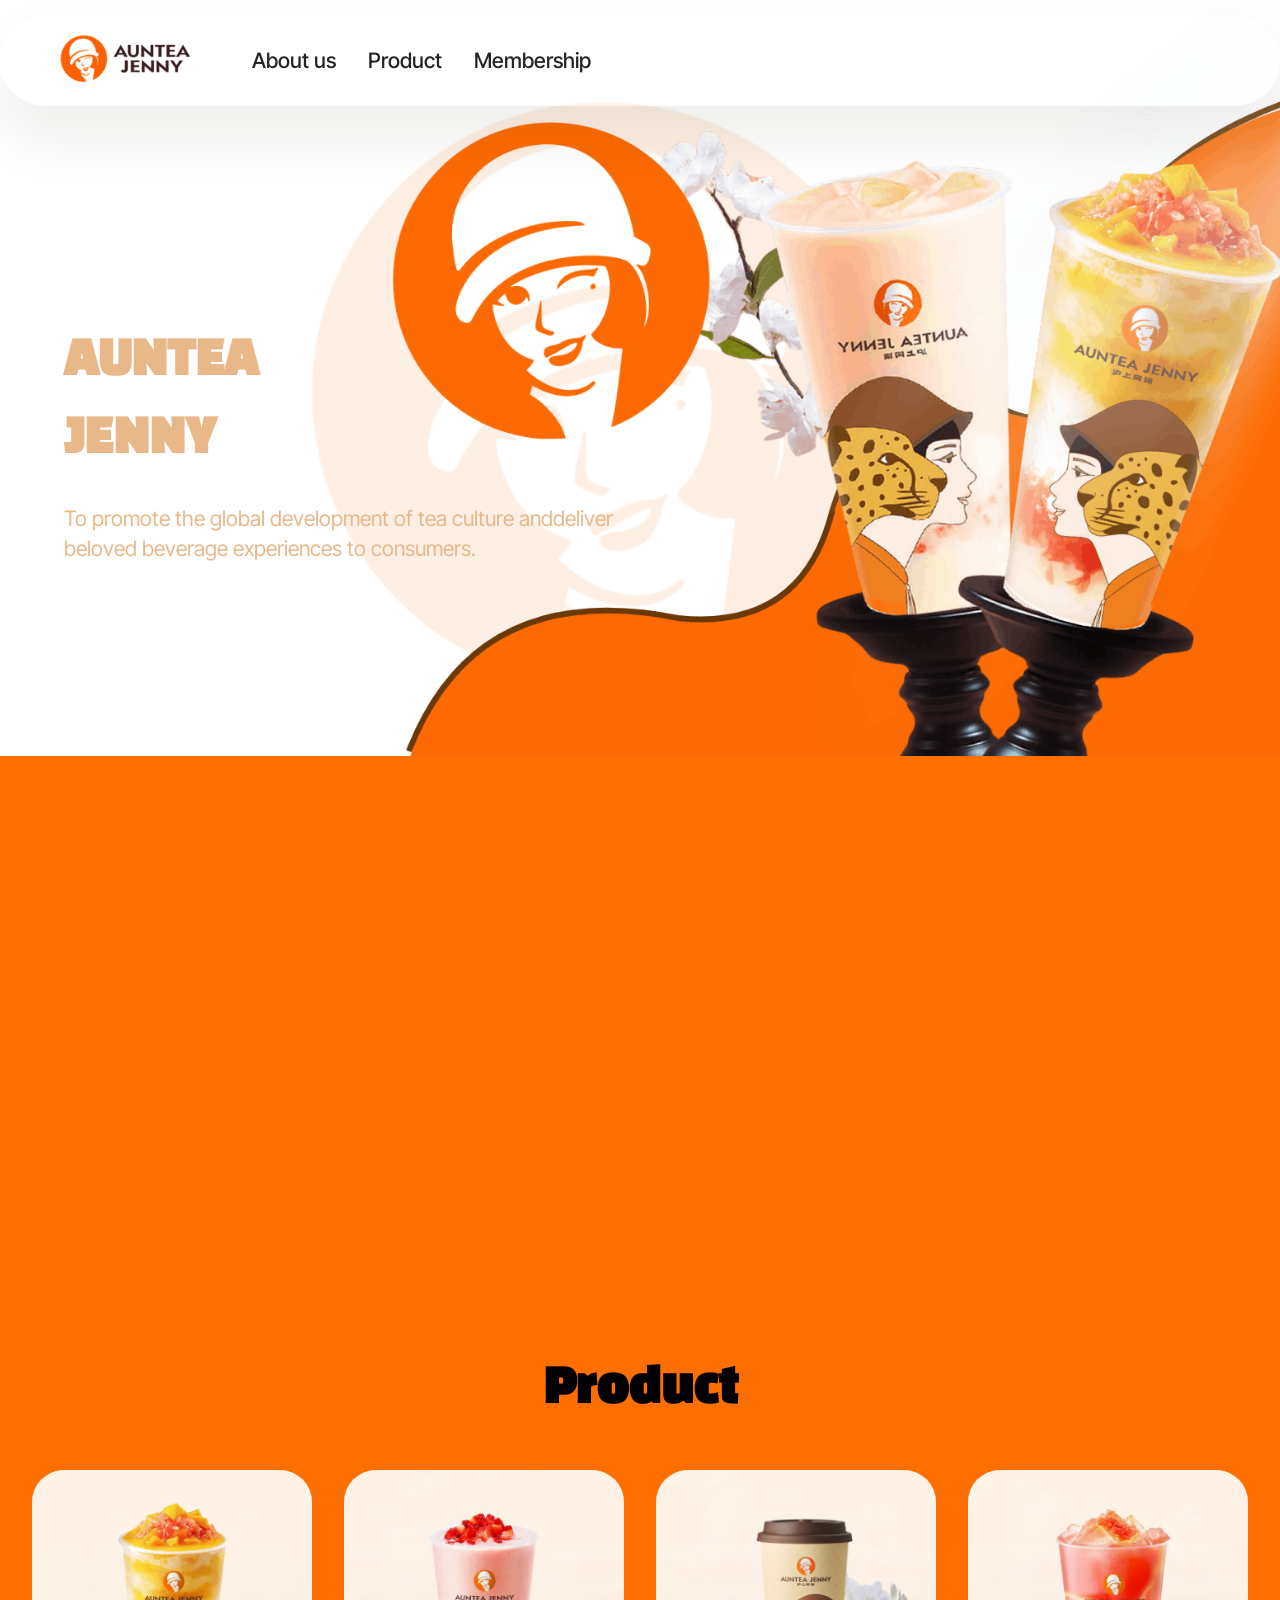
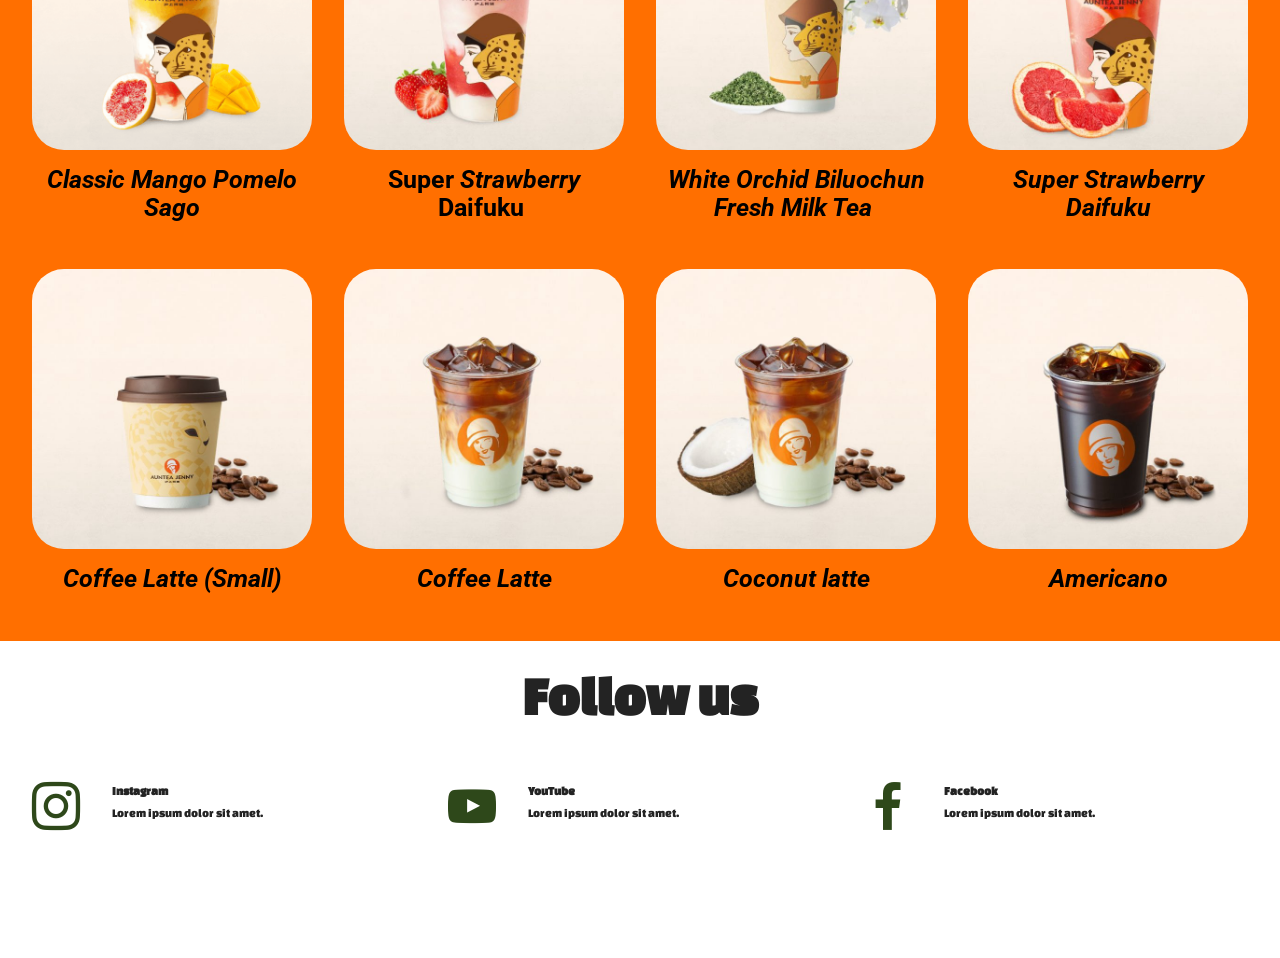
==== commit 5d2fd139: "create github pages" ====
--- a/index.html
+++ b/index.html
@@ -23,7 +23,7 @@
   <noscript><link rel="stylesheet" href="https://fonts.googleapis.com/css?family=Changa+One:400,400i&display=swap"></noscript>
   <link rel="preload" href="https://fonts.googleapis.com/css?family=Inter+Tight:100,200,300,400,500,600,700,800,900,100i,200i,300i,400i,500i,600i,700i,800i,900i&display=swap" as="style" onload="this.onload=null;this.rel='stylesheet'">
   <noscript><link rel="stylesheet" href="https://fonts.googleapis.com/css?family=Inter+Tight:100,200,300,400,500,600,700,800,900,100i,200i,300i,400i,500i,600i,700i,800i,900i&display=swap"></noscript>
-  <link rel="preload" as="style" href="assets/mobirise/css/mbr-additional.css?v=Qo4BX9"><link rel="stylesheet" href="assets/mobirise/css/mbr-additional.css?v=Qo4BX9" type="text/css">
+  <link rel="preload" as="style" href="assets/mobirise/css/mbr-additional.css?v=NQ7ocE"><link rel="stylesheet" href="assets/mobirise/css/mbr-additional.css?v=NQ7ocE" type="text/css">
 
   
   
@@ -38,11 +38,11 @@
 		<div class="container">
 			<div class="navbar-brand">
 				<span class="navbar-logo">
-					<a href="https://mobiri.se">
-						<img src="assets/images/auntea20logo201-366x206.png" alt="Mobirise Website Builder" style="height: 3.3rem;">
+					<a href="index.html">
+						<img src="assets/images/auntea20logo201-366x206.png" alt="Mobirise Website Builder" style="height: 5rem;">
 					</a>
 				</span>
-				<span class="navbar-caption-wrap"><a class="navbar-caption text-black display-4" href="https://mobiri.se">AUNTEA JENNY</a></span>
+				
 			</div>
 			<button class="navbar-toggler" type="button" data-toggle="collapse" data-bs-toggle="collapse" data-target="#navbarSupportedContent" data-bs-target="#navbarSupportedContent" aria-controls="navbarNavAltMarkup" aria-expanded="false" aria-label="Toggle navigation">
 				<div class="hamburger">
@@ -53,7 +53,7 @@
 				</div>
 			</button>
 			<div class="collapse navbar-collapse" id="navbarSupportedContent">
-				<ul class="navbar-nav nav-dropdown" data-app-modern-menu="true"><li class="nav-item">
+				<ul class="navbar-nav nav-dropdown nav-right" data-app-modern-menu="true"><li class="nav-item">
 						<a class="nav-link link text-black text-primary display-4" href="page1.html">About us</a>
 					</li>
 					<li class="nav-item">
@@ -63,7 +63,7 @@
 						<a class="nav-link link text-black text-primary display-4" href="page4.html">Membership<br></a>
 					</li></ul>
 				
-				<div class="navbar-buttons mbr-section-btn"><a class="btn btn-success display-4" href="https://mobiri.se"> Start Now!</a></div>
+				
 			</div>
 		</div>
 	</nav>
@@ -287,7 +287,7 @@
 			</div>
 		</div>
 	</div>
-</section><section class="display-7" style="padding: 0;align-items: center;justify-content: center;flex-wrap: wrap;    align-content: center;display: flex;position: relative;height: 4rem;"><a href="https://mobiri.se/" style="flex: 1 1;height: 4rem;position: absolute;width: 100%;z-index: 1;"><img alt="" style="height: 4rem;" src="[data-uri]"></a><p style="margin: 0;text-align: center;" class="display-7">&#8204;</p><a style="z-index:1" href="https://mobirise.com"> Website Building Software</a></section><script src="assets/bootstrap/js/bootstrap.bundle.min.js"></script>  <script src="assets/smoothscroll/smooth-scroll.js"></script>  <script src="assets/ytplayer/index.js"></script>  <script src="assets/dropdown/js/navbar-dropdown.js"></script>  <script src="assets/playervimeo/vimeo_player.js"></script>  <script src="assets/theme/js/script.js"></script>  
+</section><section class="display-7" style="padding: 0;align-items: center;justify-content: center;flex-wrap: wrap;    align-content: center;display: flex;position: relative;height: 4rem;"><a href="https://mobiri.se/" style="flex: 1 1;height: 4rem;position: absolute;width: 100%;z-index: 1;"><img alt="" style="height: 4rem;" src="[data-uri]"></a><p style="margin: 0;text-align: center;" class="display-7">&#8204;</p><a style="z-index:1" href="https://mobirise.com/html-builder.html">HTML Website Creator</a></section><script src="assets/bootstrap/js/bootstrap.bundle.min.js"></script>  <script src="assets/smoothscroll/smooth-scroll.js"></script>  <script src="assets/ytplayer/index.js"></script>  <script src="assets/dropdown/js/navbar-dropdown.js"></script>  <script src="assets/playervimeo/vimeo_player.js"></script>  <script src="assets/theme/js/script.js"></script>  
   
   
   <input name="animation" type="hidden">
--- a/assets/mobirise/css/mbr-additional.css
+++ b/assets/mobirise/css/mbr-additional.css
@@ -1016,7 +1016,7 @@
 }
 @media (min-width: 992px) {
   .cid-vfYA4Nm70X .navbar.collapsed.opened:not(.navbar-short) .navbar-collapse {
-    max-height: calc(98.5vh - 3.3rem);
+    max-height: calc(98.5vh - 5rem);
   }
 }
 .cid-vfYA4Nm70X .navbar.collapsed .dropdown-menu .dropdown-submenu {
@@ -1798,7 +1798,7 @@
 }
 @media (min-width: 992px) {
   .cid-vfYA4Nm70X .navbar.collapsed.opened:not(.navbar-short) .navbar-collapse {
-    max-height: calc(98.5vh - 3.3rem);
+    max-height: calc(98.5vh - 5rem);
   }
 }
 .cid-vfYA4Nm70X .navbar.collapsed .dropdown-menu .dropdown-submenu {
@@ -2546,7 +2546,7 @@
 }
 @media (min-width: 992px) {
   .cid-vgg6uEUcyg .navbar.collapsed.opened:not(.navbar-short) .navbar-collapse {
-    max-height: calc(98.5vh - 3.3rem);
+    max-height: calc(98.5vh - 5rem);
   }
 }
 .cid-vgg6uEUcyg .navbar.collapsed .dropdown-menu .dropdown-submenu {
@@ -3659,7 +3659,7 @@
 }
 @media (min-width: 992px) {
   .cid-vggiI3XaEl .navbar.collapsed.opened:not(.navbar-short) .navbar-collapse {
-    max-height: calc(98.5vh - 3.3rem);
+    max-height: calc(98.5vh - 5rem);
   }
 }
 .cid-vggiI3XaEl .navbar.collapsed .dropdown-menu .dropdown-submenu {
--- a/assets/mobirise/css/mbr-additional.css
+++ b/assets/mobirise/css/mbr-additional.css
@@ -1016,7 +1016,7 @@
 }
 @media (min-width: 992px) {
   .cid-vfYA4Nm70X .navbar.collapsed.opened:not(.navbar-short) .navbar-collapse {
-    max-height: calc(98.5vh - 3.3rem);
+    max-height: calc(98.5vh - 5rem);
   }
 }
 .cid-vfYA4Nm70X .navbar.collapsed .dropdown-menu .dropdown-submenu {
@@ -1798,7 +1798,7 @@
 }
 @media (min-width: 992px) {
   .cid-vfYA4Nm70X .navbar.collapsed.opened:not(.navbar-short) .navbar-collapse {
-    max-height: calc(98.5vh - 3.3rem);
+    max-height: calc(98.5vh - 5rem);
   }
 }
 .cid-vfYA4Nm70X .navbar.collapsed .dropdown-menu .dropdown-submenu {
@@ -2546,7 +2546,7 @@
 }
 @media (min-width: 992px) {
   .cid-vgg6uEUcyg .navbar.collapsed.opened:not(.navbar-short) .navbar-collapse {
-    max-height: calc(98.5vh - 3.3rem);
+    max-height: calc(98.5vh - 5rem);
   }
 }
 .cid-vgg6uEUcyg .navbar.collapsed .dropdown-menu .dropdown-submenu {
@@ -3659,7 +3659,7 @@
 }
 @media (min-width: 992px) {
   .cid-vggiI3XaEl .navbar.collapsed.opened:not(.navbar-short) .navbar-collapse {
-    max-height: calc(98.5vh - 3.3rem);
+    max-height: calc(98.5vh - 5rem);
   }
 }
 .cid-vggiI3XaEl .navbar.collapsed .dropdown-menu .dropdown-submenu {
